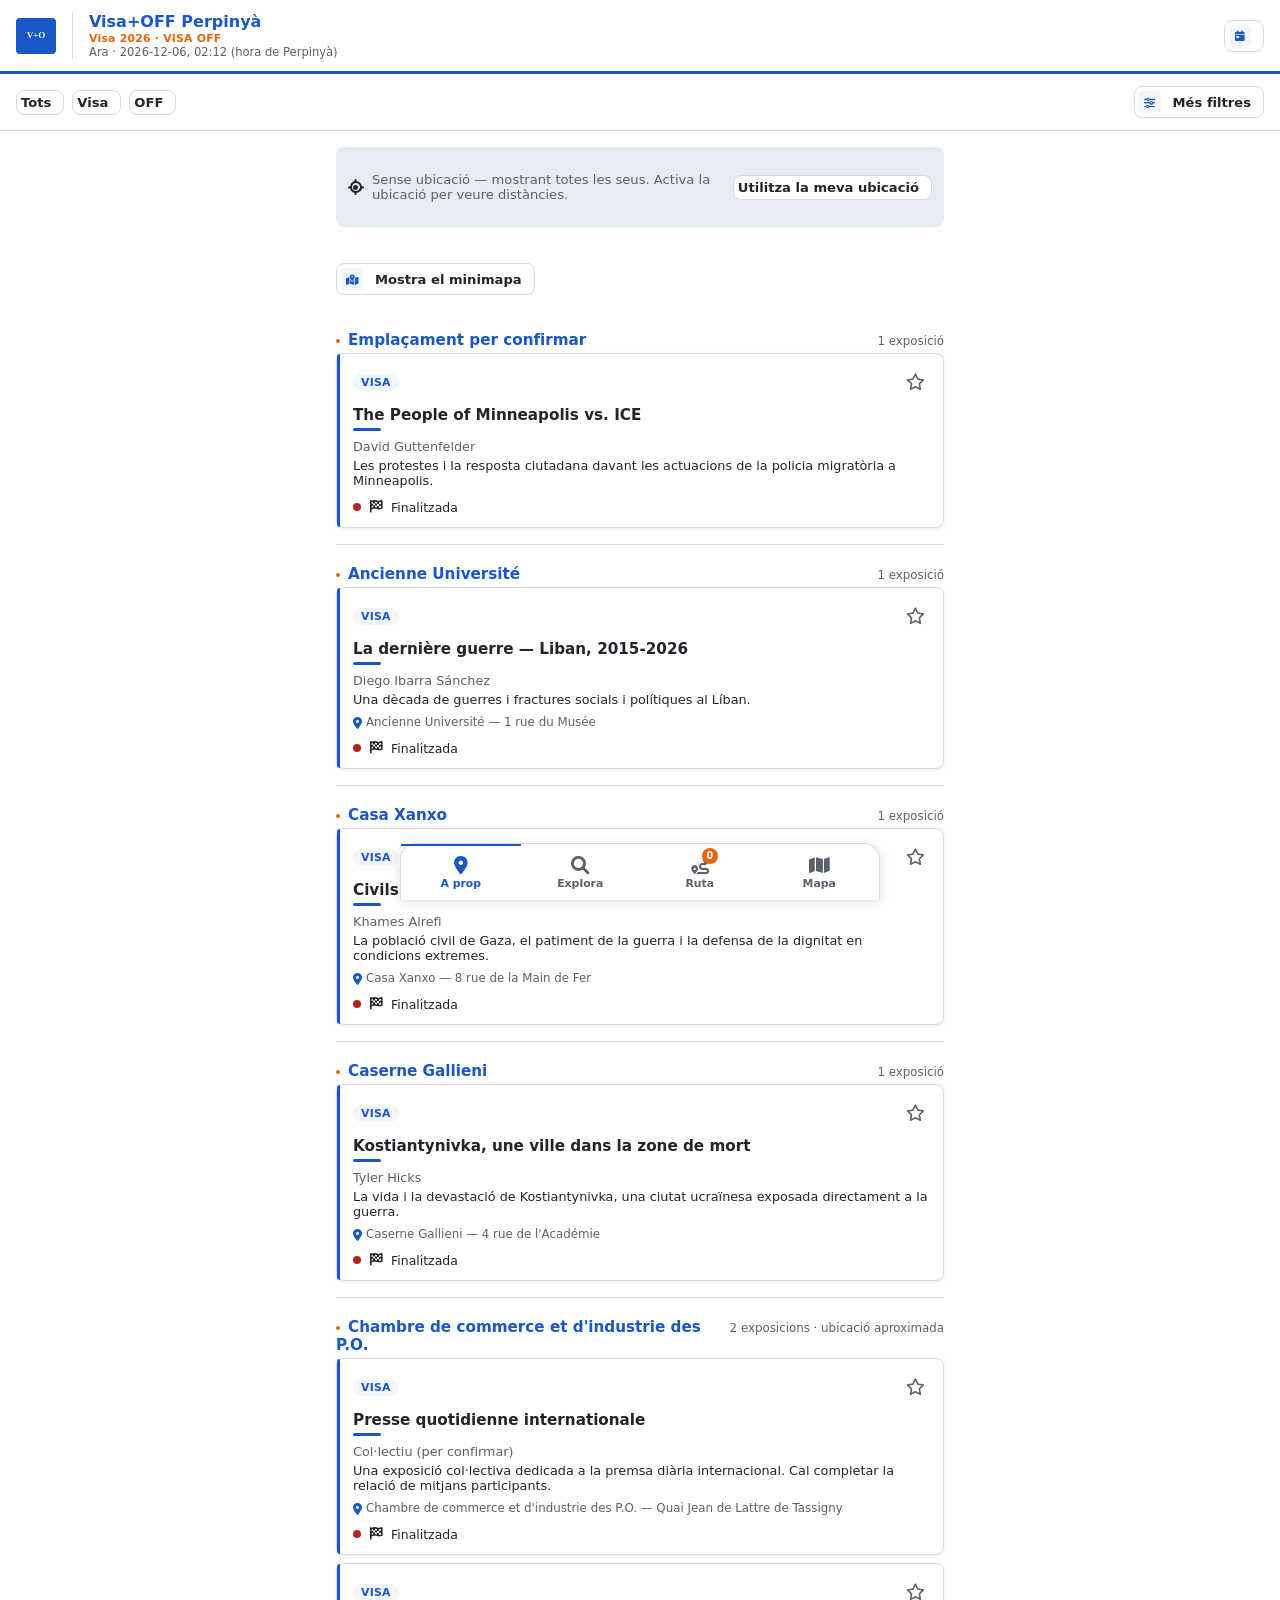
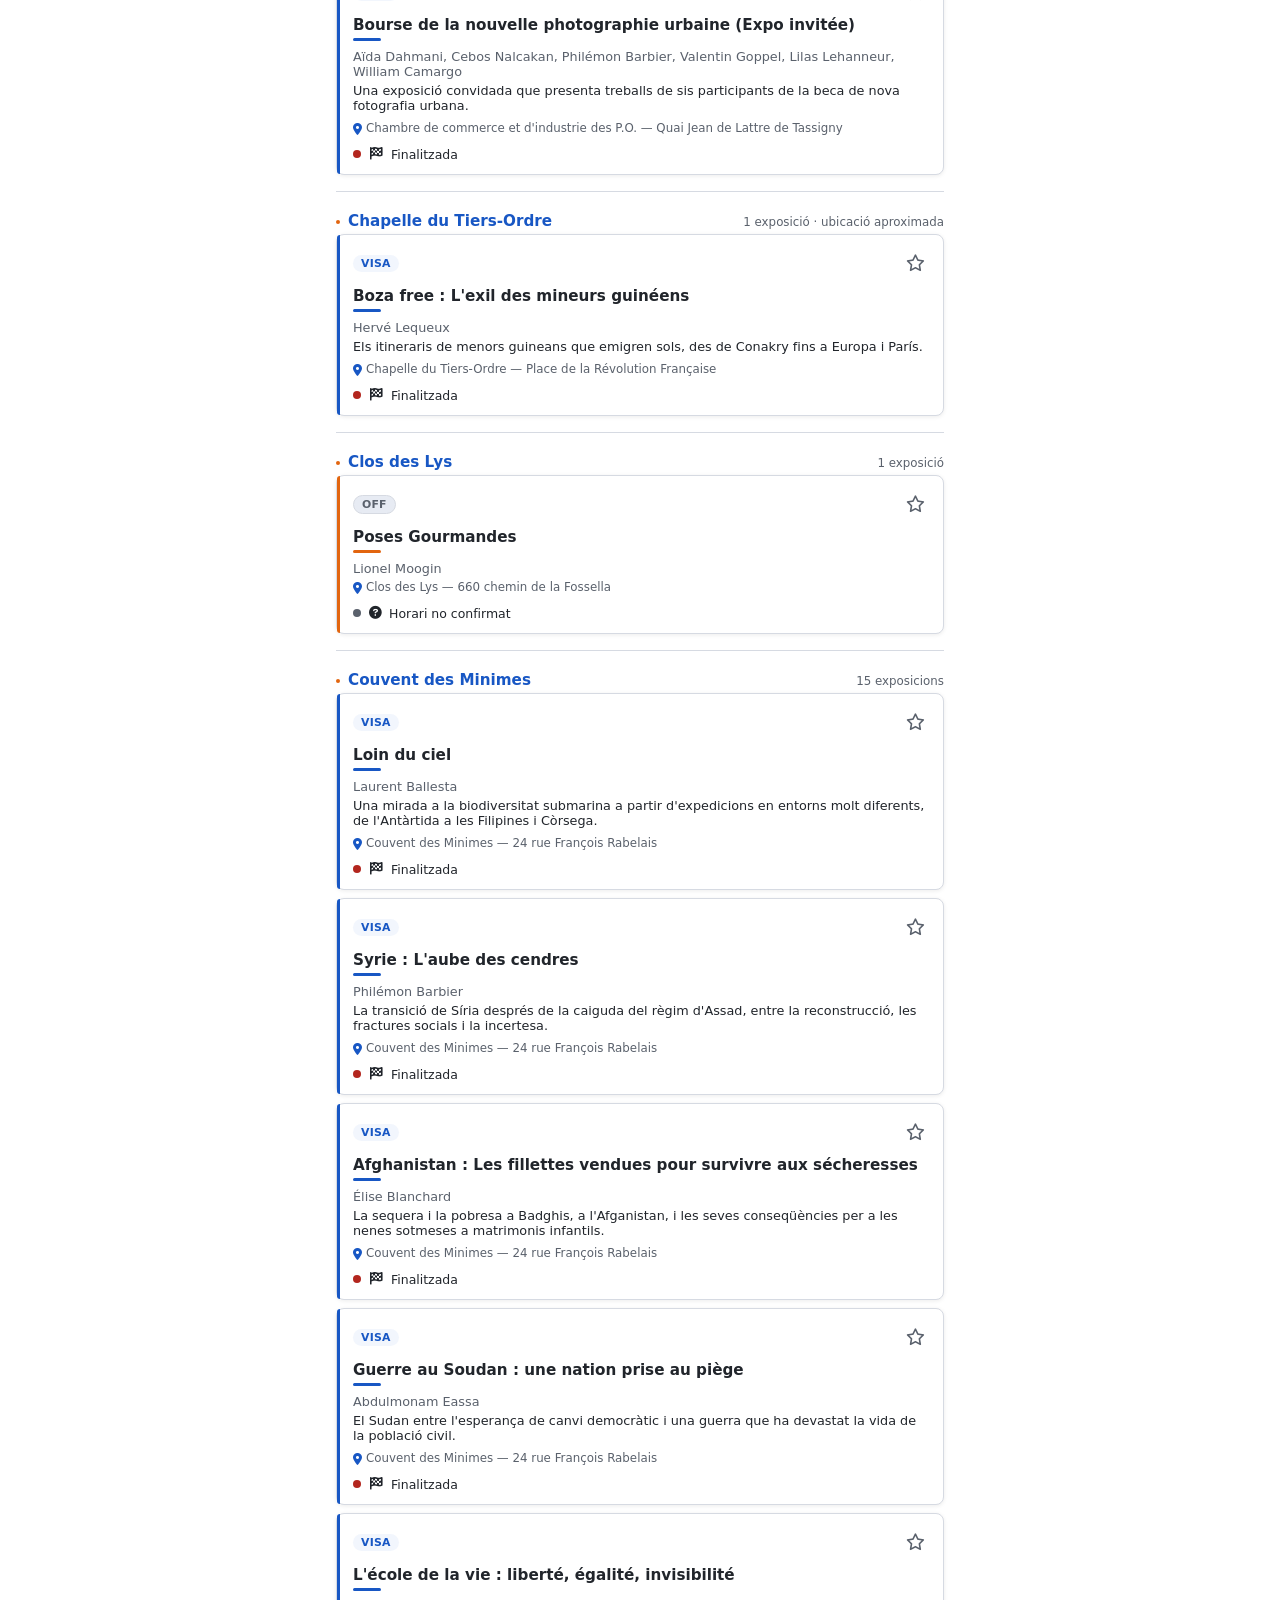
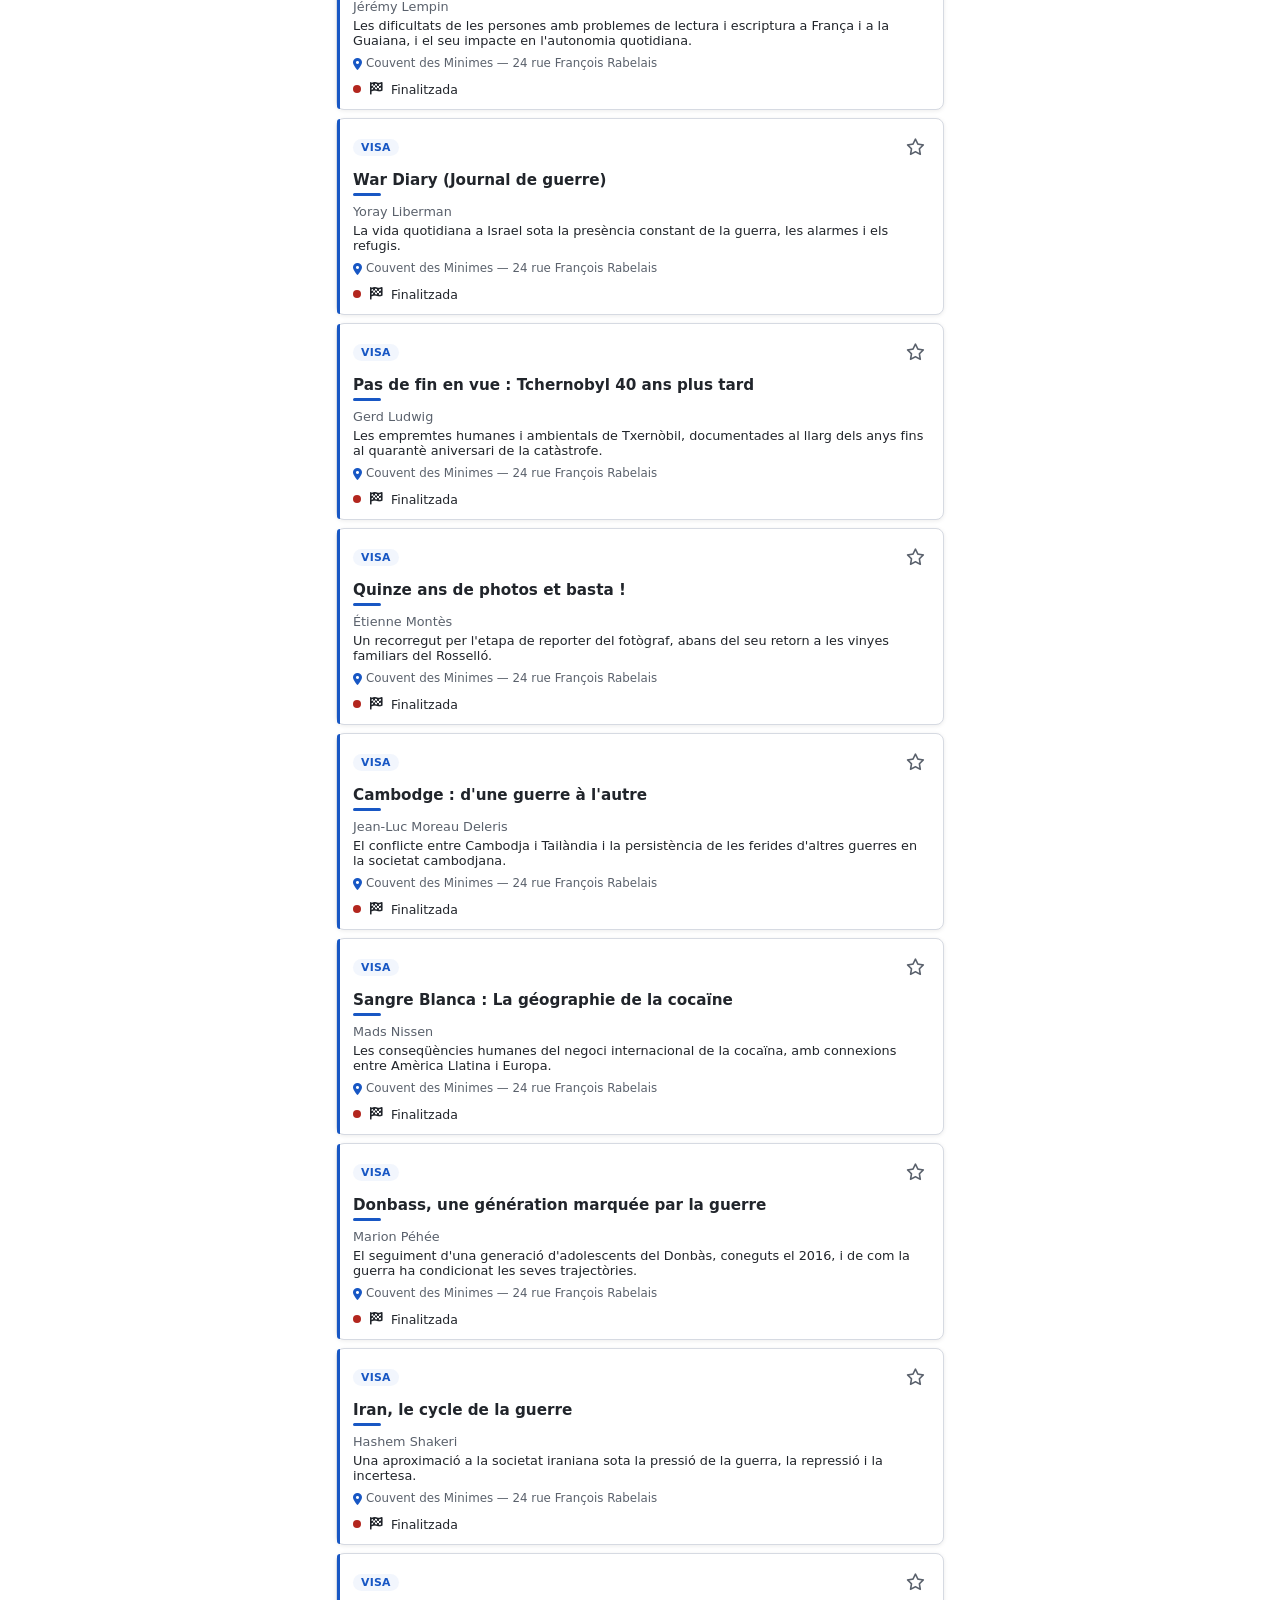
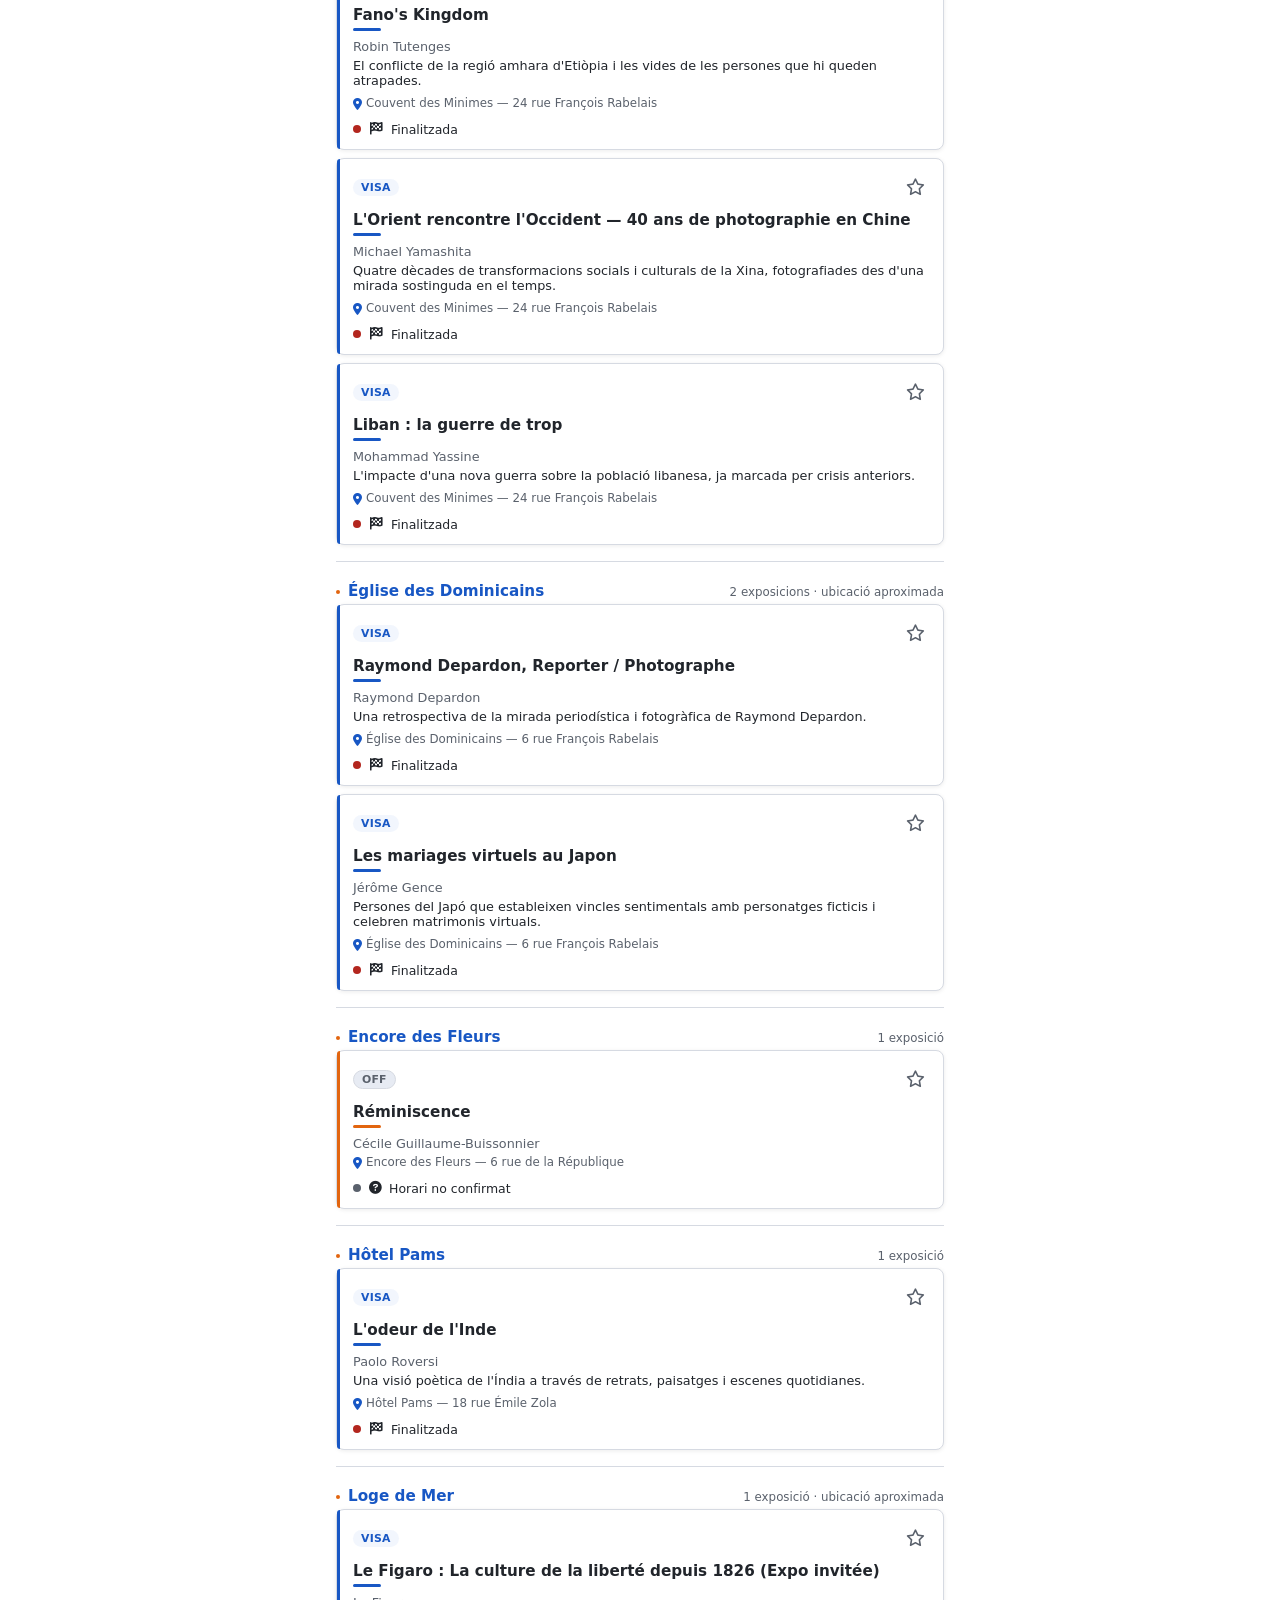
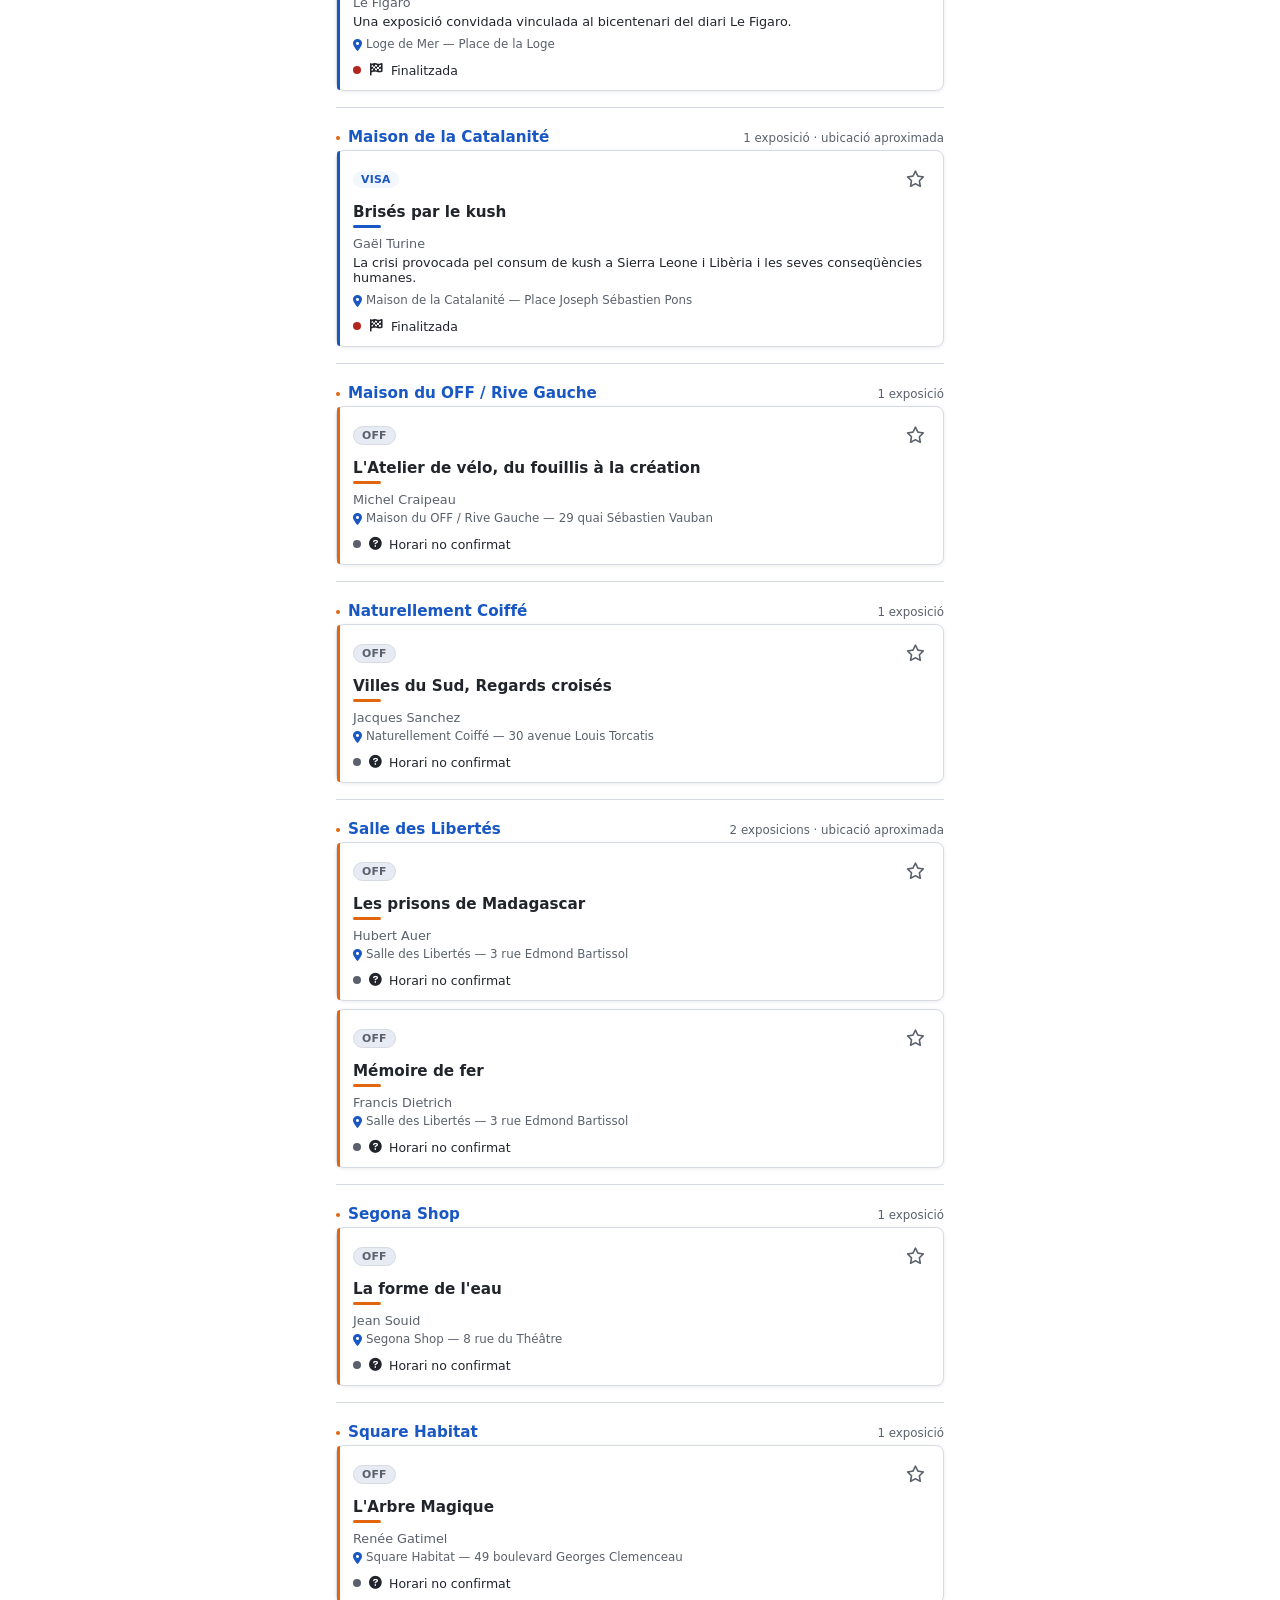
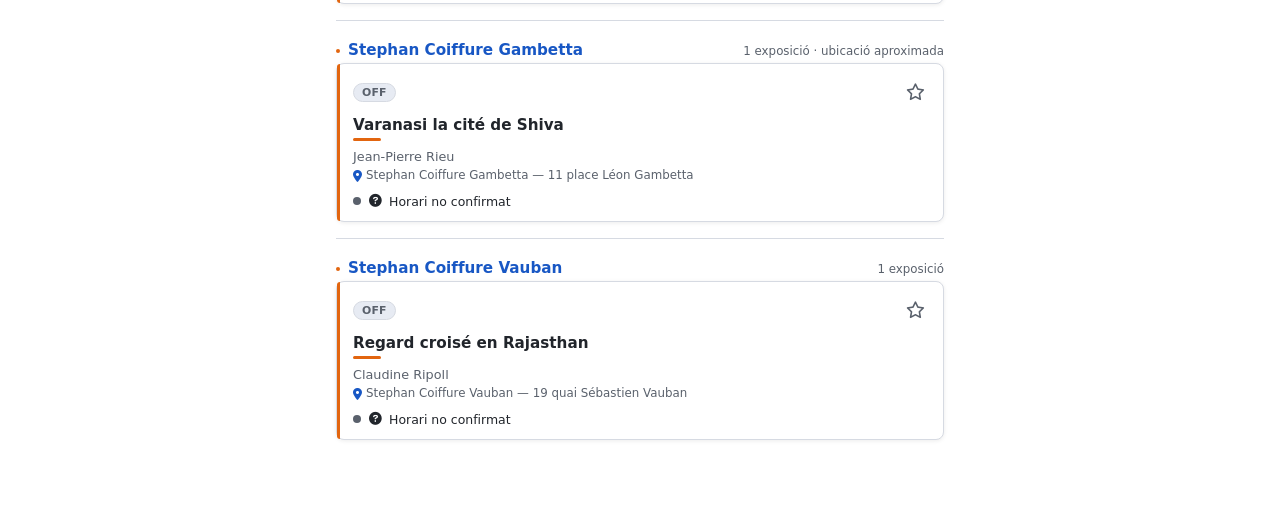
==== index.html @ 982e5dd5 "Primera versió: Visa+OFF Perpinyà (guia mòbil, productionReady: false) Guia mòbil independent (no of" ====
<!doctype html>
<html lang="ca" data-ds-skin="neutra">
<head>
  <meta charset="utf-8">
  <meta name="viewport" content="width=device-width, initial-scale=1, viewport-fit=cover">
  <title>A prop · Visa+OFF Perpinyà</title>
  <meta name="description" content="Guia independent (no oficial) de les exposicions de Visa pour l'Image i l'OFF a Perpinyà.">
  <link rel="manifest" href="manifest.json">
  <meta name="theme-color" content="#1857c4">
  <link rel="icon" href="assets/icons/icon.svg" type="image/svg+xml">
  <link rel="stylesheet" href="assets/fontawesome/css/all.min.css">
  <link rel="stylesheet" href="assets/css/tokens.css">
  <link rel="stylesheet" href="assets/css/skins/skin-neutra.css">
  <link rel="stylesheet" href="assets/css/base.css">
  <link rel="stylesheet" href="assets/css/layout.css">
  <link rel="stylesheet" href="assets/css/components/card.css">
  <link rel="stylesheet" href="assets/css/components/badge.css">
  <link rel="stylesheet" href="assets/css/components/status.css">
  <link rel="stylesheet" href="assets/css/components/button.css">
  <link rel="stylesheet" href="assets/css/components/empty.css">
  <link rel="stylesheet" href="assets/css/components/spinner.css">
  <link rel="stylesheet" href="assets/css/components/modal.css">
  <link rel="stylesheet" href="assets/css/components/tabbar.css">
  <link rel="stylesheet" href="assets/css/components/typography.css">
  <link rel="stylesheet" href="assets/css/app.css">
  <script src="assets/css/router.js"></script>
  <script src="assets/css/components/modal.js"></script>
  <script src="assets/css/components/tabbar.js"></script>
  <script src="js/config.js"></script>
</head>
<body>
  <a class="ds-skip-link" href="#main-content">Salta al contingut principal</a>

  <header class="voff-header-wrap">
    <div class="ds-site-header">
      <div class="ds-site-header__logo-wrap">
        <img class="ds-site-header__logo" src="assets/icons/icon.svg" alt="" aria-hidden="true">
      </div>
      <div class="ds-site-header__text">
        <p class="ds-site-header__title">Visa+OFF Perpinyà</p>
        <p class="ds-site-header__tagline">Visa 2026 &middot; VISA OFF</p>
        <p class="ds-site-header__subtitle" id="voff-header-date">—</p>
      </div>
      <button class="ds-button ds-button--sm ds-button--ghost voff-header__date-btn" id="btn-open-plan" type="button" aria-haspopup="dialog" aria-controls="dlg-plan">
        <i class="fa-solid fa-calendar-day" aria-hidden="true"></i>
        <span class="voff-sr-only">Mode Ara / Planificar</span>
      </button>
    </div>
    <div class="voff-filters" role="group" aria-label="Filtra per circuit">
      <button class="ds-button ds-button--sm" data-circuit-filter="tots" type="button">Tots</button>
      <button class="ds-button ds-button--sm ds-button--ghost" data-circuit-filter="VISA" type="button">Visa</button>
      <button class="ds-button ds-button--sm ds-button--ghost" data-circuit-filter="OFF" type="button">OFF</button>
      <button class="ds-button ds-button--sm ds-button--ghost voff-filters__more" id="btn-more-filters" type="button">
        <i class="fa-solid fa-sliders" aria-hidden="true"></i> Més filtres
      </button>
    </div>
  </header>

  <main id="main-content" class="ds-main" tabindex="-1">

    <div class="voff-geo-bar">
      <i class="fa-solid fa-location-crosshairs" aria-hidden="true"></i>
      <p class="voff-geo-bar__text" id="voff-geo-status">Sense ubicació — mostrant totes les seus. Activa la ubicació per veure distàncies.</p>
      <button class="ds-button ds-button--sm" id="btn-use-location" type="button">Utilitza la meva ubicació</button>
    </div>

    <details class="voff-minimap">
      <summary class="ds-button ds-button--sm ds-button--ghost" style="display:inline-flex; cursor:pointer;">
        <i class="fa-solid fa-map-location-dot" aria-hidden="true"></i> Mostra el minimapa
      </summary>
      <div class="voff-minimap__frame" id="voff-minimap-frame"></div>
    </details>

    <div id="voff-aprop-list" aria-live="polite">
      <p class="ds-text ds-text--sm ds-text--muted">Carregant el catàleg…</p>
    </div>

  </main>

  <nav class="ds-tabbar" aria-label="Navegació principal">
    <a class="ds-tabbar__item" data-tab="index" href="index.html"><i class="fa-solid fa-location-dot" aria-hidden="true"></i><span>A prop</span></a>
    <a class="ds-tabbar__item" data-tab="explora" href="explora.html"><i class="fa-solid fa-magnifying-glass" aria-hidden="true"></i><span>Explora</span></a>
    <a class="ds-tabbar__item" data-tab="ruta" href="ruta.html"><i class="fa-solid fa-route" aria-hidden="true"></i><span>Ruta<span class="ds-tabbar__badge" id="voff-route-badge" hidden>0</span></span></a>
    <a class="ds-tabbar__item" data-tab="mapa" href="mapa.html"><i class="fa-solid fa-map" aria-hidden="true"></i><span>Mapa</span></a>
  </nav>

  <dialog class="ds-modal ds-modal--sm" id="dlg-plan" aria-labelledby="dlg-plan-title">
    <div class="ds-modal__header">
      <p class="ds-modal__title" id="dlg-plan-title">Ara o planificar?</p>
      <button class="ds-icon-button" data-ds-modal-close aria-label="Tanca"><i class="fa-solid fa-xmark" aria-hidden="true"></i></button>
    </div>
    <div class="ds-modal__body">
      <div class="voff-plan-toggle" role="group" aria-label="Mode">
        <button class="ds-button ds-button--sm" id="btn-mode-ara" type="button">Ara</button>
        <button class="ds-button ds-button--sm ds-button--ghost" id="btn-mode-planificar" type="button">Planificar</button>
      </div>
      <div class="voff-plan-fields" id="voff-plan-fields" hidden>
        <div>
          <label class="ds-text ds-text--sm" for="voff-plan-date">Data</label>
          <input class="ds-input" type="date" id="voff-plan-date">
        </div>
        <div>
          <label class="ds-text ds-text--sm" for="voff-plan-time">Hora</label>
          <input class="ds-input" type="time" id="voff-plan-time">
        </div>
      </div>
      <p class="ds-text ds-text--sm ds-text--muted" style="margin-top:var(--ds-space-3);">Totes les hores són de Perpinyà (Europe/Paris), independentment del teu dispositiu.</p>
    </div>
  </dialog>

  <dialog class="ds-modal ds-modal--sm" id="dlg-more-filters" aria-labelledby="dlg-more-filters-title">
    <div class="ds-modal__header">
      <p class="ds-modal__title" id="dlg-more-filters-title">Més filtres</p>
      <button class="ds-icon-button" data-ds-modal-close aria-label="Tanca"><i class="fa-solid fa-xmark" aria-hidden="true"></i></button>
    </div>
    <div class="ds-modal__body">
      <label class="ds-text" style="display:flex; align-items:center; gap: var(--ds-space-2); margin-bottom: var(--ds-space-3);">
        <input type="checkbox" id="voff-filter-preferits"> Només preferits
      </label>
      <label class="ds-text" style="display:flex; align-items:center; gap: var(--ds-space-2);">
        <input type="checkbox" id="voff-filter-pendents"> Només pendents de visitar
      </label>
    </div>
  </dialog>

  <dialog class="ds-modal ds-modal--fit" id="dlg-fitxa" aria-labelledby="dlg-fitxa-title">
    <div class="ds-modal__header">
      <p class="ds-modal__title" id="dlg-fitxa-title">Fitxa d'exposició</p>
      <button class="ds-icon-button" data-ds-modal-close aria-label="Tanca"><i class="fa-solid fa-xmark" aria-hidden="true"></i></button>
    </div>
    <div class="ds-modal__body" id="dlg-fitxa-body"></div>
  </dialog>

  <script src="js/aprop.js"></script>
</body>
</html>
---- assets/css/tokens.css ----
/* ============================================================
   design-system / tokens.css
   Tokens estructurals compartits (espaiat, radi, ombra, tipografia
   de reserva, transició). NO conté color — el color el defineix
   cada skin (veure skins/), perquè és el que canvia d'identitat
   visual entre apps. Carregar SEMPRE abans d'una skin.
   ============================================================ */

:root {
  /* Escala d'espaiat — substitueix les mesures ad-hoc trobades a
     cada app (px/em barrejats a mapaActes, rem inconsistent a la
     resta). Un sol nom per pas, en rem. */
  --ds-space-1: 0.25rem;
  --ds-space-2: 0.5rem;
  --ds-space-3: 0.75rem;
  --ds-space-4: 1rem;
  --ds-space-5: 1.25rem;
  --ds-space-6: 1.5rem;
  --ds-space-8: 2rem;
  --ds-space-10: 2.5rem;
  --ds-space-12: 3rem;

  /* Escala de radi — basada en justificacioGeneralitat/www (la més
     completa trobada a l'inventari), amb --ds-radius-pill afegit
     per a badges en forma de píndola. */
  --ds-radius-sm: 4px;
  --ds-radius: 8px;
  --ds-radius-lg: 16px;
  --ds-radius-pill: 999px;

  /* Ombres */
  --ds-shadow-sm: 0 1px 4px rgba(0, 0, 0, 0.08);
  --ds-shadow: 0 2px 12px rgba(0, 0, 0, 0.12);
  --ds-shadow-lg: 0 8px 32px rgba(0, 0, 0, 0.16);

  /* Transicions */
  --ds-transition: 180ms ease;

  /* Duotone (Font Awesome Pro) — opacitat de la capa secundària. FA usa 0.4
     per defecte; 0.38 lliga una mica millor amb les capses d'icona. La skin
     fosca la puja (veure skins/skin-contrast.css). Única variable de runtime
     de FA que el design-system fixa; no afecta fa-solid/fa-regular. */
  --fa-secondary-opacity: 0.38;

  /* Tipografia — valor de reserva neutre; cada skin el pot
     sobreescriure (p. ex. skin-ajuntament usa 'Assistant'). */
  --ds-font: system-ui, -apple-system, BlinkMacSystemFont, 'Segoe UI', sans-serif;
  --ds-font-mono: ui-monospace, 'Cascadia Code', 'Consolas', 'SFMono-Regular', 'Menlo', monospace;

  /* Amplada màxima de contingut, per a l'esquelet de pàgina
     (layout.css) — mateix valor que fa servir s360_eix1_seu. */
  --ds-content-max-width: 860px;
}
---- assets/css/skins/skin-neutra.css ----
/* ============================================================
   design-system / skins / skin-neutra.css
   Skin per defecte per a eines personals (ControlDePresencia,
   _panell): blaus/grisos neutres, font de sistema, amb variant
   fosca (basat en el dark mode ja existent a _panell/style.css,
   l'única app amb aquesta implementació).

   Cada regla va sota :root[data-ds-skin="neutra"] perquè
   skin.js pugui alternar skins en calent sense recarregar la
   pàgina (només cal tenir totes les skins carregades i canviar
   l'atribut data-ds-skin de <html>).
   ============================================================ */

:root[data-ds-skin="neutra"] {
  --ds-font: system-ui, -apple-system, BlinkMacSystemFont, 'Segoe UI', sans-serif;

  --ds-color-bg: #eef0f4;
  --ds-color-surface: #ffffff;
  --ds-color-surface-alt: #e7ebf3;
  --ds-color-text: #21252b;
  --ds-color-muted: #5a616c;
  --ds-color-border: #d6dae2;

  --ds-color-primary: #1857c4;
  --ds-color-primary-dark: #0d2a5c;
  --ds-color-primary-light: #e3edfc;
  --ds-color-primary-xlight: #f2f6fd;
  --ds-color-ink-on-primary: #ffffff;

  --ds-color-accent: #e2650f;
  --ds-color-accent-bg: #fdeade;

  /* Verd triat perquè coincideix, de manera independent, amb
     _panell (--running) i amb justificacioGeneralitat/www
     (--c-success) — senyal fiable de "verd d'èxit" real. */
  --ds-color-success: #2e7d32;
  --ds-color-success-bg: #e8f5e9;

  --ds-color-warning: #b64f0a;
  --ds-color-warning-bg: #fdeade;

  /* ControlDePresencia feia servir el mateix to per warning i
     danger; aquí es diferencien amb un vermell real (com
     justificacioGeneralitat/www), disponible per si mai cal. */
  --ds-color-danger: #b3261e;
  --ds-color-danger-bg: #fbe9e7;

  --ds-focus-ring: 0 0 0 3px rgba(24, 87, 196, 0.35);
}

@media (prefers-color-scheme: dark) {
  :root[data-ds-skin="neutra"] {
    --ds-color-bg: #16181d;
    --ds-color-surface: #1f2228;
    --ds-color-surface-alt: #262a31;
    --ds-color-text: #eeeeee;
    --ds-color-muted: #999999;
    --ds-color-border: #333333;

    --ds-color-primary-light: #1c2c47;
    --ds-color-primary-xlight: #182335;

    --ds-color-success-bg: #16281a;
    --ds-color-warning-bg: #33220f;
    --ds-color-danger-bg: #331615;

    --ds-focus-ring: 0 0 0 3px rgba(93, 149, 231, 0.45);
  }
}
---- assets/css/base.css ----
/* ============================================================
   design-system / base.css
   Reset mínim + estils d'element natiu. Depèn de tokens.css i
   d'una skin ja carregada (usa variables --ds-color-*).
   ============================================================ */

* {
  box-sizing: border-box;
}

html {
  background: var(--ds-color-bg);
}

body {
  margin: 0;
  font-family: var(--ds-font);
  color: var(--ds-color-text);
  background: var(--ds-color-bg);
  min-height: 100vh;
  display: flex;
  flex-direction: column;
}

a {
  color: inherit;
}

/* Codi. `pre` i `code` en monoespai; un `<code>` inline «pelat» (fora
   d'un `<pre>`) ja queda com una etiqueta amb fons subtil — mateix
   aspecte que .ds-code (components/typography.css). Els blocs multilínia
   fan servir .ds-code-block (components/code.css). */
code,
kbd,
samp,
pre {
  font-family: var(--ds-font-mono);
}

:not(pre) > code {
  font-size: 0.86em;
  padding: 0.12em 0.4em;
  border-radius: var(--ds-radius-sm);
  /* Relatiu al color del text del context: chip gris sobre fons clar,
     chip translúcid clar sobre fons de color (peu, .ds-panel--solid…). */
  background: color-mix(in srgb, currentColor 8%, transparent);
  border: 1px solid color-mix(in srgb, currentColor 18%, transparent);
}

button,
select,
input,
textarea {
  font: inherit;
}

button,
select,
input {
  border-radius: var(--ds-radius-sm);
}

button:focus-visible,
select:focus-visible,
input:focus-visible,
a:focus-visible,
summary:focus-visible {
  outline: none;
  box-shadow: var(--ds-focus-ring);
}

/* Enllaç "Salta al contingut" — patró ja present a
   ControlDePresencia (main.css), generalitzat aquí. */
.ds-skip-link {
  position: absolute;
  left: -9999px;
  top: var(--ds-space-4);
  z-index: 1000;
  background: var(--ds-color-primary);
  color: var(--ds-color-ink-on-primary);
  padding: var(--ds-space-3) var(--ds-space-4);
  border-radius: var(--ds-radius-sm);
}

.ds-skip-link:focus {
  left: var(--ds-space-4);
}
---- assets/css/layout.css ----
/* ============================================================
   design-system / layout.css
   Esquelet de pàgina — modelat sobre s360_eix1_seu/index.html
   (secció 9.1 de l'anàlisi): barra utilitària, capçalera amb
   logotip, breadcrumb, títol de pàgina, contenidor principal i
   peu. No conté components solts (targetes, botons...) — això
   viu a components/.
   ============================================================ */

/* ── Barra utilitària superior ─────────────────────────────── */
.ds-topbar {
  background: var(--ds-color-primary-light);
  font-size: 0.82rem;
  padding: var(--ds-space-2) var(--ds-space-6);
  display: flex;
  justify-content: flex-end;
  gap: var(--ds-space-6);
}

.ds-topbar a {
  color: var(--ds-color-primary-dark);
  text-decoration: none;
  font-weight: 600;
}

.ds-topbar a:hover {
  text-decoration: underline;
}

/* Contingut estàndard de la topbar, farcit per `topbar.js` (selector
   de skin + avatar + botó de sortir). Marcatge: un únic
   <div class="ds-topbar" data-ds-topbar ...></div>. */
.ds-topbar__skin-switcher {
  display: inline-flex;
  gap: var(--ds-space-2);
}

.ds-topbar__skin-btn {
  background: transparent;
  border: 1px solid transparent;
  color: var(--ds-color-primary-dark);
  font: inherit;
  font-weight: 600;
  font-size: 0.82rem;
  padding: var(--ds-space-1) var(--ds-space-2);
  border-radius: var(--ds-radius-sm);
  cursor: pointer;
}

.ds-topbar__skin-btn:hover {
  text-decoration: underline;
}

.ds-topbar__skin-btn.is-active {
  background: var(--ds-color-primary);
  color: var(--ds-color-ink-on-primary);
  text-decoration: none;
}

.ds-topbar__user {
  display: inline-flex;
  align-items: center;
  gap: var(--ds-space-2);
}

/* Botó de sortir: més petit que .ds-icon-button per defecte, perquè
   faci joc amb l'avatar --sm (28px) del seu costat. */
.ds-topbar__logout {
  width: 28px;
  height: 28px;
  font-size: 0.75rem;
}

/* ── Capçalera del lloc ────────────────────────────────────── */
.ds-site-header {
  background: var(--ds-color-surface);
  border-bottom: 3px solid var(--ds-color-primary);
  padding: var(--ds-space-4) var(--ds-space-6);
  display: flex;
  align-items: center;
  gap: var(--ds-space-4);
}

.ds-site-header__logo-wrap {
  display: inline-flex;
  align-items: center;
  justify-content: center;
  background: var(--ds-color-primary);
  border-radius: var(--ds-radius-sm);
  padding: var(--ds-space-2) var(--ds-space-3);
  min-width: 50px;
  min-height: 42px;
  flex-shrink: 0;
}

.ds-site-header__logo {
  height: 26px;
  width: auto;
  display: block;
}

.ds-site-header__text {
  border-left: 1px solid var(--ds-color-border);
  padding-left: var(--ds-space-4);
}

.ds-site-header__title {
  margin: 0;
  font-size: 1rem;
  font-weight: 700;
  color: var(--ds-color-primary);
  line-height: 1.2;
}

.ds-site-header__subtitle {
  margin: 0;
  font-size: 0.8rem;
  color: var(--ds-color-muted);
  font-weight: 300;
}

/* ── Breadcrumb ────────────────────────────────────────────── */
.ds-breadcrumb {
  background: var(--ds-color-surface);
  padding: var(--ds-space-2) var(--ds-space-6);
  font-size: 0.8rem;
  color: var(--ds-color-muted);
  border-bottom: 1px solid var(--ds-color-border);
}

.ds-breadcrumb a {
  color: var(--ds-color-primary);
  text-decoration: none;
}

.ds-breadcrumb a:hover {
  text-decoration: underline;
}

.ds-breadcrumb__sep {
  margin: 0 var(--ds-space-2);
}

/* ── Contenidor principal ──────────────────────────────────── */
.ds-main {
  flex: 1;
  max-width: var(--ds-content-max-width);
  width: 100%;
  margin: var(--ds-space-8) auto;
  padding: 0 var(--ds-space-4);
  display: flex;
  flex-direction: column;
  gap: var(--ds-space-6);
}

/* Variant d'amplada completa: el contingut ocupa tot l'ample del
   viewport amb marges laterals fixos, en lloc de quedar centrat en una
   columna de --ds-content-max-width. Per a pàgines amb taules amples,
   editors costat a costat, dashboards, etc. (patró usat abans per
   estilguia amb un override cru; ara és aquest modificador). */
.ds-main--wide {
  max-width: none;
  margin-top: var(--ds-space-3);
  margin-bottom: var(--ds-space-8);
  padding-left: var(--ds-space-12);
  padding-right: var(--ds-space-12);
}

/* Si una pàgina --wide porta barra lateral (.ds-layout), la barra queda
   gairebé enganxada a la vora esquerra del viewport. */
.ds-main--wide:has(> .ds-layout) {
  padding-left: var(--ds-space-2);
}

@media (max-width: 720px) {
  .ds-main--wide {
    padding-left: var(--ds-space-4);
    padding-right: var(--ds-space-4);
  }
}

/* Shell pla «a sang» — shell PER DEFECTE de les apps d'eina / dashboard / editor (README §
   "Shell pla per a apps d'eina"): el contingut omple tot l'ample sota el chrome, sense marge ni
   padding, sense targetes; les zones (barres laterals + àrea central) s'enganxen entre elles i
   al menú de dalt, separades només per un traç vertical fi que va SEMPRE de dalt (chrome) fins a
   baix. El .ds-main centrat (o --wide) queda per a pàgines de lectura / formularis / graella de
   targetes.

   DUES MODALITATS, segons si la pàgina porta <footer class="ds-footer"> a continuació:
   · SENSE peu (app d'eina "pura", p. ex. un editor): el <body> es fixa a l'alçada del viewport
     i cada zona fa scroll INTERN — el traç no s'escurça mai perquè el shell no s'allarga.
   · AMB peu: scroll de pàgina normal, el peu queda a sota; el `flex: 1` de .ds-main--flush +
     .ds-zones estira les columnes de sota el chrome fins al peu encara que el contingut sigui
     curt (les barres laterals van «a sang» amb el chrome i el peu). El traç arriba igualment
     de dalt a baix perquè les columnes estan estirades (align-items: stretch).

   Selector `.ds-main.ds-main--flush` (doble classe, a diferència de `.ds-main--wide`) a
   propòsit: hi ha apps que sobreescriuen `.ds-main` sencer al seu `app.css` (p. ex. `estilguia`),
   i un modificador d'una sola classe hi perdria per ordre de font. */
.ds-main.ds-main--flush {
  max-width: none;
  margin: 0;
  padding: 0;
  gap: 0;
  background: var(--ds-color-surface);
  /* `flex: 1` (heretat de .ds-main): quan el contingut és curt, el <main> omple tot l'espai de
     sota el chrome fins al peu — les barres laterals van «a sang» amb el chrome i el peu. Quan
     el contingut és llarg, creix i el peu baixa. */
}

/* Graella de zones dins .ds-main--flush. Per defecte, tantes columnes iguals com zones; una app
   fixa amplades pròpies posant `--ds-zones-columns` (inline o en una classe pròpia), p. ex.
   `--ds-zones-columns: 320px minmax(0, 1fr) 320px` per a dos rails laterals fixos.
   `align-items: stretch` estira totes les columnes a la mateixa alçada → el traç separador
   arriba SEMPRE de dalt (chrome) fins a baix (peu). */
.ds-zones {
  display: grid;
  flex: 1;
  gap: 0;
  align-items: stretch;
  grid-auto-flow: column;
  grid-auto-columns: minmax(0, 1fr);
  grid-template-columns: var(--ds-zones-columns, none);
}

/* Cada columna del shell pla. El traç separador va SOBRE .ds-zone (el contenidor de la columna),
   mai sobre un bloc intern — així la línia és contínua encara que la zona apili sub-seccions
   (p. ex. una barra d'eines sobre un canvas). Cap fons ni vora de targeta. */
.ds-zone {
  min-width: 0;
  padding: var(--ds-space-6);
}

/* Zona de contingut amb ritme vertical automàtic entre els seus blocs
   directes (títol, paràgrafs, seccions, graelles…) — perquè una pàgina
   de lectura dins el shell pla no quedi enganxada sense haver
   d'embolcallar-ho tot en .stack. Opt-in perquè les zones que
   gestionen el propi layout (flex/grid amb gap, com les barres d'eines
   d'un editor) no s'hi vegin afectades. */
.ds-zone--flow > * + * {
  margin-top: var(--ds-space-5);
}

.ds-zone--flow > :is(h1, h2, h3, .ds-heading, .ds-page-title) + * {
  margin-top: var(--ds-space-3);
}

/* Zona que conté una llista de navegació «a sang» (.ds-toc / .ds-sidebar__list): sense padding,
   així les vores i el hover de cada fila arriben d'extrem a extrem de la columna. Els blocs que
   no són llista (un títol, un peu) es paddegen ells mateixos. */
.ds-zone--nav {
  padding: 0;
}

.ds-zone + .ds-zone {
  border-left: 1px solid var(--ds-color-border);
}

/* ── Zones redimensionables (opt-in: zones-resize.js) ──────────
   Amb data-ds-zones-resizable, `zones-resize.js` insereix un tirador
   .ds-zones__resize-handle sobre cada traç que separa una columna px
   d'una de flexible. El traç el dibuixa el ::before del tirador (no
   el border de .ds-zone, que s'amaga) perquè s'il·lumini en fer
   hover / arrossegar. */
.ds-zones[data-ds-zones-resizable] {
  position: relative;
}

.ds-zones[data-ds-zones-resizable] > .ds-zone + .ds-zone {
  border-left-color: transparent;
}

.ds-zones__resize-handle {
  position: absolute;
  top: 0;
  bottom: 0;
  width: 11px;
  margin-left: -5px;
  padding: 0;
  border: 0;
  background: transparent;
  cursor: col-resize;
  z-index: 5;
  touch-action: none;
}

.ds-zones__resize-handle::before {
  content: '';
  position: absolute;
  top: 0;
  bottom: 0;
  left: 5px;
  width: 1px;
  background: var(--ds-color-border);
  transition: background var(--ds-transition), width var(--ds-transition), left var(--ds-transition);
}

.ds-zones__resize-handle:hover::before,
.ds-zones__resize-handle:focus-visible::before,
.ds-zones__resize-handle.is-dragging::before {
  background: var(--ds-color-primary);
  width: 3px;
  left: 4px;
}

.ds-zones__resize-handle:focus-visible {
  outline: none;
}

/* Botó rodó per plegar / desplegar el primer rail. Se situa sobre el
   traç, a prop de dalt; quan el rail està plegat, es queda enganxat a
   la vora esquerra. */
.ds-zones__toggle {
  position: absolute;
  top: var(--ds-space-4);
  transform: translateX(-50%);
  z-index: 6;
  width: 24px;
  height: 24px;
  display: inline-flex;
  align-items: center;
  justify-content: center;
  padding: 0;
  border: 1px solid var(--ds-color-border);
  border-radius: 50%;
  background: var(--ds-color-surface);
  color: var(--ds-color-muted);
  font-size: 10px;
  cursor: pointer;
  transition: color var(--ds-transition), border-color var(--ds-transition), left var(--ds-transition);
}

.ds-zones__toggle:hover,
.ds-zones__toggle:focus-visible {
  color: var(--ds-color-primary);
  border-color: var(--ds-color-primary);
  outline: none;
}

.ds-zone.is-collapsed {
  padding: 0;
  overflow: hidden;
}

/* Amb un rail plegat, el traç torna a ser visible entre la vora i el
   contingut (ja no hi ha tirador que el dibuixi), i la zona de
   contingut es desplaça cap a dins perquè el botó rodó (enganxat a la
   vora) no li trepitgi el títol. Primer rail plegat → la zona SEGÜENT;
   rail dret plegat → la zona ANTERIOR (`:has(+ .is-collapsed)`). */
.ds-zones[data-ds-zones-resizable] > .ds-zone.is-collapsed + .ds-zone {
  border-left-color: var(--ds-color-border);
  padding-left: var(--ds-space-10);
}
.ds-zones[data-ds-zones-resizable] > .ds-zone:has(+ .ds-zone.is-collapsed) {
  padding-right: var(--ds-space-10);
}

@media (max-width: 960px) {
  .ds-zones__resize-handle,
  .ds-zones__toggle {
    display: none;
  }

  /* Sota 960px les zones s'apilen: el "plegat" no té sentit, es mostra. */
  .ds-zone.is-collapsed {
    padding: var(--ds-space-6);
    overflow: visible;
  }

  .ds-zones[data-ds-zones-resizable] > .ds-zone.is-collapsed + .ds-zone {
    padding-left: var(--ds-space-6);
  }
}

/* Shell pla SENSE <footer class="ds-footer"> (app d'eina "pura", p. ex. un editor a pantalla
   completa): el <body> es fixa a l'alçada del viewport i cada zona fa scroll INTERN, en lloc que
   una zona alta allargui la pàgina. Amb peu (cas per defecte de les plantilles) aquest bloc no
   s'aplica: la pàgina fa scroll normal i el peu queda a sota. Requereix que .ds-main--flush sigui
   fill directe del <body>. Mateix ús de :has() que .ds-main--wide:has(> .ds-layout). */
body:has(> .ds-main.ds-main--flush):not(:has(> .ds-footer)) {
  height: 100vh;
  overflow: hidden;
}

body:has(> .ds-main.ds-main--flush):not(:has(> .ds-footer)) > .ds-main.ds-main--flush,
body:has(> .ds-main.ds-main--flush):not(:has(> .ds-footer)) .ds-zones {
  min-height: 0;
}

/* Sense peu, la fila del grid de zones ha de ser EXACTAMENT l'alçada del contenidor (no `auto`,
   que creixeria amb el contingut de la columna més alta i deixaria les zones sense alçada
   acotada). Així `.ds-zone { overflow-y: auto }` — i qualsevol cadena flex interna d'una zona
   (p. ex. un `.ds-accordion` amb una secció que ha d'omplir i fer scroll) — funciona. */
body:has(> .ds-main.ds-main--flush):not(:has(> .ds-footer)) .ds-zones {
  grid-auto-rows: minmax(0, 1fr);
}

body:has(> .ds-main.ds-main--flush):not(:has(> .ds-footer)) .ds-zone {
  min-height: 0;
  overflow-y: auto;
}

@media (max-width: 960px) {
  body:has(> .ds-main.ds-main--flush):not(:has(> .ds-footer)) {
    height: auto;
    overflow: visible;
  }

  body:has(> .ds-main.ds-main--flush):not(:has(> .ds-footer)) .ds-zone {
    overflow-y: visible;
  }

  .ds-zones {
    grid-auto-flow: row;
    grid-template-columns: 1fr;
    /* Files a l'alçada del seu contingut, no estirades per omplir el shell
       (evita espai buit sota una zona curta quan s'apilen). */
    align-content: start;
  }

  .ds-zone + .ds-zone {
    border-left: none;
    border-top: 1px solid var(--ds-color-border);
  }
}

/* ── Títol de pàgina ───────────────────────────────────────── */
.ds-page-title {
  margin: 0;
  font-size: 1.35rem;
  font-weight: 700;
  color: var(--ds-color-primary);
  padding-bottom: var(--ds-space-2);
  border-bottom: 2px solid var(--ds-color-primary-light);
}

/* Variant "hero": el títol d'una capçalera centrada i destacada
   (p. ex. la primera pantalla d'una home-page), sense la vora
   inferior de separació (ja no hi ha contingut de pàgina a sota
   immediatament) i una mica més gran. Combina amb
   .ds-page-subtitle--hero. */
.ds-page-title--hero {
  font-size: 2.1rem;
  border-bottom: none;
  margin-top: var(--ds-space-3);
}

.ds-page-subtitle--hero {
  font-size: 1rem;
}

.ds-page-subtitle {
  margin: var(--ds-space-1) 0 0;
  font-size: 0.9rem;
  color: var(--ds-color-muted);
  font-weight: 300;
}

/* El subtítol forma part del bloc del títol: separació fixa de
   var(--ds-space-2) sigui quin sigui el context (dins .ds-main centrat,
   dins una .ds-zone del shell pla, dins una .ds-card…). */
.ds-page-title + .ds-page-subtitle {
  margin-top: var(--ds-space-2);
}

/* Dins de .ds-main (flex amb gap: var(--ds-space-6)) cal cancel·lar
   aquest gap perquè el resultat sigui el mateix var(--ds-space-2). */
.ds-main > .ds-page-title + .ds-page-subtitle {
  margin-top: calc(var(--ds-space-2) - var(--ds-space-6));
}

/* ── Peu institucional ─────────────────────────────────────── */
.ds-footer {
  background: var(--ds-color-primary);
  color: rgba(255, 255, 255, 0.85);
  padding: var(--ds-space-5) var(--ds-space-6);
  font-size: 0.78rem;
  font-weight: 300;
  text-align: center;
}

.ds-footer a {
  color: rgba(255, 255, 255, 0.9);
}

.ds-footer strong {
  color: #ffffff;
  font-weight: 700;
}

/* ── Transicions de navegació ────────────────────────────────
   `router.js` (opcional) canvia de pàgina sense recàrrega dins
   document.startViewTransition(); quan cau a la navegació completa
   (pla B, o sense router.js), aquesta regla fa el mateix crossfade
   entre documents (View Transitions MPA). El chrome porta
   view-transition-name propi perquè es mantingui fix (no fa fade); només
   #main-content fa la transició. Els navegadors sense View Transitions
   ignoren tot això i fan navegació normal. */
@view-transition {
  navigation: auto;
}

.ds-topbar { view-transition-name: ds-vt-topbar; }
.ds-site-header { view-transition-name: ds-vt-site-header; }
.ds-nav { view-transition-name: ds-vt-nav; }
.ds-breadcrumb { view-transition-name: ds-vt-breadcrumb; }
.ds-footer { view-transition-name: ds-vt-footer; }
#main-content { view-transition-name: ds-vt-main; }

@media (prefers-reduced-motion: reduce) {
  ::view-transition-group(*),
  ::view-transition-old(*),
  ::view-transition-new(*) {
    animation-duration: 1ms !important;
  }
}

/* ── Layout amb barra(es) lateral(s) — opcional ───────────────
   NO forma part de l'esquelet obligatori de pàgina: és un patró
   addicional que una pàgina activa només quan ho necessita (p. ex.
   un catàleg amb navegació i configuració persistents als costats
   del contingut principal). S'usa dins de .ds-main. */
.ds-layout {
  display: grid;
  grid-template-columns: minmax(200px, 260px) minmax(0, 1fr);
  gap: var(--ds-space-6);
  align-items: start;
}

.ds-layout--both-sides {
  grid-template-columns: minmax(200px, 260px) minmax(0, 1fr) minmax(180px, 220px);
}

/* Barra lateral a la dreta en lloc de l'esquerra — mateixes columnes
   que .ds-layout però invertides. No cal canviar l'ordre dels fills a
   l'HTML: `order` s'encarrega de la posició visual. */
.ds-layout--sidebar-right {
  grid-template-columns: minmax(0, 1fr) minmax(200px, 260px);
}

.ds-layout--sidebar-right > .ds-layout__aside {
  order: 2;
}

.ds-layout__aside {
  position: sticky;
  top: var(--ds-space-4);
  display: flex;
  flex-direction: column;
  gap: var(--ds-space-3);
}

@media (max-width: 860px) {
  .ds-layout,
  .ds-layout--both-sides {
    grid-template-columns: 1fr;
  }

  .ds-layout__aside {
    position: static;
  }
}

/* ── Menú de navegació principal — opcional ────────────────────
   Barra amb elements icona+text, típicament sota .ds-breadcrumb (o
   sota .ds-site-header si la pàgina no té breadcrumb). No forma part
   de l'esquelet obligatori. Funciona amb <a> o <button> indistintament
   — .ds-nav__link és una classe, no depèn de l'element. L'estat actiu
   és la classe .is-active (afegida per JS) o l'atribut nadiu
   [aria-current="page"] si l'app ja el fa servir per a un altre motiu. */
.ds-nav {
  display: flex;
  width: 100%;
  background: var(--ds-color-surface);
  border-bottom: 1px solid var(--ds-color-border);
}

.ds-nav__link {
  display: inline-flex;
  align-items: center;
  gap: var(--ds-space-2);
  padding: var(--ds-space-3) var(--ds-space-4);
  margin-bottom: -1px;
  background: none;
  border: none;
  border-bottom: 2px solid transparent;
  color: var(--ds-color-muted);
  text-decoration: none;
  font: inherit;
  font-weight: 600;
  font-size: 0.88rem;
  cursor: pointer;
  transition: color var(--ds-transition), border-color var(--ds-transition);
}

.ds-nav__link:hover {
  color: var(--ds-color-primary);
}

.ds-nav__link.is-active,
.ds-nav__link[aria-current="page"] {
  color: var(--ds-color-primary);
  border-bottom-color: var(--ds-color-primary);
}

/* ── Barra lateral de navegació — opcional ────────────────────
   Modelat originalment sobre el sidebar ad-hoc de `panell` (avui
   migrat a aquesta mateixa classe, `public/index.html`): contenidor
   amb fons ple i vora dreta (a diferència de .ds-layout__aside, que
   és transparent i pensat per a contingut lliure com un configurador).
   Pot usar-se sol o dins .ds-layout__aside quan es vol aquest aspecte
   concret (vegeu `panell` i `SeguimentDeFeines` per a exemples reals
   combinant totes dues classes al mateix element). */
.ds-sidebar {
  background: var(--ds-color-surface);
  border-right: 1px solid var(--ds-color-border);
  padding: var(--ds-space-6) var(--ds-space-4);
}

.ds-sidebar__section {
  margin-bottom: var(--ds-space-5);
}

.ds-sidebar__section-title {
  display: block;
  font-size: 0.68rem;
  text-transform: uppercase;
  letter-spacing: 0.05em;
  color: var(--ds-color-muted);
  padding: 0 var(--ds-space-3);
  margin-bottom: var(--ds-space-2);
}

/* Variant per a una secció que aparella un títol amb un paràgraf
   descriptiu a sota (en lloc d'etiquetar una llista, com fa
   .ds-sidebar__section-title) — p. ex. una barra lateral que explica
   què conté cada categoria. El títol ha de destacar clarament per
   damunt del text: mida i pes més alts, color ple (no mig-to com
   .ds-sidebar__section-title, que és una etiqueta discreta). Fet
   servir per primer cop a `panell` (barres de "Taules mestres" i
   "Diagnòstic", 2026-08-26). */
.ds-sidebar__section-heading {
  display: block;
  margin: 0 0 var(--ds-space-1);
  padding: 0 var(--ds-space-3);
  font-size: 0.85rem;
  font-weight: 700;
  /* Color primari, no --ds-color-text: mateixa convenció que
     .ds-page-title/.ds-card__title/.ds-toc__title — un títol es
     tenyeix amb el color de marca de l'skin actiu, no amb el gris
     neutre del cos del text. */
  color: var(--ds-color-primary);
}

.ds-sidebar__section-text {
  margin: 0;
  padding: 0 var(--ds-space-3);
  font-size: 0.78rem;
  color: var(--ds-color-muted);
  line-height: 1.4;
}

.ds-sidebar__list {
  display: flex;
  flex-direction: column;
  gap: 0;
}

.ds-sidebar__link {
  display: flex;
  align-items: center;
  gap: var(--ds-space-2);
  padding: var(--ds-space-2) var(--ds-space-3);
  border: none;
  border-bottom: 1px solid var(--ds-color-border);
  background: none;
  border-radius: 0;
  font: inherit;
  font-size: 0.85rem;
  color: var(--ds-color-text);
  text-decoration: none;
  text-align: left;
  cursor: pointer;
}

.ds-sidebar__list > *:last-child .ds-sidebar__link,
.ds-sidebar__link:last-child {
  border-bottom: none;
}

.ds-sidebar__link:hover {
  background: var(--ds-color-surface-alt);
}

.ds-sidebar__link.is-active {
  background: var(--ds-color-primary-light);
  color: var(--ds-color-primary);
  font-weight: 600;
}

/* ── Índex / selector de components (TOC) ─────────────────────
   Llista plana de selecció (índex de continguts, selector de
   components d'un catàleg) — a diferència de .ds-sidebar (barra de
   navegació d'app amb seccions i fons tenyit a l'actiu), aquí l'actiu
   es marca amb una ratlla esquerra de color, sense fons tenyit.
   Modificador .ds-toc--panel: variant amb caixa (vora + cantonades
   arrodonides + padding) per a usos flotants (p. ex. una barra
   lateral dins .ds-layout__aside); sense el modificador, la llista
   queda "flush" (sense caixa pròpia), pensada per anar ja dins d'un
   contenidor amb la seva pròpia vora. */
.ds-toc__title {
  display: block;
  margin: 0;
  padding: var(--ds-space-3) var(--ds-space-4);
  font-size: 1rem;
  font-weight: 700;
  color: var(--ds-color-primary);
  border-bottom: 1px solid var(--ds-color-border);
}

/* Sense padding al contenidor: així les vores (border-bottom) de cada
   .ds-toc__link arriben d'extrem a extrem de la caixa, no només fins
   al marge intern. */
.ds-toc--panel {
  background: var(--ds-color-surface);
  border: 1px solid var(--ds-color-border);
  border-radius: var(--ds-radius);
  overflow: hidden;
}

.ds-toc--panel .ds-toc__title {
  padding: var(--ds-space-2) var(--ds-space-3);
}

.ds-toc__list {
  display: flex;
  flex-direction: column;
  gap: 0;
  padding: 0;
  margin: 0;
  list-style: none;
}

.ds-toc__link {
  display: flex;
  align-items: center;
  gap: var(--ds-space-4);
  padding: var(--ds-space-2) var(--ds-space-3);
  border-left: 3px solid transparent;
  border-bottom: 1px solid var(--ds-color-border);
  color: var(--ds-color-text);
  text-decoration: none;
  font-size: 0.85rem;
}

/* Nota: .ds-toc__link:last-child NO funciona aquí (cada link és fill
   únic del seu <li>, per tant sempre és :last-child del seu propi
   pare) — cal apuntar a l'últim <li> de la llista i baixar-hi el
   link com a descendent. */
.ds-toc__list > *:last-child .ds-toc__link {
  border-bottom: none;
}

/* La icona és una .ds-icon-box (icon.css) amb --solid: fons ple del
   color primari i icona en blanc, en lloc d'una <i> solta. */
.ds-toc__link .ds-icon-box {
  flex-shrink: 0;
}

/* Bloc de text amb títol + subtítol opcional (2a línia, com un
   subtítol discret sota l'etiqueta principal). */
.ds-toc__link-text {
  display: flex;
  flex-direction: column;
  gap: 2px;
  min-width: 0;
}

.ds-toc__link-subtitle {
  font-size: 0.72rem;
  font-weight: 400;
  color: var(--ds-color-muted);
}

.ds-toc__link:hover {
  background: var(--ds-color-surface-alt);
  color: var(--ds-color-primary);
}

.ds-toc__link:focus-visible {
  outline: none;
  box-shadow: var(--ds-focus-ring);
}

.ds-toc__link.is-active,
.ds-toc__link[aria-current="page"] {
  border-left-color: var(--ds-color-primary);
  color: var(--ds-color-primary);
}

/* ── Responsive ────────────────────────────────────────────── */
@media (max-width: 520px) {
  .ds-topbar {
    justify-content: center;
  }

  .ds-site-header {
    flex-direction: column;
    align-items: flex-start;
  }

  .ds-site-header__text {
    border-left: none;
    padding-left: 0;
    border-top: 1px solid var(--ds-color-border);
    padding-top: var(--ds-space-2);
  }
}
---- assets/css/components/card.css ----
/* ============================================================
   design-system / components / card.css
   Dues famílies:
   - .ds-card: targeta genèrica de contingut (base: ControlDePresencia
     .section-card/.panel/_panell .card; variants de color:
     justificacioGeneralitat/www .info-card--primary/--accent/--success).
   - .ds-card--action: targeta amb capçalera de color + peu amb
     fletxa, model .action-card de s360_eix1_seu.
   ============================================================ */

/* ── Targeta genèrica ──────────────────────────────────────── */
.ds-card {
  background: var(--ds-color-surface);
  border: 1px solid var(--ds-color-border);
  border-radius: var(--ds-radius);
  padding: var(--ds-space-4);
  box-shadow: var(--ds-shadow-sm);
}

/* --primary/--accent/--success ja NO tenyeixen el fons de la targeta
   (2026-08-23): el fons es queda sempre blanc/surface — nomès la
   icona (.ds-icon-box, ja existent), la ratlla sota el títol
   (.ds-card__accent) i l'etiqueta de cantonada (.ds-card__badge)
   en porten el color, via la variable --ds-card-color. */
.ds-card--primary {
  --ds-card-color: var(--ds-color-primary);
}

.ds-card--accent {
  --ds-card-color: var(--ds-color-accent);
}

.ds-card--success {
  --ds-card-color: var(--ds-color-success);
}

.ds-card--warn {
  --ds-card-color: var(--ds-color-warning);
}

/* Etiqueta petita a la cantonada superior dreta (p. ex. per indicar
   la variant o un estat). Sense --ds-card-color (targeta per
   defecte) queda neutra; amb --primary/--accent/--success n'hereta
   el color automàticament. */
.ds-card__badge {
  position: absolute;
  top: var(--ds-space-4);
  right: var(--ds-space-4);
  display: inline-flex;
  align-items: center;
  gap: 0.3rem;
  padding: 0.2rem 0.6rem;
  border-radius: var(--ds-radius-pill);
  background: color-mix(in srgb, var(--ds-card-color, var(--ds-color-border)) 18%, var(--ds-color-surface));
  color: var(--ds-card-color, var(--ds-color-muted));
  font-size: 0.65rem;
  font-weight: 700;
  text-transform: uppercase;
  letter-spacing: 0.04em;
}

.ds-card__badge i {
  font-size: 0.7rem;
}

/* Ratlla curta de color sota el títol — reutilitzada també per
   .ds-card--stat com a underline de la xifra. */
.ds-card__accent {
  display: block;
  width: 28px;
  height: 3px;
  margin: var(--ds-space-1) 0 var(--ds-space-2);
  border-radius: var(--ds-radius-pill);
  background: var(--ds-card-color, var(--ds-color-primary));
}

/* Mida compacta — recuperat de .card-sm de Tabler UI
   (docs.tabler.io/ui/components/cards). */
.ds-card--sm {
  padding: var(--ds-space-3);
}

/* Barra d'estat de color a la vora — recuperat de .card-status-top/
   .card-status-start de Tabler UI. Combina amb --primary/--accent/
   --success/--warn/--danger via components/badge.css o directament
   amb var(--ds-color-*). */
.ds-card {
  position: relative;
}

.ds-card--status-top::before,
.ds-card--status-start::before {
  content: '';
  position: absolute;
  background: var(--ds-color-primary);
}

.ds-card--status-top::before {
  top: 0;
  left: 0;
  right: 0;
  height: 3px;
  border-radius: var(--ds-radius) var(--ds-radius) 0 0;
}

.ds-card--status-start::before {
  top: 0;
  left: 0;
  bottom: 0;
  width: 3px;
  border-radius: var(--ds-radius) 0 0 var(--ds-radius);
}

.ds-card__header {
  font-size: 0.8rem;
  margin: 0em 0em 0em 0.5em;
}

.ds-card__title {
  font-size: 1.2rem;
  font-weight: 700;
  color: var(--ds-color-primary);
  margin: 0 0 var(--ds-space-2);
  display: flex;
  align-items: center;
  gap: var(--ds-space-2);
}

/* Per a una capçalera de targeta amb icona en capsa de color
   (en lloc de la banda de color sencera de .ds-card--action),
   posar un <span class="ds-icon-box ..."><i class="fa-solid
   ..."></i></span> just abans del text dins .ds-card__title —
   veure components/icon.css. */

/* ── Targeta d'acció (2026-08-24: redissenyada 3a vegada) ──────
   Fons blanc al cos, capçalera I peu tenyits del color de la
   variant (--ds-card-color) — únics blocs de color de la targeta.
   Contingut centrat: capçalera amb etiqueta petita + menú kebab,
   icona circular gran centrada, títol i descripció centrats. Fa
   servir sempre --ds-card-color (com .ds-card genèrica) — combina
   amb --primary/--accent/--success/--warn. Estructura HTML:
   .ds-card__header (.ds-card__title + botó .ds-icon-button) /
   .ds-card__body (.ds-card__icon + .ds-card__title + .ds-card__accent
   + .ds-card__desc) / .ds-card__footer. */
/* Tota la targeta és clicable (2026-08-24): navega via onclick al
   mateix href que el peu .ds-card__footer (JS inline al marcatge),
   ja que el contenidor ha de ser un <div> (el botó kebab de la
   capçalera no pot anar dins d'un <a>). */
.ds-card--action {
  position: relative;
  display: flex;
  flex-direction: column;
  cursor: pointer;
  text-decoration: none;
  color: inherit;
  border-radius: var(--ds-radius);
  border: 1px solid color-mix(in srgb, var(--ds-card-color, var(--ds-color-primary)) 20%, var(--ds-color-border));
  overflow: hidden;
  background: var(--ds-color-surface);
  box-shadow: var(--ds-shadow-sm);
  text-align: left;
  transition: box-shadow var(--ds-transition), border-color var(--ds-transition), transform var(--ds-transition);
}

.ds-card--action:hover {
  box-shadow: var(--ds-shadow);
  transform: translateY(-2px);
}

/* Barra lateral esquerra, mateix patró que .ds-card--stat::before
   (més intensa que el fons de la capçalera). */
.ds-card--action::before {
  content: '';
  position: absolute;
  top: 0;
  left: 0;
  bottom: 0;
  width: 4px;
  background: color-mix(in srgb, var(--ds-card-color, var(--ds-color-primary)) 70%, var(--ds-color-surface));
}

.ds-card--action .ds-card__header {
  padding: var(--ds-space-3) var(--ds-space-3) 0;
  display: flex;
  align-items: center;
  justify-content: space-between;
  gap: var(--ds-space-2);
  text-align: left;
  background: transparent;
  color: var(--ds-card-color, var(--ds-color-primary));
}

.ds-card--action .ds-card__header .ds-card__title {
  margin: 0;
  font-size: 0.68rem;
  font-weight: 700;
  text-transform: uppercase;
  letter-spacing: 0.05em;
  color: inherit;
}

.ds-card--action .ds-card__header .ds-icon-button {
  width: 1.75rem;
  height: 1.75rem;
  border: none;
  background: transparent;
  color: inherit;
}

.ds-card--action .ds-card__icon {
  flex-shrink: 0;
  font-size: 22px;
  border-radius: 50%;
  width: 56px;
  height: 56px;
  margin: 0;
}

.ds-card__header .ds-card__title {
  margin: 0;
  color: inherit;
}

.ds-card--action .ds-card__body {
  padding: var(--ds-space-3) var(--ds-space-4) var(--ds-space-4);
  display: flex;
  flex-direction: column;
  align-items: flex-start;
  gap: var(--ds-space-1);
  flex: 1;
}

/* Sense peu (.ds-card__footer): una mica més de padding inferior
   perquè la targeta no quedi massa baixa en comparació amb la
   variant amb peu. */
.ds-card--action:not(:has(.ds-card__footer)) .ds-card__body {
  padding-bottom: calc(var(--ds-space-4) + var(--ds-space-3));
}

/* Bloc de text (títol + subtítol) al costat de la icona, dins
   .ds-card__stat-top — ocupa l'espai restant de la fila perquè el
   subtítol quedi alineat amb el títol (no amb la icona). */
.ds-card--action .ds-card__stat-top > div {
  flex: 1;
  min-width: 0;
}

.ds-card--action .ds-card__body .ds-card__title {
  font-size: 1.3rem;
  text-align: left;
  color: var(--ds-color-text);
  margin-bottom: 0;
}

.ds-card--action .ds-card__stat-top .ds-card__desc {
  text-align: left;
}

.ds-card__desc {
  font-size: 0.82rem;
  color: var(--ds-color-muted);
  font-weight: 300;
  line-height: 1.4;
  margin: 0;
}

/* Peu = l'únic <a> real de la targeta (2026-08-24): el contenidor
   .ds-card--action ha passat a ser un <div> perquè el menú kebab de
   la capçalera (.ds-icon-button) sigui un <button> vàlid — un botó
   no pot anar dins d'un <a>. */
.ds-card--action .ds-card__footer {
  padding: var(--ds-space-3) var(--ds-space-4);
  display: flex;
  align-items: center;
  justify-content: flex-start;
  font-size: 0.8rem;
  font-weight: 700;
  background: color-mix(in srgb, var(--ds-card-color, var(--ds-color-primary)) 14%, var(--ds-color-surface));
  color: var(--ds-card-color, var(--ds-color-primary));
  text-decoration: none;
}

.ds-card--action .ds-card__footer:hover {
  text-decoration: underline;
}

/* ── Targeta d'indicador (stat) ────────────────────────────────
   Icona circular en degradat, barra de color a l'esquerra, patró
   de punts decoratiu i minigràfic (sparkline) al peu. Fa servir
   --ds-card-color (mateixa variable que --primary/--accent/
   --success/--warn) i .ds-card__accent (ja existent) com a ratlla
   sota la xifra. */
.ds-card--stat {
  position: relative;
  overflow: hidden;
  padding: var(--ds-space-4) var(--ds-space-4) var(--ds-space-3);
  padding-left: calc(var(--ds-space-4) + 4px);
  min-width: 220px;
}

.ds-card--stat::before {
  content: '';
  position: absolute;
  top: 0;
  left: 0;
  bottom: 0;
  width: 4px;
  background: var(--ds-card-color, var(--ds-color-primary));
}

.ds-card__stat-dots {
  position: absolute;
  top: var(--ds-space-3);
  right: var(--ds-space-3);
  width: 48px;
  height: 48px;
  background-image: radial-gradient(var(--ds-card-color, var(--ds-color-primary)) 1.5px, transparent 1.5px);
  background-size: 8px 8px;
  opacity: 0.15;
  pointer-events: none;
}

.ds-card__stat-top {
  position: relative;
  display: flex;
  align-items: center;
  gap: var(--ds-space-3);
  z-index: 1;
}

.ds-card__stat-icon {
  flex-shrink: 0;
  display: inline-flex;
  align-items: center;
  justify-content: center;
  width: 44px;
  height: 44px;
  border-radius: 50%;
  font-size: 1.1rem;
  color: #fff;
  background: radial-gradient(circle at 30% 30%, color-mix(in srgb, var(--ds-card-color, var(--ds-color-primary)) 70%, white), var(--ds-card-color, var(--ds-color-primary)));
  box-shadow: var(--ds-shadow-sm);
}

.ds-card__stat-value {
  margin: 0;
  font-size: 1.6rem;
  font-weight: 700;
  line-height: 1.1;
  color: var(--ds-color-primary);
}

.ds-card__stat-label {
  position: relative;
  z-index: 1;
  margin: var(--ds-space-2) 0 0;
  font-size: 0.82rem;
  color: var(--ds-color-muted);
}

.ds-card__stat-spark {
  display: block;
  width: 100%;
  height: 40px;
  margin-top: var(--ds-space-2);
}

.ds-card__stat-spark-fill {
  fill: color-mix(in srgb, var(--ds-card-color, var(--ds-color-primary)) 12%, transparent);
  stroke: none;
}

.ds-card__stat-spark-line {
  fill: none;
  stroke: var(--ds-card-color, var(--ds-color-primary));
  stroke-width: 2;
}

.ds-card__stat-spark-dot {
  fill: var(--ds-card-color, var(--ds-color-primary));
}
---- assets/css/components/badge.css ----
/* ============================================================
   design-system / components / badge.css
   Forma de píndola i variants de color pàl·lides, model
   justificacioGeneralitat/www .badge--success/--warning/--primary,
   fent el mateix paper que .tag.ok/warn/bad de ControlDePresencia.
   ============================================================ */

.ds-badge {
  display: inline-flex;
  align-items: center;
  gap: var(--ds-space-1);
  padding: 0.2rem 0.65rem;
  border-radius: var(--ds-radius-pill);
  font-size: 0.78rem;
  font-weight: 600;
  letter-spacing: 0.02em;
  white-space: nowrap;
  background: var(--ds-color-surface-alt);
  color: var(--ds-color-muted);
}

.ds-badge--primary {
  background: var(--ds-color-primary-xlight);
  color: var(--ds-color-primary);
}

.ds-badge--ok {
  background: var(--ds-color-success-bg);
  color: var(--ds-color-success);
}

.ds-badge--warn {
  background: var(--ds-color-warning-bg);
  color: var(--ds-color-warning);
}

.ds-badge--danger {
  background: var(--ds-color-danger-bg);
  color: var(--ds-color-danger);
}

.ds-badge--neutral {
  background: var(--ds-color-surface-alt);
  color: var(--ds-color-muted);
  border: 1px solid var(--ds-color-border);
}

/* Mides — recuperat de .badge-sm/.badge-lg de Tabler UI
   (docs.tabler.io/ui/components/badges). */
.ds-badge--sm {
  padding: 0.1rem 0.5rem;
  font-size: 0.68rem;
}

.ds-badge--lg {
  padding: 0.3rem 0.8rem;
  font-size: 0.85rem;
}

/* Punt de notificació sense text — recuperat de "empty notification
   badges display as small dots" de Tabler UI. Combina amb --primary/
   --ok/--warn/--danger per acolorir-lo. */
.ds-badge--dot {
  width: 9px;
  height: 9px;
  min-width: 0;
  padding: 0;
  border-radius: 50%;
}

/* Superposada a la cantonada d'un element pare amb position:relative
   (p. ex. una icona o un avatar) — recuperat de .badge-notification
   de Tabler UI. */
.ds-badge--notification {
  position: absolute;
  top: -4px;
  right: -4px;
}
---- assets/css/components/status.css ----
/* ============================================================
   design-system / components / status.css
   Model .status de Tabler UI (docs.tabler.io/ui/components/statuses):
   punt d'estat amb text, opcionalment animat (p. ex. "en línia").
   ============================================================ */

.ds-status {
  display: inline-flex;
  align-items: center;
  gap: var(--ds-space-2);
  font-size: 0.85rem;
  color: var(--ds-color-text);
}

.ds-status__dot {
  width: 8px;
  height: 8px;
  border-radius: 50%;
  background: var(--ds-color-muted);
  flex-shrink: 0;
  position: relative;
}

.ds-status--ok .ds-status__dot {
  background: var(--ds-color-success);
}

.ds-status--warn .ds-status__dot {
  background: var(--ds-color-warning);
}

.ds-status--danger .ds-status__dot {
  background: var(--ds-color-danger);
}

/* Animació de polsació — recuperat de .status-dot-animated de Tabler UI. */
.ds-status--animated .ds-status__dot::after {
  content: '';
  position: absolute;
  inset: -4px;
  border-radius: 50%;
  background: inherit;
  opacity: 0.5;
  animation: ds-status-ping 1.6s ease-out infinite;
}

@keyframes ds-status-ping {
  0% {
    transform: scale(0.6);
    opacity: 0.6;
  }
  100% {
    transform: scale(1.8);
    opacity: 0;
  }
}
---- assets/css/components/button.css ----
/* ============================================================
   design-system / components / button.css
   Basat en .button/.icon-button de ControlDePresencia i en
   .hl-btn (botó invertit sobre fons de color) de s360_eix1_seu.

   La icona (<i class="fa-solid ...">, sempre primer fill directe)
   es mostra dins una capsa de color — mateix llenguatge visual que
   .ds-icon-box (icon.css) i les targetes d'indicador (.ds-card--stat,
   card.css): cap canvi de marcatge necessari, l'estil aplica
   directament sobre l'element <i> ja existent.
   ============================================================ */

.ds-button {
  display: inline-flex;
  align-items: center;
  gap: var(--ds-space-3);
  padding: var(--ds-space-2) var(--ds-space-4) var(--ds-space-2) var(--ds-space-2);
  border: 1px solid var(--ds-color-border);
  border-radius: var(--ds-radius);
  background: var(--ds-color-surface);
  color: var(--ds-color-text);
  text-decoration: none;
  cursor: pointer;
  font-weight: 600;
  transition: background var(--ds-transition), border-color var(--ds-transition), color var(--ds-transition);
}

.ds-button i {
  display: inline-flex;
  align-items: center;
  justify-content: center;
  width: 28px;
  height: 28px;
  border-radius: var(--ds-radius-sm);
  background: var(--ds-color-primary);
  color: var(--ds-color-ink-on-primary);
  font-size: 13px;
  flex-shrink: 0;
  transition: background var(--ds-transition), color var(--ds-transition), border-radius var(--ds-transition);
}

.ds-button:hover {
  border-color: var(--ds-color-primary);
}

.ds-button--primary {
  background: var(--ds-color-primary-xlight);
  border-color: var(--ds-color-primary-light);
}

.ds-button--primary i {
  background: var(--ds-color-primary-dark);
}

.ds-button--ghost {
  background: transparent;
}

.ds-button--ghost i {
  background: var(--ds-color-primary-xlight);
  color: var(--ds-color-primary);
}

/* Botó invertit sobre un fons ja acolorit (p. ex. dins
   .ds-card--action o un bloc de crida a l'acció): sense capsa —
   nomès la icona solta, com un enllaç de text. */
.ds-button--invert {
  padding-left: var(--ds-space-2);
  background: transparent;
  border-color: transparent;
  color: var(--ds-color-primary);
}

.ds-button--invert i {
  width: auto;
  height: auto;
  background: transparent;
  color: inherit;
  font-size: inherit;
  border-radius: 0;
}

.ds-button--invert:hover {
  color: var(--ds-color-primary-dark);
}

.ds-button:disabled,
.ds-button.is-disabled {
  opacity: 0.45;
  cursor: not-allowed;
  pointer-events: none;
}

.ds-button:disabled i,
.ds-button.is-disabled i {
  background: var(--ds-color-border);
  color: var(--ds-color-muted);
}

/* Mides — recuperat de .btn-sm/.btn-lg de Tabler UI
   (docs.tabler.io/ui/components/buttons). */
.ds-button--sm {
  padding: var(--ds-space-1) var(--ds-space-3) var(--ds-space-1) var(--ds-space-1);
  font-size: 0.82rem;
}

.ds-button--sm i {
  width: 22px;
  height: 22px;
  font-size: 11px;
}

.ds-button--lg {
  padding: var(--ds-space-3) var(--ds-space-6) var(--ds-space-3) var(--ds-space-3);
  font-size: 1.05rem;
  border-left: 4px solid var(--ds-color-primary);
}

.ds-button--lg i {
  width: 36px;
  height: 36px;
  font-size: 16px;
}

/* Forma píndola — recuperat de .btn-pill de Tabler UI: la capsa de la
   icona també es torna rodona, coherent amb la forma del botó. */
.ds-button--pill {
  border-radius: var(--ds-radius-pill);
}

.ds-button--pill i {
  border-radius: 50%;
}

/* Estat de càrrega — recuperat de .btn-loading de Tabler UI:
   amaga el text i mostra un .ds-spinner centrat (components/spinner.css). */
.ds-button--loading {
  color: transparent;
  pointer-events: none;
  position: relative;
}

.ds-button--loading i {
  visibility: hidden;
}

.ds-button--loading .ds-spinner {
  position: absolute;
  top: 50%;
  left: 50%;
  transform: translate(-50%, -50%);
}

/* Contenidor per agrupar botons — recuperat de .btn-list de Tabler UI. */
.ds-button-group {
  display: flex;
  flex-wrap: wrap;
  gap: var(--ds-space-2);
}

.ds-icon-button {
  width: 2.3rem;
  height: 2.3rem;
  padding: 0;
  border: 1px solid var(--ds-color-border);
  border-radius: var(--ds-radius-sm);
  background: var(--ds-color-surface);
  color: var(--ds-color-text);
  display: inline-flex;
  align-items: center;
  justify-content: center;
  cursor: pointer;
  transition: background var(--ds-transition), border-color var(--ds-transition), color var(--ds-transition);
}

.ds-icon-button:hover {
  border-color: var(--ds-color-primary);
  color: var(--ds-color-primary);
}
---- assets/css/components/empty.css ----
/* ============================================================
   design-system / components / empty.css
   Model .empty de Tabler UI (docs.tabler.io/ui/components/empty-states):
   estat buit per a llistes/taules sense resultats.
   ============================================================ */

.ds-empty {
  display: flex;
  flex-direction: column;
  align-items: center;
  text-align: center;
  gap: var(--ds-space-3);
  padding: var(--ds-space-12) var(--ds-space-4);
  color: var(--ds-color-muted);
}

.ds-empty__icon {
  font-size: 2.5rem;
  color: var(--ds-color-border);
}

.ds-empty__title {
  font-size: 1.05rem;
  font-weight: 700;
  color: var(--ds-color-text);
  margin: 0;
}

.ds-empty__desc {
  margin: 0;
  font-size: 0.88rem;
  max-width: 360px;
}

.ds-empty__action {
  margin-top: var(--ds-space-2);
}
---- assets/css/components/spinner.css ----
/* ============================================================
   design-system / components / spinner.css
   Model .spinner-border de Tabler UI (docs.tabler.io/ui/components/spinners).
   ============================================================ */

.ds-spinner {
  width: 20px;
  height: 20px;
  border-radius: 50%;
  border: 2px solid var(--ds-color-border);
  border-top-color: var(--ds-color-primary);
  display: inline-block;
  animation: ds-spin 0.7s linear infinite;
}

@keyframes ds-spin {
  to {
    transform: rotate(360deg);
  }
}

.ds-spinner--sm {
  width: 14px;
  height: 14px;
  border-width: 2px;
}

.ds-spinner--lg {
  width: 32px;
  height: 32px;
  border-width: 3px;
}
---- assets/css/components/modal.css ----
/* ============================================================
   design-system / components / modal.css
   Finestra modal sobre <dialog> natiu. L'obertura (bloquejant amb
   dialog.showModal() → focus atrapat + ::backdrop, o lliure) la
   gestiona components/modal.js (script clàssic, com tabs.js).
   Recuperat del patró .app-modal que es repetia a redactorDocuments
   (modal de progrés + modal de transcripció amb cronòmetre) —
   2026-08-31.
   ============================================================ */

.ds-modal {
  border: none;
  padding: 0;
  border-radius: var(--ds-radius);
  max-width: 520px;
  width: calc(100vw - 2 * var(--ds-space-4));
  /* Un modal alt (formulari llarg, taula, fitxa de component…) no ha de
     sobreeixir del viewport: es limita l'alçada i el cos fa scroll intern.
     `.ds-modal` és flex-column perquè capçalera i peu quedin fixos i només
     el `.ds-modal__body` s'encongeixi. */
  max-height: calc(100dvh - 2 * var(--ds-space-6));
  display: flex;
  flex-direction: column;
  color: var(--ds-color-text);
  background: var(--ds-color-surface);
  box-shadow: var(--ds-shadow-lg);
}

.ds-modal:not([open]) {
  display: none;
}

.ds-modal::backdrop {
  background: rgba(0, 0, 0, 0.45);
}

/* Aparició suau quan showModal() afegeix l'atribut [open]. */
.ds-modal[open] {
  animation: ds-modal-in var(--ds-transition);
}

@keyframes ds-modal-in {
  from {
    opacity: 0;
    transform: translateY(0.5rem);
  }
}

@media (prefers-reduced-motion: reduce) {
  .ds-modal[open] {
    animation: none;
  }
}

/* ── Mides ─────────────────────────────────────────────────── */
.ds-modal--sm {
  max-width: 360px;
}

.ds-modal--wide {
  max-width: min(920px, calc(100vw - 2 * var(--ds-space-4)));
}

/* S'eixampla en funció del contingut, amb un mínim raonable i un topall
   del 90% del viewport en tots dos eixos; passat el topall, el
   `.ds-modal__body` fa scroll intern. Per a modals de contingut variable
   (una fitxa, una previsualització, una taula ampla…). */
.ds-modal--fit {
  width: fit-content;
  min-width: min(560px, 90vw);
  max-width: 90vw;
  max-height: 90dvh;
}

/* ── Regions ──────────────────────────────────────────────── */
.ds-modal__header {
  flex-shrink: 0;
  padding: var(--ds-space-4) var(--ds-space-5);
  border-bottom: 1px solid var(--ds-color-border);
  font-weight: 700;
  color: var(--ds-color-primary);
  /* Títol a l'esquerra + un botó de tancar (.ds-icon-button amb
     [data-ds-modal-close]) a la dreta. */
  display: flex;
  align-items: center;
  justify-content: space-between;
  gap: var(--ds-space-3);
}

.ds-modal__header .ds-icon-button {
  flex-shrink: 0;
  border: none;
  background: transparent;
  color: var(--ds-color-muted);
}

.ds-modal__body {
  padding: var(--ds-space-5);
  display: grid;
  gap: var(--ds-space-3);
  /* Part que fa scroll quan el modal arriba a la seva alçada màxima
     (capçalera i peu queden fixos). min-height: 0 perquè un fill flex
     pugui encongir-se per sota del seu contingut. */
  min-height: 0;
  overflow-y: auto;
}

/* Cos centrat — modals d'estat (progrés, transcripció, confirmació breu). */
.ds-modal__body--center {
  justify-items: center;
  text-align: center;
  gap: var(--ds-space-2);
}

.ds-modal__footer {
  padding: var(--ds-space-3) var(--ds-space-5);
  border-top: 1px solid var(--ds-color-border);
  display: flex;
  gap: var(--ds-space-2);
  justify-content: flex-end;
}

/* ── Peces de contingut d'un modal d'estat ────────────────── */
/* Títol dins el cos, quan el modal no porta capçalera pròpia. */
.ds-modal__title {
  margin: 0;
  font-weight: 700;
  color: var(--ds-color-primary);
}

/* Cronòmetre mm:ss — l'actualitza modal.js si porta [data-ds-modal-timer]. */
.ds-modal__timer {
  margin: var(--ds-space-1) 0 0;
  font-family: var(--ds-font-mono, ui-monospace, "Cascadia Code", "Consolas", monospace);
  font-size: 1.75rem;
  font-weight: 700;
  font-variant-numeric: tabular-nums;
  color: var(--ds-color-text);
}

.ds-modal__note {
  margin: 0;
  font-size: 0.82rem;
  color: var(--ds-color-muted);
}
---- assets/css/components/tabbar.css ----
/* ============================================================
   design-system / components / tabbar.css
   Barra de navegació inferior fixa, per a apps mòbil-first amb
   3-5 seccions principals (patró "bottom navigation" mòbil natiu).
   Viu FORA de #main-content, com .ds-topbar / .ds-nav: és chrome
   persistent entre pàgines — router.js no la toca; tabbar.js només
   hi marca l'ítem actiu segons la ruta.

   No hi havia cap component equivalent al catàleg (.ds-nav és un
   menú horitzontal de capçalera, pensat per a escriptori, no per a
   ús amb polze a la part baixa de la pantalla). Primer consumidor:
   Visa+OFF Perpinyà (2026-09-11).
   ============================================================ */

.ds-tabbar {
  position: fixed;
  left: 0;
  right: 0;
  bottom: 0;
  z-index: 40;
  display: flex;
  background: var(--ds-color-surface);
  border-top: 1px solid var(--ds-color-border);
  box-shadow: var(--ds-shadow);
}

/* Zona segura dels mòbils (barra de gestos d'iOS/Android). */
.ds-tabbar {
  padding-bottom: env(safe-area-inset-bottom, 0px);
}

.ds-tabbar__item {
  position: relative;
  flex: 1 1 0;
  display: flex;
  flex-direction: column;
  align-items: center;
  justify-content: center;
  gap: 2px;
  min-height: 56px;
  padding: var(--ds-space-1);
  color: var(--ds-color-muted);
  text-decoration: none;
  font-size: 0.68rem;
  font-weight: 600;
  line-height: 1.2;
  border-top: 2px solid transparent;
  background: transparent;
  border-left: none;
  border-right: none;
  border-bottom: none;
  font-family: inherit;
  cursor: pointer;
}

.ds-tabbar__item i {
  font-size: 1.15rem;
}

.ds-tabbar__item.is-active {
  color: var(--ds-color-primary);
  border-top-color: var(--ds-color-primary);
}

.ds-tabbar__item:focus-visible {
  outline: 2px solid var(--ds-color-primary);
  outline-offset: -2px;
}

/* Comptador petit (p. ex. nombre de parades a la ruta). */
.ds-tabbar__badge {
  position: absolute;
  top: 2px;
  right: calc(50% - 18px);
  min-width: 16px;
  height: 16px;
  border-radius: 999px;
  background: var(--ds-color-accent);
  color: var(--ds-color-ink-on-primary);
  font-size: 0.6rem;
  font-weight: 700;
  display: flex;
  align-items: center;
  justify-content: center;
  padding: 0 3px;
}

/* Reserva l'espai perquè el contingut de #main-content no quedi
   tapat sota la barra fixa. Cal que .ds-tabbar visqui com a germana
   directa de #main-content dins <body>. */
body:has(> .ds-tabbar) #main-content,
body:has(.ds-tabbar) #main-content {
  padding-bottom: calc(56px + env(safe-area-inset-bottom, 0px));
}

/* A partir d'amplada d'escriptori es converteix en una barra
   centrada tipus "dock", no en un menú horitzontal a sang —
   la seva raó de ser continua sent la interacció amb polze. */
@media (min-width: 720px) {
  .ds-tabbar {
    max-width: 480px;
    left: 50%;
    transform: translateX(-50%);
    border-left: 1px solid var(--ds-color-border);
    border-right: 1px solid var(--ds-color-border);
    border-radius: var(--ds-radius-lg) var(--ds-radius-lg) 0 0;
  }
}
---- assets/css/components/typography.css ----
/* ============================================================
   design-system / components / typography.css
   Escala tipogràfica de contingut: títols i paràgrafs de mides
   diferents dins del cos d'una pàgina — a diferència de
   .ds-page-title/.ds-page-subtitle (layout.css), que són el títol
   ÚNIC de cada pàgina, aquestes classes s'apliquen a qualsevol
   nombre de títols/paràgrafs DINS del contingut (seccions d'una
   home-page llarga, capçaleres de bloc, text destacat...).
   Convenció: dos blocs, .ds-heading (títols) i .ds-text
   (paràgrafs/línies de text), cadascun amb modificadors de mida.
   tokens.css no defineix cap escala de mida de font — les mides
   viuen només aquí.
   ============================================================ */

.ds-heading {
  margin: 0;
  font-weight: 700;
  color: var(--ds-color-text);
  line-height: 1.2;
}

.ds-heading--xl {
  font-size: 2.2rem;
}

.ds-heading--lg {
  font-size: 1.6rem;
}

.ds-heading--md {
  font-size: 1.2rem;
}

.ds-heading--sm {
  font-size: 1rem;
}

/* Color primari — mateix ús que el títol de pàgina o de targeta,
   per a títols de bloc que han de destacar amb el color de marca. */
.ds-heading--primary {
  color: var(--ds-color-primary);
}

.ds-heading--center {
  text-align: center;
}

.ds-heading--muted {
  color: var(--ds-color-muted);
}

.ds-text {
  margin: 0;
  color: var(--ds-color-text);
  line-height: 1.5;
}

/* Paràgraf destacat (p. ex. l'entradeta d'una secció o una cita) —
   una mica més gran que el text normal. */
.ds-text--lead {
  font-size: 1.05rem;
  font-weight: 600;
}

.ds-text--sm {
  font-size: 0.82rem;
}

.ds-text--muted {
  color: var(--ds-color-muted);
}

.ds-text--center {
  text-align: center;
}

.ds-text--bold {
  font-weight: 700;
}

/* Mida mínima — per sota de --sm. */
.ds-text--xs {
  font-size: 0.72rem;
}

/* Lletra petita: peus de figura, notes al peu, "última actualització",
   avisos discrets. --xs + color mig-to, en una sola classe. */
.ds-text--caption {
  font-size: 0.72rem;
  line-height: 1.4;
  color: var(--ds-color-muted);
}

/* ── Rètol superior (overline / kicker) ──────────────────────
   Etiqueta curta en majúscules a sobre d'un títol (p. ex. la
   primera línia d'un hero, o el rètol d'una secció). Substitueix
   els rètols ad-hoc fets amb .ds-badge o estils inline. */
.ds-overline {
  display: block;
  margin: 0 0 var(--ds-space-1);
  font-size: 0.72rem;
  font-weight: 700;
  text-transform: uppercase;
  letter-spacing: 0.08em;
  color: var(--ds-color-primary);
}

.ds-overline--accent {
  color: var(--ds-color-accent);
}

.ds-overline--muted {
  color: var(--ds-color-muted);
}

/* ── Codi inline ─────────────────────────────────────────────
   Equivalent explícit a l'estil que base.css ja dona a un `<code>`
   pelat — útil sobre un `<span>`, o quan es vol ser explícit. */
.ds-code {
  font-family: var(--ds-font-mono);
  font-size: 0.86em;
  padding: 0.12em 0.4em;
  border-radius: var(--ds-radius-sm);
  background: color-mix(in srgb, currentColor 8%, transparent);
  border: 1px solid color-mix(in srgb, currentColor 18%, transparent);
}

/* ── Prosa: contenidor de text redactat lliurement ───────────
   Aplica ritme vertical i estil de lectura als descendents
   (`p`, `ul`/`ol`, `h2`–`h4`, `a`, `strong`…) sense haver de
   classar cada etiqueta — a diferència de .ds-heading / .ds-text,
   que són per a peces soltes. Independent d'on s'ubiqui: funciona
   dins una .ds-card, una .ds-zone, el cos d'un modal o una pàgina. */
.ds-prose {
  color: var(--ds-color-text);
  line-height: 1.6;
}

.ds-prose > * {
  margin: 0;
}

.ds-prose > * + * {
  margin-top: var(--ds-space-4);
}

.ds-prose h2,
.ds-prose h3,
.ds-prose h4 {
  color: var(--ds-color-primary);
  font-weight: 700;
  line-height: 1.25;
}

.ds-prose h2 { font-size: 1.2rem; }
.ds-prose h3 { font-size: 1.05rem; }
.ds-prose h4 { font-size: 0.95rem; }

/* Menys separació entre un títol i el que ve just a sota. */
.ds-prose > h2 + *,
.ds-prose > h3 + *,
.ds-prose > h4 + * {
  margin-top: var(--ds-space-2);
}

.ds-prose ul,
.ds-prose ol {
  padding-left: var(--ds-space-5);
}

.ds-prose li + li {
  margin-top: var(--ds-space-1);
}

.ds-prose a {
  color: var(--ds-color-primary);
  text-decoration: underline;
  text-underline-offset: 2px;
}

.ds-prose a:hover {
  color: var(--ds-color-primary-dark);
}

.ds-prose strong {
  font-weight: 700;
}

/* Amplada de lectura còmoda per a text llarg. Sense el modificador,
   la prosa omple el contenidor. */
.ds-prose--narrow {
  max-width: 65ch;
}

/* ── Separador tènue entre apartats ──────────────────────────
   Línia puntejada molt lleugera per dividir blocs dins d'una
   columna o una targeta, sense el pes d'un `border` continu.
   Sobre un <hr> o un <div>. */
.ds-divider {
  height: 0;
  border: 0;
  border-top: 1px dotted color-mix(in srgb, var(--ds-color-border) 65%, transparent);
  margin: var(--ds-space-4) 0;
}
---- assets/css/app.css ----
/* ============================================================
   Visa+OFF Perpinyà — afegits propis (per sobre del design-system
   compartit). Mòbil-first: dissenyat a 390px, comprovat a 320/360/430
   i escriptori. Tot fa servir els tokens --ds-color-x / --ds-space-x
   de la skin activa, amb UN sol override local (vegeu just sota).
   ============================================================ */

/* Override local, només d'aquesta app: fons blanc en lloc del gris
   blavós per defecte de skin-neutra (--ds-color-bg: #eef0f4) — no es
   toca l'skin compartida perquè no afecti la resta d'apps que la fan
   servir. */
:root[data-ds-skin="neutra"] {
  --ds-color-bg: #ffffff;
}

/* ── Capçalera (.ds-site-header del design-system, sticky, amb logo) ── */
.voff-header-wrap {
  position: sticky;
  top: 0;
  z-index: 30;
  background: var(--ds-color-surface);
}

.voff-header-wrap .ds-site-header {
  padding: var(--ds-space-3) var(--ds-space-4);
}

.voff-header-wrap .ds-site-header__logo-wrap {
  min-width: 40px;
  min-height: 36px;
  padding: var(--ds-space-1) var(--ds-space-2);
}

.voff-header-wrap .ds-site-header__logo {
  height: 20px;
}

.voff-header-wrap .ds-site-header__title {
  font-size: 1rem;
  white-space: nowrap;
  overflow: hidden;
  text-overflow: ellipsis;
}

.voff-header-wrap .ds-site-header__subtitle {
  font-size: 0.72rem;
  white-space: nowrap;
  overflow: hidden;
  text-overflow: ellipsis;
}

.voff-header-wrap .ds-site-header__tagline {
  margin: 1px 0 0;
  font-size: 0.68rem;
  font-weight: 600;
  color: var(--ds-color-accent);
  letter-spacing: 0.02em;
}

.voff-header__date-btn {
  flex-shrink: 0;
  margin-left: auto;
}

/* Filtres visibles (Tots/Visa/OFF) + desplegable de filtres addicionals. */
.voff-filters {
  display: flex;
  align-items: center;
  gap: var(--ds-space-2);
  padding: var(--ds-space-3) var(--ds-space-4);
  overflow-x: auto;
  border-bottom: 1px solid var(--ds-color-border);
}

.voff-filters__more {
  margin-left: auto;
  flex-shrink: 0;
}

/* ── Contingut ── */
#main-content.ds-main {
  max-width: 640px;
  margin: 0 auto;
  padding: var(--ds-space-4);
  padding-bottom: calc(72px + env(safe-area-inset-bottom, 0px));
  min-height: calc(100vh - 64px);
}

.voff-section-title {
  margin: var(--ds-space-5) 0 var(--ds-space-2);
  font-size: 0.78rem;
  font-weight: 700;
  text-transform: uppercase;
  letter-spacing: 0.04em;
  color: var(--ds-color-muted);
}

.voff-section-title:first-child { margin-top: 0; }

/* ── Grup per emplaçament ── */
.voff-venue-group {
  margin-bottom: var(--ds-space-5);
  padding-bottom: var(--ds-space-4);
  border-bottom: 1px solid var(--ds-color-border);
}
.voff-venue-group:last-child { border-bottom: none; }

.voff-venue-group__header {
  display: flex;
  align-items: baseline;
  justify-content: space-between;
  gap: var(--ds-space-2);
  margin-bottom: var(--ds-space-1);
}

.voff-venue-group__title {
  margin: 0;
  font-size: 0.95rem;
  font-weight: 700;
  color: var(--ds-color-primary);
}

.voff-venue-group__title::before {
  content: '';
  display: inline-block;
  width: 4px;
  height: 4px;
  border-radius: 50%;
  background: var(--ds-color-accent);
  margin-right: var(--ds-space-2);
  vertical-align: middle;
}

.voff-venue-group__meta {
  margin: 0;
  font-size: 0.74rem;
  color: var(--ds-color-muted);
  white-space: nowrap;
}

.voff-venue-group__list {
  display: flex;
  flex-direction: column;
  gap: var(--ds-space-2);
}

/* ── Targeta d'exposició ── */
.voff-card {
  padding: var(--ds-space-3) var(--ds-space-3) var(--ds-space-3) calc(var(--ds-space-3) + 4px);
}

/* card.css fa .ds-card--status-start::before sempre --ds-color-primary;
   aquí el volem tenyit segons el circuit (--ds-card-color, ja establert
   per .ds-card--primary/--accent) — override local, només .voff-card. */
.voff-card.ds-card--status-start::before {
  background: var(--ds-card-color, var(--ds-color-primary));
}

.voff-card__top {
  display: flex;
  align-items: center;
  gap: var(--ds-space-2);
  margin-bottom: var(--ds-space-2);
}

.voff-card__visited { color: var(--ds-color-success); margin-left: auto; }

/* Botó de preferit: sempre tocable (44px), independent del cos clicable. */
.voff-card__fav-btn {
  margin-left: auto;
  width: 32px;
  height: 32px;
  display: inline-flex;
  align-items: center;
  justify-content: center;
  border-radius: 50%;
  border: none;
  background: transparent;
  color: var(--ds-color-muted);
  font-size: 1.05rem;
  cursor: pointer;
}
.voff-card__visited ~ .voff-card__fav-btn { margin-left: var(--ds-space-1); }
.voff-card__fav-btn:hover { background: var(--ds-color-surface-alt); }
.voff-card__fav-btn.is-active { color: var(--ds-color-warning); }

.voff-card__body {
  display: block;
  width: 100%;
  text-align: left;
  cursor: pointer;
  font: inherit;
  background: transparent;
  border: none;
  padding: 0;
  min-height: 44px;
  text-decoration: none;
  color: inherit;
}
.voff-card__body:hover,
.voff-card__body:visited,
.voff-card__body:active { text-decoration: none; color: inherit; }

.voff-card__title {
  margin: 0;
  font-size: 0.95rem;
  font-weight: 700;
  color: var(--ds-color-text);
}

.voff-card__author {
  margin: 0 0 var(--ds-space-1);
  font-size: 0.8rem;
  color: var(--ds-color-muted);
}

.voff-card__summary {
  margin: 0 0 var(--ds-space-2);
  font-size: 0.8rem;
  color: var(--ds-color-text);
  display: -webkit-box;
  -webkit-line-clamp: 2;
  -webkit-box-orient: vertical;
  overflow: hidden;
}

.voff-card__venue {
  margin: 0 0 var(--ds-space-2);
  font-size: 0.74rem;
  color: var(--ds-color-muted);
  display: flex;
  align-items: flex-start;
  gap: 4px;
}
.voff-card__venue i { margin-top: 2px; flex-shrink: 0; color: var(--ds-color-primary); }

.voff-card__status { font-size: 0.78rem; }

/* ── Control de geolocalització ── */
.voff-geo-bar {
  display: flex;
  align-items: center;
  gap: var(--ds-space-2);
  padding: var(--ds-space-3);
  margin-bottom: var(--ds-space-3);
  background: var(--ds-color-surface-alt);
  border-radius: var(--ds-radius);
}

.voff-geo-bar__text { flex: 1; font-size: 0.82rem; color: var(--ds-color-muted); }

/* ── Minimapa plegable ── */
.voff-minimap {
  margin-bottom: var(--ds-space-3);
}

.voff-minimap__frame {
  width: 100%;
  height: 220px;
  border-radius: var(--ds-radius);
  overflow: hidden;
  border: 1px solid var(--ds-color-border);
  margin-top: var(--ds-space-2);
}

/* ── Mode Ara/Planificar ── */
.voff-plan-toggle {
  display: flex;
  gap: var(--ds-space-2);
  margin-bottom: var(--ds-space-3);
}

.voff-plan-toggle button { flex: 1; }

.voff-plan-fields {
  display: flex;
  gap: var(--ds-space-2);
  margin-bottom: var(--ds-space-3);
}

.voff-plan-fields > * { flex: 1; }

/* ── Ruta: parades ── */
.voff-stop {
  display: flex;
  align-items: center;
  gap: var(--ds-space-3);
  padding: var(--ds-space-3);
  border: 1px solid var(--ds-color-border);
  border-radius: var(--ds-radius);
  margin-bottom: var(--ds-space-2);
  background: var(--ds-color-surface);
}

.voff-stop__index {
  flex-shrink: 0;
  width: 28px;
  height: 28px;
  border-radius: 50%;
  background: var(--ds-color-primary);
  color: var(--ds-color-ink-on-primary);
  display: flex;
  align-items: center;
  justify-content: center;
  font-weight: 700;
  font-size: 0.85rem;
}

.voff-stop__body { flex: 1; min-width: 0; }
.voff-stop__title { margin: 0; font-weight: 700; font-size: 0.9rem; }
.voff-stop__venue { margin: 0; font-size: 0.78rem; color: var(--ds-color-muted); }

.voff-stop__actions {
  display: flex;
  flex-direction: column;
  gap: var(--ds-space-1);
}

.voff-stop.is-provisional { border-style: dashed; }

.voff-route-summary {
  padding: var(--ds-space-3);
  background: var(--ds-color-surface-alt);
  border-radius: var(--ds-radius);
  margin-bottom: var(--ds-space-3);
  font-size: 0.85rem;
}

/* ── Fitxa d'exposició ── */
.voff-fitxa__back {
  margin-bottom: var(--ds-space-3);
}

/* Requadre que emmarca tota la fitxa. */
.voff-fitxa-card {
  border: 1px solid var(--ds-color-border);
  border-radius: var(--ds-radius-lg);
  background: var(--ds-color-surface);
  box-shadow: var(--ds-shadow-sm);
  padding: var(--ds-space-4);
}

/* Fila de "bullets" a dalt de tot: circuit, estat, i a la dreta
   visitada/preferit com a botons rodons compactes. */
.voff-fitxa__bullets {
  display: flex;
  align-items: center;
  gap: var(--ds-space-2);
}

.voff-fitxa__bullets-spacer { flex: 1; }

.voff-fitxa__bullet-btn {
  width: 34px;
  height: 34px;
  border-radius: 50%;
  border: 1px solid var(--ds-color-border);
  background: var(--ds-color-surface);
  color: var(--ds-color-muted);
  display: inline-flex;
  align-items: center;
  justify-content: center;
  font-size: 1rem;
  cursor: pointer;
}
.voff-fitxa__bullet-btn.is-active { color: var(--ds-color-warning); border-color: var(--ds-color-warning); }
.voff-fitxa__bullet-btn:nth-of-type(1).is-active { color: var(--ds-color-success); border-color: var(--ds-color-success); }
.voff-fitxa__bullet-btn:nth-of-type(3).is-active { color: var(--ds-color-primary); border-color: var(--ds-color-primary); }

/* Separador puntejat entre seccions de la fitxa. */
.voff-fitxa__divider {
  border: none;
  border-top: 2px dotted var(--ds-color-border);
  margin: var(--ds-space-4) 0;
}

.voff-fitxa__title {
  margin: var(--ds-space-2) 0 0;
  font-size: 1.3rem;
  font-weight: 700;
  color: var(--ds-color-primary);
}

.voff-fitxa__authors {
  margin: var(--ds-space-1) 0 var(--ds-space-3);
  color: var(--ds-color-muted);
}

.voff-fitxa__actions {
  display: flex;
  gap: var(--ds-space-2);
  flex-wrap: wrap;
}

.voff-fitxa__block h2 {
  font-size: 0.78rem;
  text-transform: uppercase;
  letter-spacing: 0.04em;
  color: var(--ds-color-muted);
  margin: 0 0 var(--ds-space-2);
}

.voff-fitxa__venue-name {
  font-weight: 700;
  color: var(--ds-color-primary);
}

.voff-conflict-box {
  border: 1px solid var(--ds-color-warning);
  background: color-mix(in srgb, var(--ds-color-warning) 10%, var(--ds-color-surface));
  border-radius: var(--ds-radius);
  padding: var(--ds-space-3);
}

/* ── Barra d'eines d'Explora (seu + comptador) ── */
.voff-explora-toolbar {
  display: flex;
  align-items: center;
  gap: var(--ds-space-2);
  margin-bottom: var(--ds-space-3);
}
.voff-explora-toolbar__venue { flex: 1; min-width: 0; }
.voff-results-pill { flex-shrink: 0; white-space: nowrap; }

/* ── Utilitats ── */
.voff-sr-only {
  position: absolute;
  width: 1px; height: 1px;
  padding: 0; margin: -1px;
  overflow: hidden;
  clip: rect(0,0,0,0);
  white-space: nowrap;
  border: 0;
}

/* Moviment reduït. */
@media (prefers-reduced-motion: reduce) {
  * { animation-duration: 0.01ms !important; transition-duration: 0.01ms !important; }
}
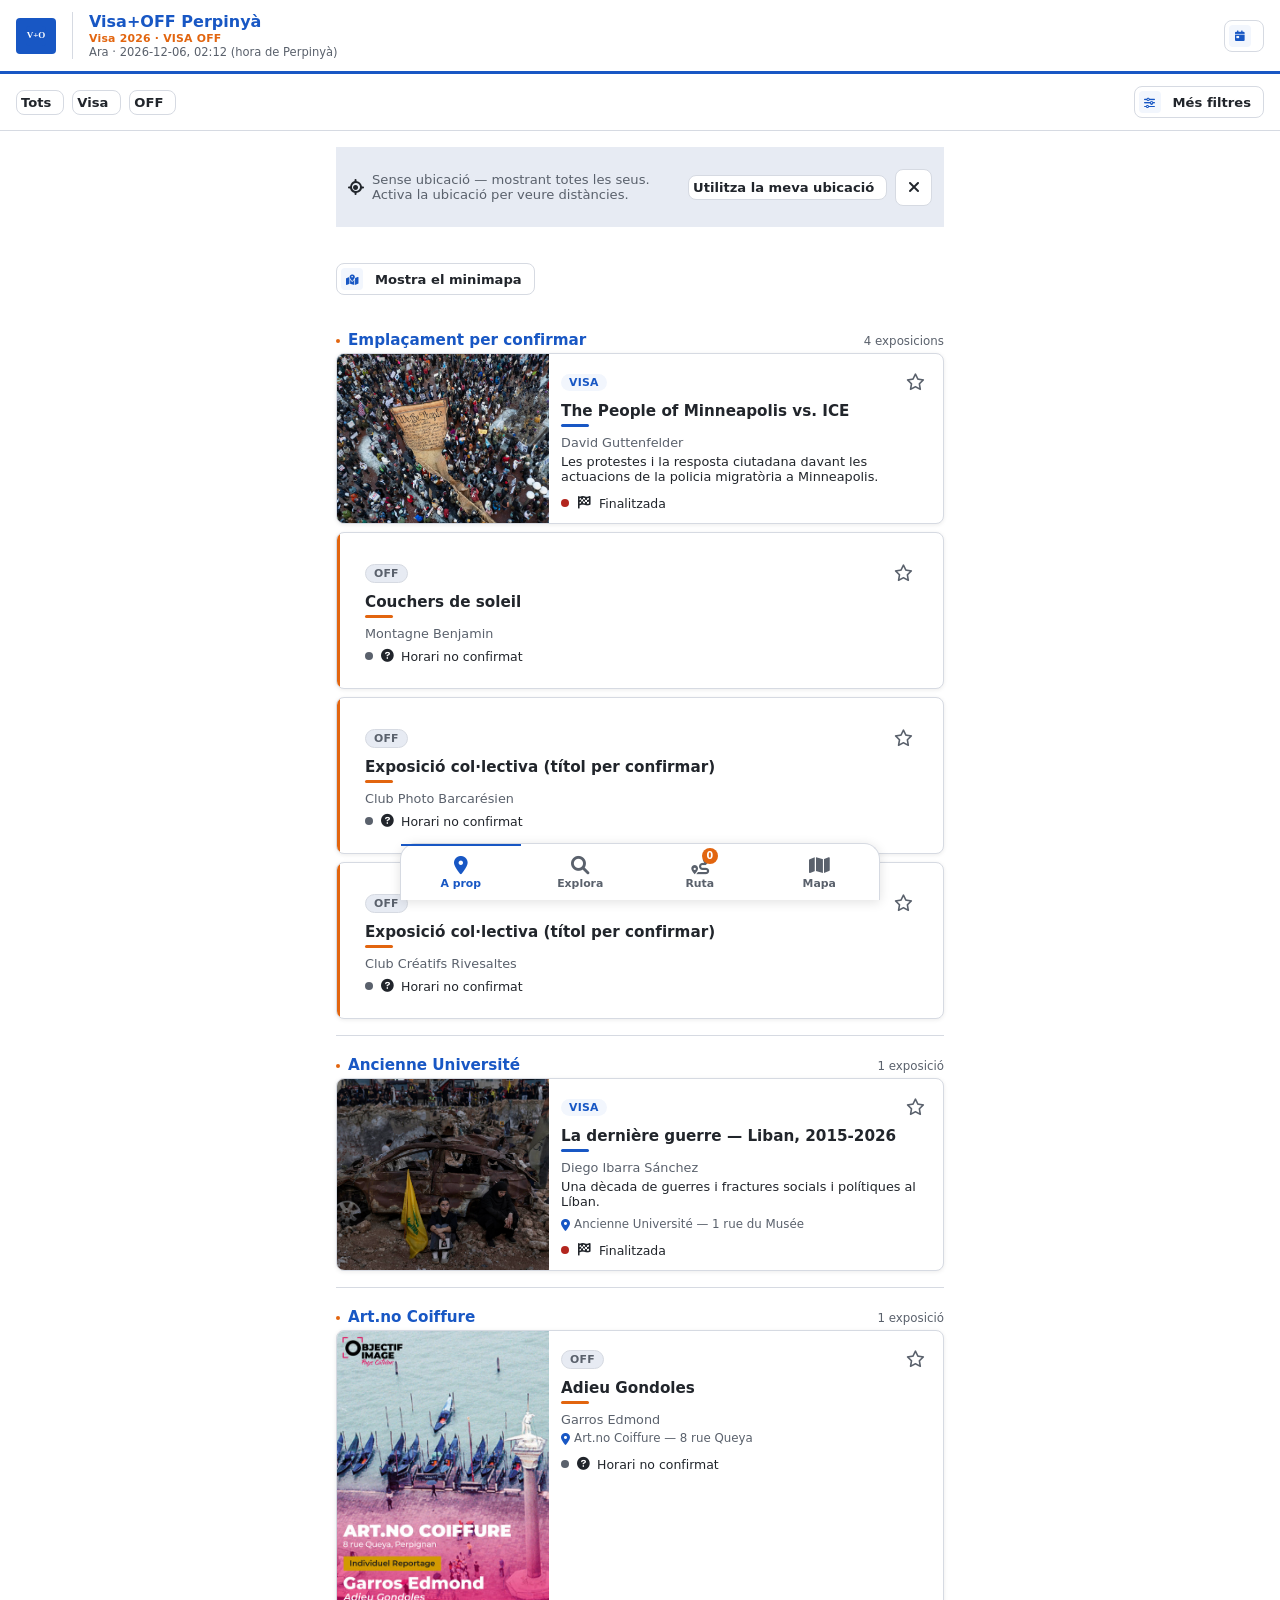
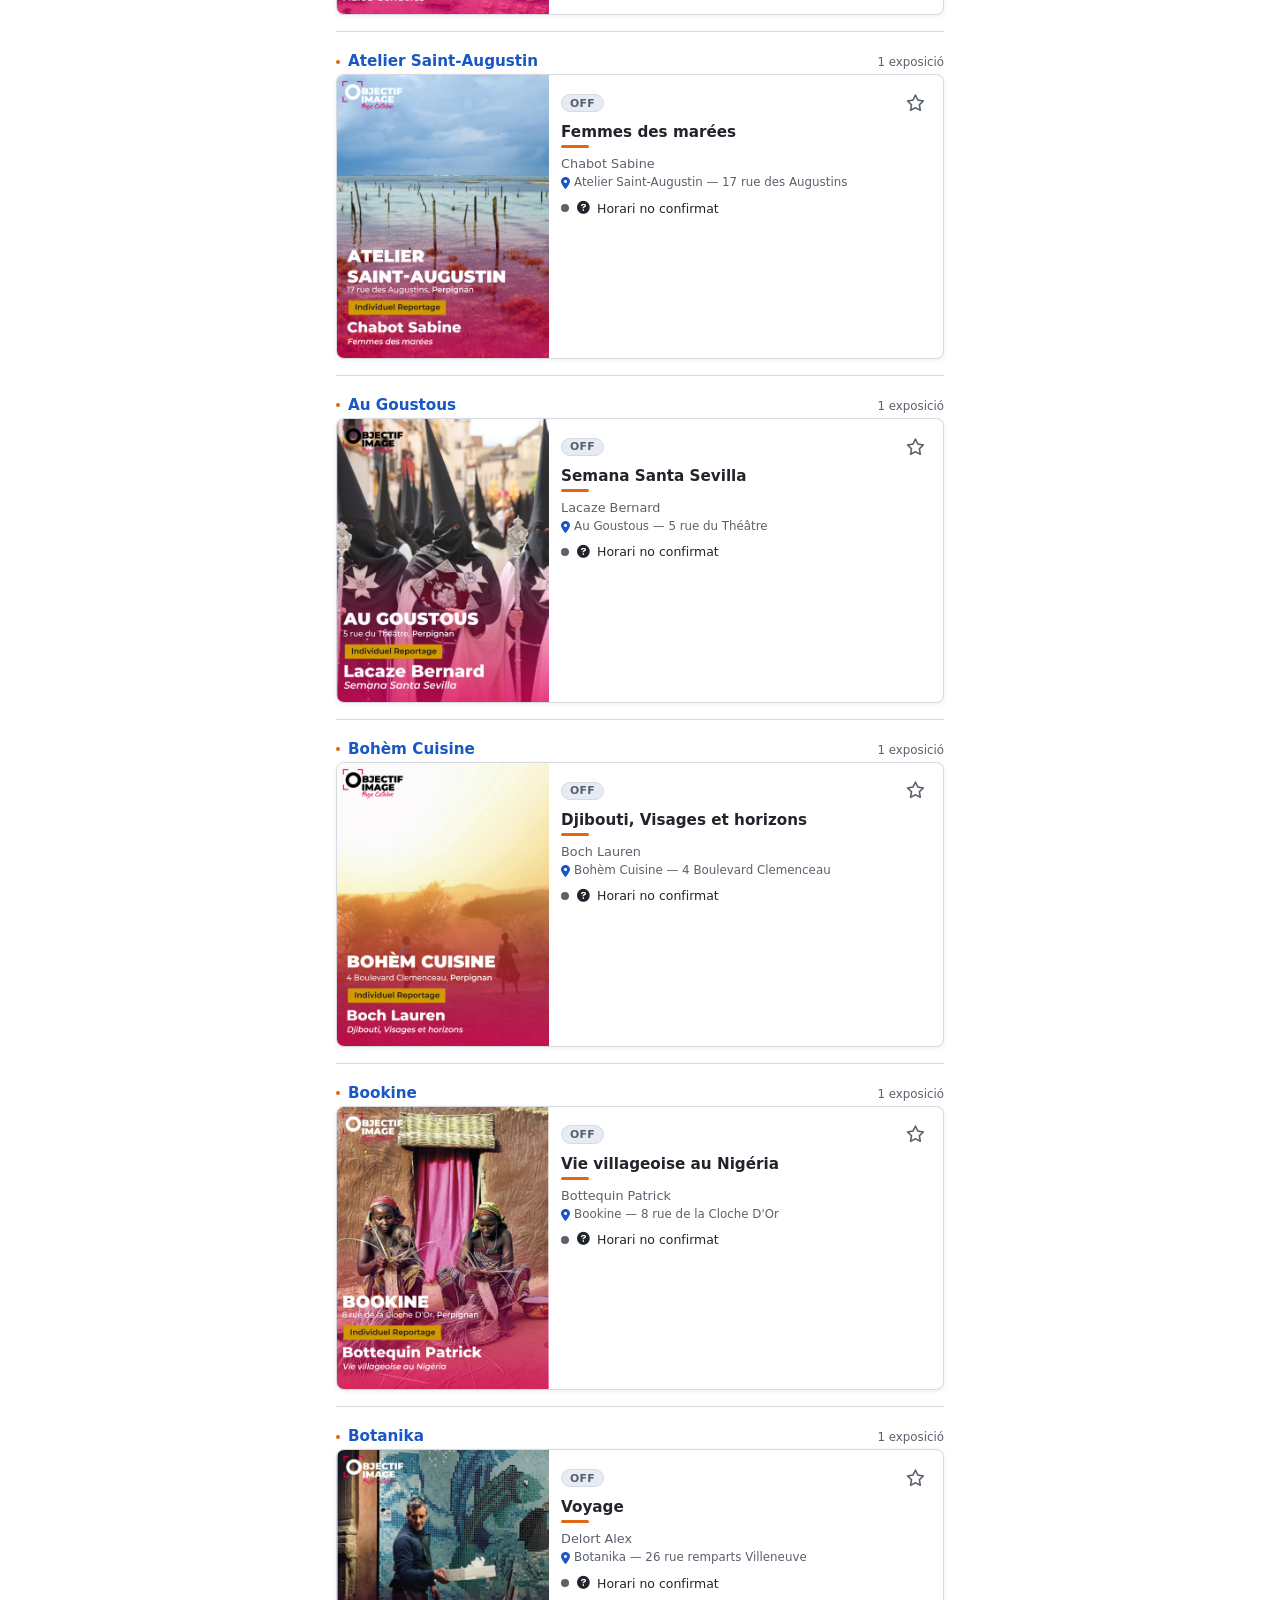
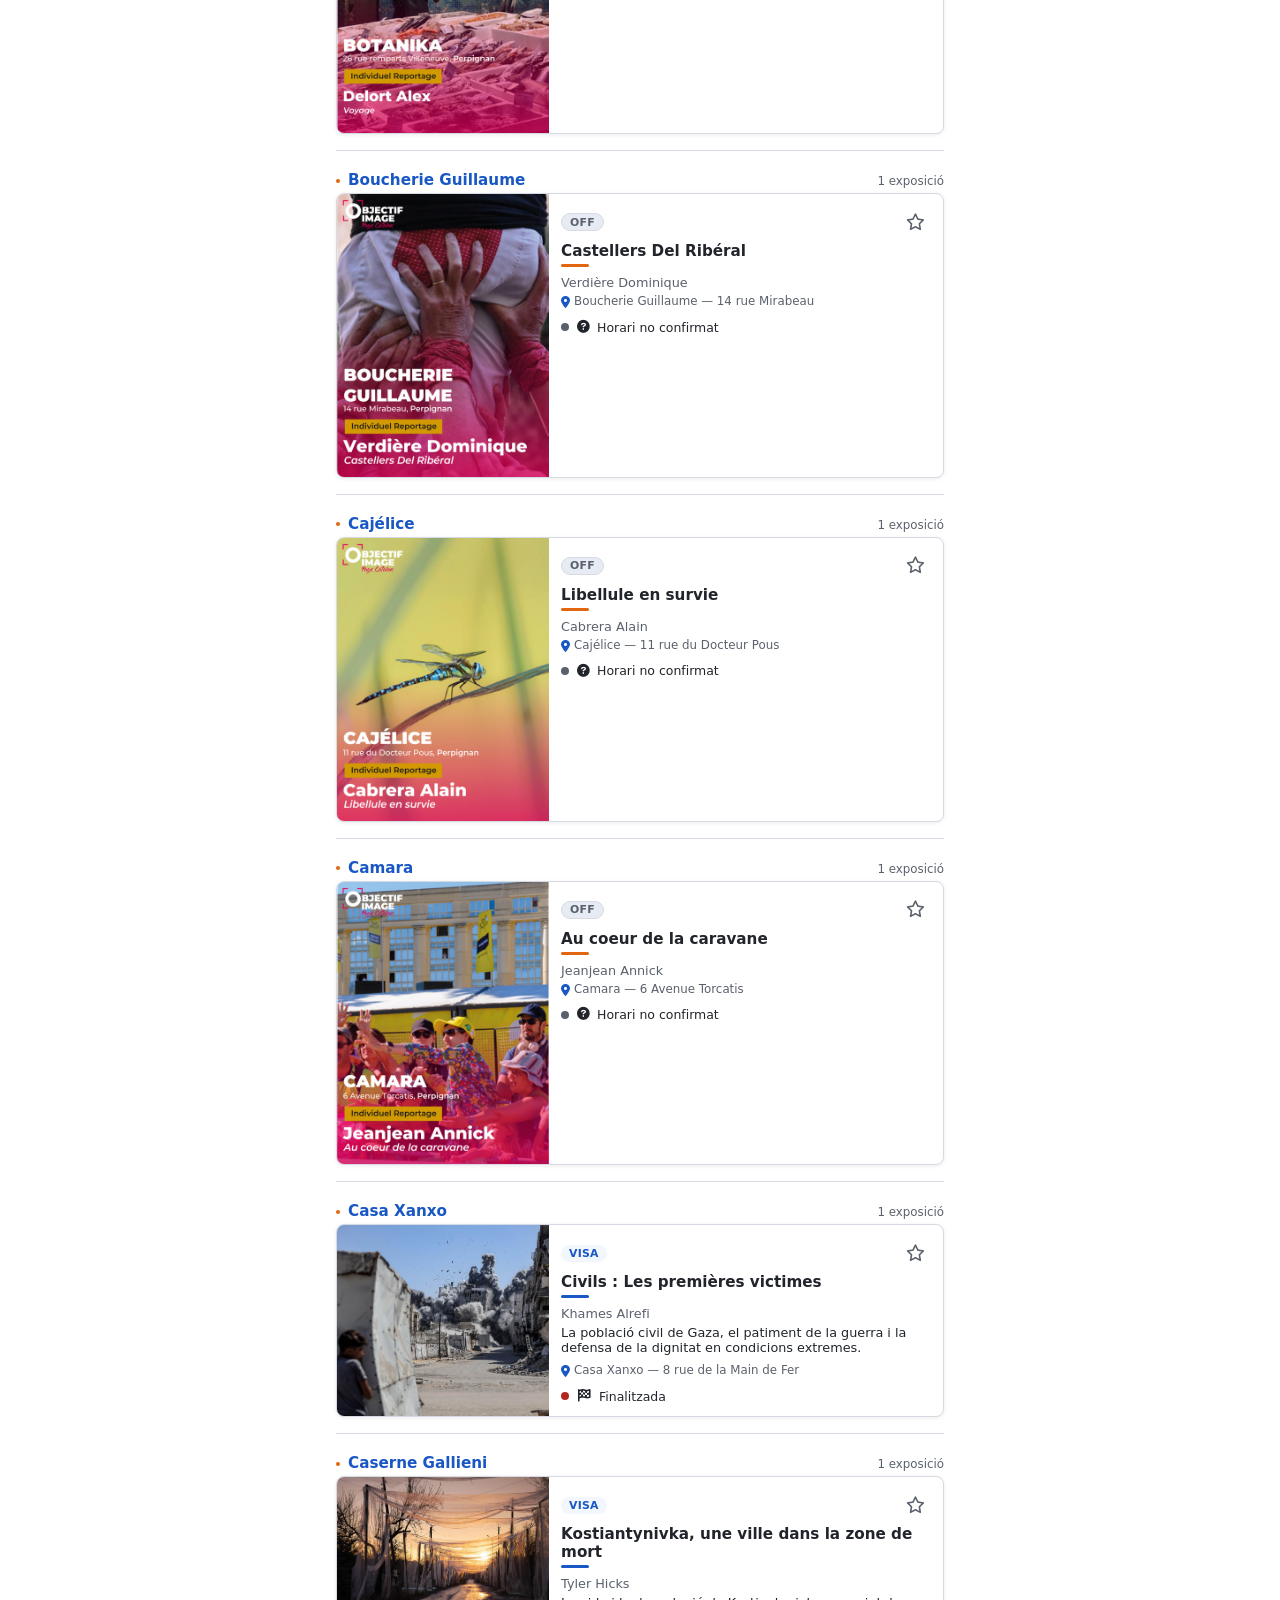
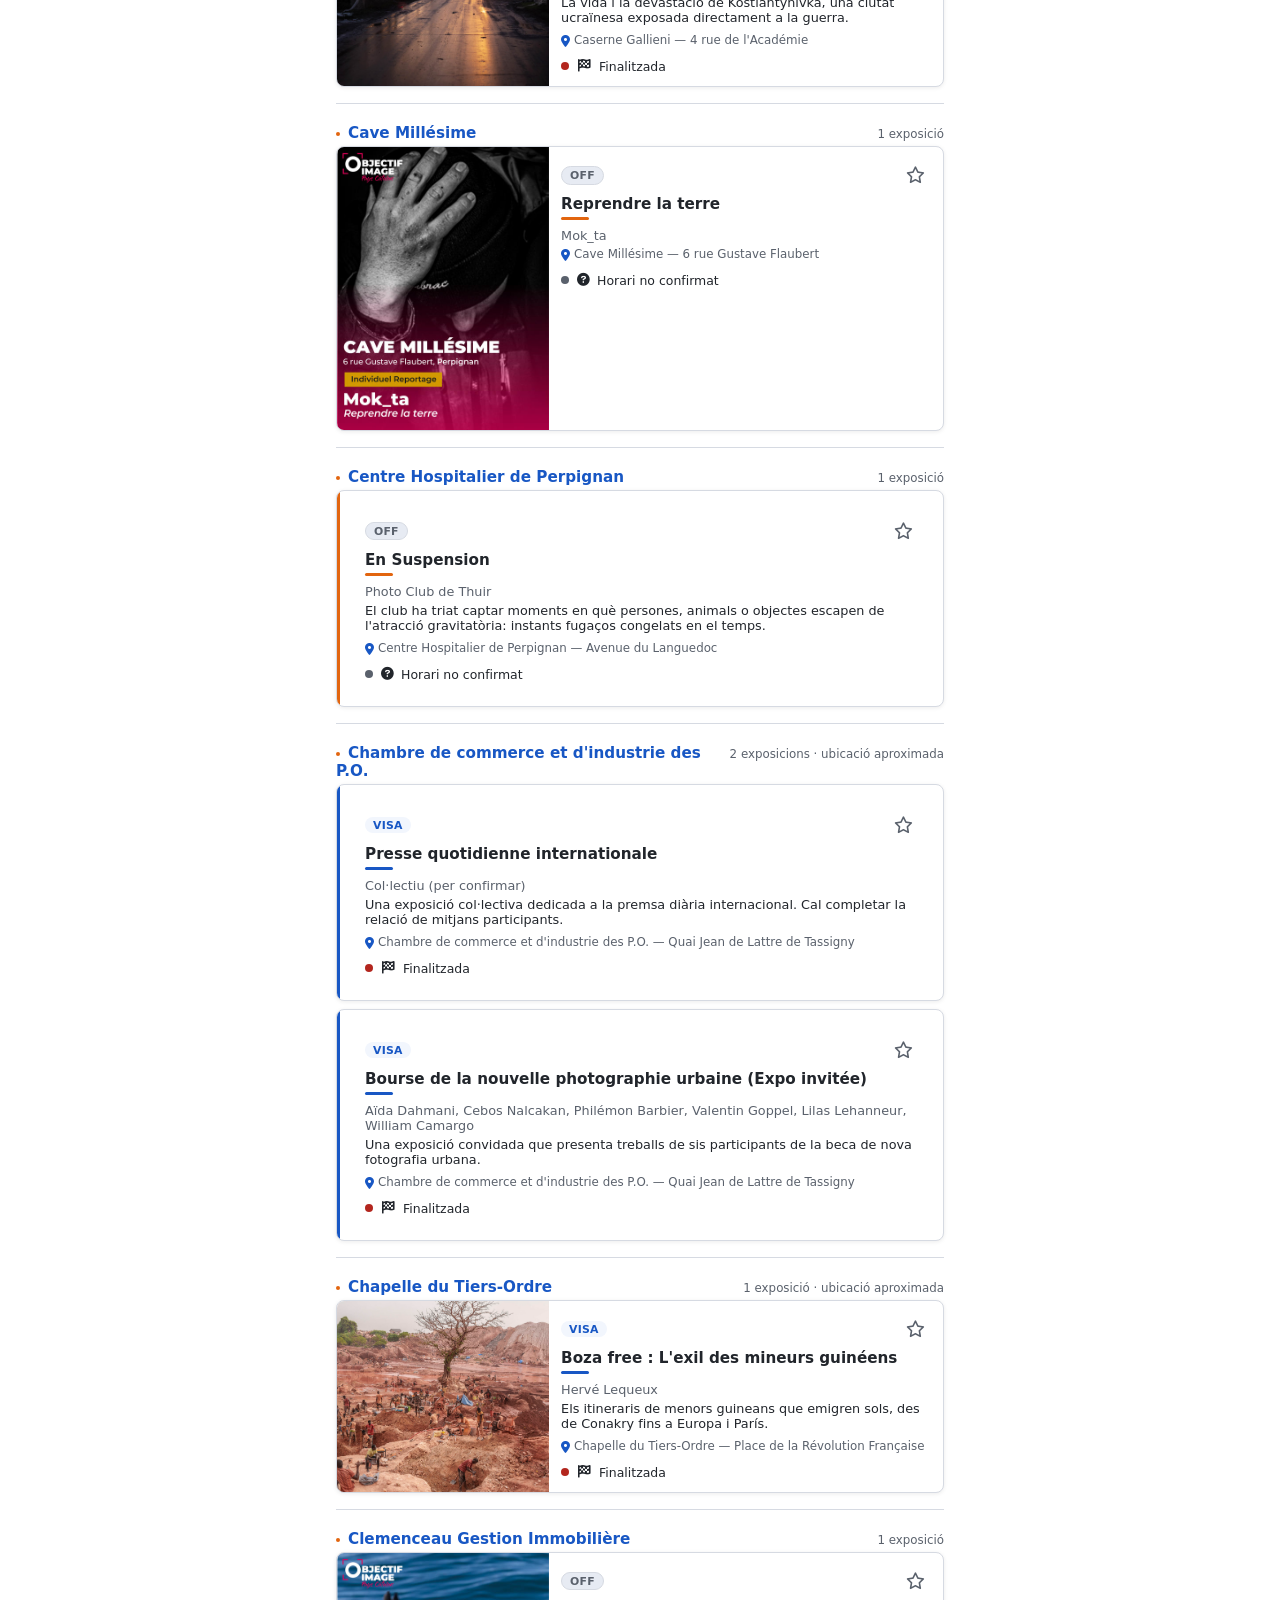
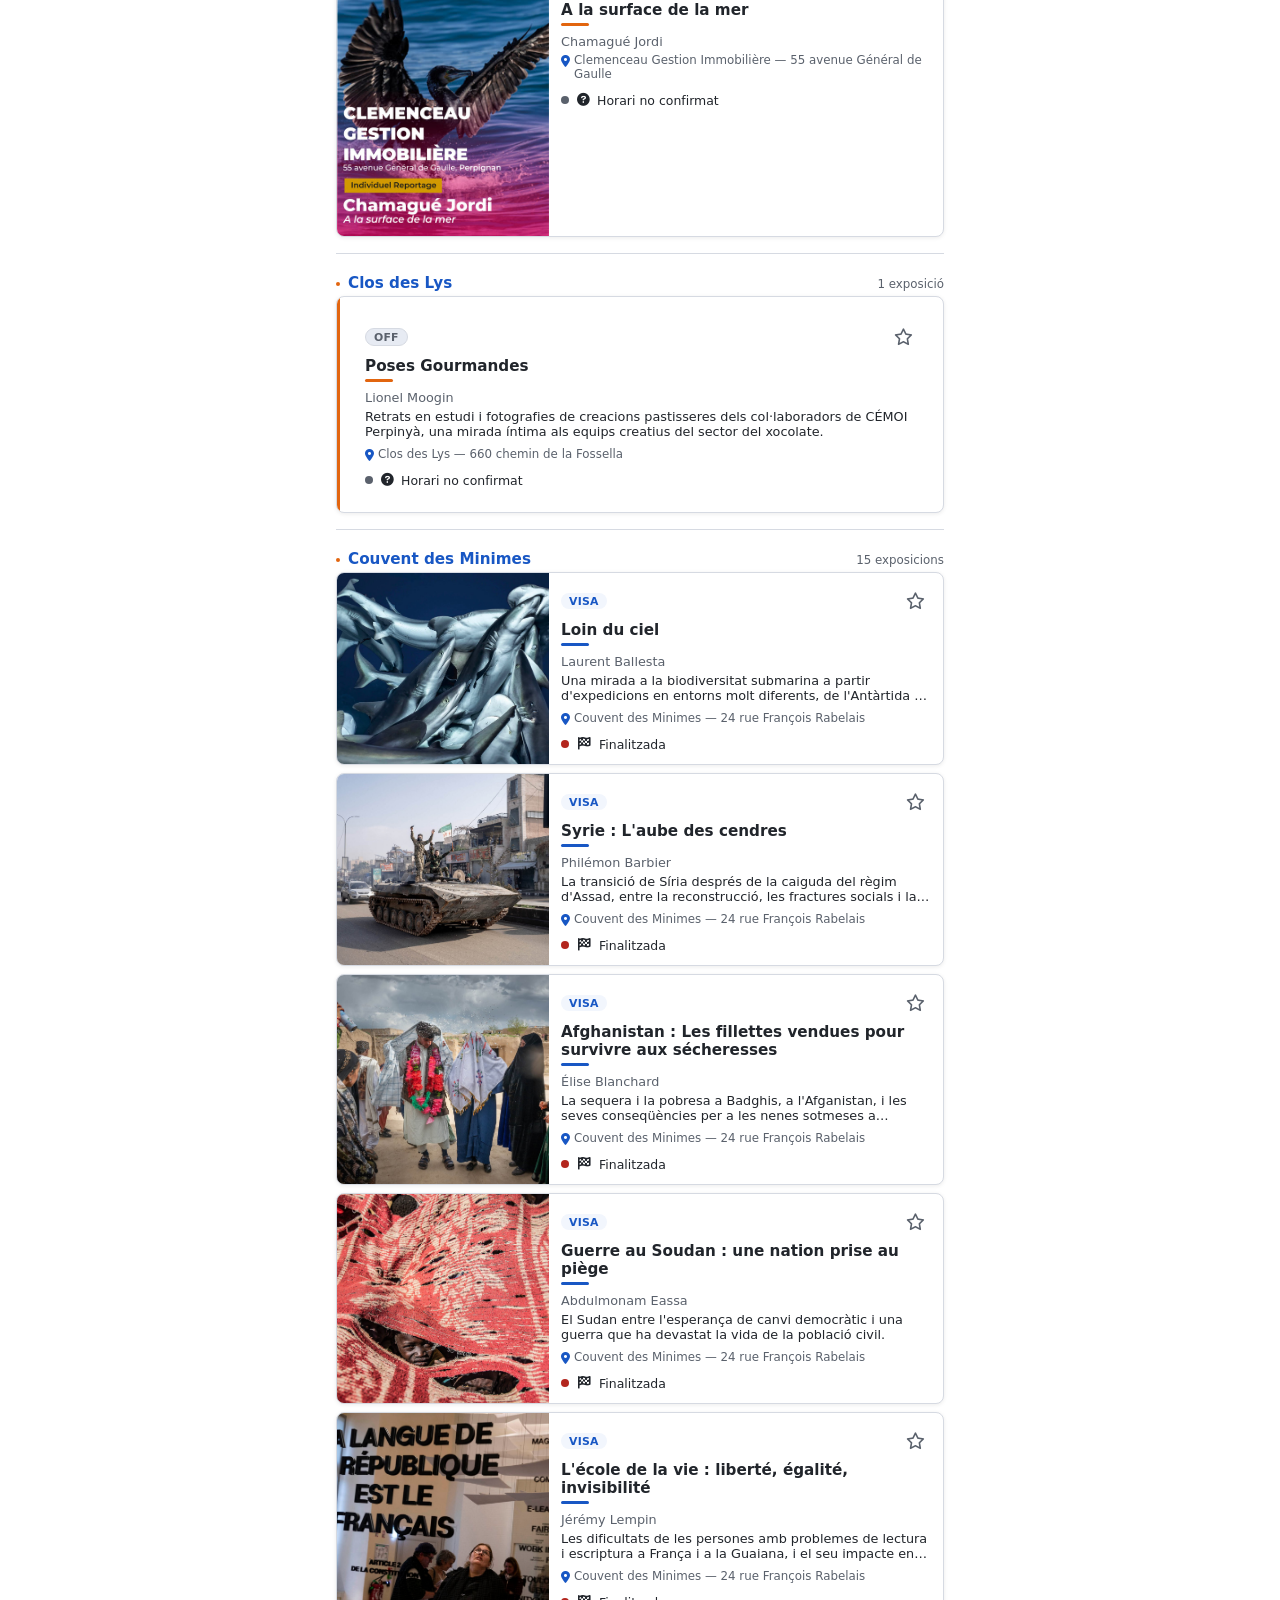
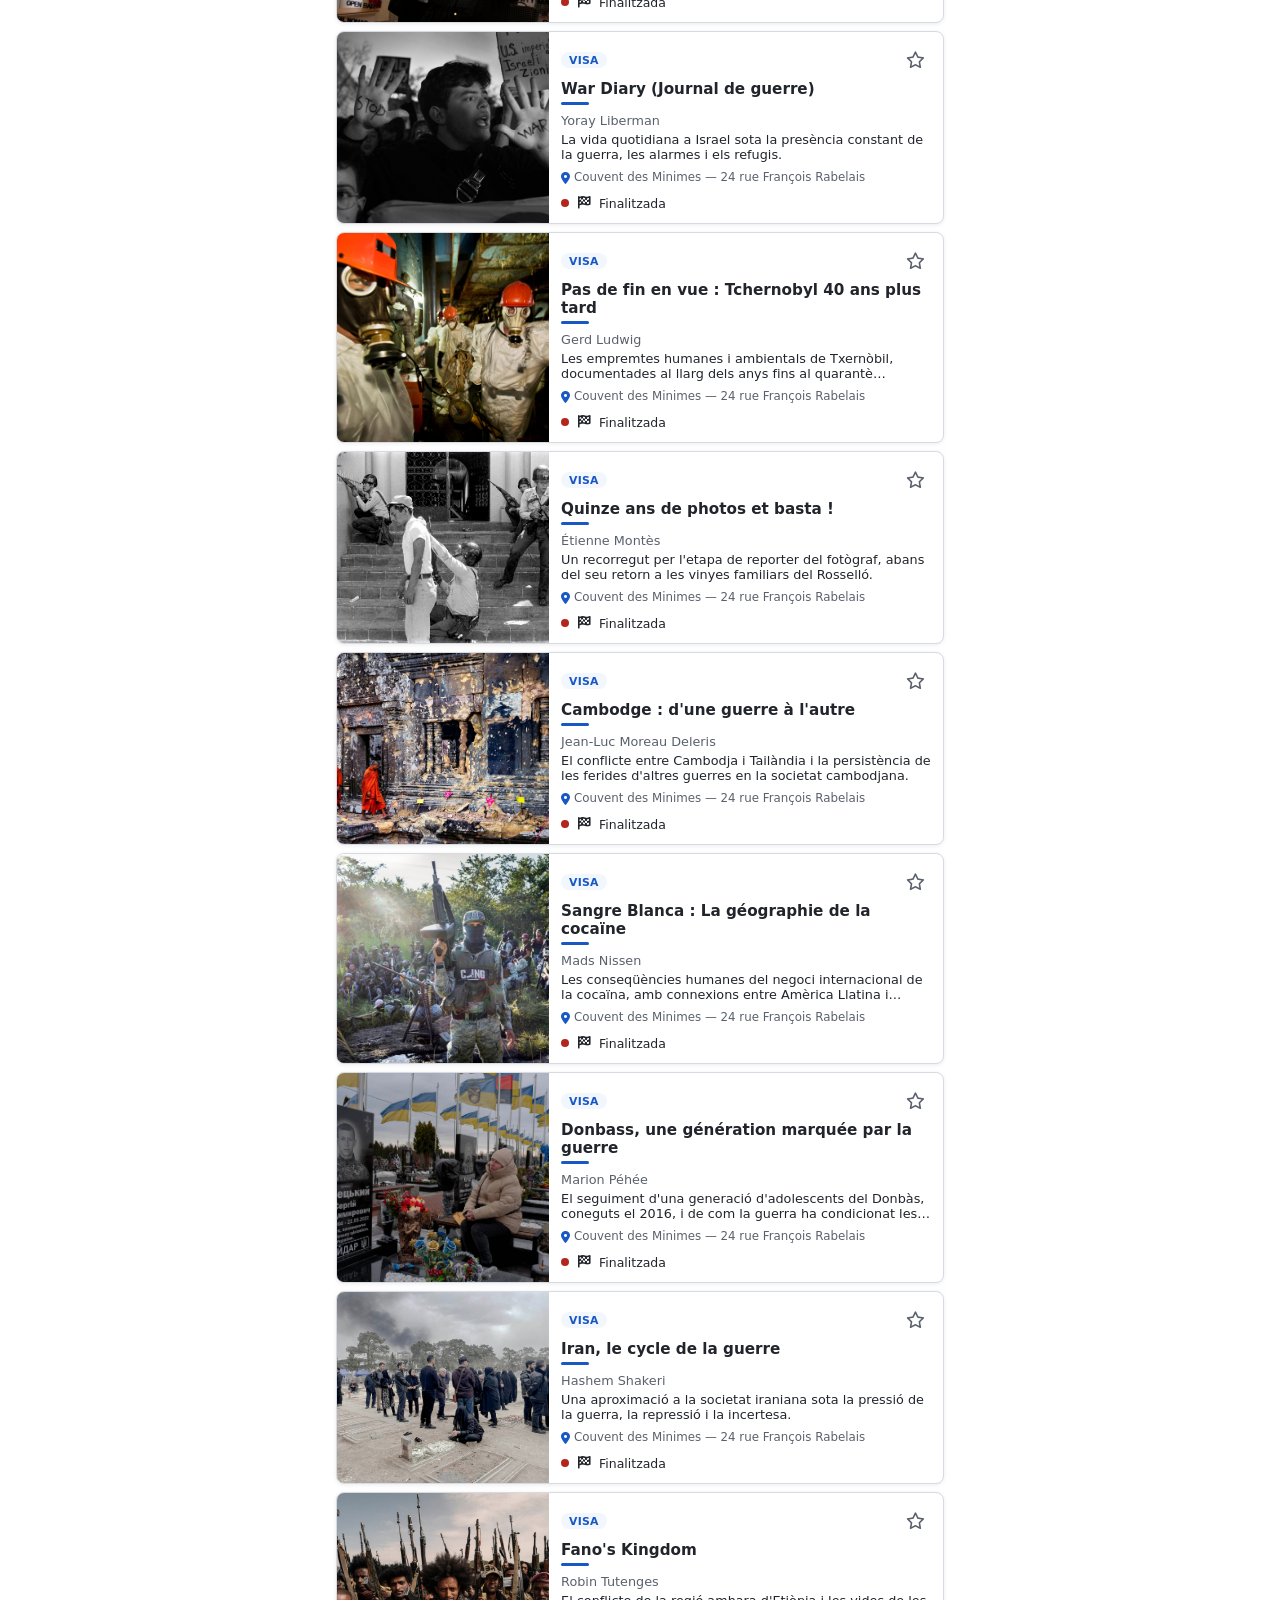
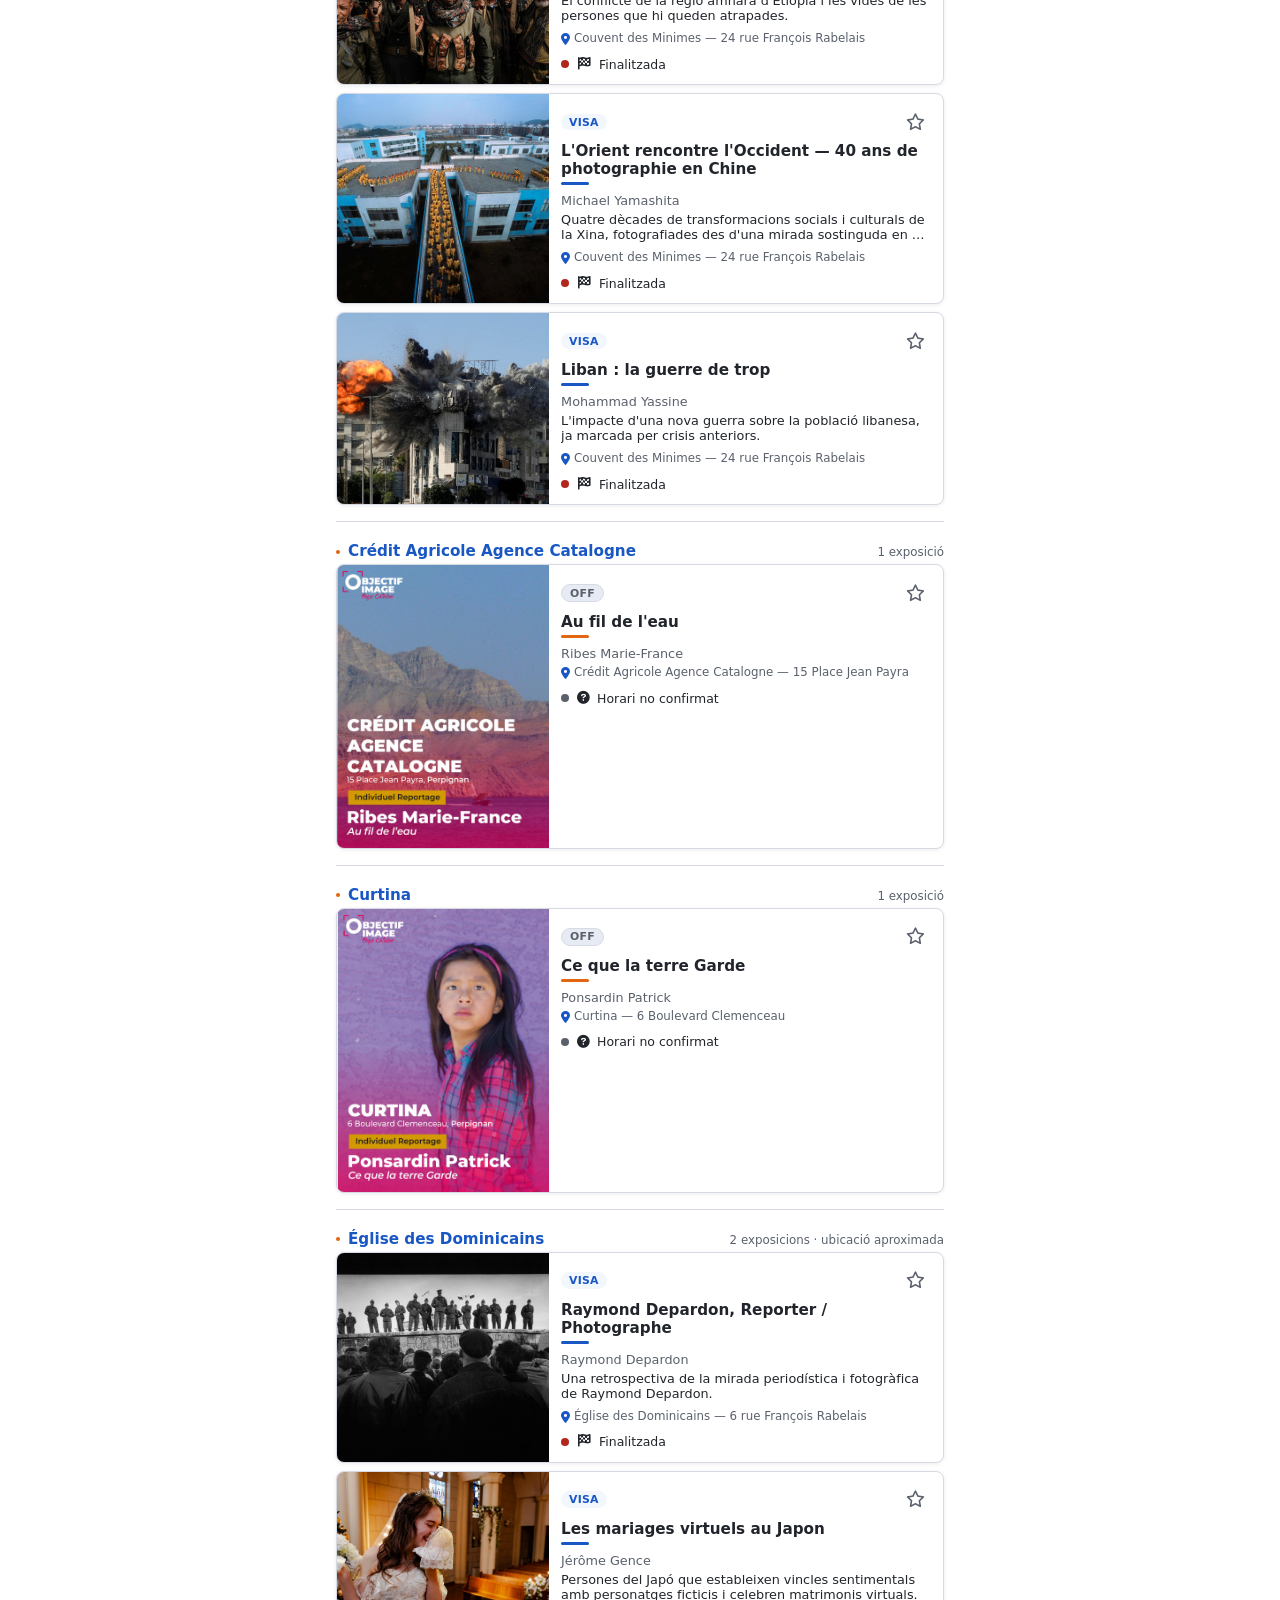
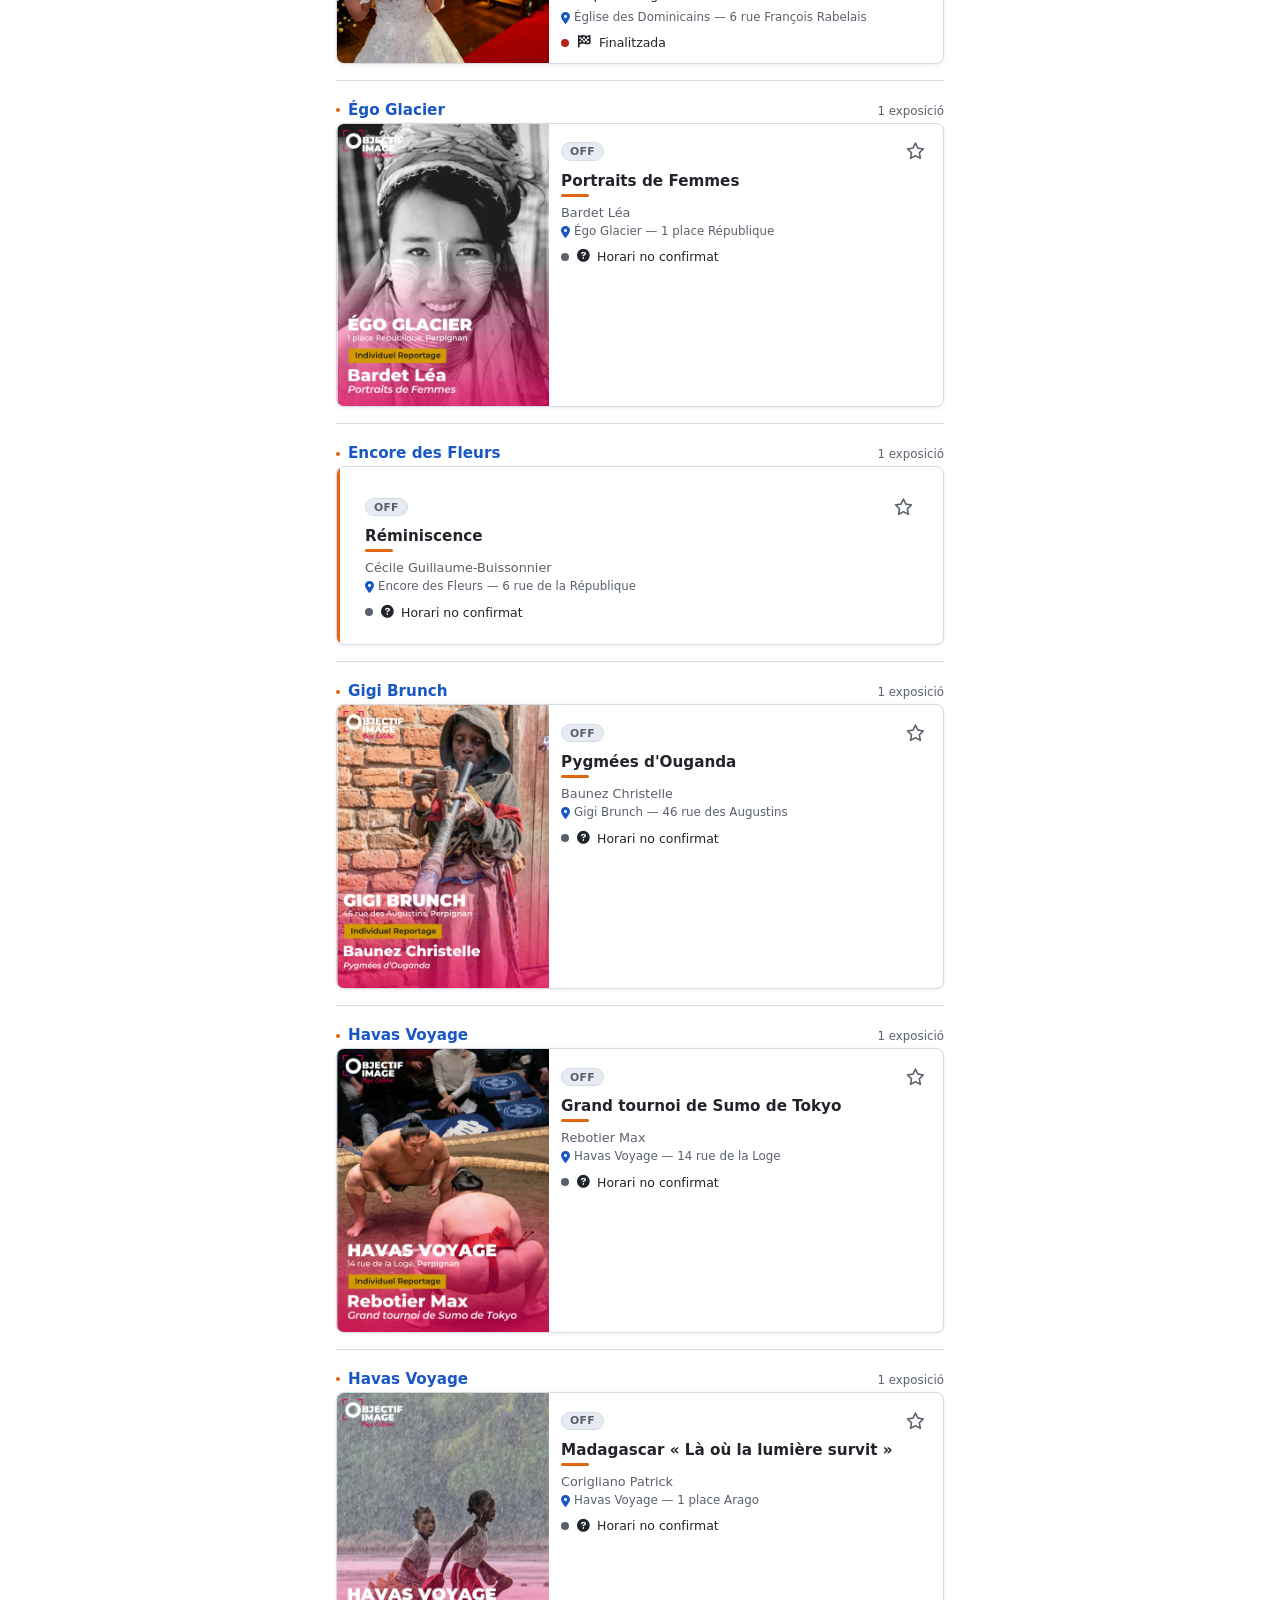
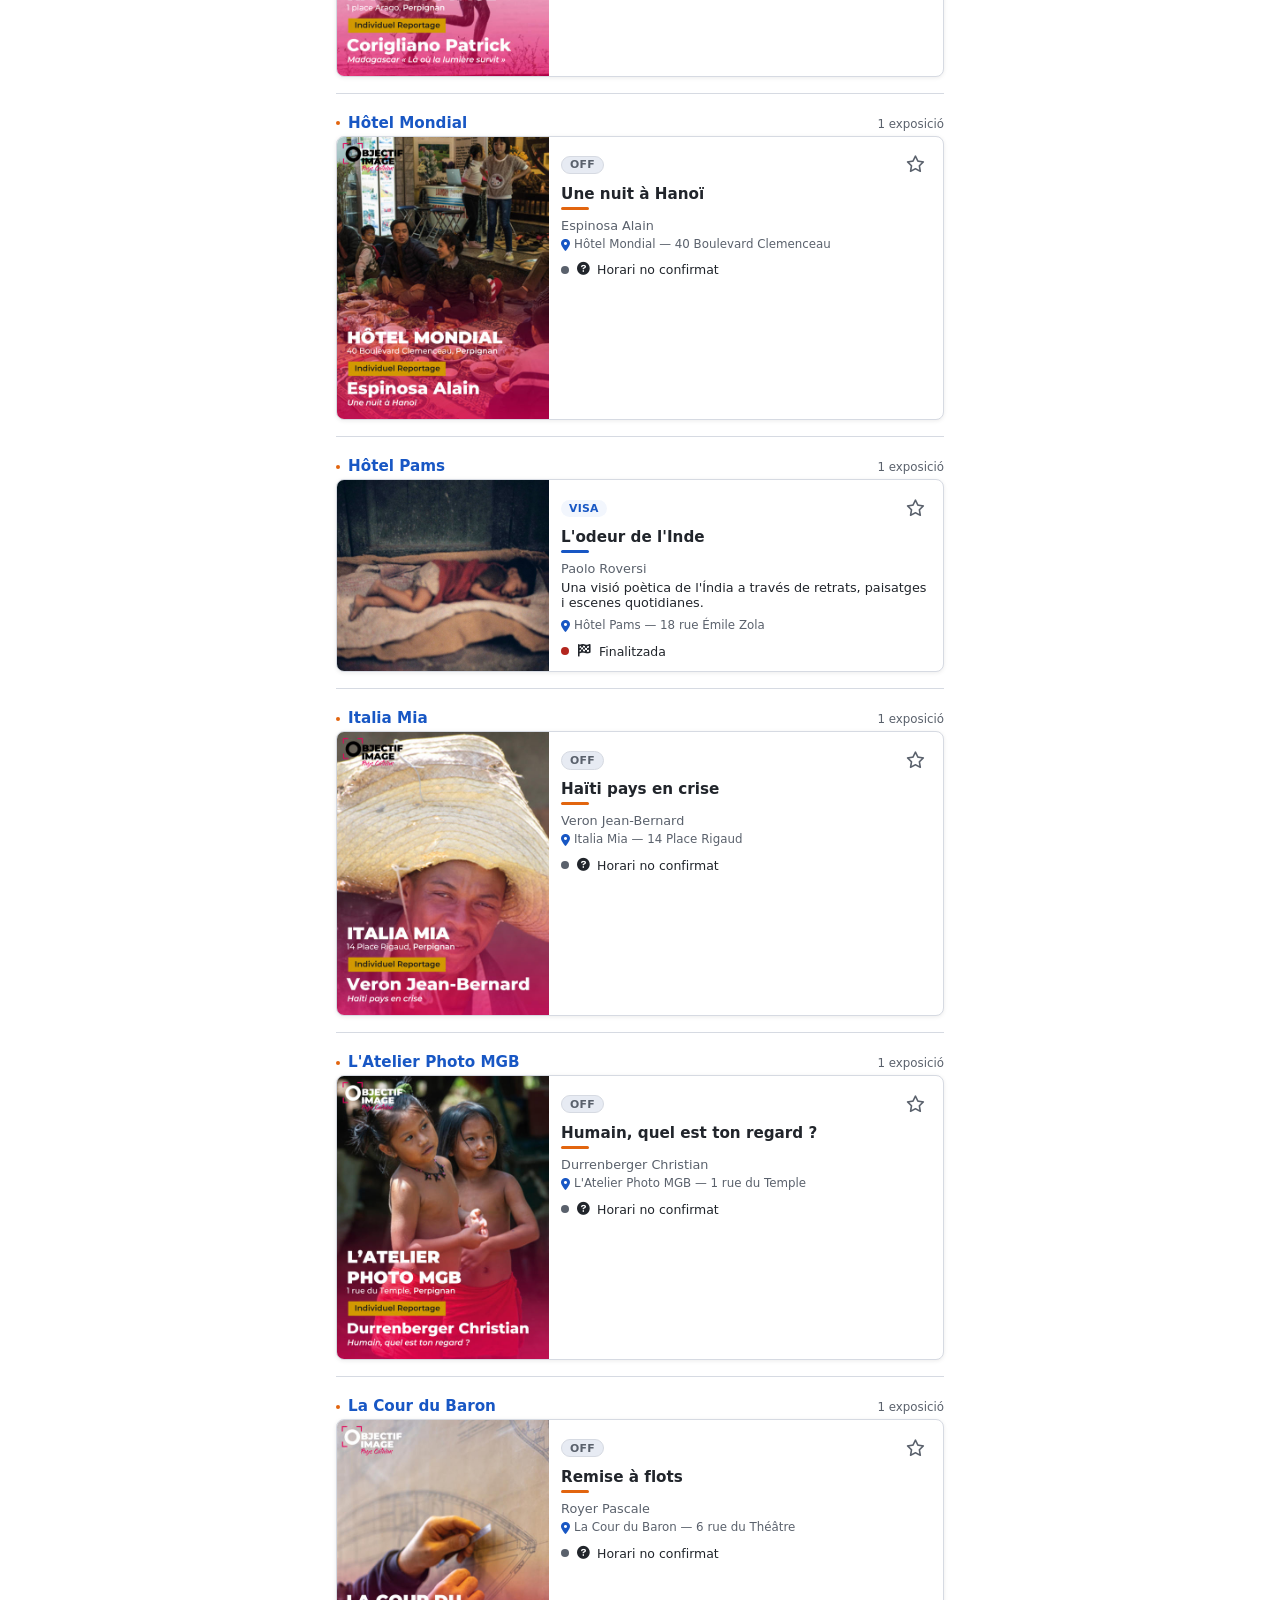
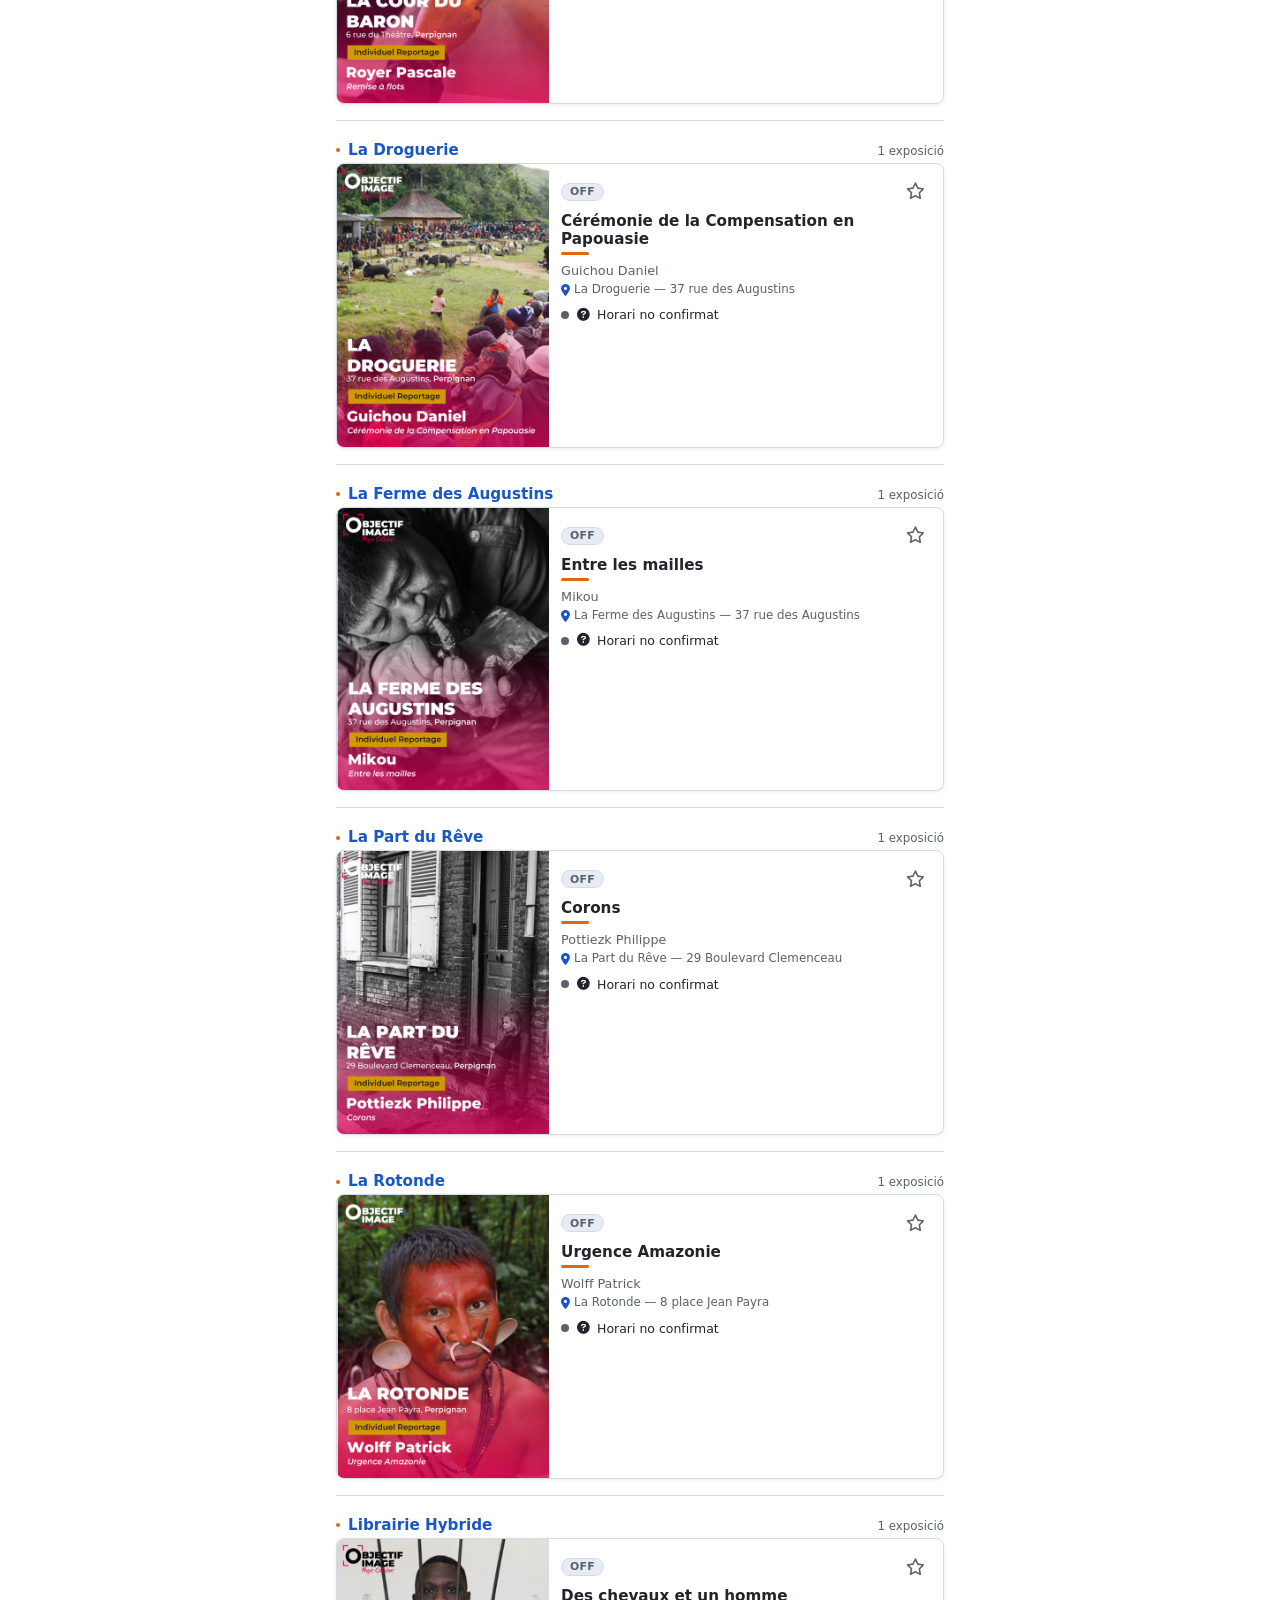
==== commit 1b856b39: "Avís d'ubicació tancable + icones als filtres de circuit d'Explora - Botó de tancar a la barra "Sens" ====
--- a/index.html
+++ b/index.html
@@ -58,10 +58,13 @@
 
   <main id="main-content" class="ds-main" tabindex="-1">
 
-    <div class="voff-geo-bar">
+    <div class="voff-geo-bar" id="voff-geo-bar">
       <i class="fa-solid fa-location-crosshairs" aria-hidden="true"></i>
       <p class="voff-geo-bar__text" id="voff-geo-status">Sense ubicació — mostrant totes les seus. Activa la ubicació per veure distàncies.</p>
       <button class="ds-button ds-button--sm" id="btn-use-location" type="button">Utilitza la meva ubicació</button>
+      <button class="ds-icon-button voff-geo-bar__close" id="btn-close-geo-bar" type="button" aria-label="Tanca l'avís d'ubicació">
+        <i class="fa-solid fa-xmark" aria-hidden="true"></i>
+      </button>
     </div>
 
     <details class="voff-minimap">
--- a/assets/css/app.css
+++ b/assets/css/app.css
@@ -147,6 +147,7 @@
 /* ── Targeta d'exposició ── */
 .voff-card {
   padding: var(--ds-space-3) var(--ds-space-3) var(--ds-space-3) calc(var(--ds-space-3) + 4px);
+  overflow: hidden;
 }
 
 /* card.css fa .ds-card--status-start::before sempre --ds-color-primary;
@@ -156,11 +157,39 @@
   background: var(--ds-card-color, var(--ds-color-primary));
 }
 
+/* Amb imatge: la foto ocupa tota l'alçada del cantó esquerre (100%),
+   a sang amb la targeta — desactivem la barra de color (redundant amb
+   la foto) i posem tot el padding a la columna dreta. */
+.voff-card--with-image {
+  display: flex;
+  align-items: stretch;
+  padding: 0;
+}
+.voff-card--with-image.ds-card--status-start::before {
+  display: none;
+}
+.voff-card__imgcol {
+  flex: 0 0 35%;
+  align-self: stretch;
+}
+.voff-card__imgcol img {
+  width: 100%;
+  height: 100%;
+  object-fit: cover;
+  display: block;
+}
+.voff-card__rightcol {
+  flex: 1;
+  min-width: 0;
+  padding: var(--ds-space-3);
+}
+
 .voff-card__top {
   display: flex;
   align-items: center;
   gap: var(--ds-space-2);
-  margin-bottom: var(--ds-space-2);
+  margin-bottom: var(--ds-space-1);
+  min-height: 0;
 }
 
 .voff-card__visited { color: var(--ds-color-success); margin-left: auto; }
@@ -197,6 +226,10 @@
   text-decoration: none;
   color: inherit;
 }
+
+.voff-card__text {
+  min-width: 0;
+}
 .voff-card__body:hover,
 .voff-card__body:visited,
 .voff-card__body:active { text-decoration: none; color: inherit; }
@@ -244,6 +277,9 @@
   padding: var(--ds-space-3);
   margin-bottom: var(--ds-space-3);
   background: var(--ds-color-surface-alt);
+}
+.voff-geo-bar__close {
+  flex-shrink: 0;
   border-radius: var(--ds-radius);
 }
 
@@ -374,6 +410,18 @@
   margin: var(--ds-space-4) 0;
 }
 
+/* Una sola columna (mòbil): foto al final del bloc de text, sense
+   res més a sota — sense retallar mai. */
+.voff-fitxa__image {
+  margin: var(--ds-space-3) 0 0;
+}
+.voff-fitxa__image img {
+  width: 100%;
+  height: auto;
+  display: block;
+  border-radius: var(--ds-radius);
+}
+
 .voff-fitxa__title {
   margin: var(--ds-space-2) 0 0;
   font-size: 1.3rem;
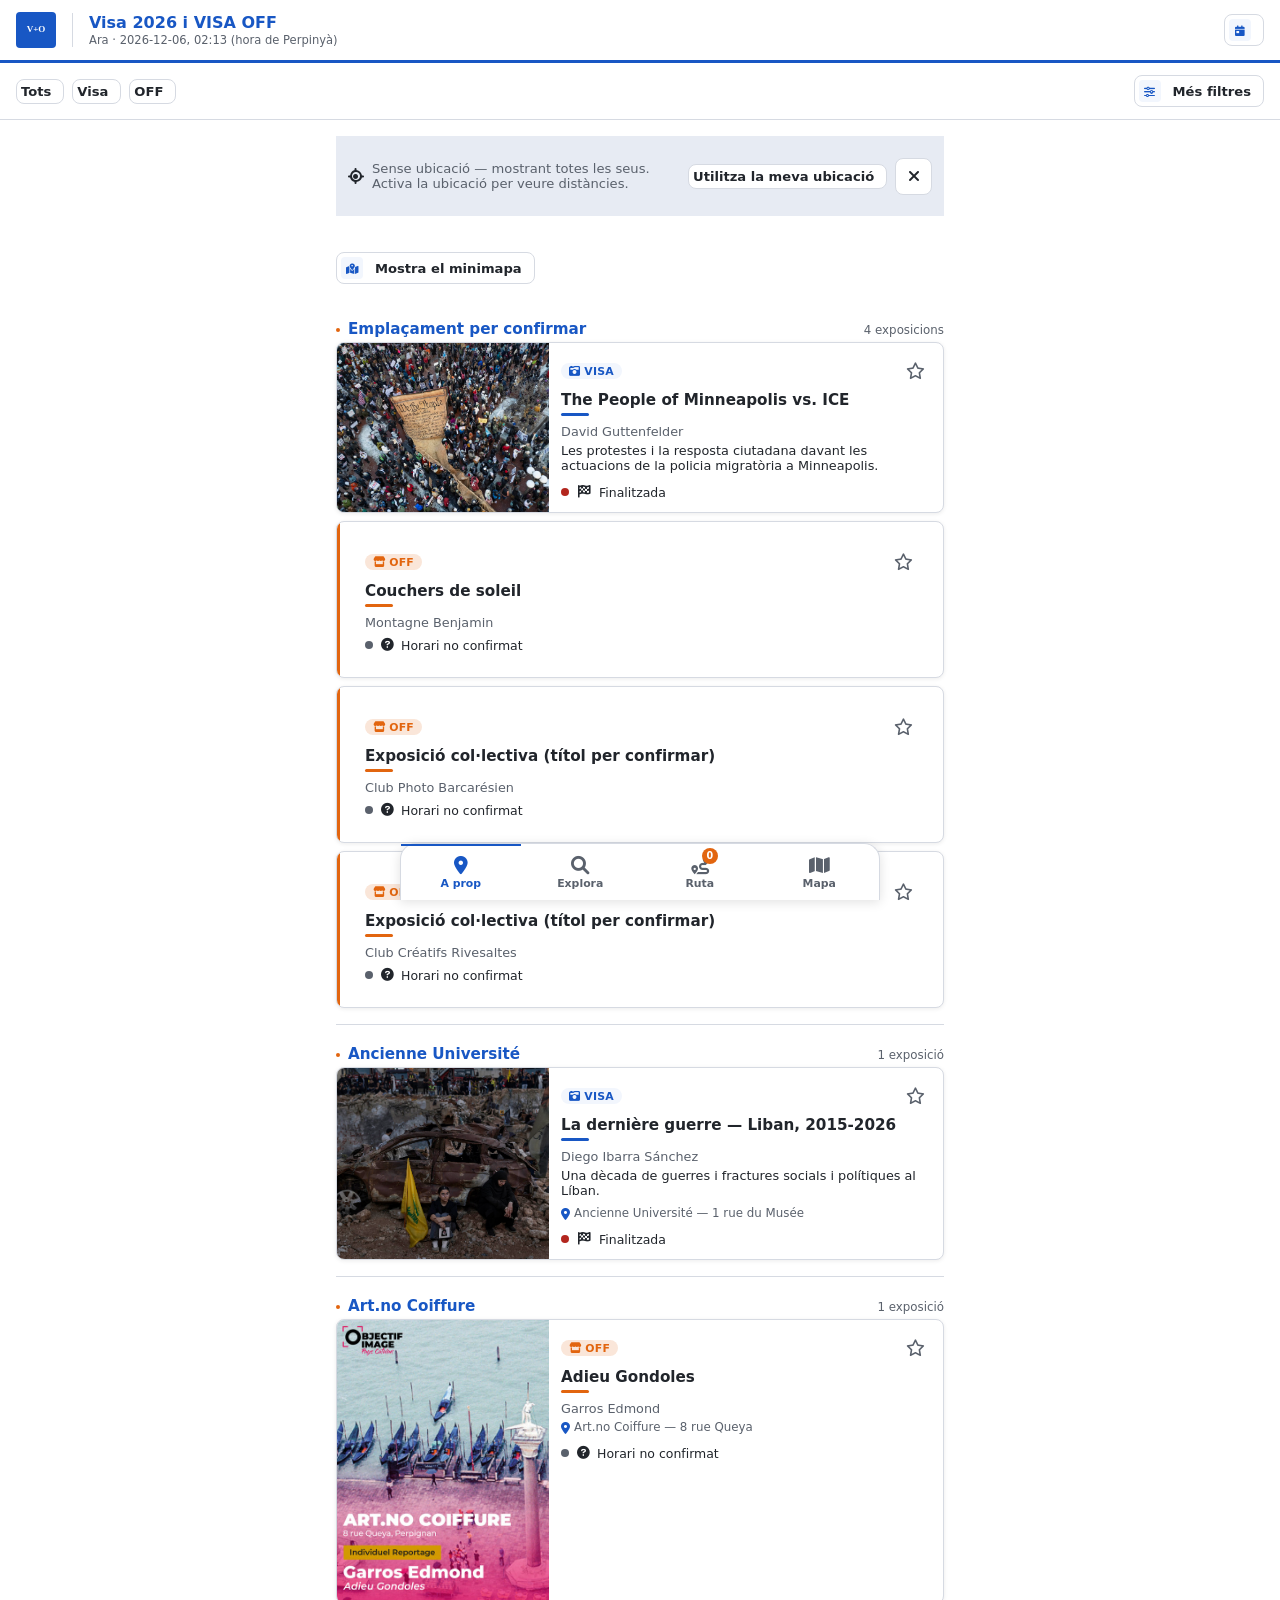
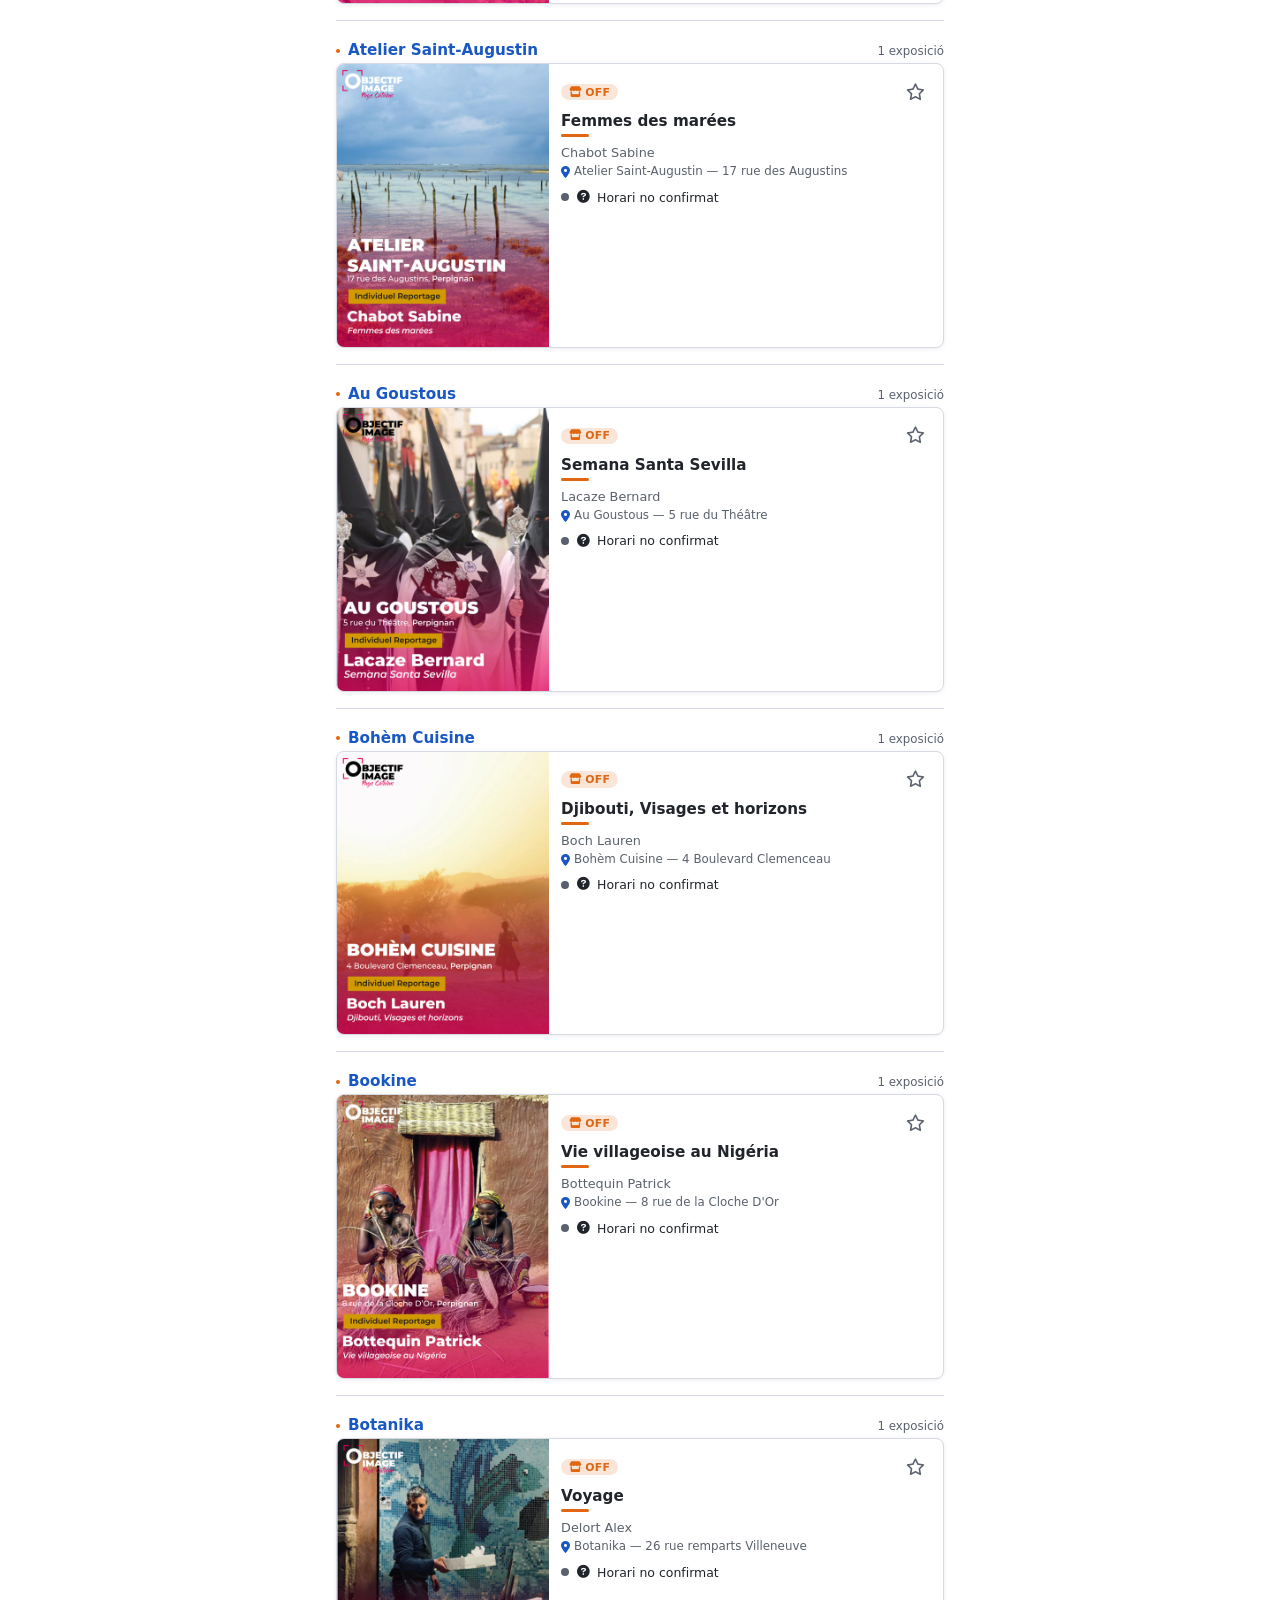
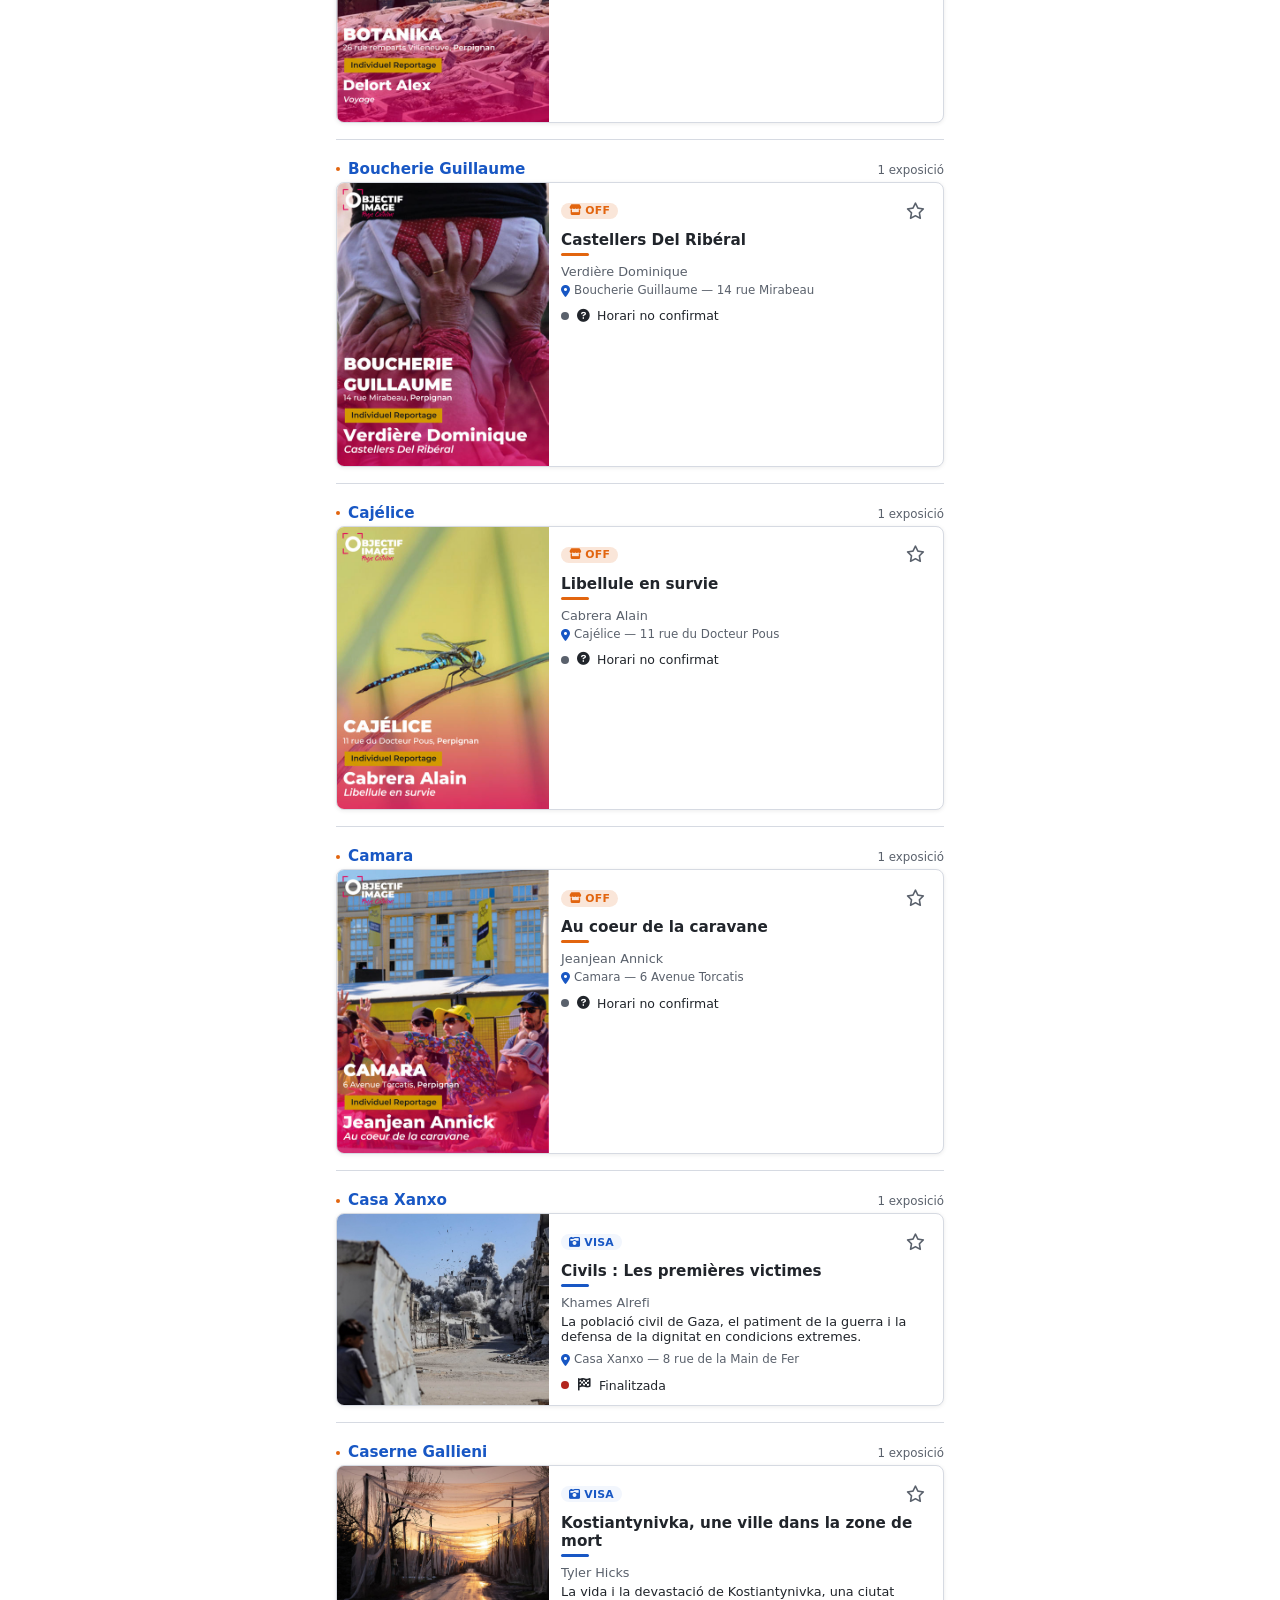
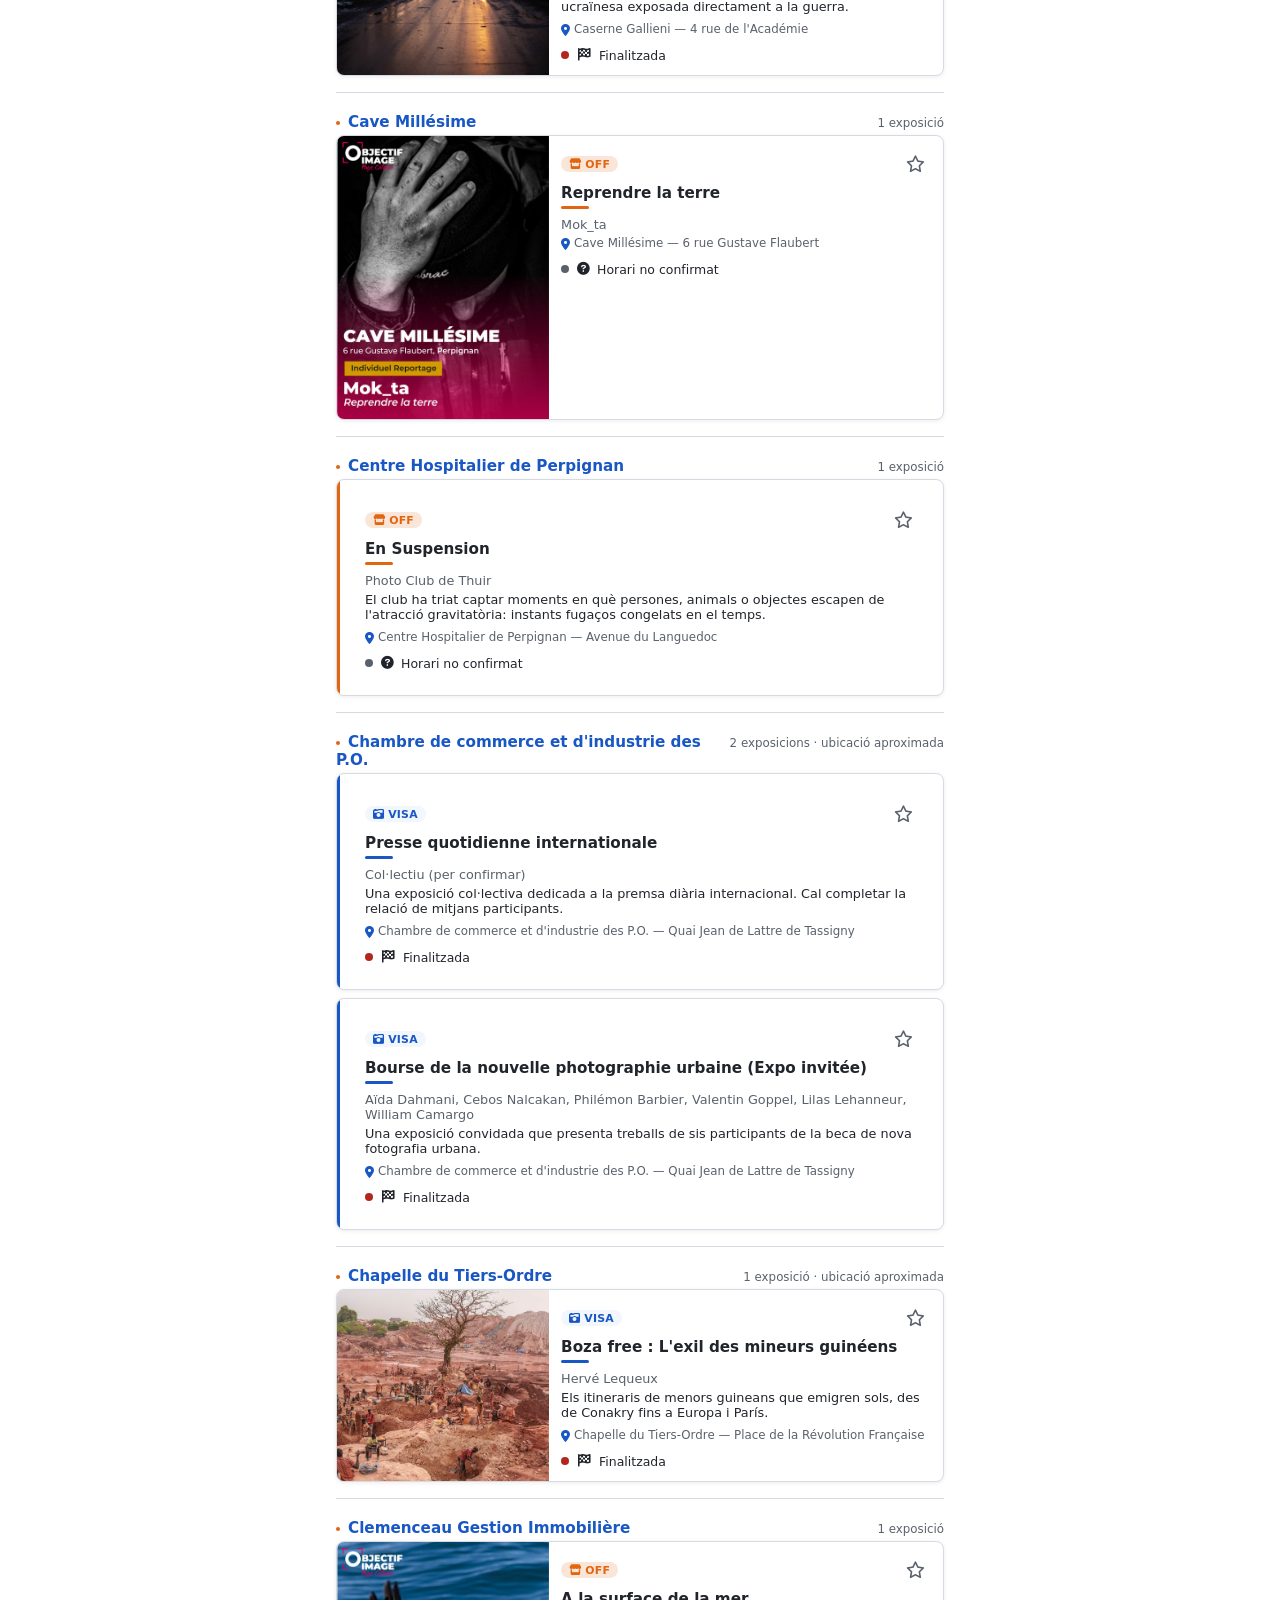
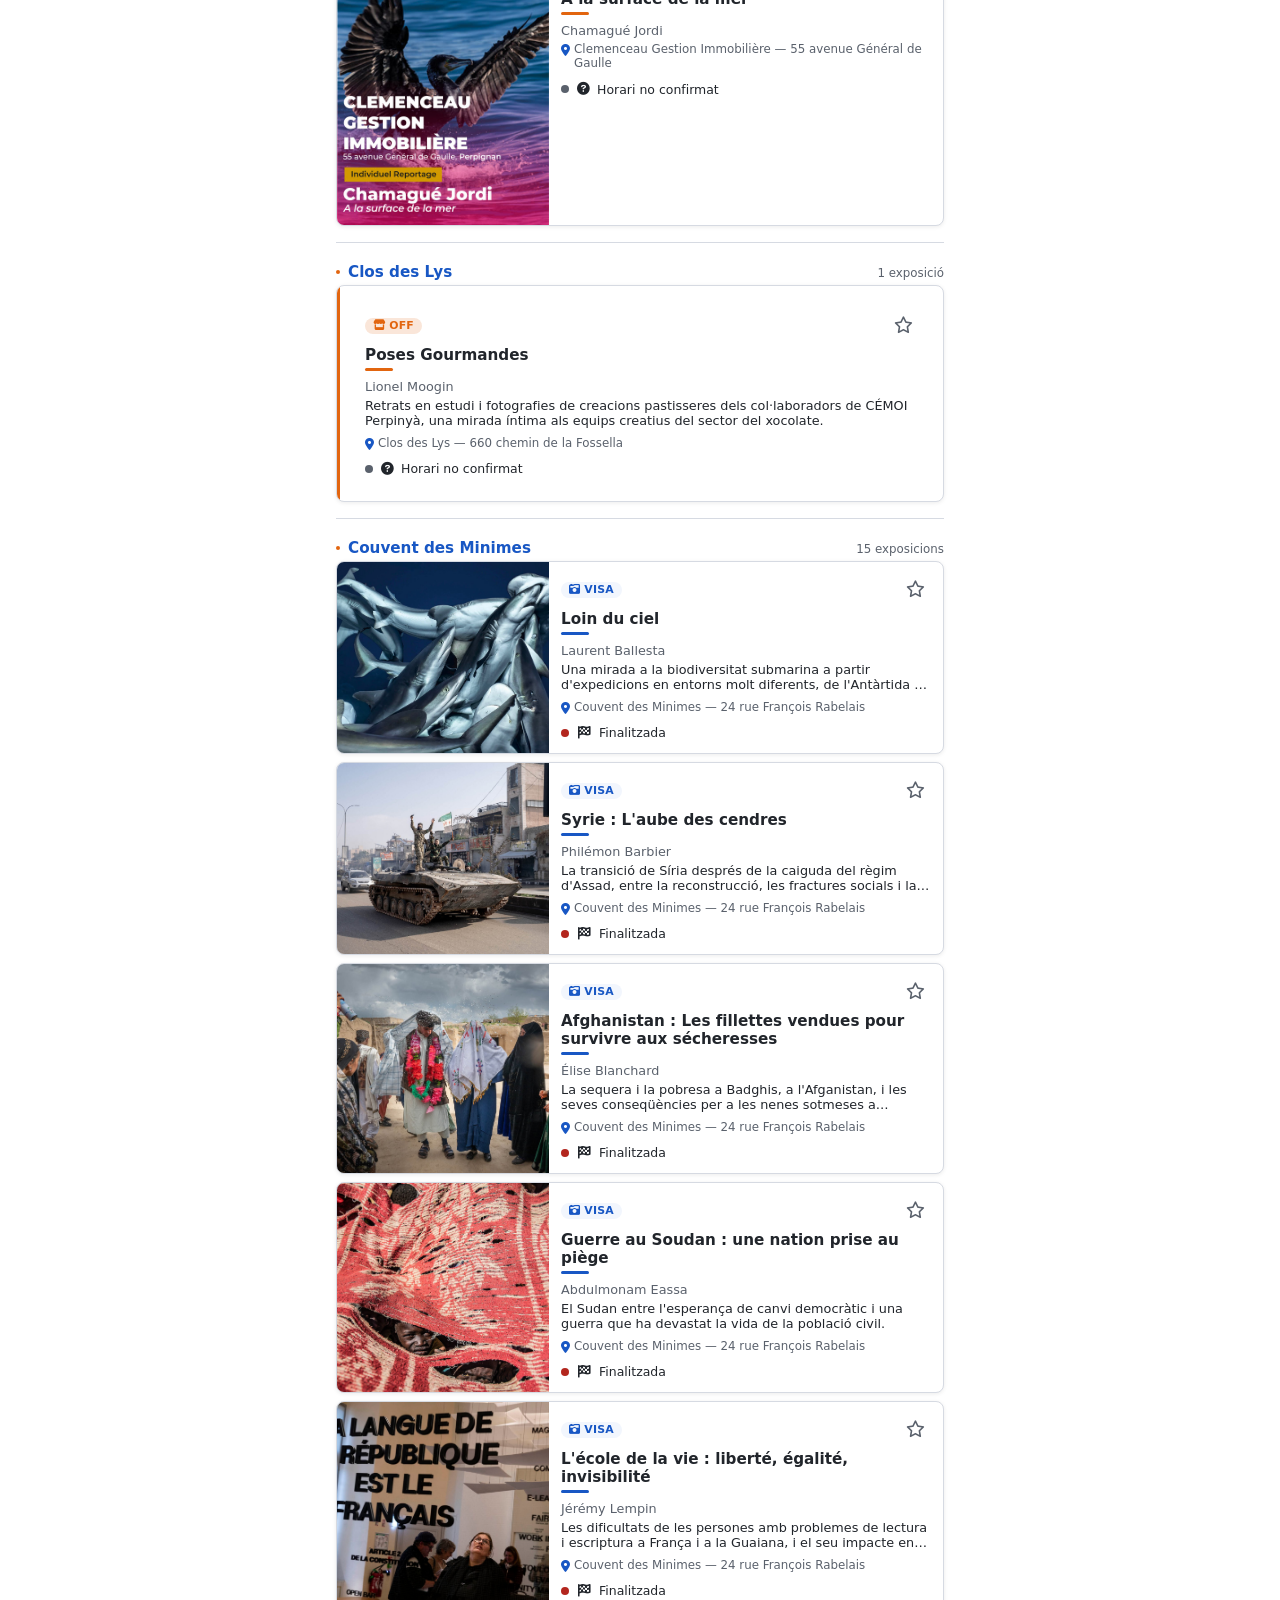
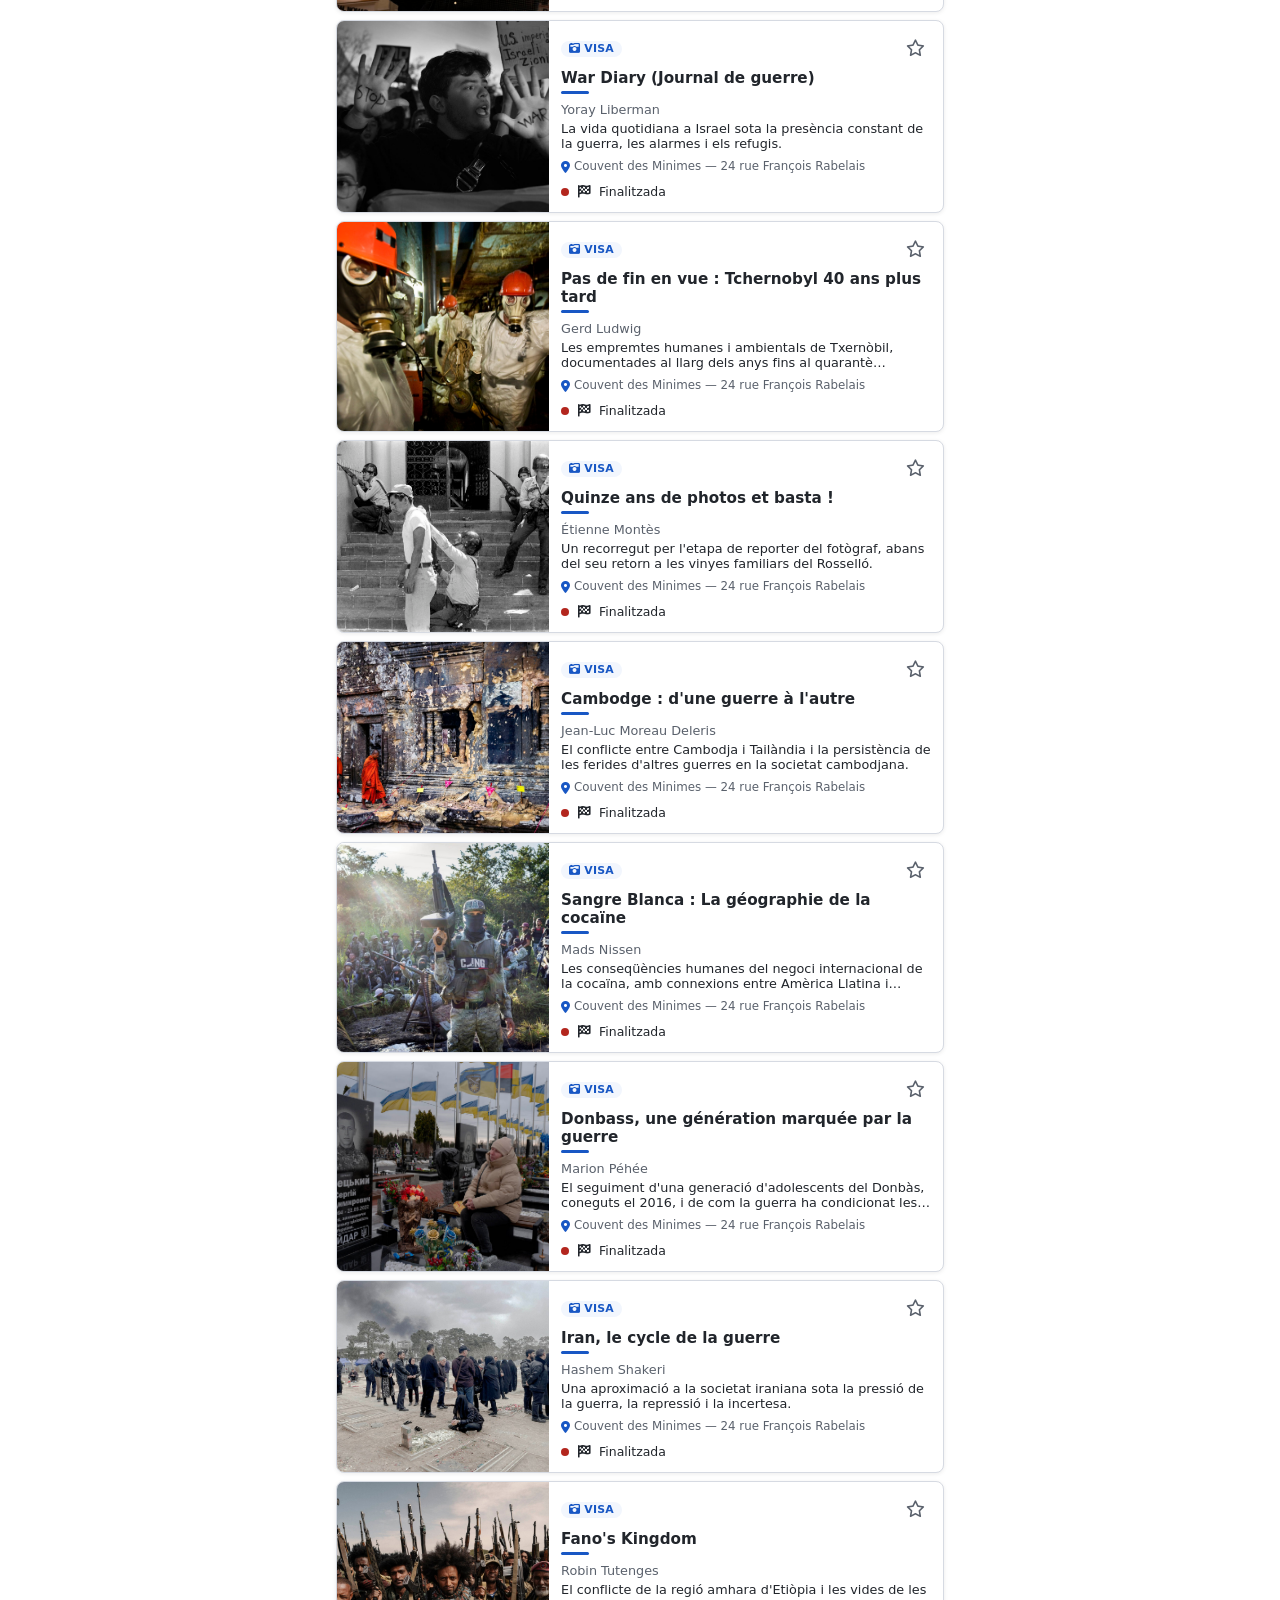
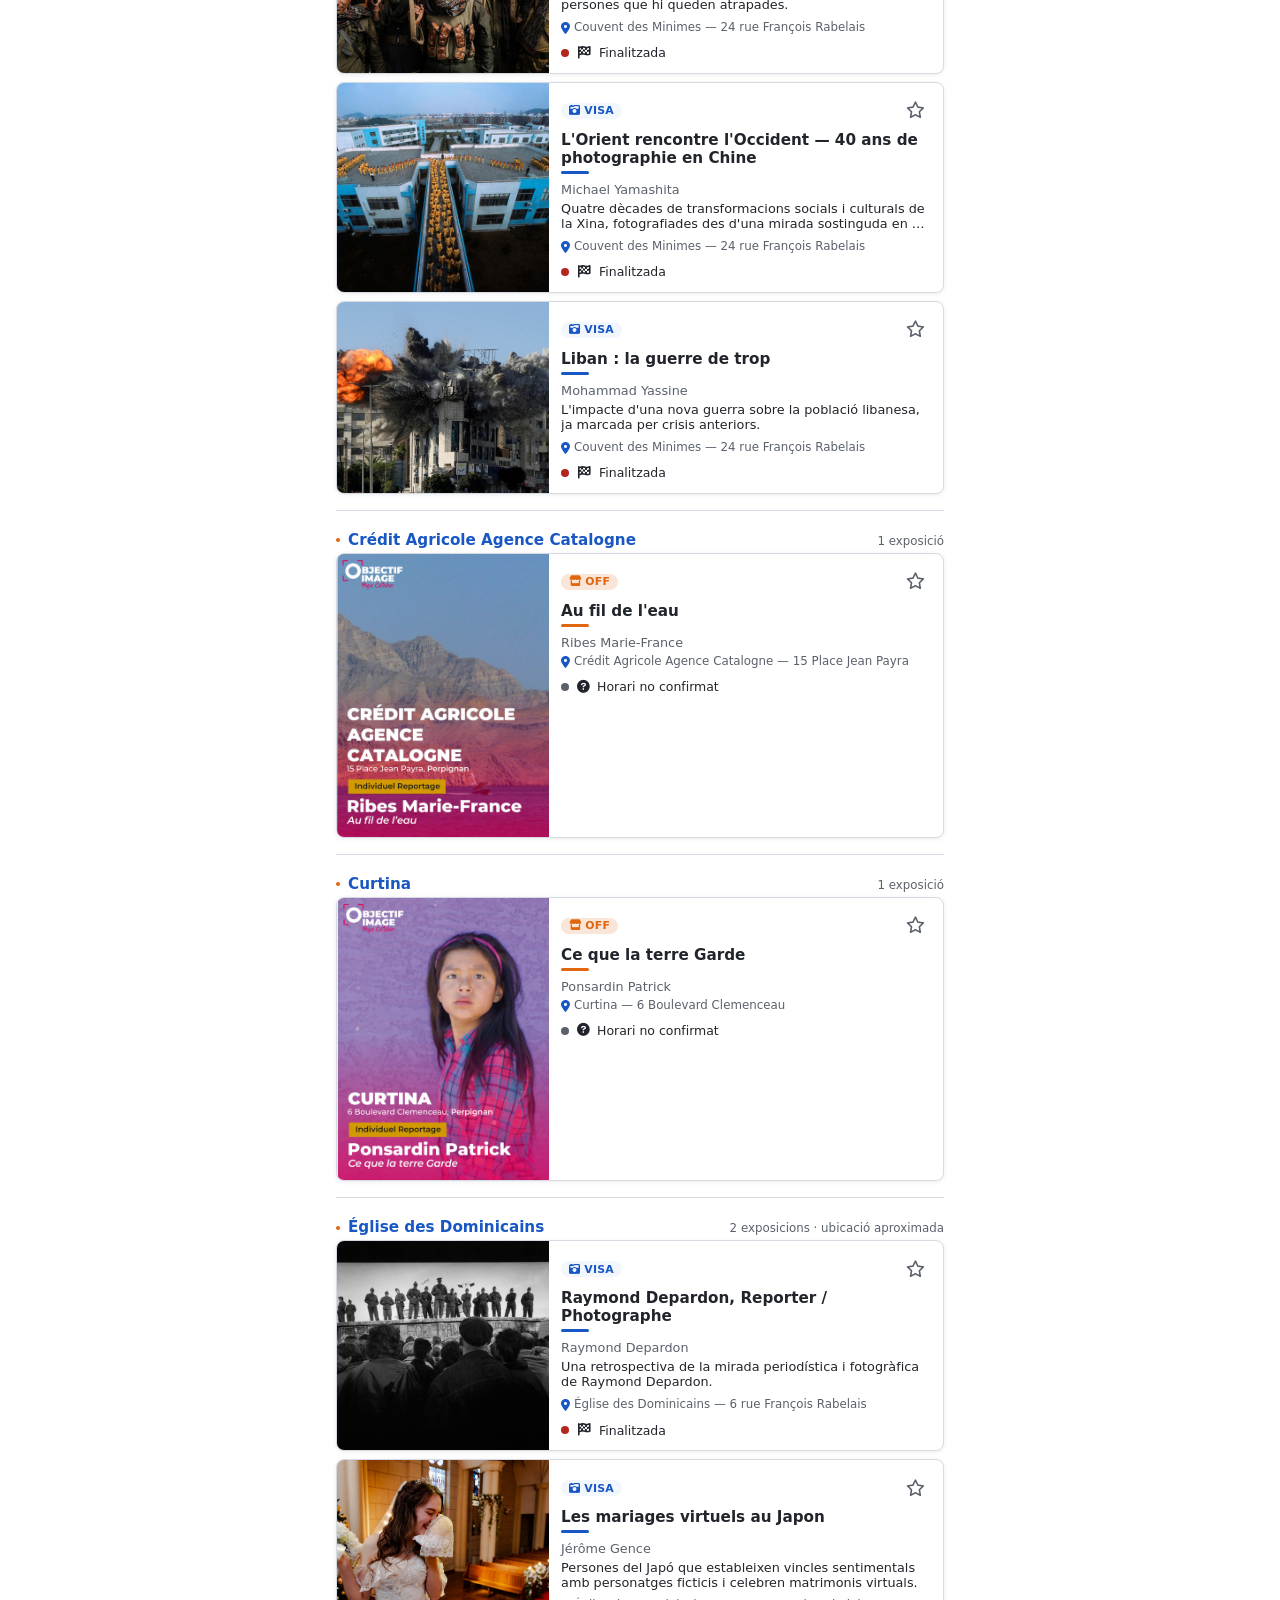
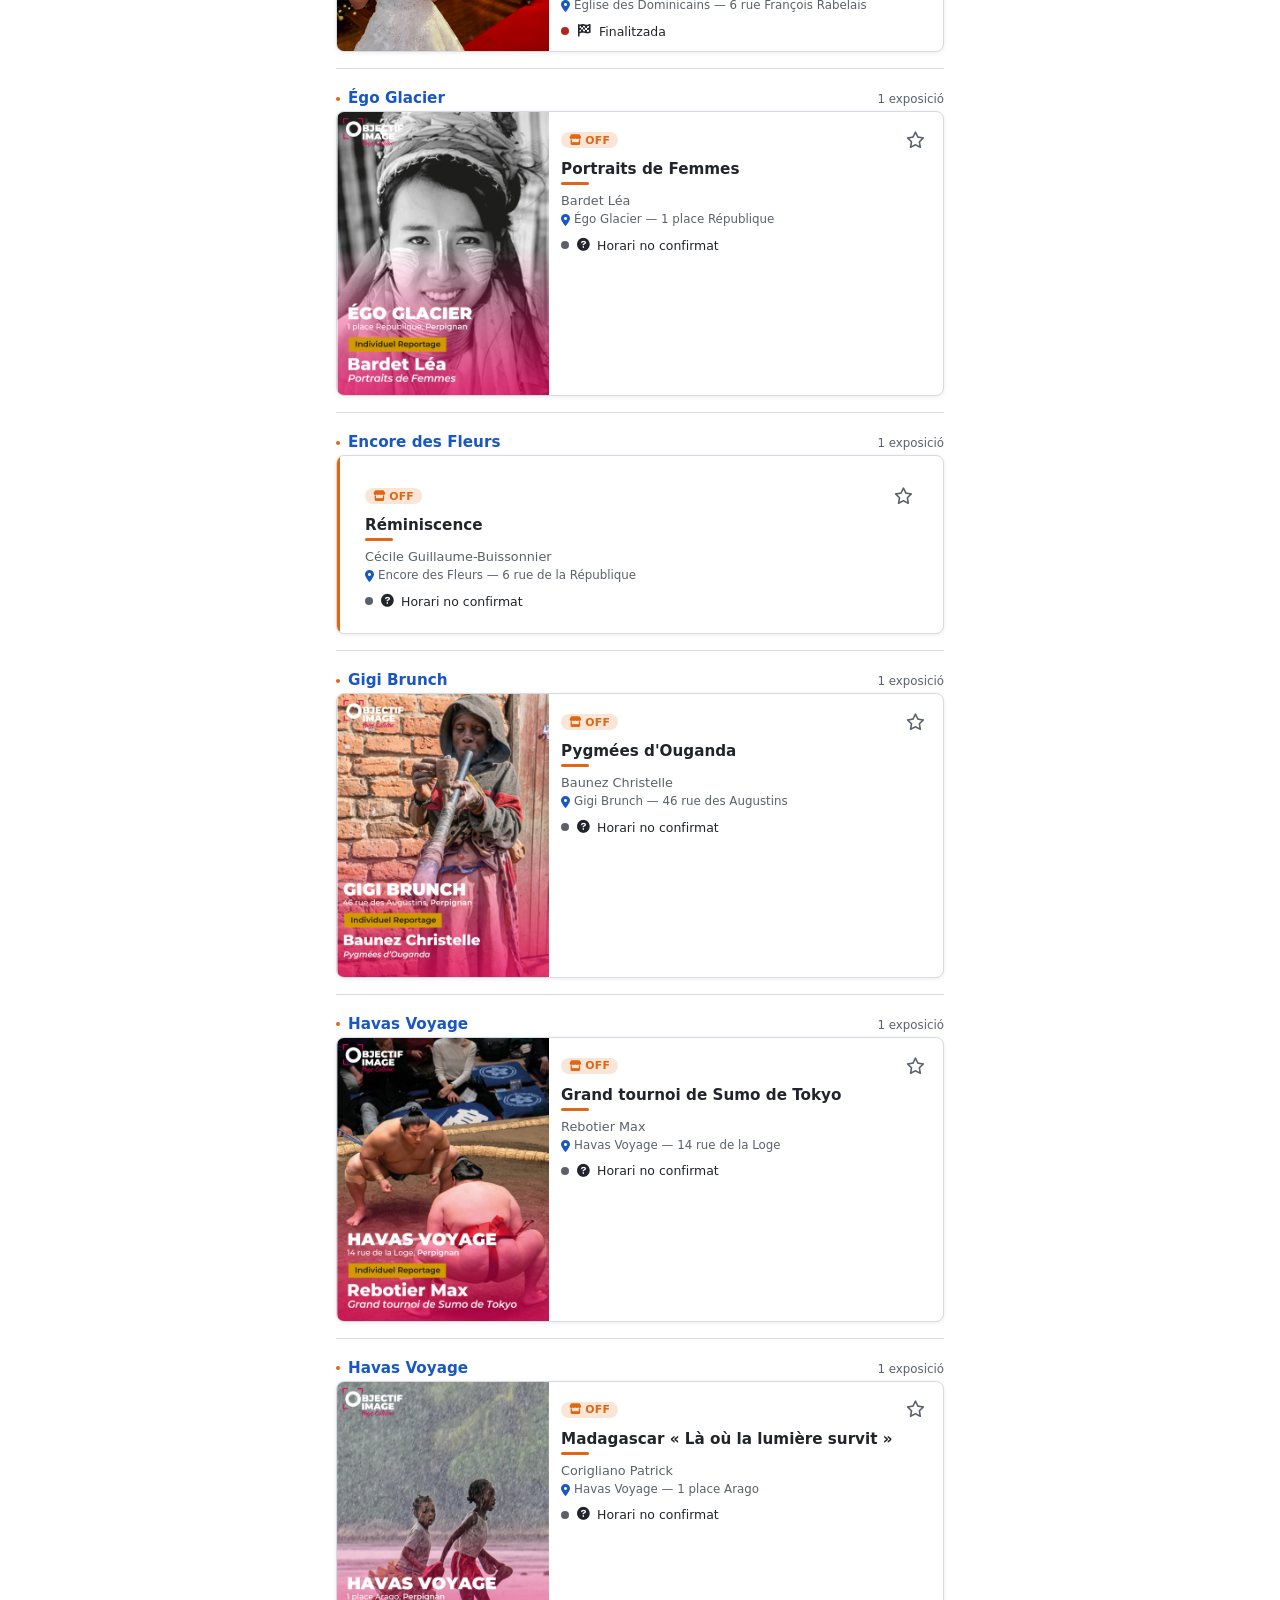
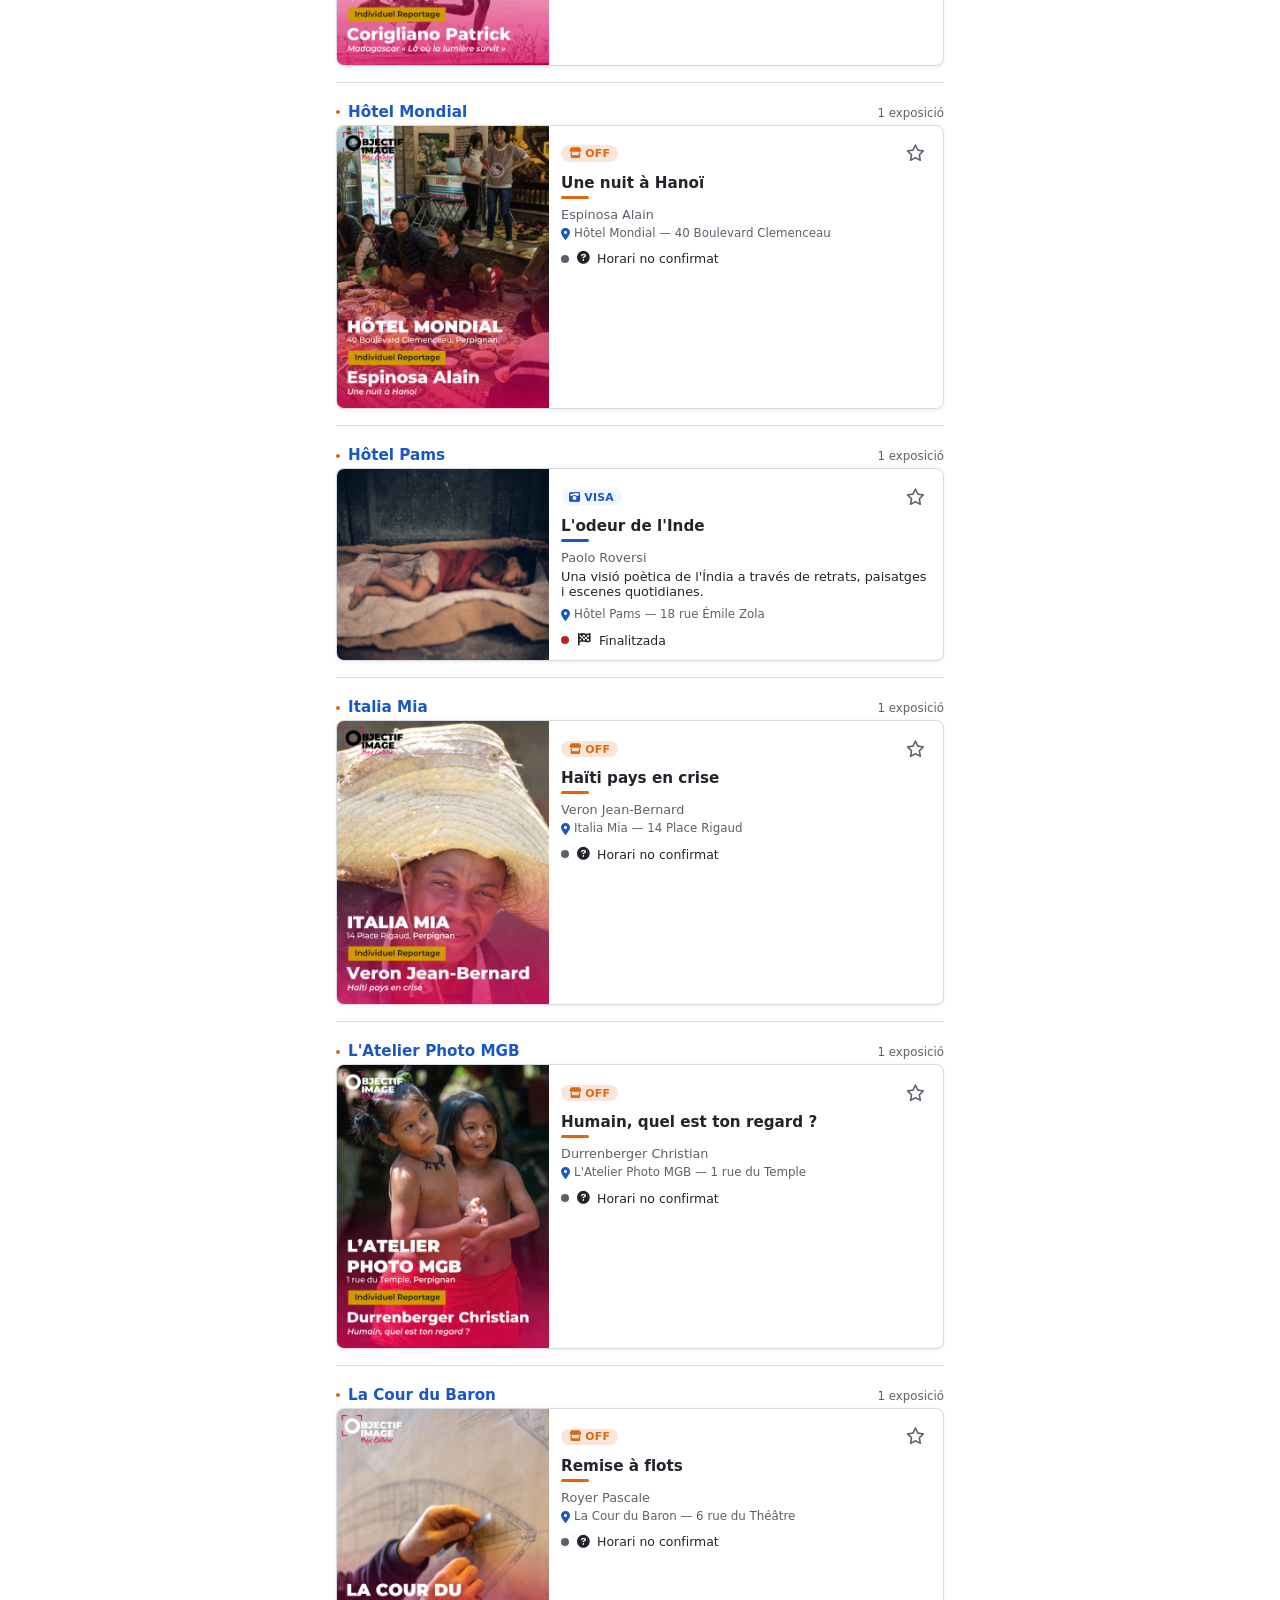
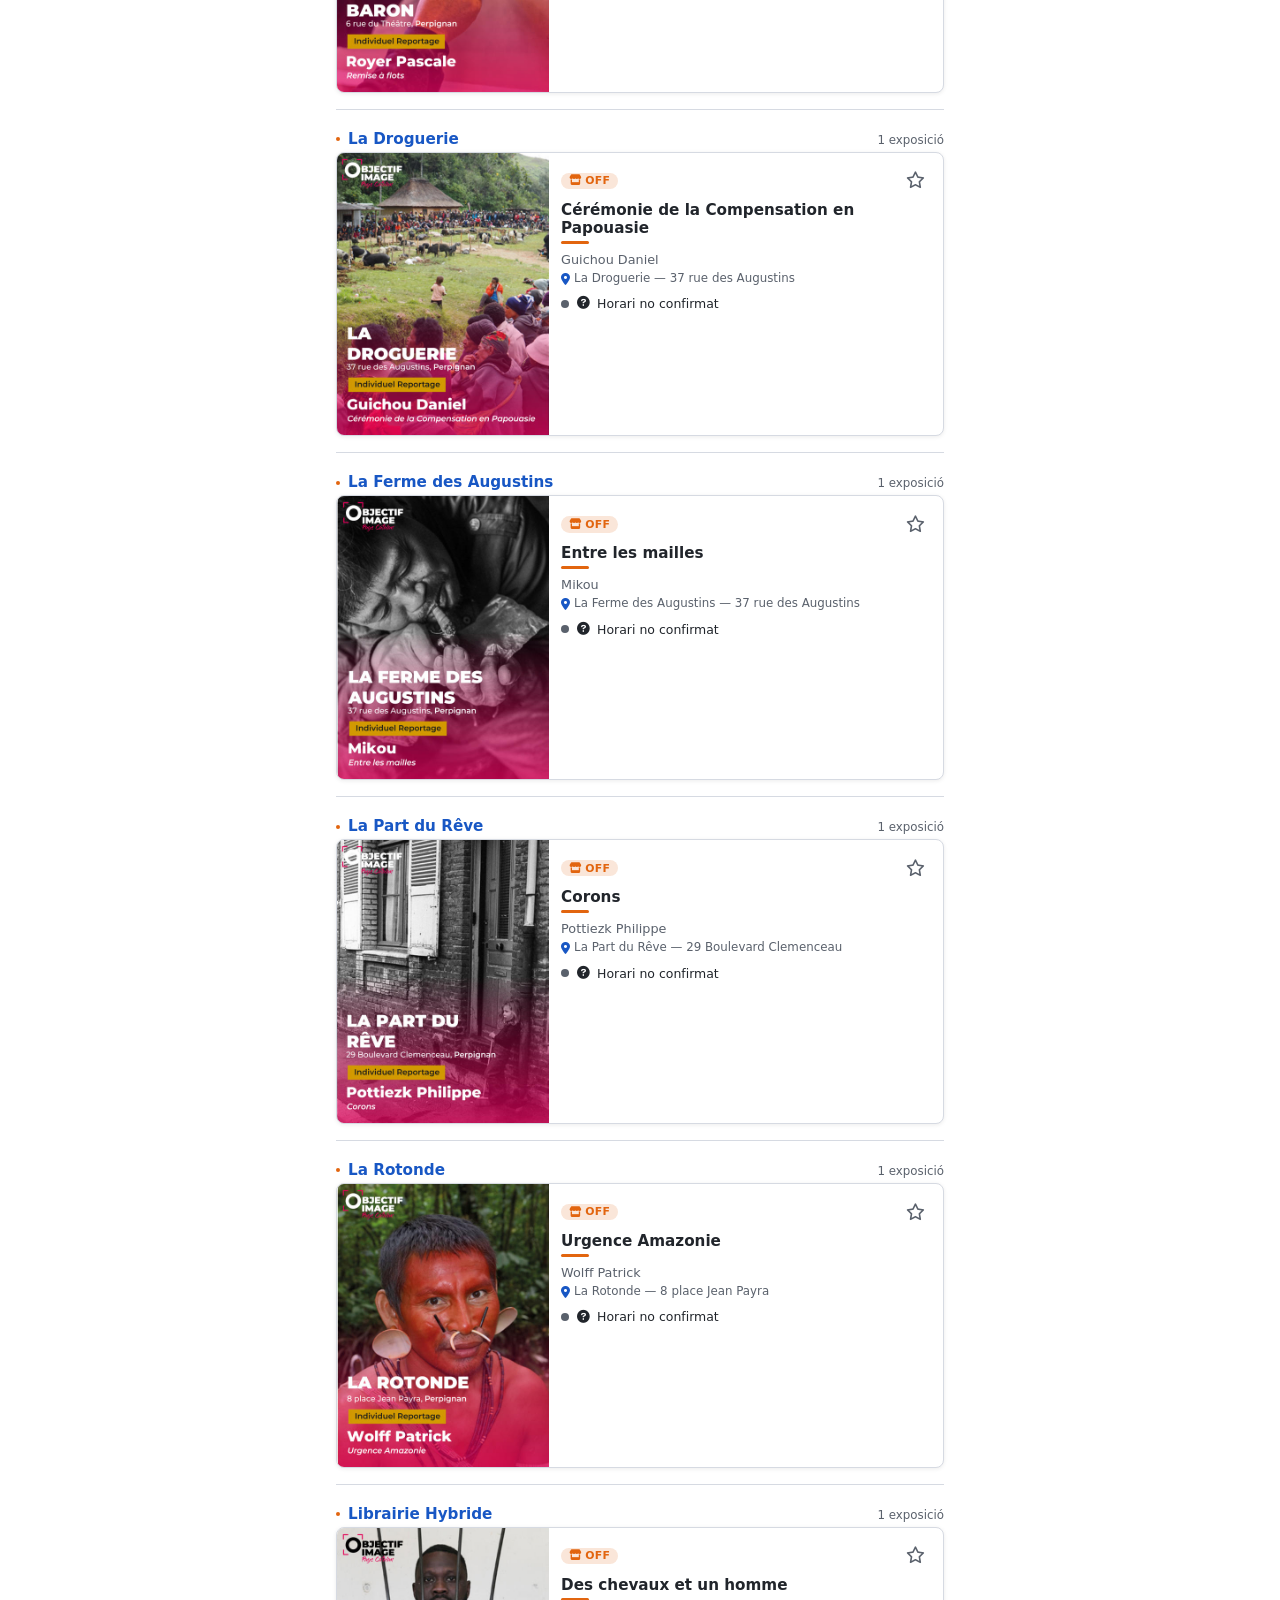
==== commit 41785844: "Unifica el títol de capçalera i mostra estat pendent a biografies d'autor - Totes les pàgines (A pro" ====
--- a/index.html
+++ b/index.html
@@ -37,8 +37,7 @@
         <img class="ds-site-header__logo" src="assets/icons/icon.svg" alt="" aria-hidden="true">
       </div>
       <div class="ds-site-header__text">
-        <p class="ds-site-header__title">Visa+OFF Perpinyà</p>
-        <p class="ds-site-header__tagline">Visa 2026 &middot; VISA OFF</p>
+        <p class="ds-site-header__title">Visa 2026 i VISA OFF</p>
         <p class="ds-site-header__subtitle" id="voff-header-date">—</p>
       </div>
       <button class="ds-button ds-button--sm ds-button--ghost voff-header__date-btn" id="btn-open-plan" type="button" aria-haspopup="dialog" aria-controls="dlg-plan">
--- a/assets/css/app.css
+++ b/assets/css/app.css
@@ -171,6 +171,8 @@
 .voff-card__imgcol {
   flex: 0 0 35%;
   align-self: stretch;
+  display: block;
+  cursor: pointer;
 }
 .voff-card__imgcol img {
   width: 100%;
@@ -470,6 +472,14 @@
 .voff-explora-toolbar__venue { flex: 1; min-width: 0; }
 .voff-results-pill { flex-shrink: 0; white-space: nowrap; }
 
+/* Distintiu de circuit OFF: badge.css no porta variant --accent —
+   override local només per a aquesta app (Visa=primary/blau ja
+   existent, OFF=accent/taronja, coherent amb la resta de l'app). */
+.voff-badge--off {
+  background: color-mix(in srgb, var(--ds-color-accent) 16%, var(--ds-color-surface));
+  color: var(--ds-color-accent);
+}
+
 /* ── Utilitats ── */
 .voff-sr-only {
   position: absolute;
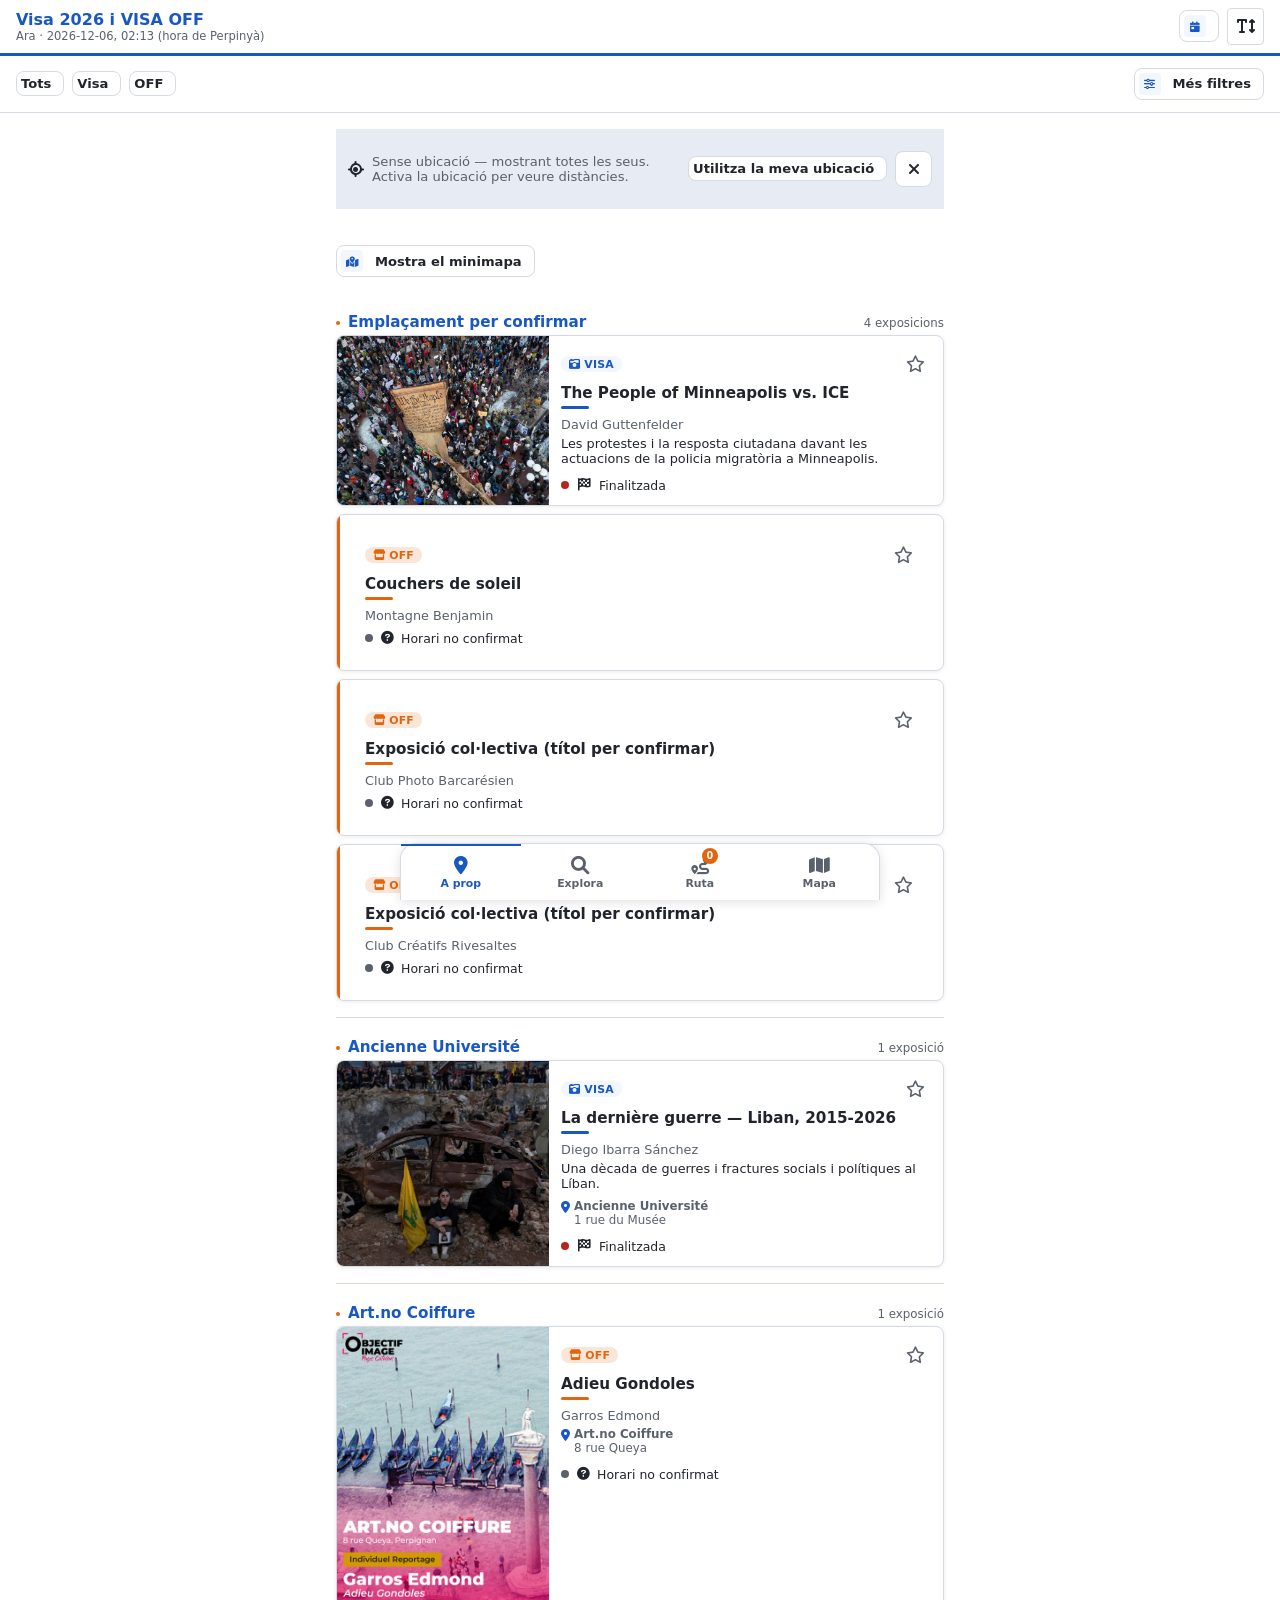
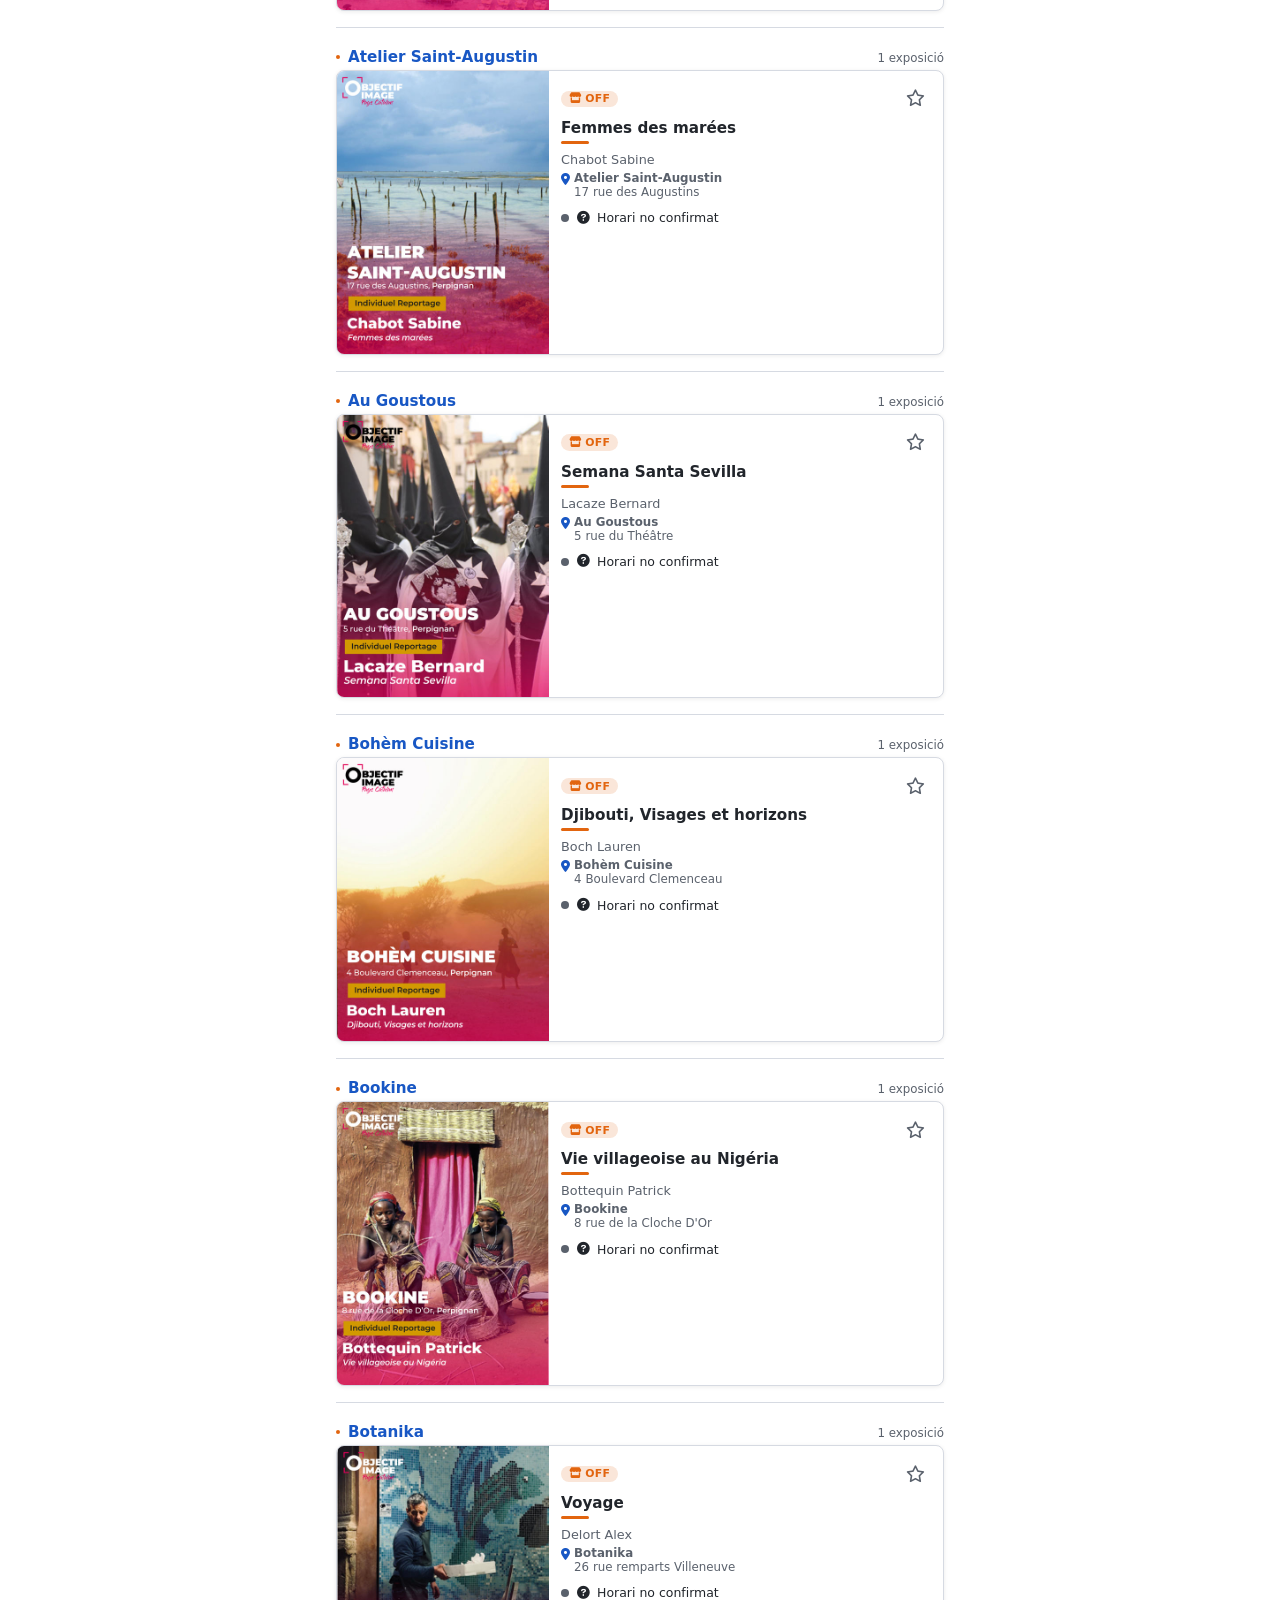
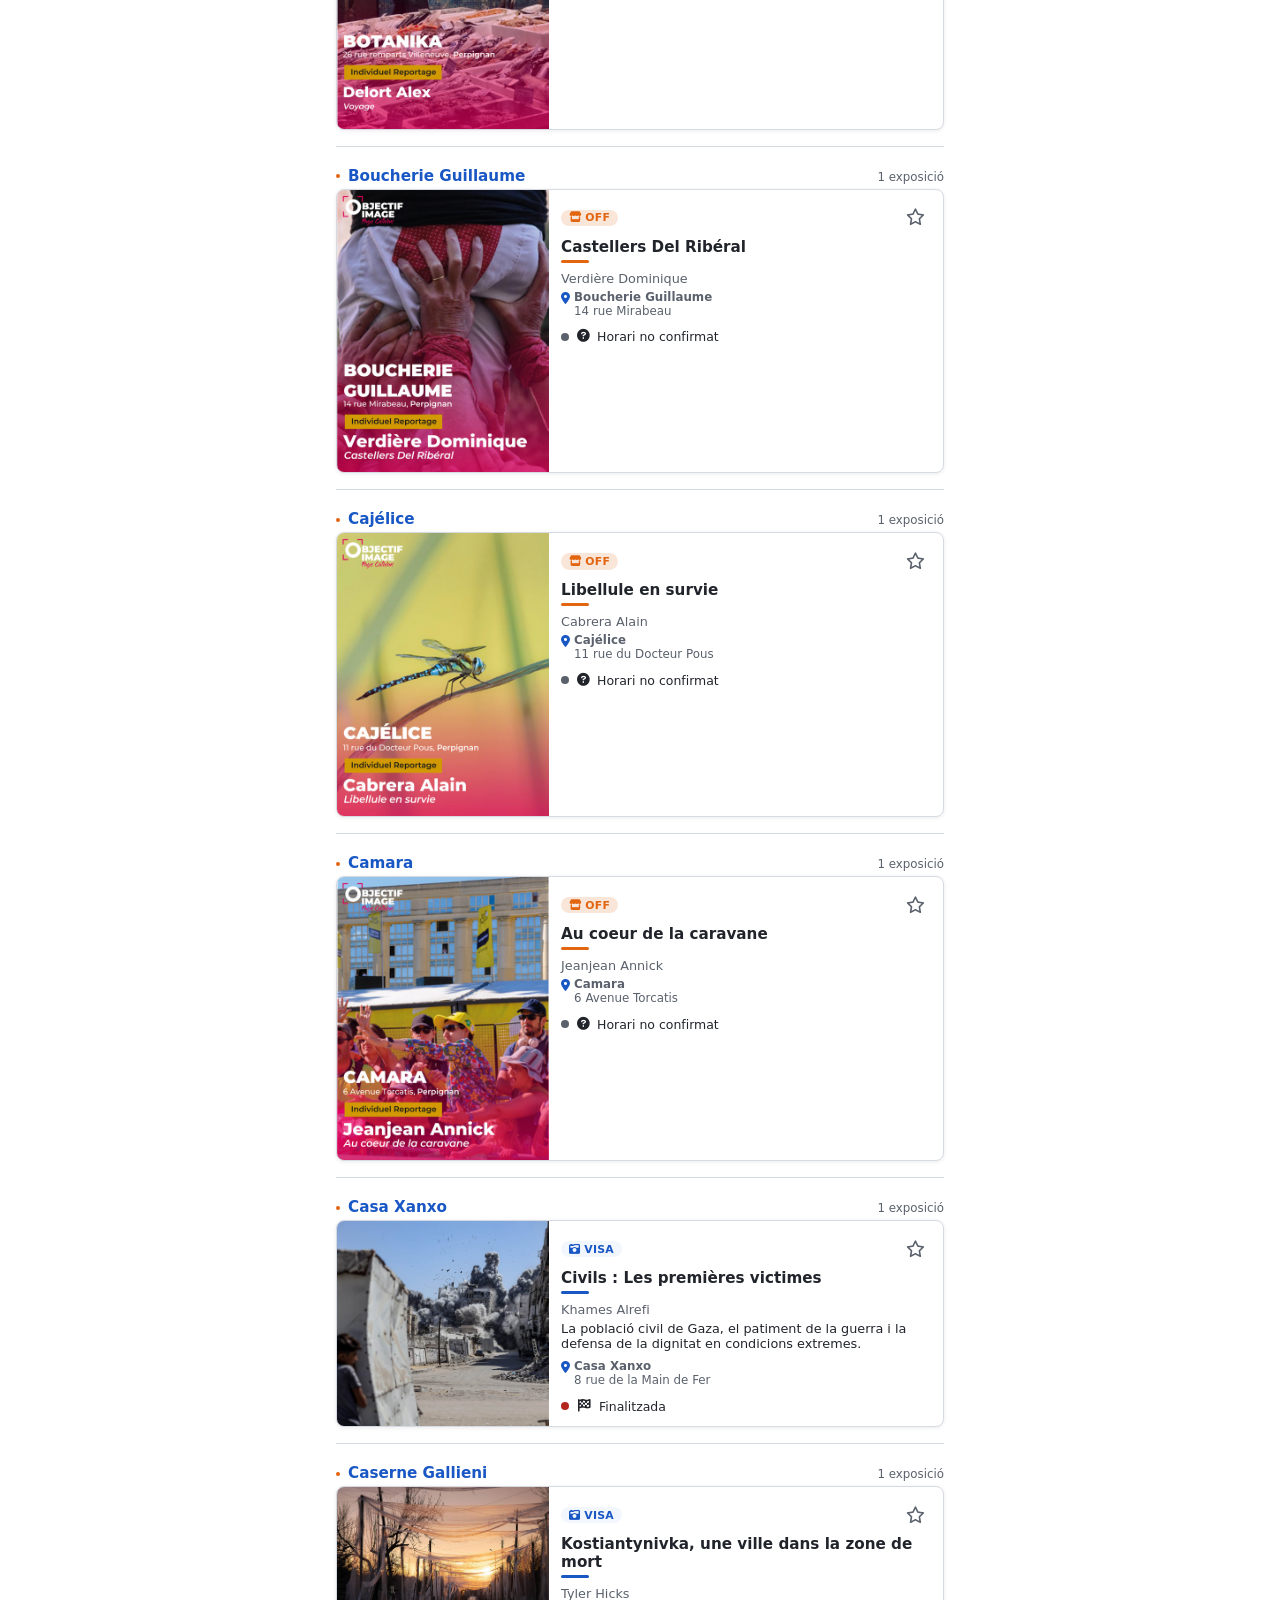
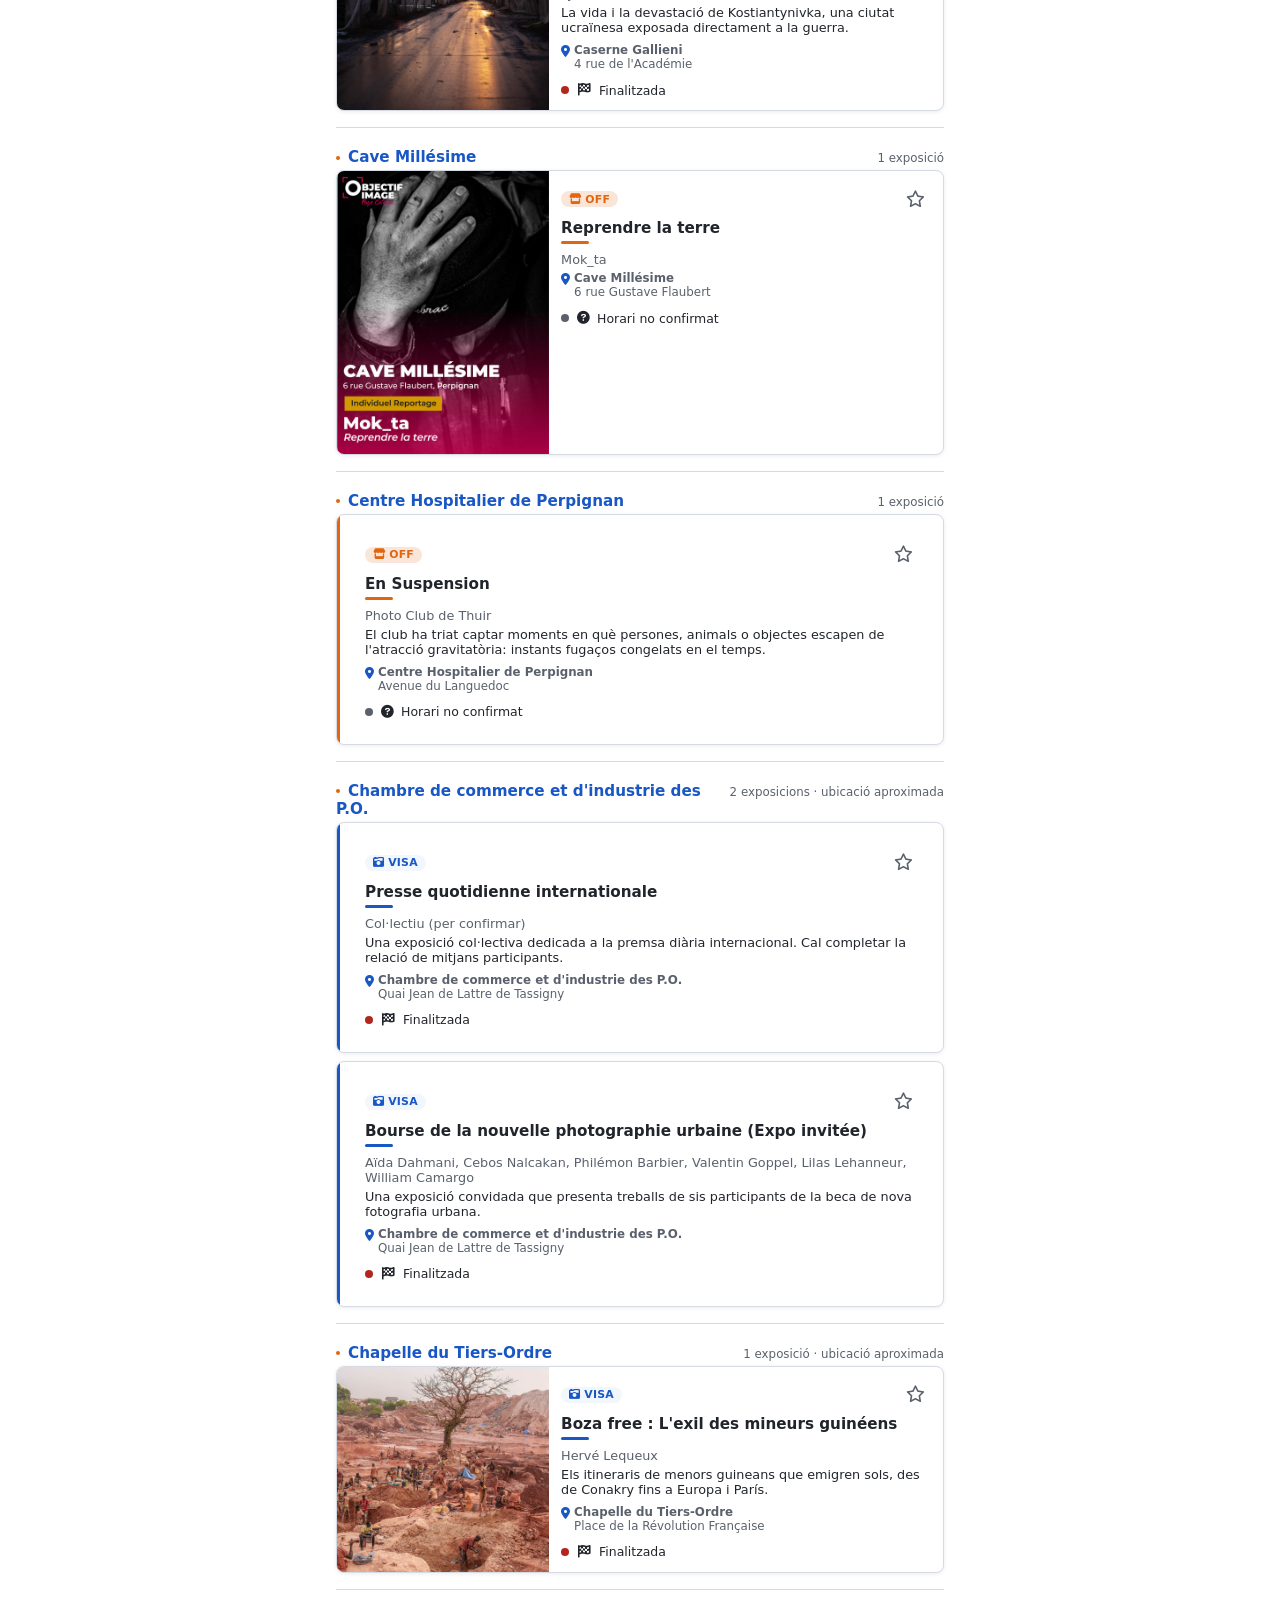
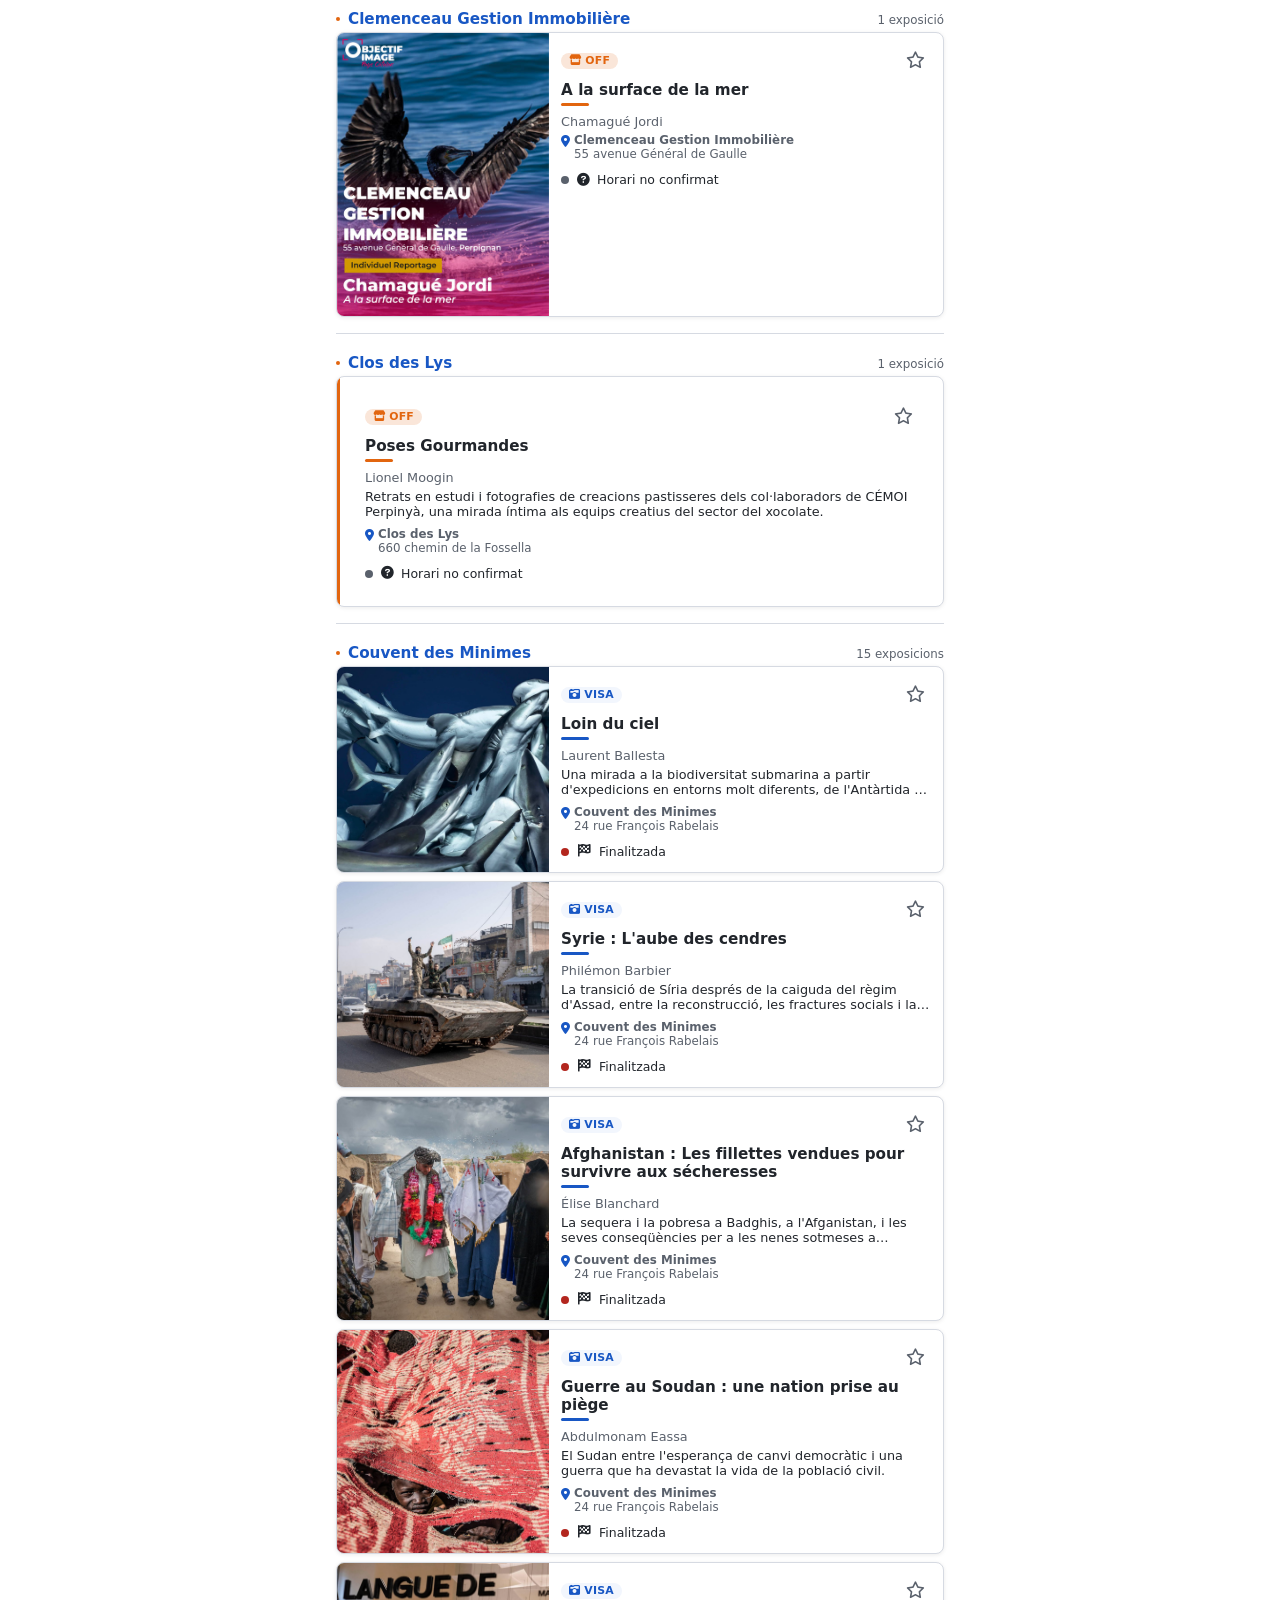
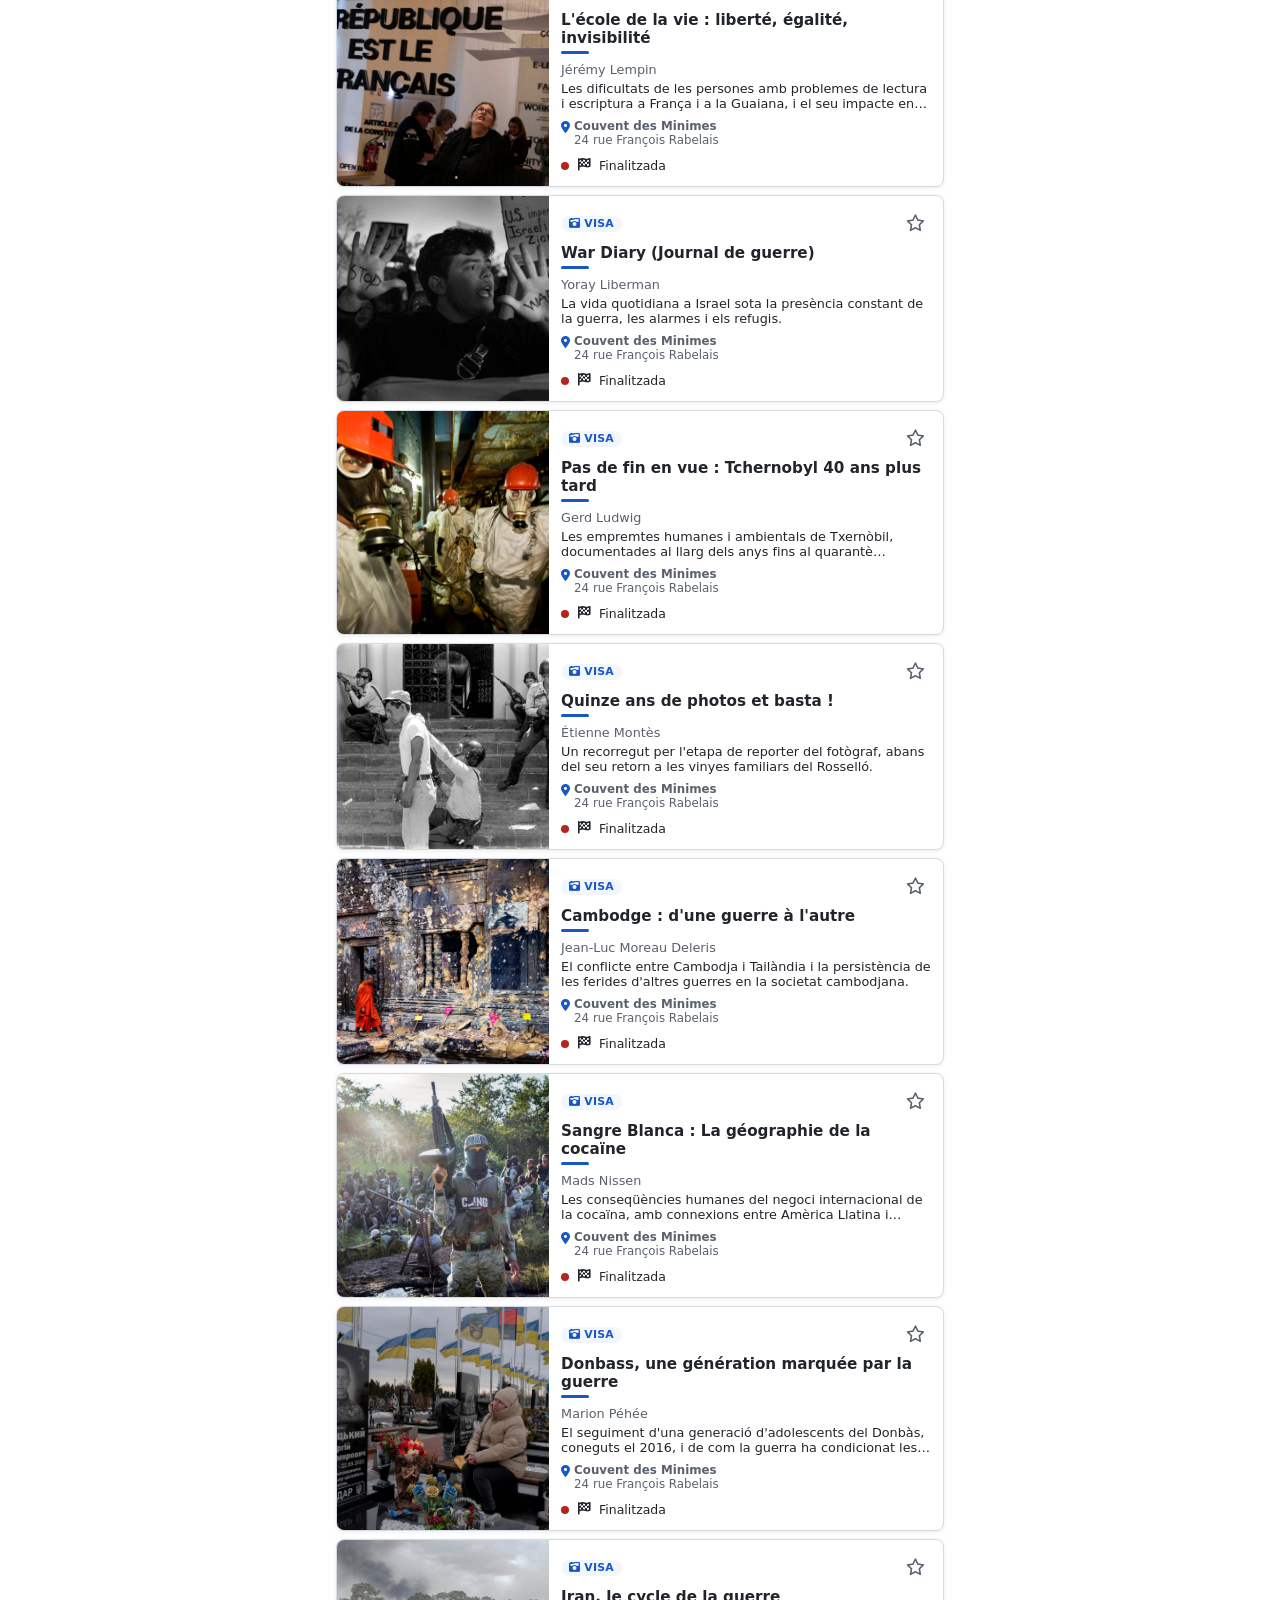
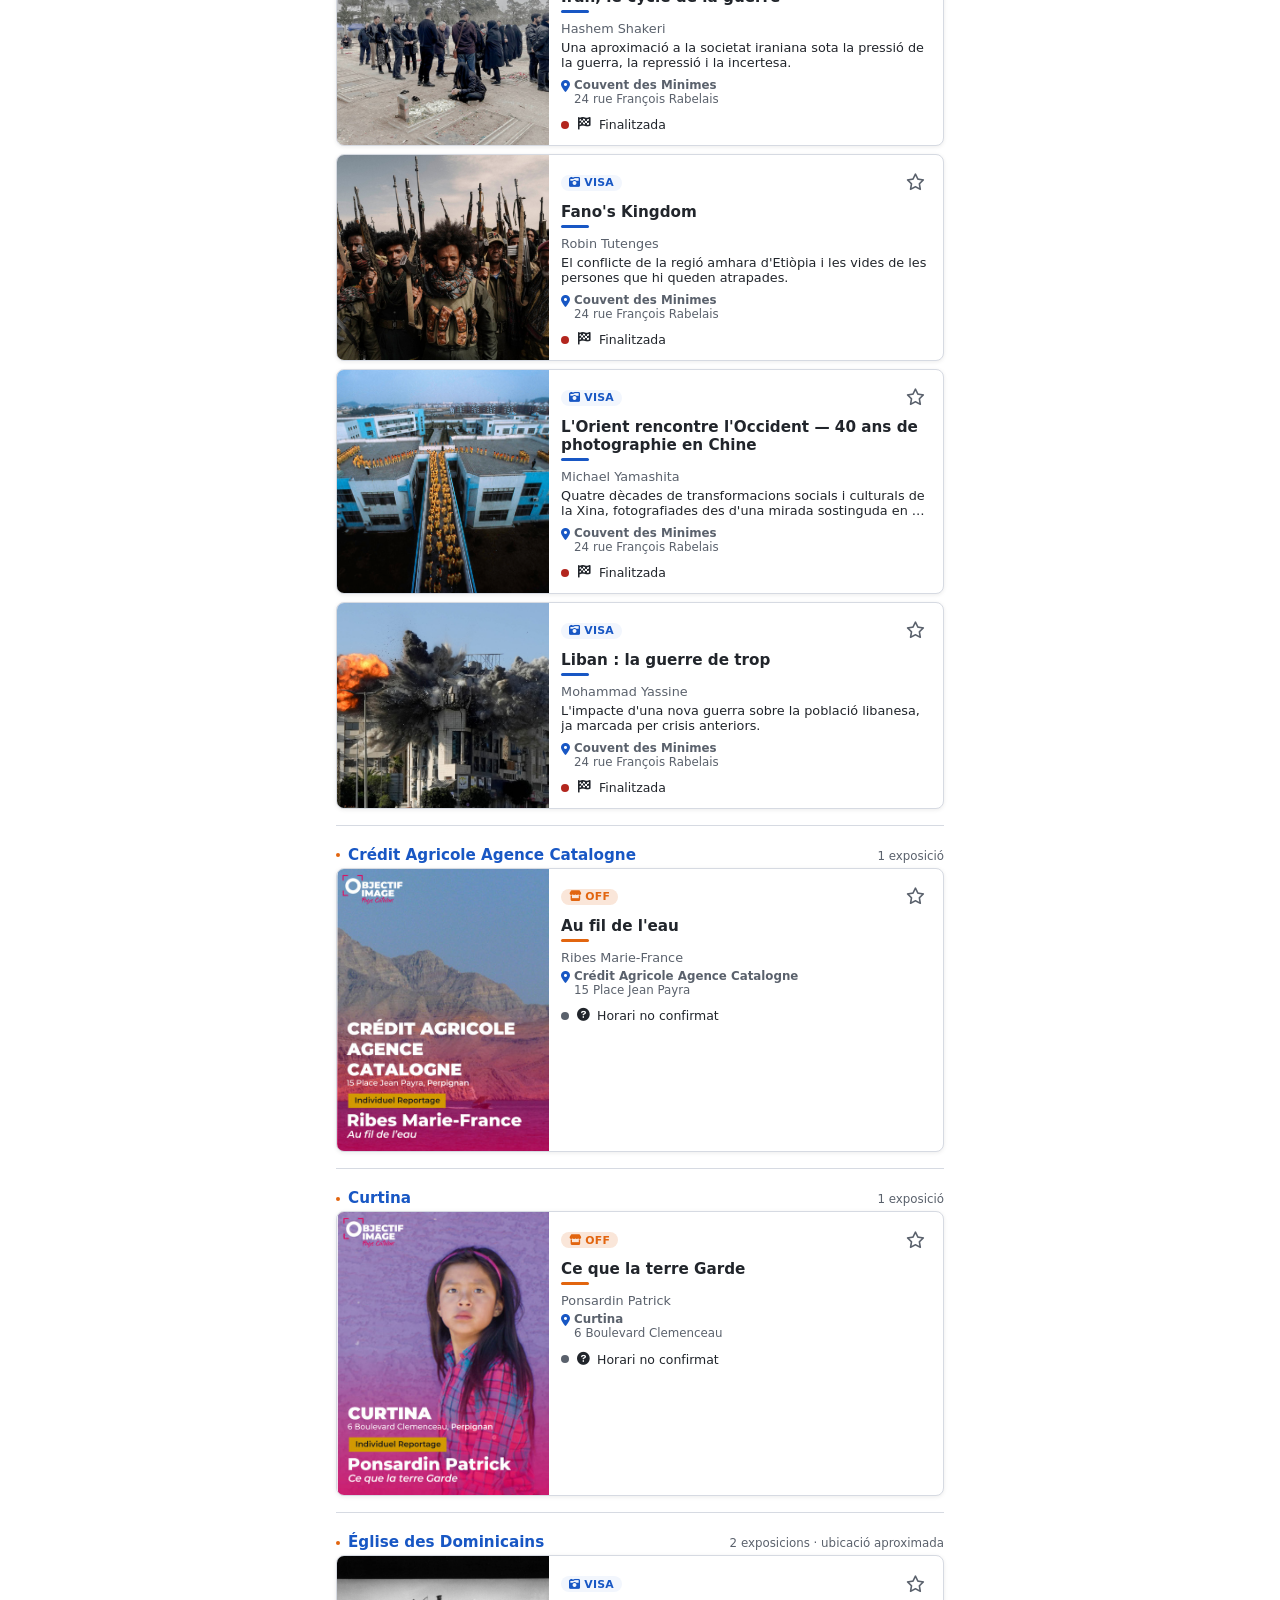
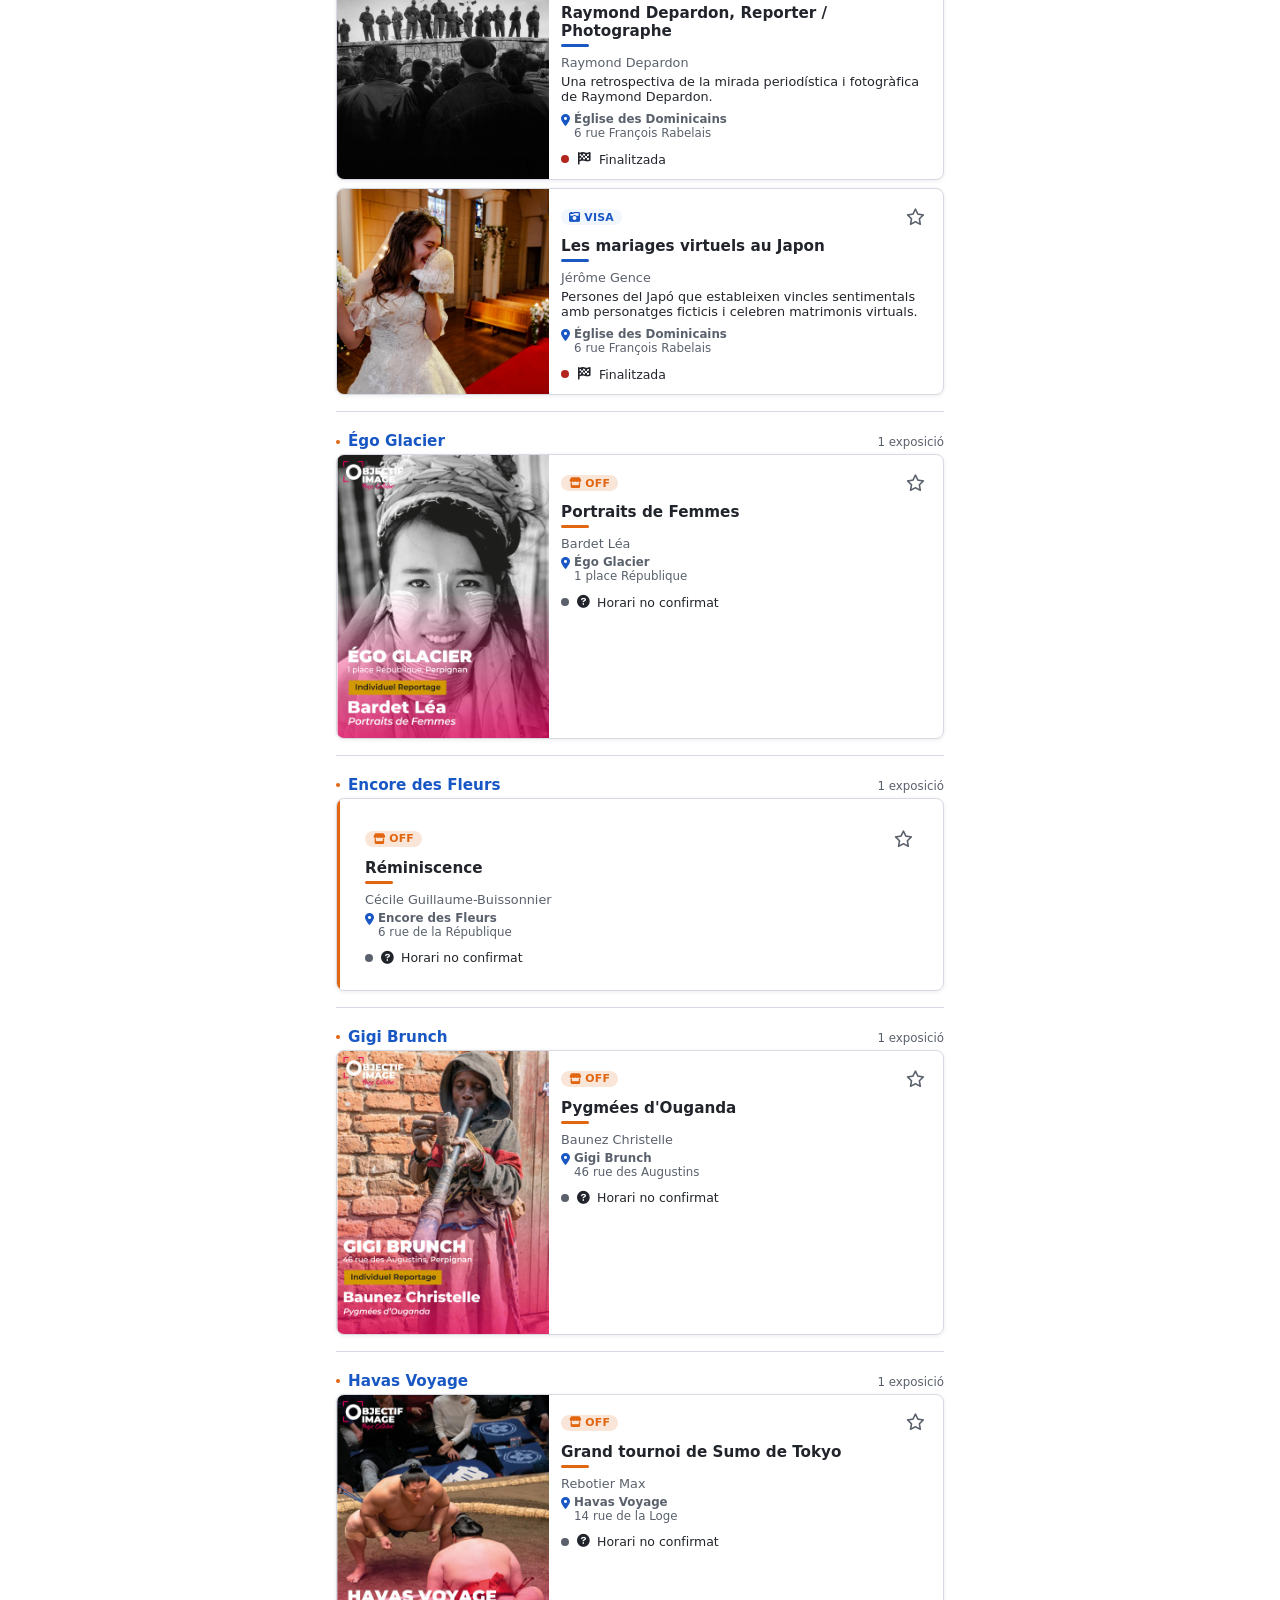
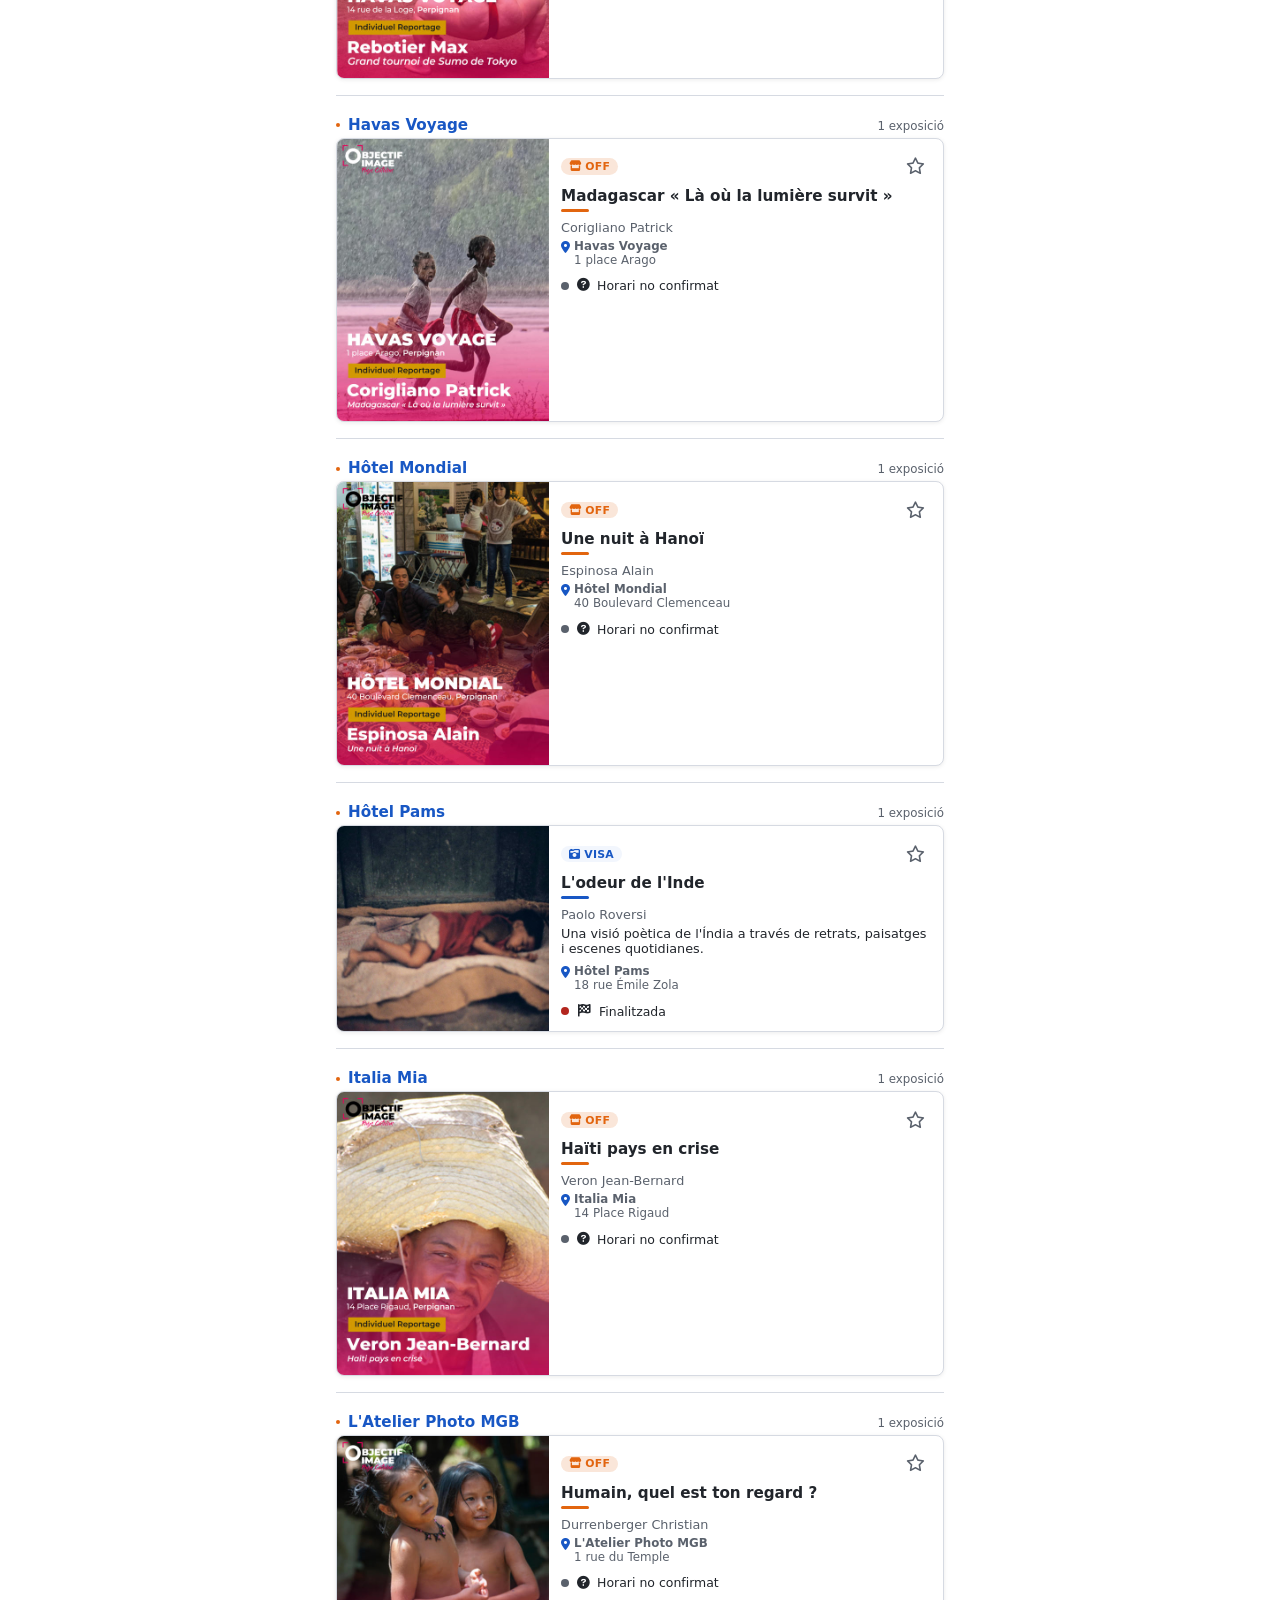
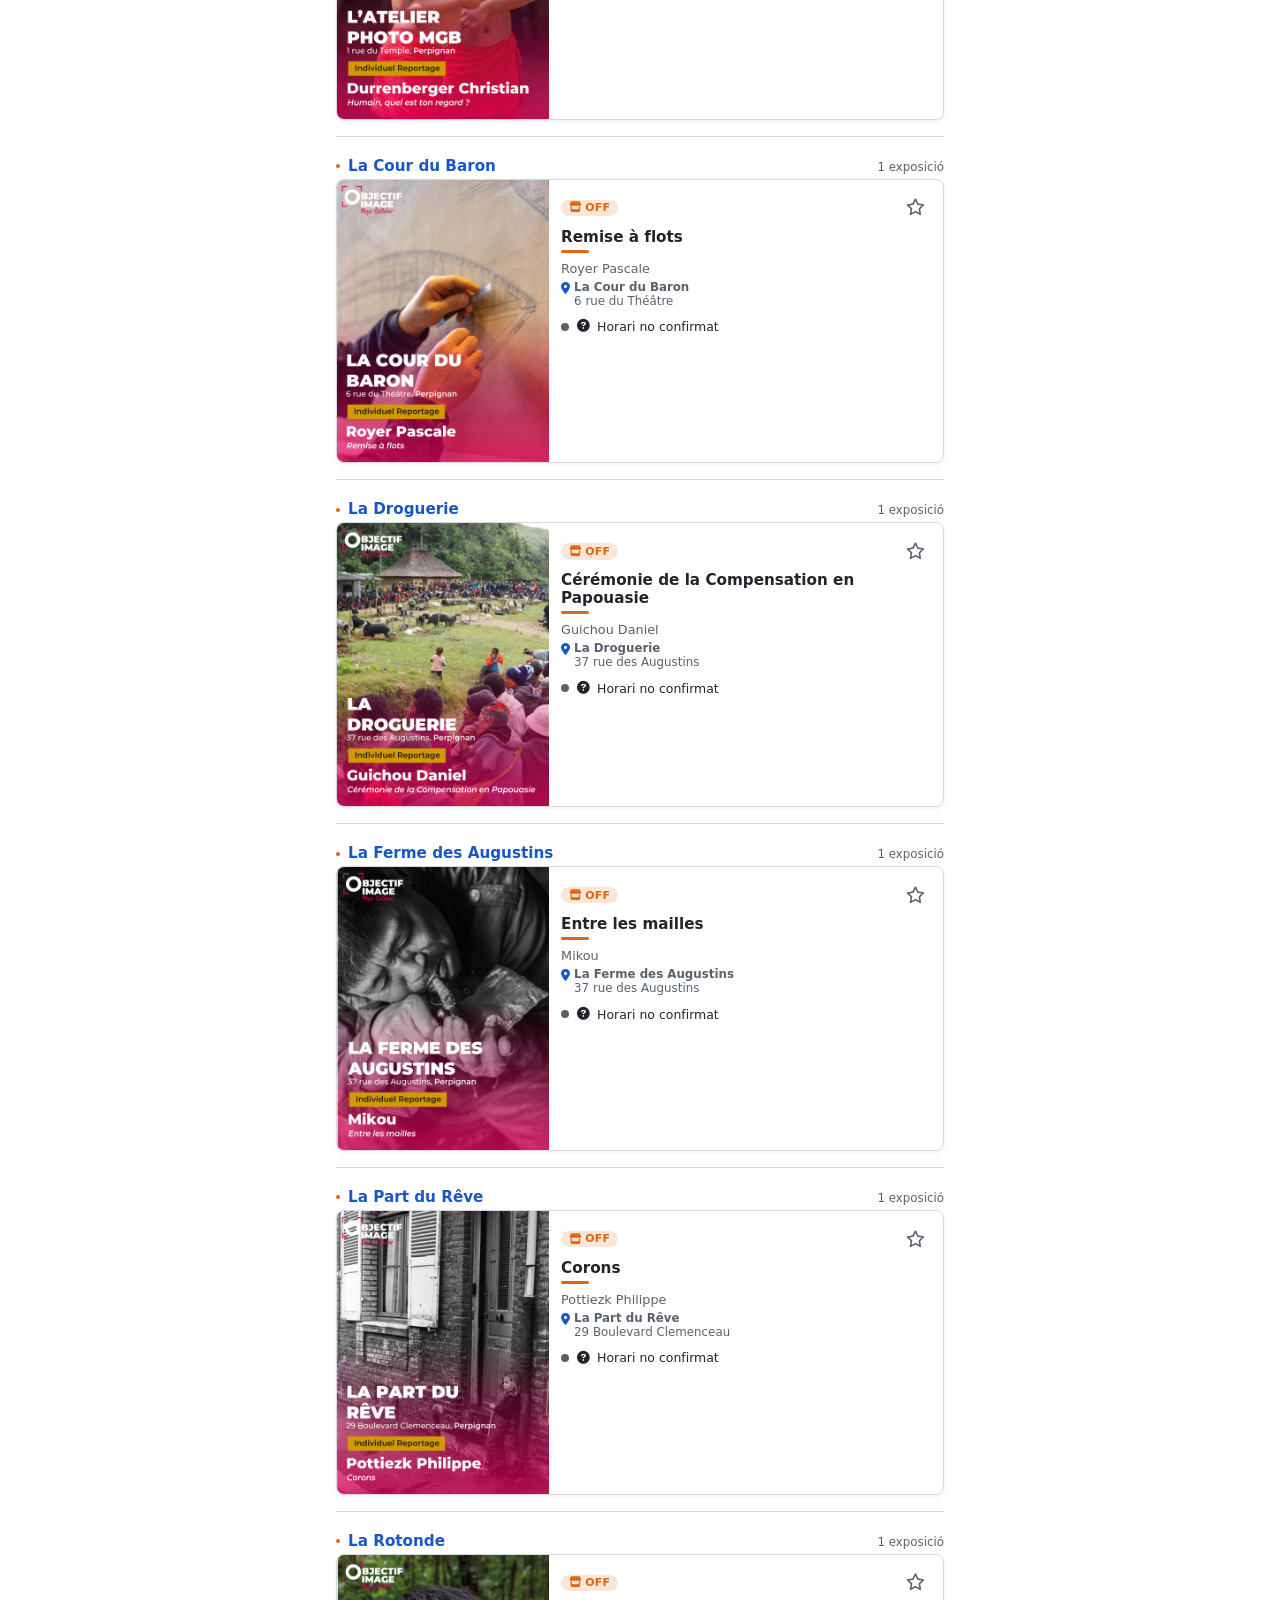
==== commit d191422b: "Botó de mida de lletra, adreces amb salt de línia, sense scroll lateral i capçalera sense icona - No" ====
--- a/index.html
+++ b/index.html
@@ -33,17 +33,19 @@
 
   <header class="voff-header-wrap">
     <div class="ds-site-header">
-      <div class="ds-site-header__logo-wrap">
-        <img class="ds-site-header__logo" src="assets/icons/icon.svg" alt="" aria-hidden="true">
-      </div>
       <div class="ds-site-header__text">
         <p class="ds-site-header__title">Visa 2026 i VISA OFF</p>
         <p class="ds-site-header__subtitle" id="voff-header-date">—</p>
       </div>
-      <button class="ds-button ds-button--sm ds-button--ghost voff-header__date-btn" id="btn-open-plan" type="button" aria-haspopup="dialog" aria-controls="dlg-plan">
-        <i class="fa-solid fa-calendar-day" aria-hidden="true"></i>
-        <span class="voff-sr-only">Mode Ara / Planificar</span>
-      </button>
+      <div class="voff-header__actions">
+        <button class="ds-button ds-button--sm ds-button--ghost voff-header__date-btn" id="btn-open-plan" type="button" aria-haspopup="dialog" aria-controls="dlg-plan">
+          <i class="fa-solid fa-calendar-day" aria-hidden="true"></i>
+          <span class="voff-sr-only">Mode Ara / Planificar</span>
+        </button>
+        <button class="ds-icon-button voff-header__fontsize-btn" id="btn-fontsize" type="button" aria-label="Augmenta la mida de la lletra">
+          <i class="fa-solid fa-text-height" aria-hidden="true"></i>
+        </button>
+      </div>
     </div>
     <div class="voff-filters" role="group" aria-label="Filtra per circuit">
       <button class="ds-button ds-button--sm" data-circuit-filter="tots" type="button">Tots</button>
@@ -133,6 +135,7 @@
     <div class="ds-modal__body" id="dlg-fitxa-body"></div>
   </dialog>
 
+  <script src="js/fontsize.js"></script>
   <script src="js/aprop.js"></script>
 </body>
 </html>
--- a/assets/css/app.css
+++ b/assets/css/app.css
@@ -2,7 +2,7 @@
    Visa+OFF Perpinyà — afegits propis (per sobre del design-system
    compartit). Mòbil-first: dissenyat a 390px, comprovat a 320/360/430
    i escriptori. Tot fa servir els tokens --ds-color-x / --ds-space-x
-   de la skin activa, amb UN sol override local (vegeu just sota).
+   de la skin activa, amb els overrides locals següents.
    ============================================================ */
 
 /* Override local, només d'aquesta app: fons blanc en lloc del gris
@@ -13,7 +13,30 @@
   --ds-color-bg: #ffffff;
 }
 
-/* ── Capçalera (.ds-site-header del design-system, sticky, amb logo) ── */
+/* Evita el desplaçament lateral accidental en gestos tàctils (un
+   fregament vertical una mica en diagonal no ha d'arrossegar la
+   pàgina cap als costats) — només desplaçament vertical a nivell de
+   pàgina. Els contenidors amb scroll horitzontal intencionat
+   (.voff-filters, .voff-map-filters) no en depenen: mantenen el seu
+   propi comportament tàctil per defecte. */
+html, body {
+  overflow-x: hidden;
+  touch-action: pan-y pinch-zoom;
+}
+
+/* Mida de lletra (accessibilitat, botó a la capçalera — js/fontsize.js).
+   Escala el font-size arrel: com que tot el design-system està
+   dimensionat en rem, un sol canvi aquí escala text, espaiats i icones
+   de tota l'app de manera coherent. */
+html.voff-text-lg { font-size: 112.5%; }
+html.voff-text-xl { font-size: 125%; }
+
+/* ── Capçalera (.ds-site-header del design-system, sticky, sense logo) ──
+   S'ha tret el logo-wrap (icona) per estalviar alçada: el bloc de text
+   queda com a primer element, per això es neutralitza el separador
+   (border-left en escriptori / border-top en mòbil quan la capçalera
+   passa a columna) que el design-system afegia per marcar-lo respecte
+   al logo — ja no té sentit sense cap element abans. */
 .voff-header-wrap {
   position: sticky;
   top: 0;
@@ -22,17 +45,13 @@
 }
 
 .voff-header-wrap .ds-site-header {
-  padding: var(--ds-space-3) var(--ds-space-4);
-}
-
-.voff-header-wrap .ds-site-header__logo-wrap {
-  min-width: 40px;
-  min-height: 36px;
-  padding: var(--ds-space-1) var(--ds-space-2);
-}
-
-.voff-header-wrap .ds-site-header__logo {
-  height: 20px;
+  padding: var(--ds-space-2) var(--ds-space-4);
+  gap: var(--ds-space-2);
+}
+
+.voff-header-wrap .ds-site-header__text {
+  border: none;
+  padding: 0;
 }
 
 .voff-header-wrap .ds-site-header__title {
@@ -49,17 +68,21 @@
   text-overflow: ellipsis;
 }
 
-.voff-header-wrap .ds-site-header__tagline {
-  margin: 1px 0 0;
-  font-size: 0.68rem;
-  font-weight: 600;
-  color: var(--ds-color-accent);
-  letter-spacing: 0.02em;
-}
-
-.voff-header__date-btn {
+/* Contenidor dels botons d'acció de la capçalera (data/planificació,
+   mida de lletra…) — un sol element de flex perquè, quan la capçalera
+   passa a columna en mòbil (media query més avall), els botons quedin
+   junts en una mateixa fila en lloc d'un per línia. */
+.voff-header__actions {
+  display: flex;
+  align-items: center;
+  gap: var(--ds-space-2);
   flex-shrink: 0;
   margin-left: auto;
+}
+
+.voff-header__date-btn,
+.voff-header__fontsize-btn {
+  flex-shrink: 0;
 }
 
 /* Filtres visibles (Tots/Visa/OFF) + desplegable de filtres addicionals. */
@@ -269,6 +292,17 @@
 }
 .voff-card__venue i { margin-top: 2px; flex-shrink: 0; color: var(--ds-color-primary); }
 
+/* Nom de la seu + adreça, en línies separades dins la mateixa columna
+   (min-width:0 perquè pugui encongir dins del flex i faci salt de
+   línia en lloc de sortir de la targeta/pantalla). */
+.voff-card__venue-text {
+  display: flex;
+  flex-direction: column;
+  min-width: 0;
+}
+.voff-card__venue-name { font-weight: 600; }
+.voff-card__venue-address { white-space: normal; overflow-wrap: anywhere; }
+
 .voff-card__status { font-size: 0.78rem; }
 
 /* ── Control de geolocalització ── */
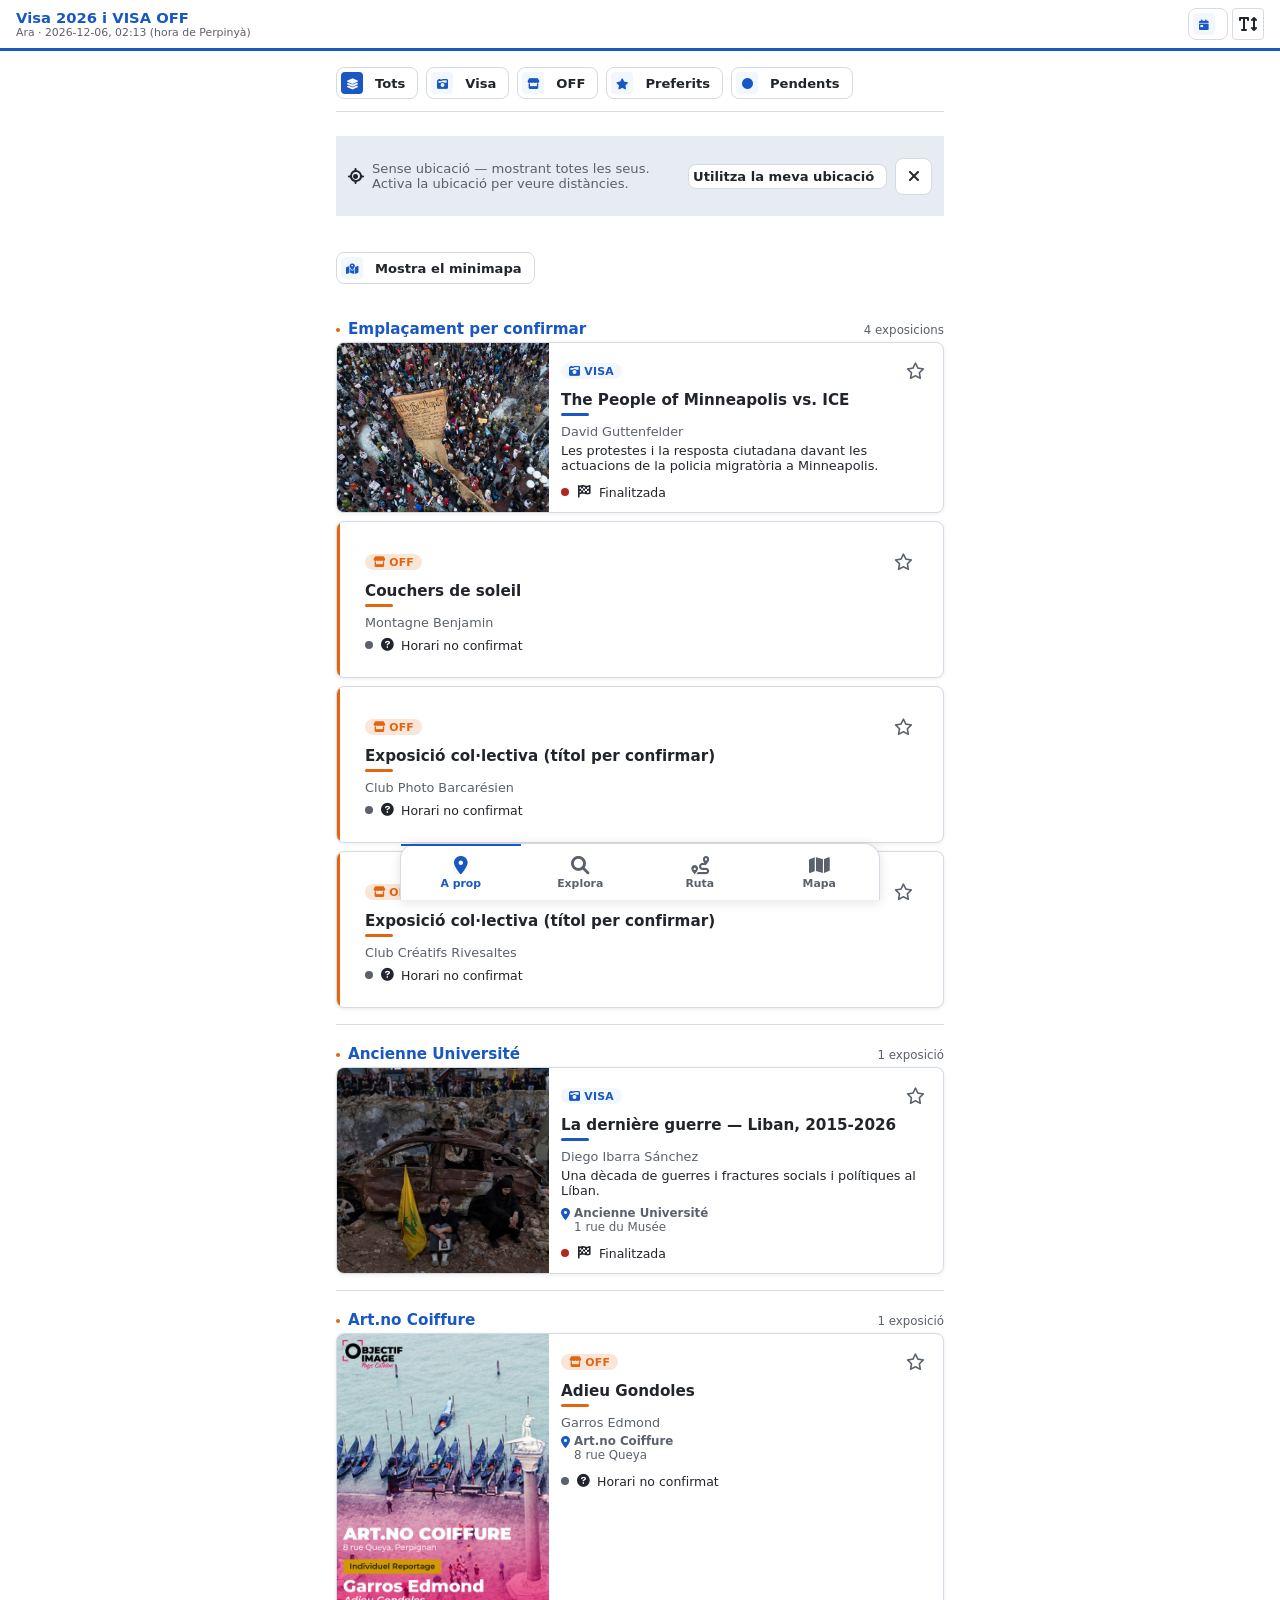
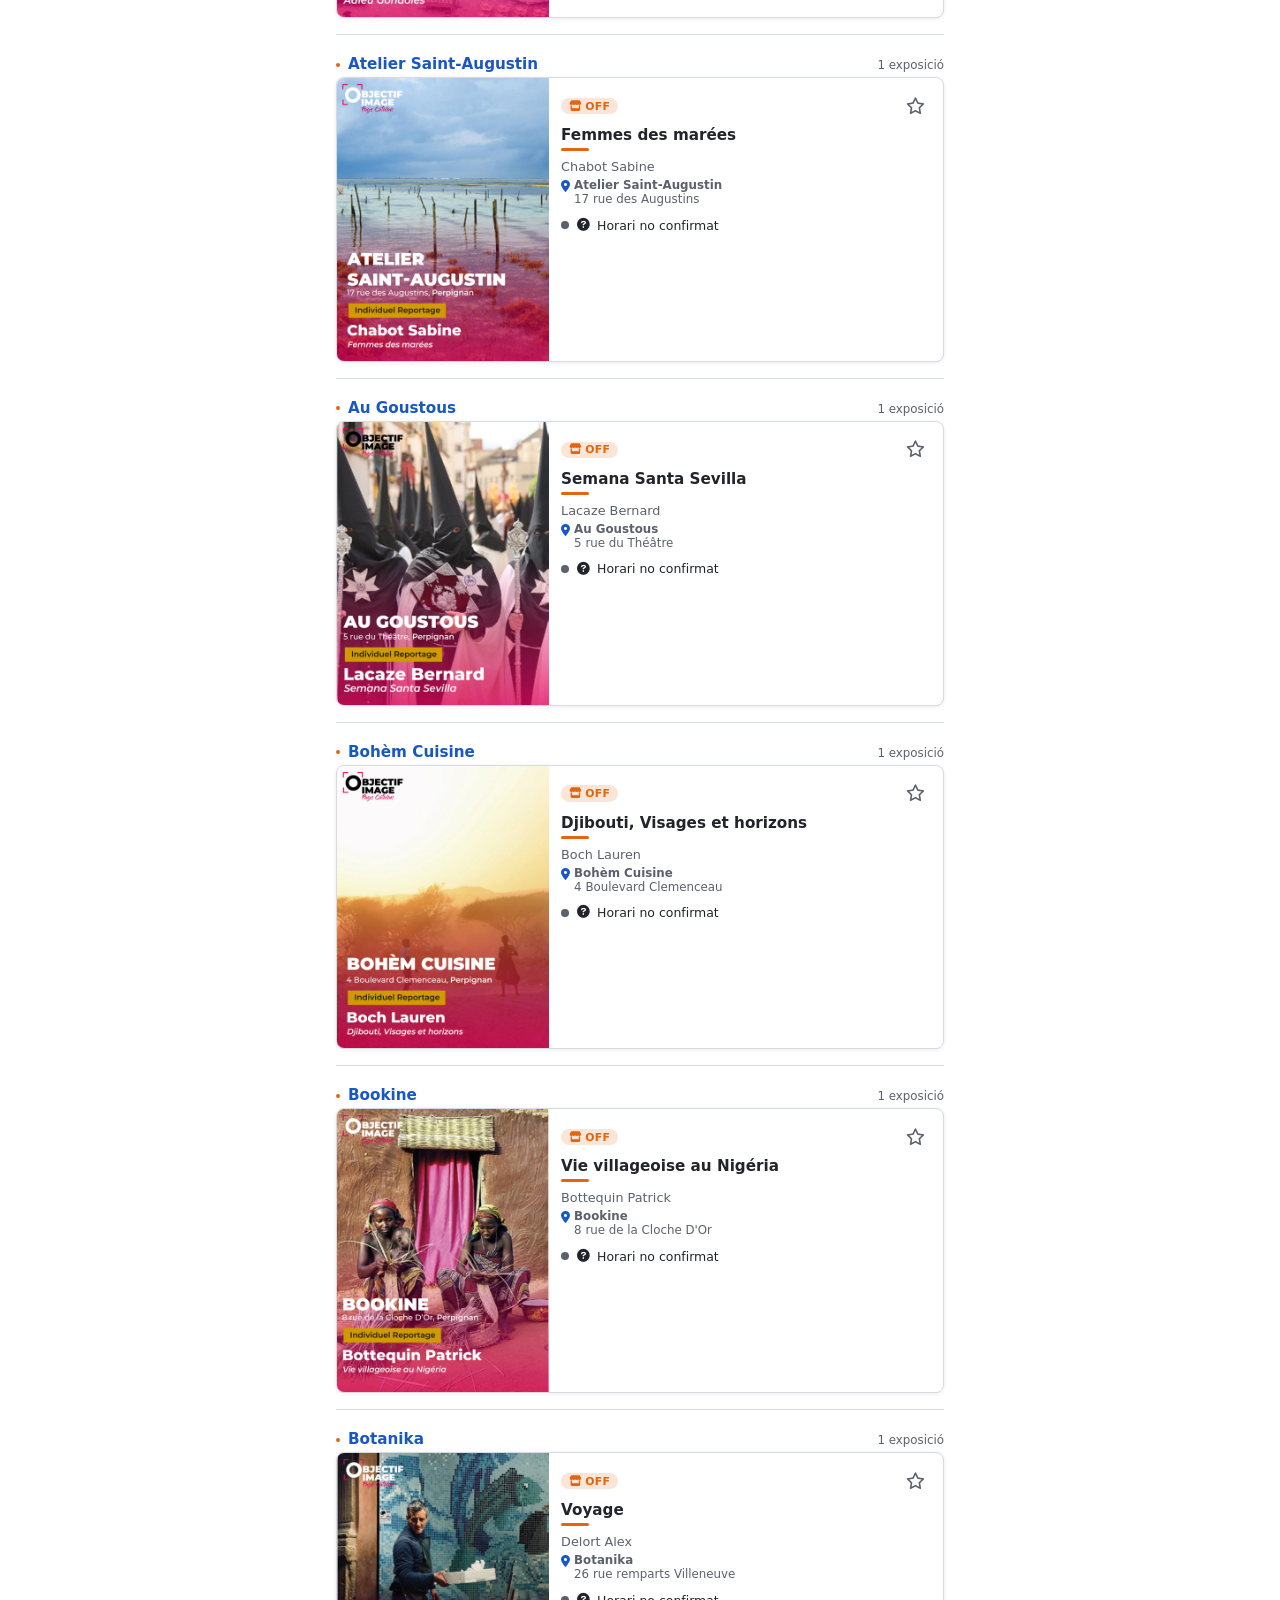
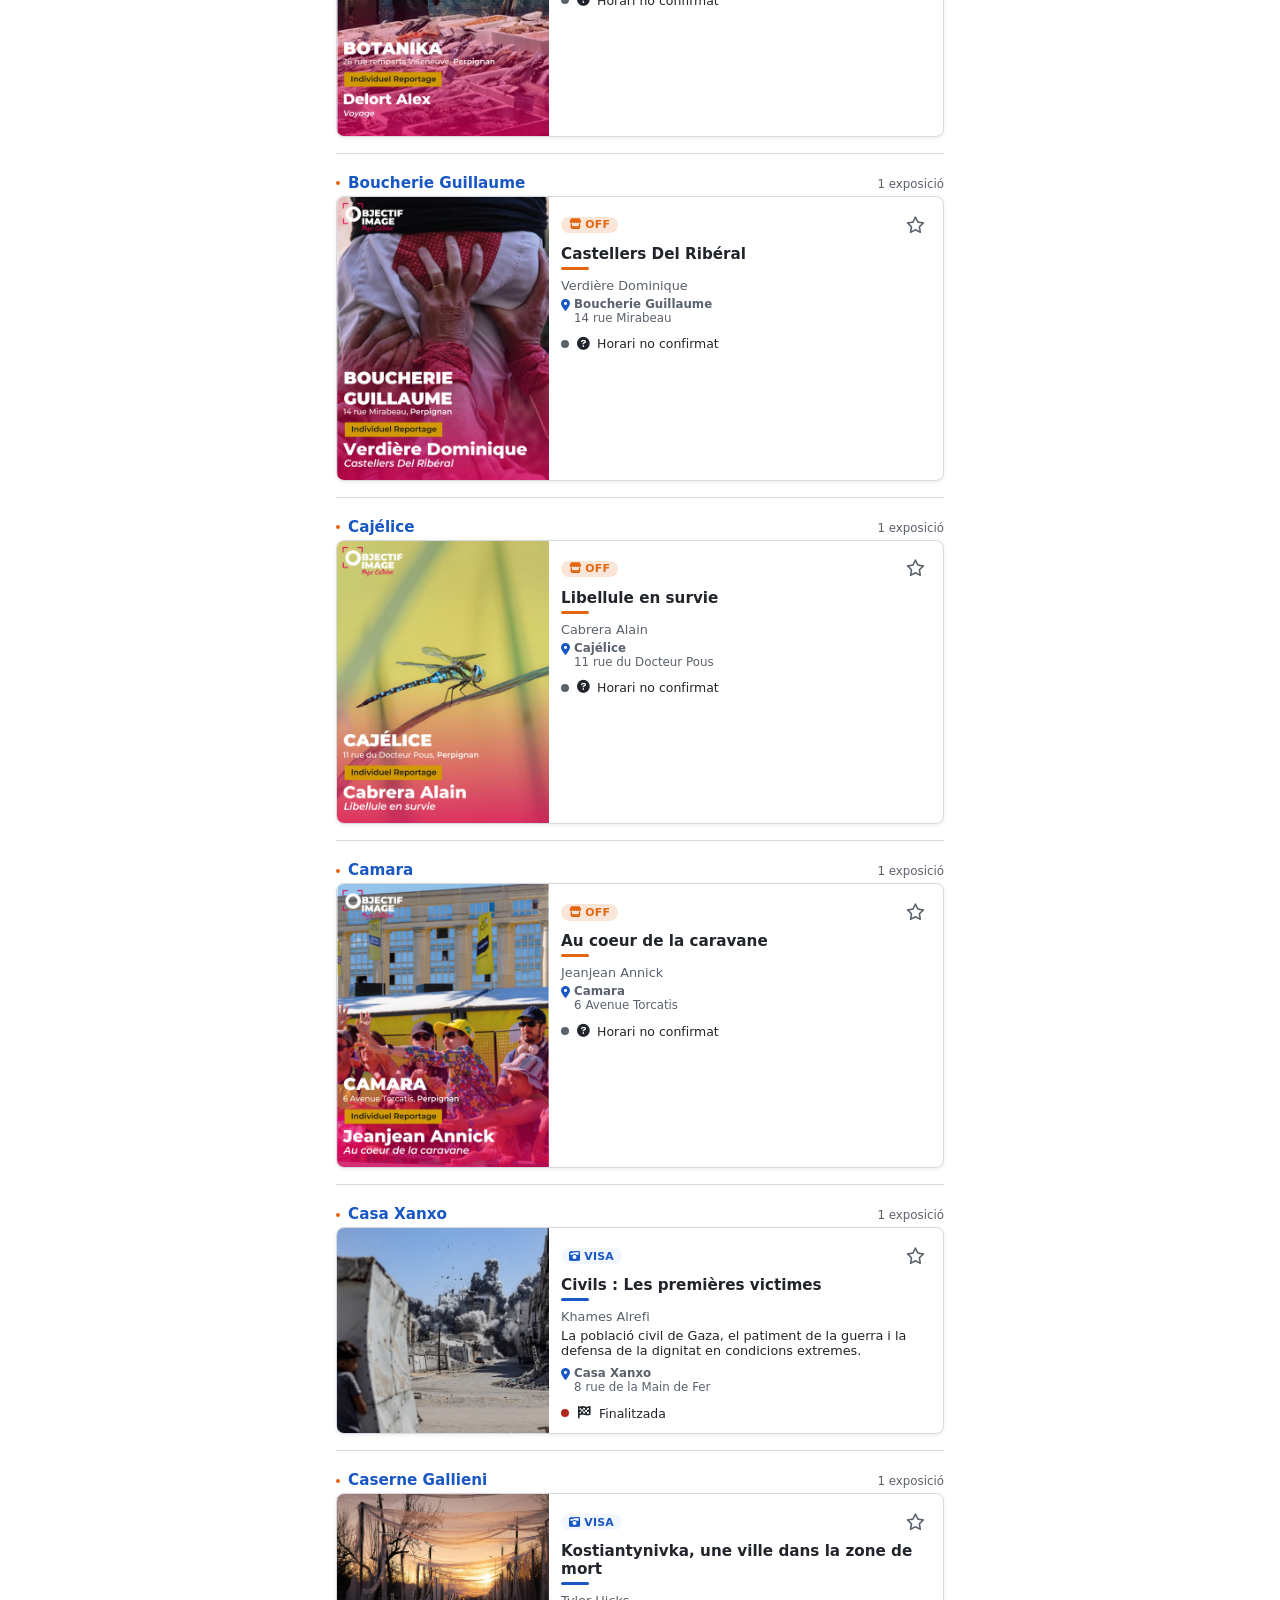
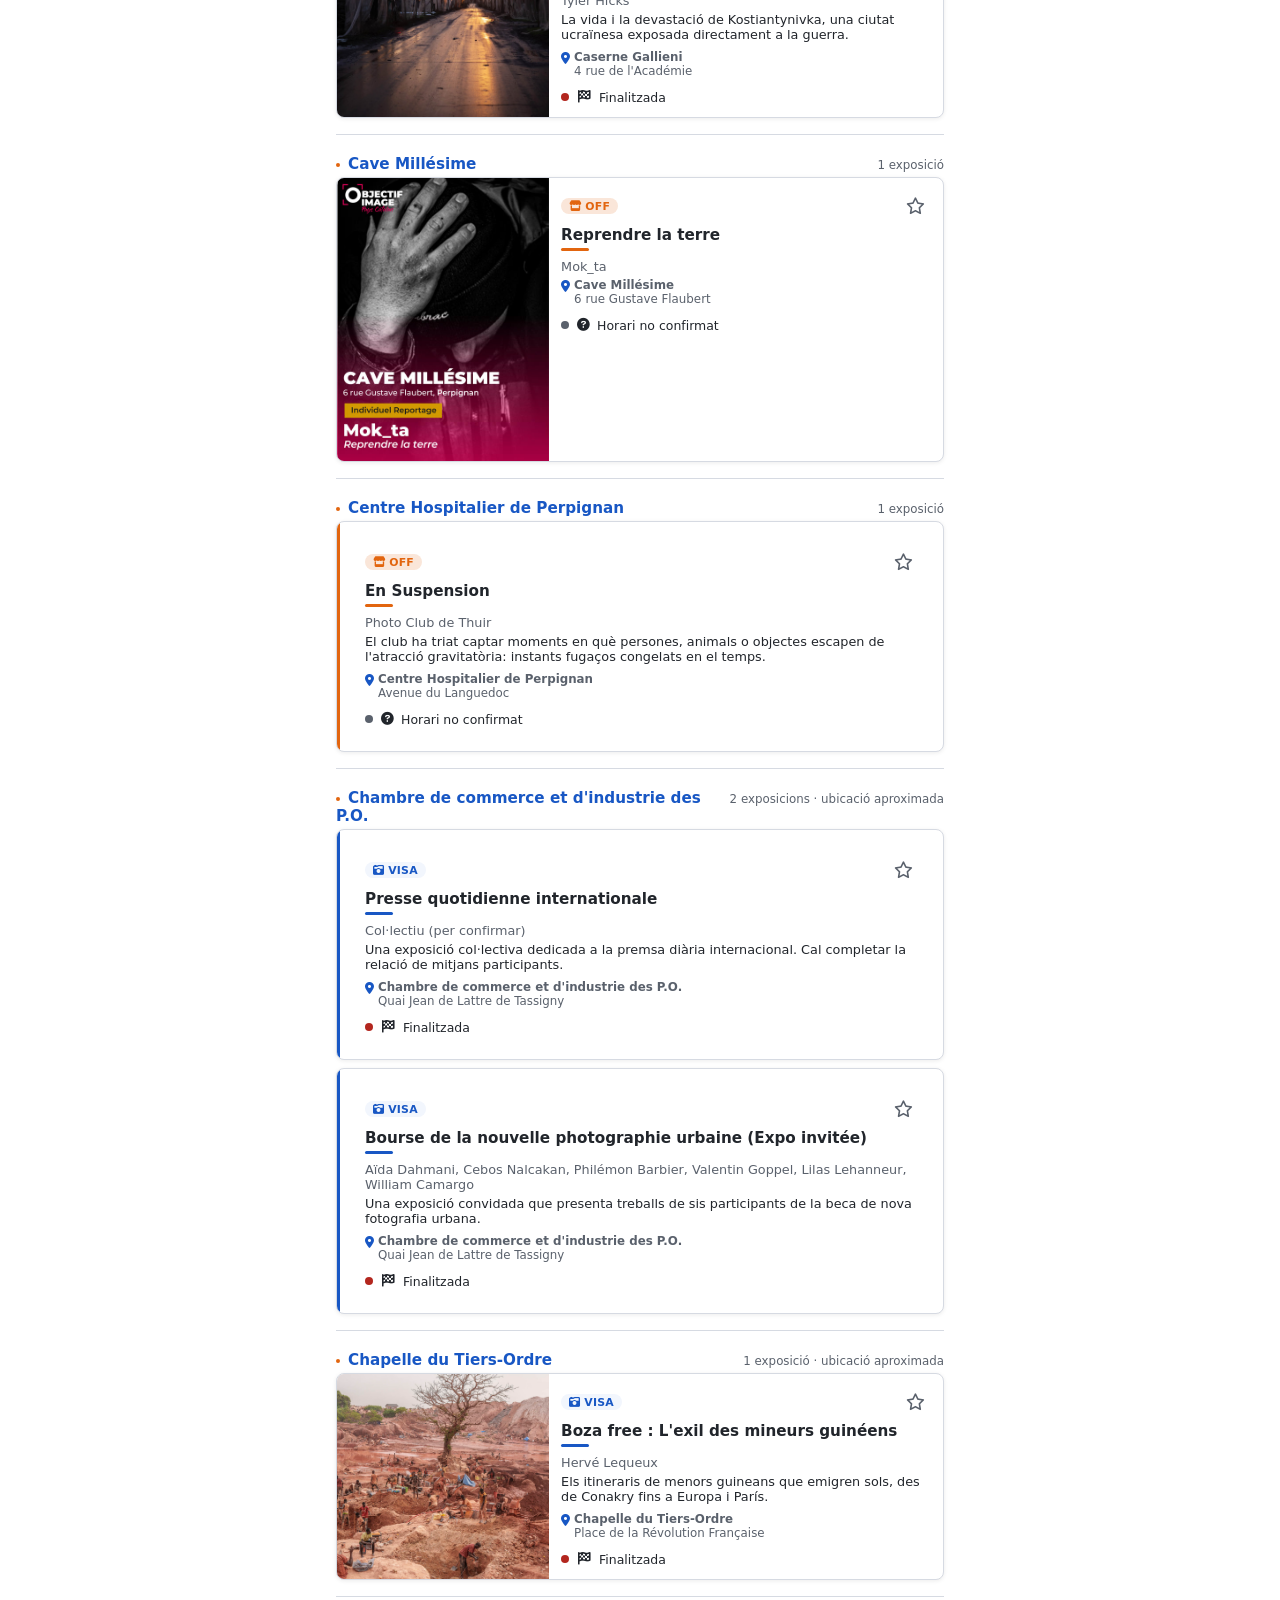
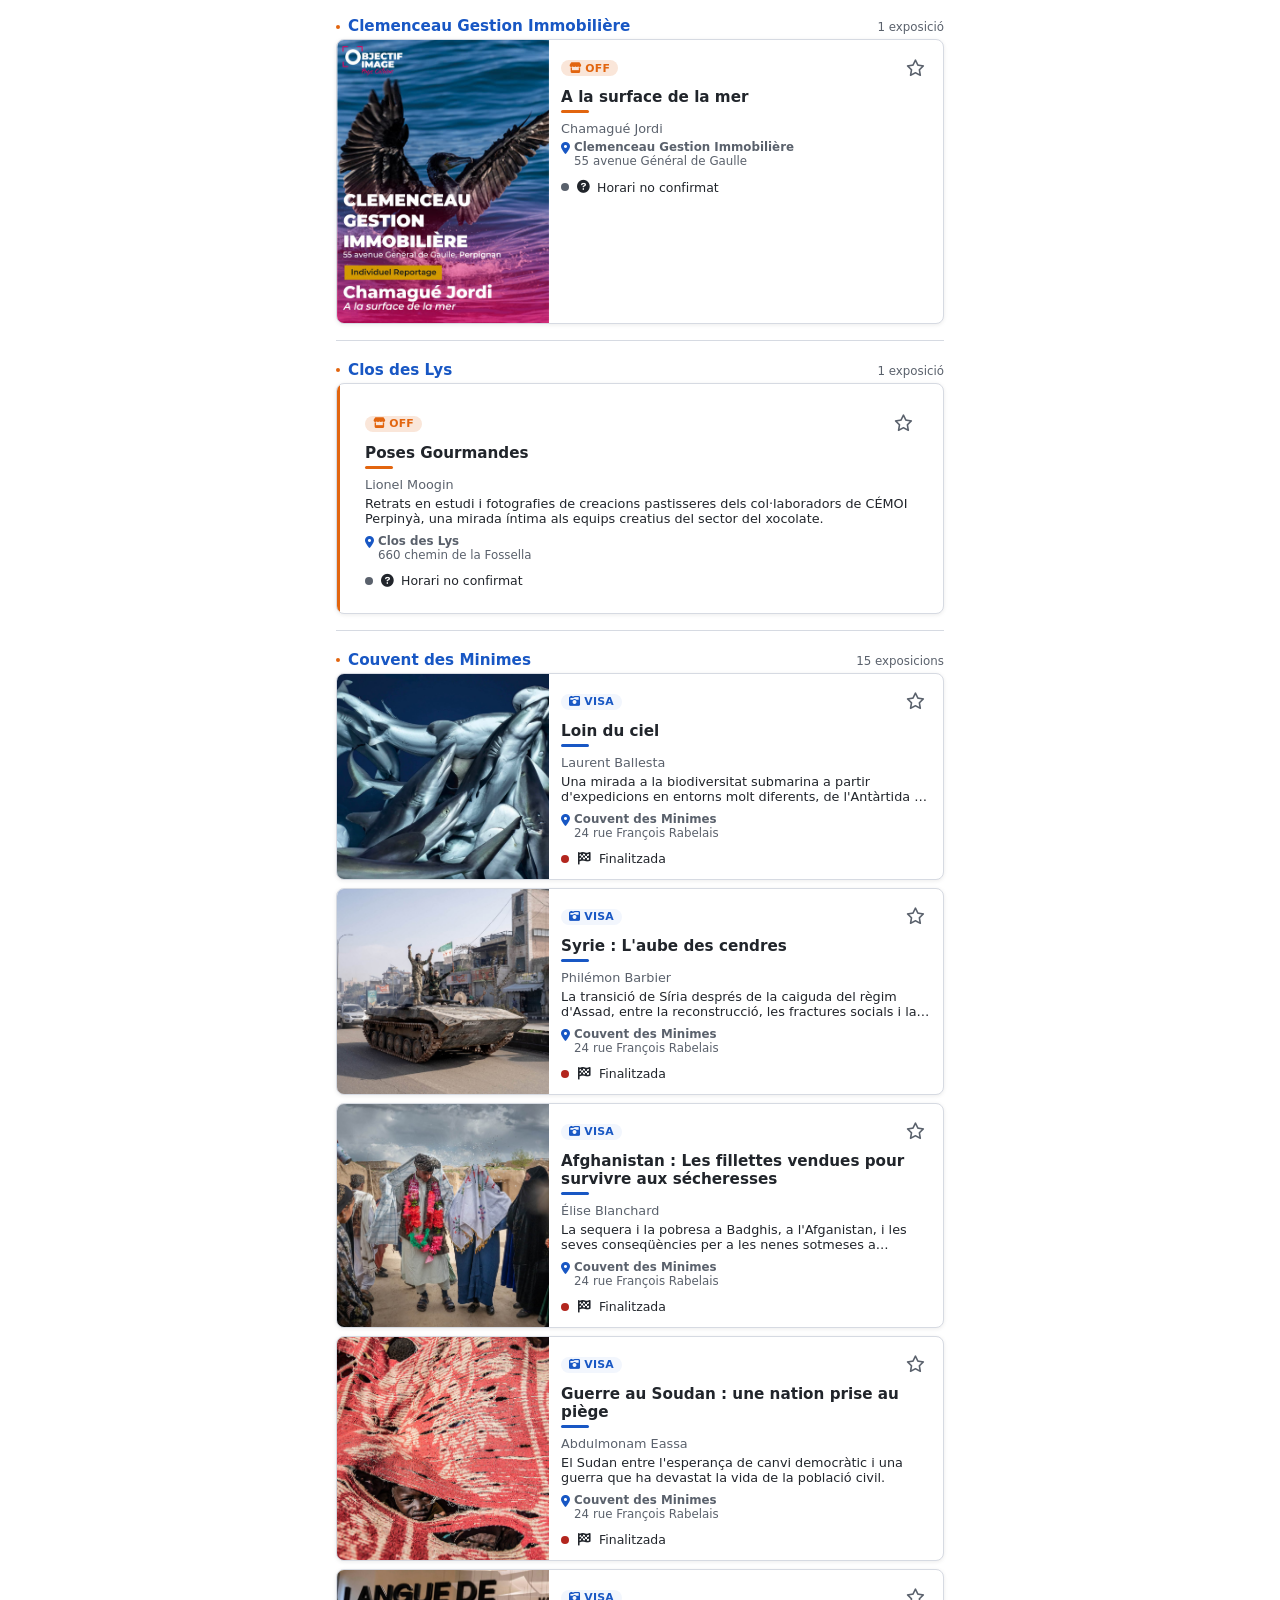
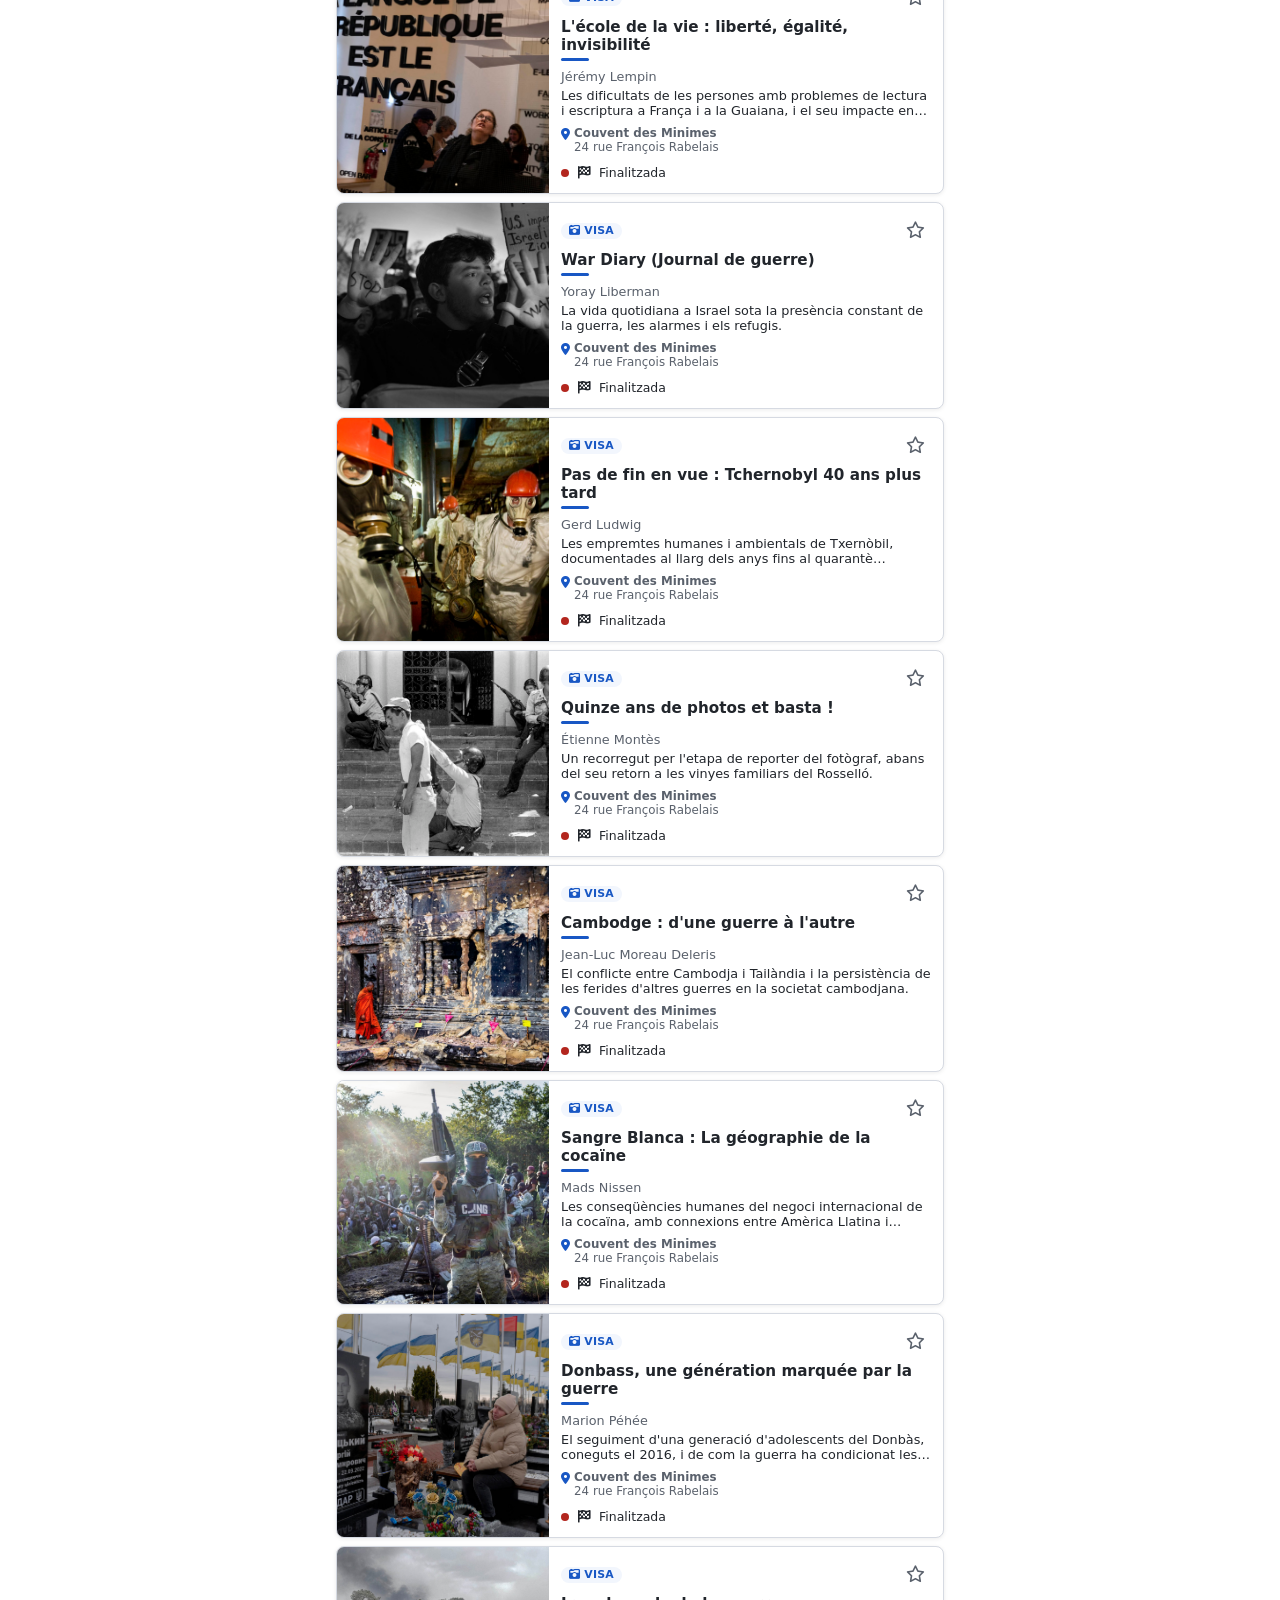
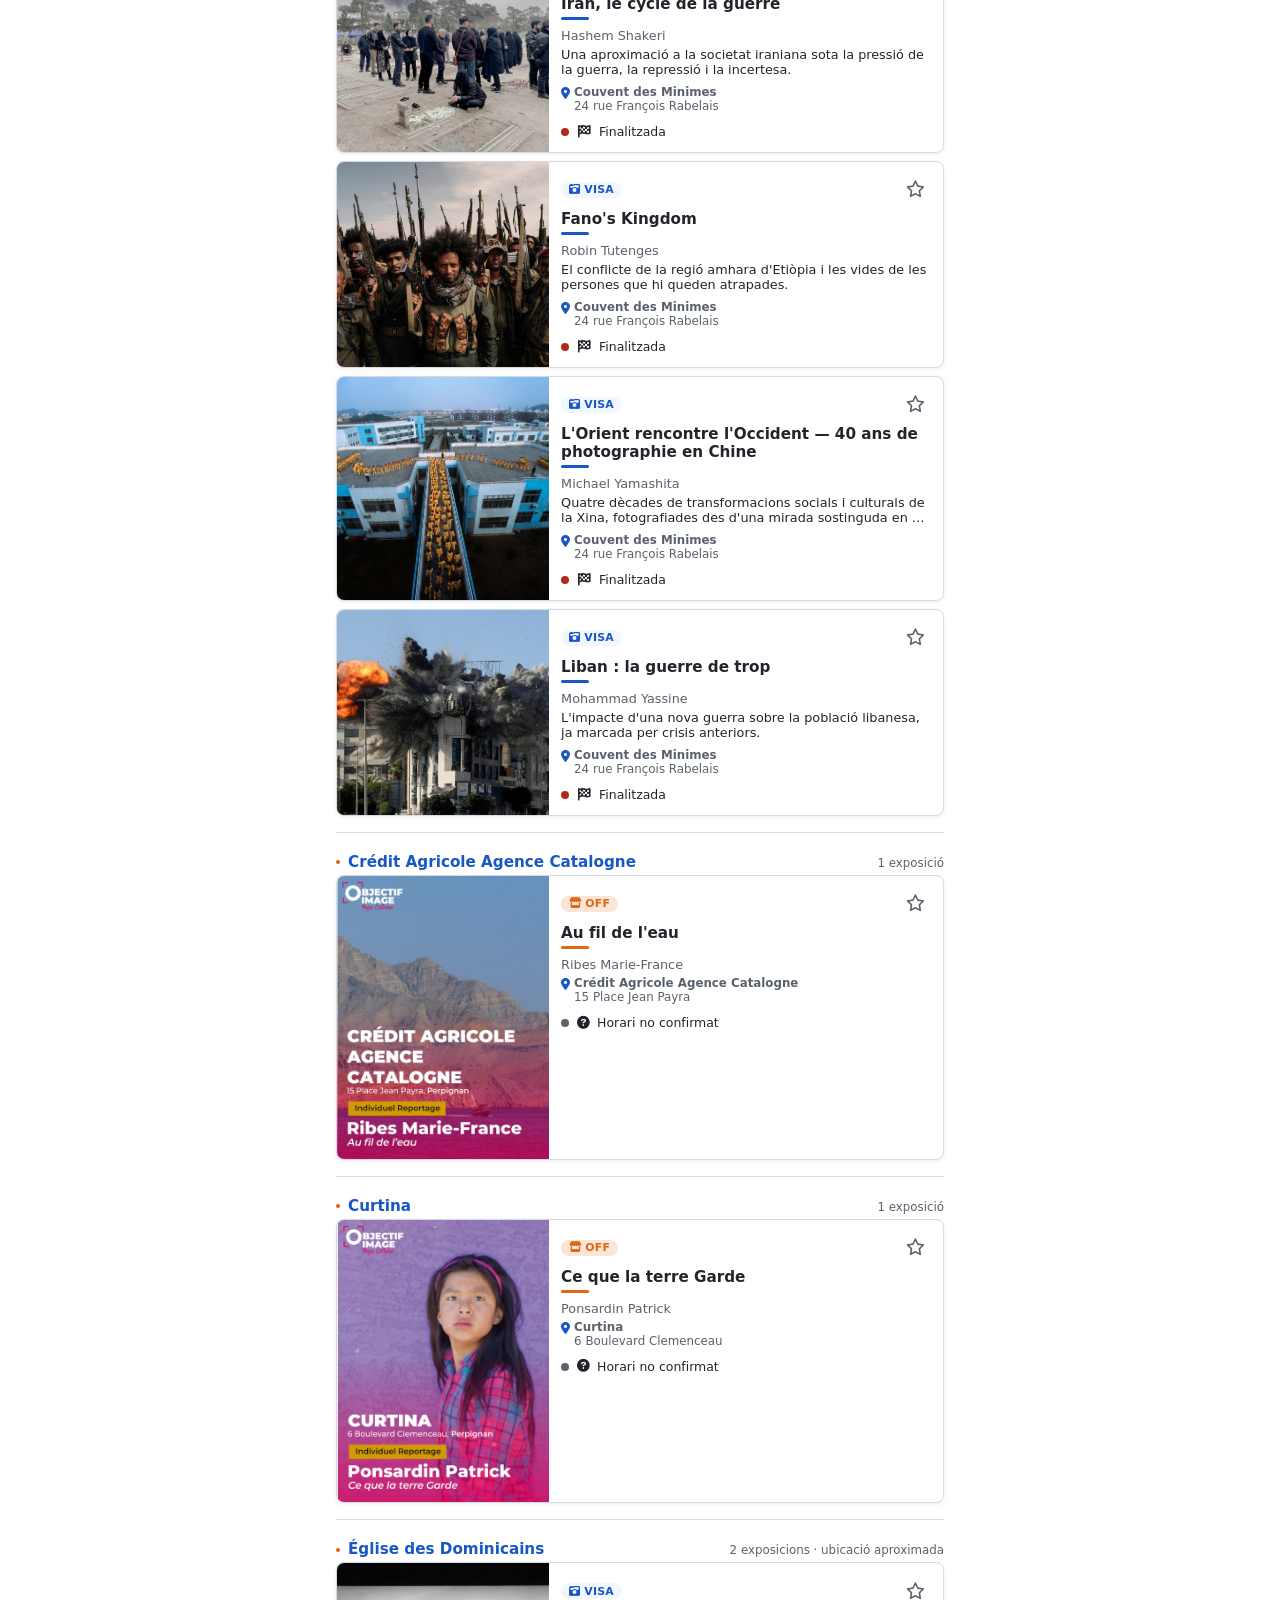
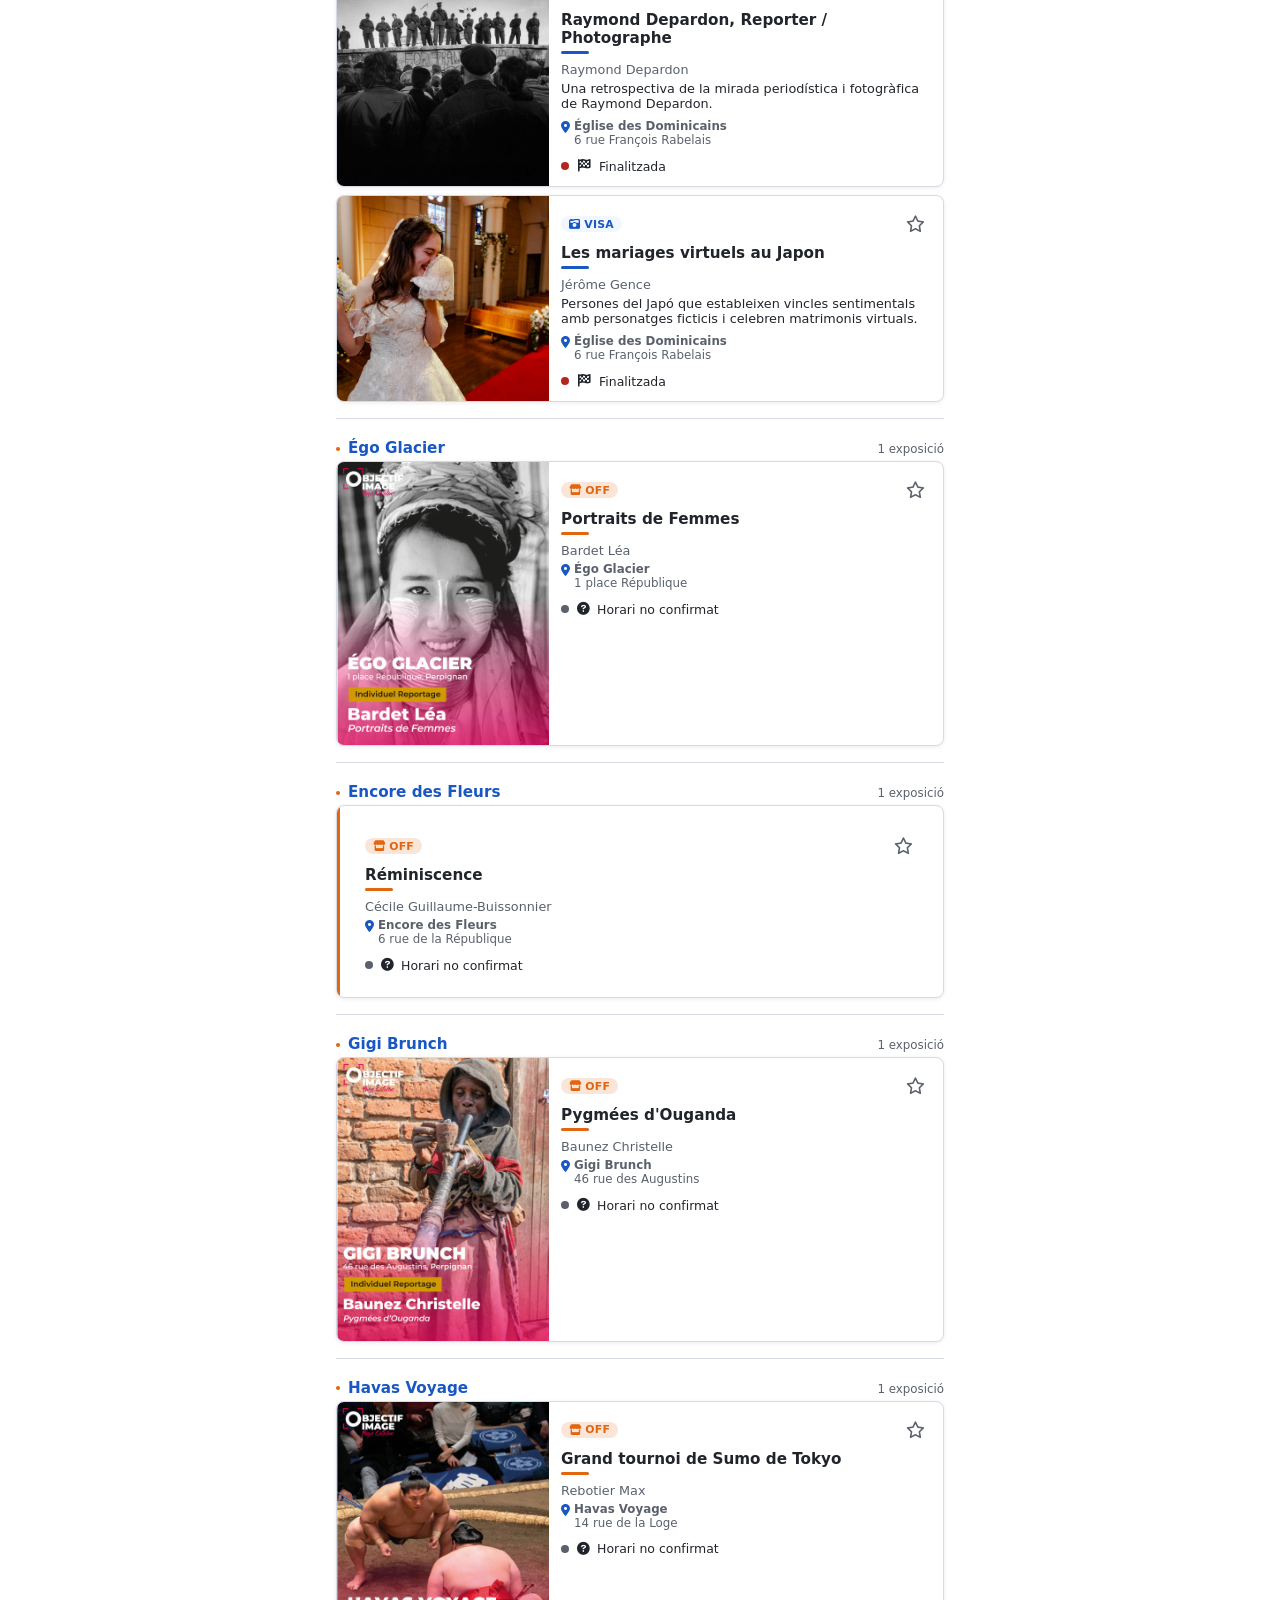
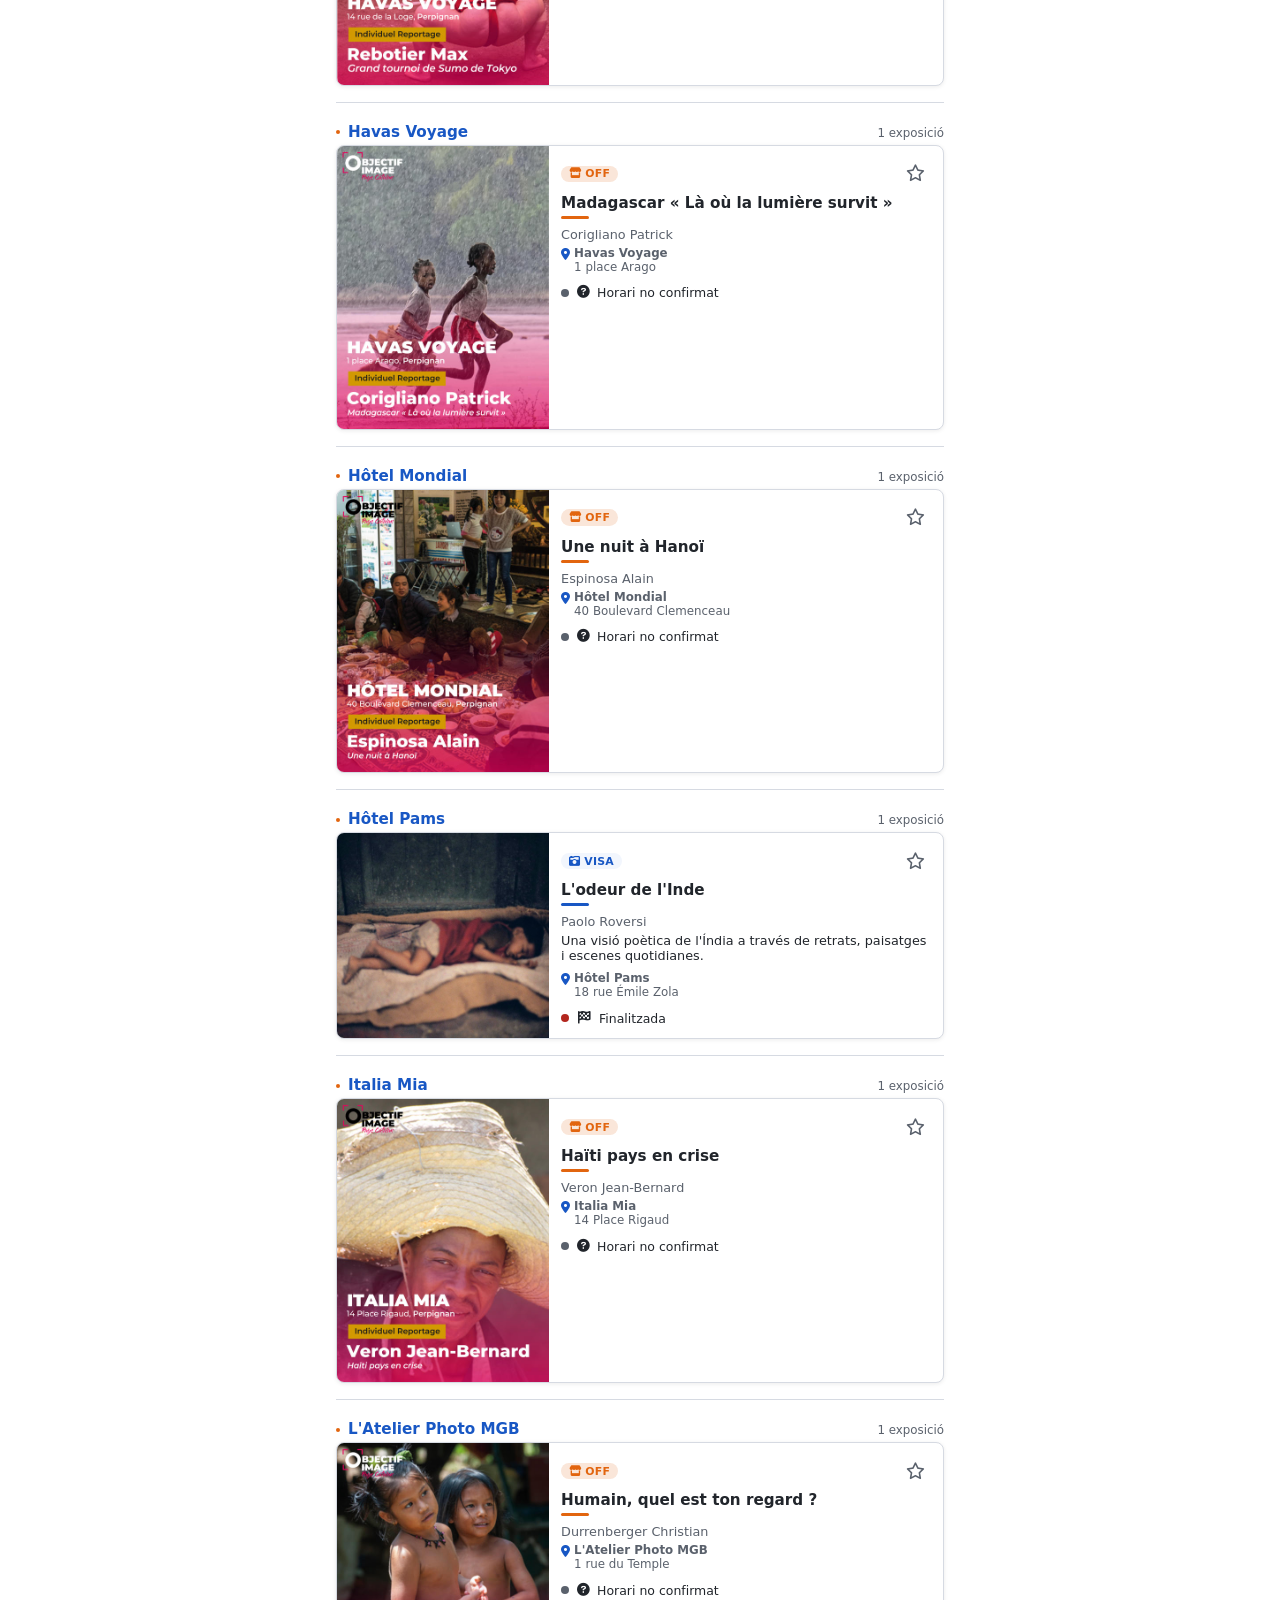
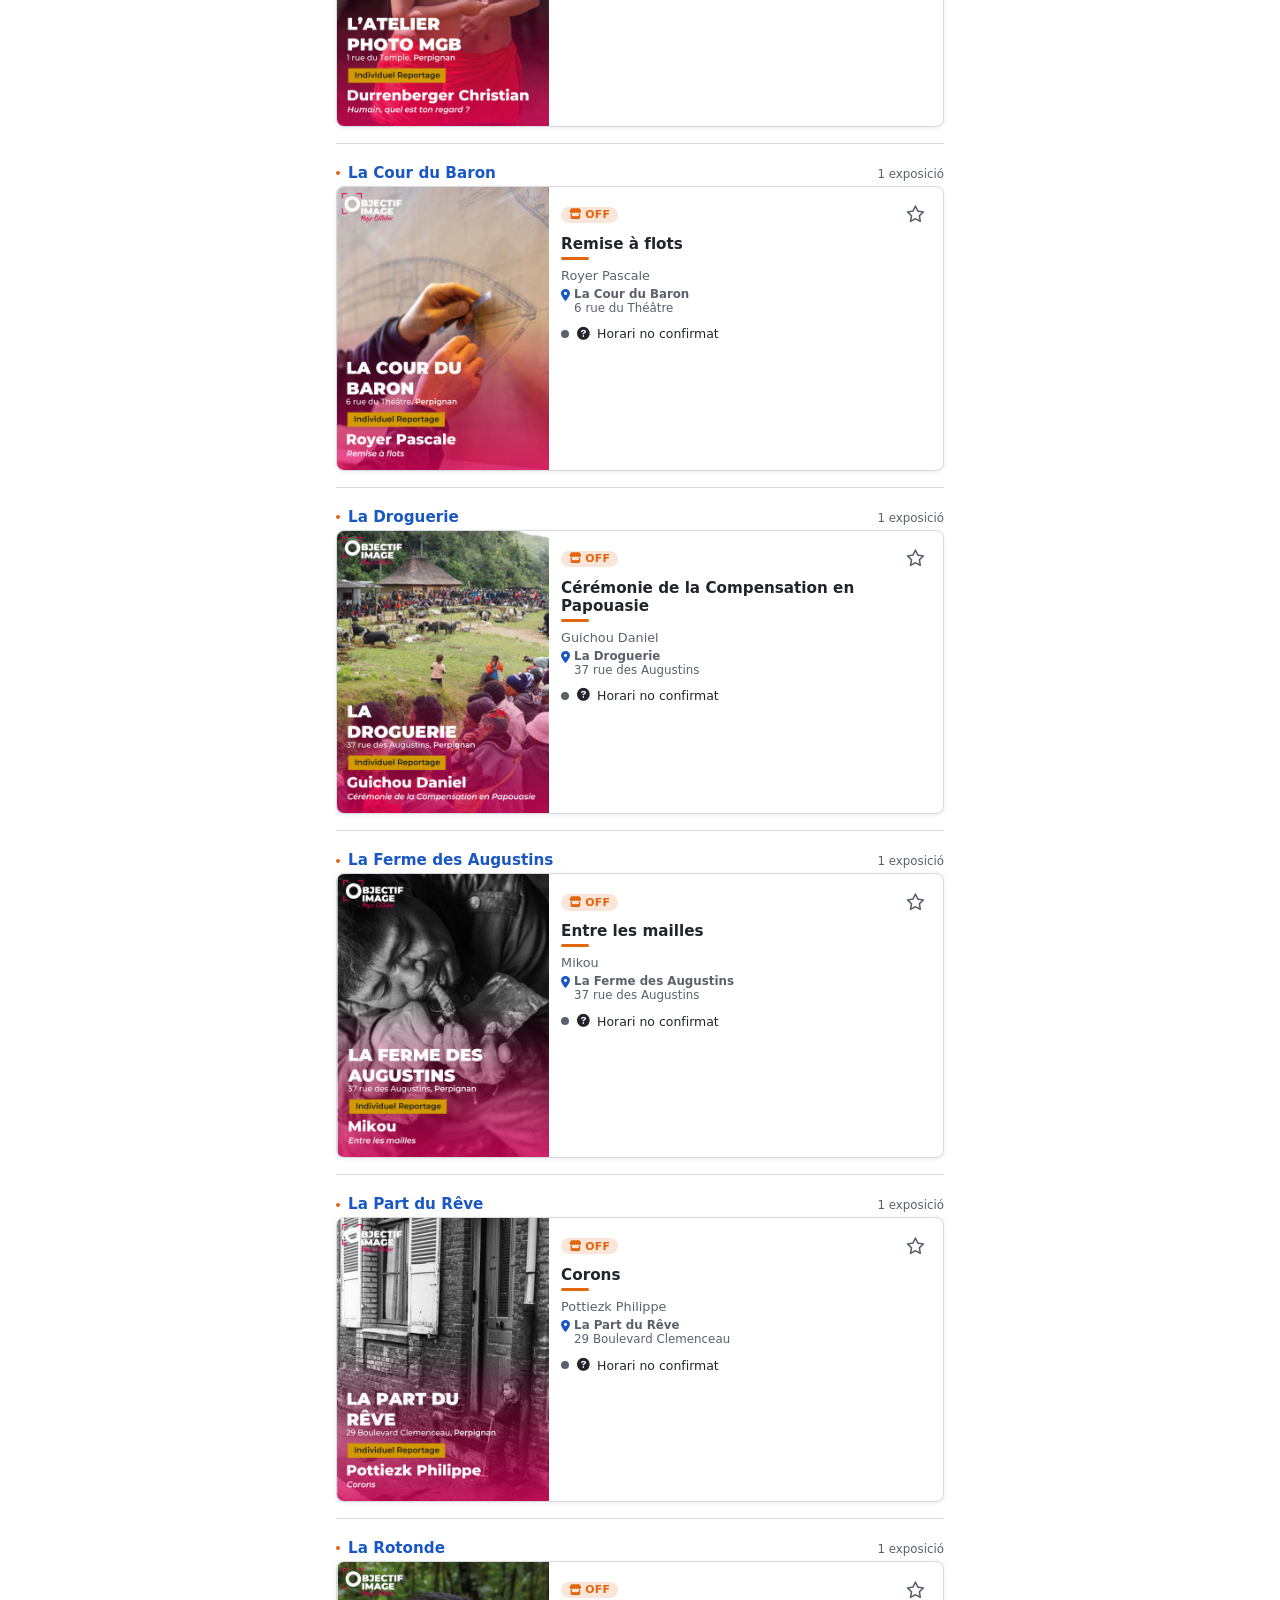
==== commit c674bef9: "Corregeix bug arrel de router.js (scripts duplicats), unifica els filtres i arregla el mapa Bug arre" ====
--- a/index.html
+++ b/index.html
@@ -47,17 +47,21 @@
         </button>
       </div>
     </div>
-    <div class="voff-filters" role="group" aria-label="Filtra per circuit">
-      <button class="ds-button ds-button--sm" data-circuit-filter="tots" type="button">Tots</button>
-      <button class="ds-button ds-button--sm ds-button--ghost" data-circuit-filter="VISA" type="button">Visa</button>
-      <button class="ds-button ds-button--sm ds-button--ghost" data-circuit-filter="OFF" type="button">OFF</button>
-      <button class="ds-button ds-button--sm ds-button--ghost voff-filters__more" id="btn-more-filters" type="button">
-        <i class="fa-solid fa-sliders" aria-hidden="true"></i> Més filtres
-      </button>
-    </div>
   </header>
 
   <main id="main-content" class="ds-main" tabindex="-1">
+
+    <div class="voff-filters" role="group" aria-label="Filtres" style="padding:0 0 var(--ds-space-3);">
+      <button class="ds-button ds-button--sm" data-circuit-filter="tots" type="button"><i class="fa-solid fa-layer-group" aria-hidden="true"></i> Tots</button>
+      <button class="ds-button ds-button--sm ds-button--ghost" data-circuit-filter="VISA" type="button"><i class="fa-solid fa-camera-retro" aria-hidden="true"></i> Visa</button>
+      <button class="ds-button ds-button--sm ds-button--ghost" data-circuit-filter="OFF" type="button"><i class="fa-solid fa-store" aria-hidden="true"></i> OFF</button>
+      <button class="ds-button ds-button--sm ds-button--ghost" id="btn-filter-preferits" type="button">
+        <i class="fa-solid fa-star" aria-hidden="true"></i> Preferits
+      </button>
+      <button class="ds-button ds-button--sm ds-button--ghost" id="btn-filter-pendents" type="button">
+        <i class="fa-solid fa-circle" aria-hidden="true"></i> Pendents
+      </button>
+    </div>
 
     <div class="voff-geo-bar" id="voff-geo-bar">
       <i class="fa-solid fa-location-crosshairs" aria-hidden="true"></i>
@@ -112,21 +116,6 @@
     </div>
   </dialog>
 
-  <dialog class="ds-modal ds-modal--sm" id="dlg-more-filters" aria-labelledby="dlg-more-filters-title">
-    <div class="ds-modal__header">
-      <p class="ds-modal__title" id="dlg-more-filters-title">Més filtres</p>
-      <button class="ds-icon-button" data-ds-modal-close aria-label="Tanca"><i class="fa-solid fa-xmark" aria-hidden="true"></i></button>
-    </div>
-    <div class="ds-modal__body">
-      <label class="ds-text" style="display:flex; align-items:center; gap: var(--ds-space-2); margin-bottom: var(--ds-space-3);">
-        <input type="checkbox" id="voff-filter-preferits"> Només preferits
-      </label>
-      <label class="ds-text" style="display:flex; align-items:center; gap: var(--ds-space-2);">
-        <input type="checkbox" id="voff-filter-pendents"> Només pendents de visitar
-      </label>
-    </div>
-  </dialog>
-
   <dialog class="ds-modal ds-modal--fit" id="dlg-fitxa" aria-labelledby="dlg-fitxa-title">
     <div class="ds-modal__header">
       <p class="ds-modal__title" id="dlg-fitxa-title">Fitxa d'exposició</p>
--- a/assets/css/app.css
+++ b/assets/css/app.css
@@ -4,6 +4,16 @@
    i escriptori. Tot fa servir els tokens --ds-color-x / --ds-space-x
    de la skin activa, amb els overrides locals següents.
    ============================================================ */
+
+/* [hidden] ha de guanyar sempre. Diversos components d'aquesta app
+   defineixen el seu propi `display` (p. ex. .voff-geo-bar/.voff-plan-fields
+   amb display:flex): com que l'origen "autor" batega el de l'agent
+   d'usuari encara que l'especificitat empati, la regla nativa
+   [hidden]{display:none} quedava tapada i `el.hidden = true` no amagava
+   res (bug real: el botó de tancar l'avís d'ubicació no funcionava). */
+[hidden] {
+  display: none !important;
+}
 
 /* Override local, només d'aquesta app: fons blanc en lloc del gris
    blavós per defecte de skin-neutra (--ds-color-bg: #eef0f4) — no es
@@ -24,6 +34,14 @@
   touch-action: pan-y pinch-zoom;
 }
 
+/* Mateixa restricció dins d'un <dialog> modal (.ds-modal__body és el
+   contenidor amb scroll intern) — el html/body de dalt no hi arriba
+   perquè el <dialog> es renderitza al top layer, fora del flux normal. */
+.ds-modal__body {
+  overflow-x: hidden;
+  touch-action: pan-y pinch-zoom;
+}
+
 /* Mida de lletra (accessibilitat, botó a la capçalera — js/fontsize.js).
    Escala el font-size arrel: com que tot el design-system està
    dimensionat en rem, un sol canvi aquí escala text, espaiats i icones
@@ -36,7 +54,12 @@
    queda com a primer element, per això es neutralitza el separador
    (border-left en escriptori / border-top en mòbil quan la capçalera
    passa a columna) que el design-system afegia per marcar-lo respecte
-   al logo — ja no té sentit sense cap element abans. */
+   al logo — ja no té sentit sense cap element abans.
+   Es força una sola fila (flex-direction: row) fins i tot per sota dels
+   520px on el design-system passa normalment a columna: els botons
+   d'acció (mida de lletra…) han de quedar alineats amb el títol, mai
+   baixats a una fila pròpia — el títol/subtítol ja trunquen amb el·lipsi
+   (min-width:0) i es pot reduir més la mida de lletra si cal. */
 .voff-header-wrap {
   position: sticky;
   top: 0;
@@ -47,37 +70,38 @@
 .voff-header-wrap .ds-site-header {
   padding: var(--ds-space-2) var(--ds-space-4);
   gap: var(--ds-space-2);
+  flex-direction: row;
+  align-items: center;
 }
 
 .voff-header-wrap .ds-site-header__text {
   border: none;
   padding: 0;
+  flex: 1;
+  min-width: 0;
 }
 
 .voff-header-wrap .ds-site-header__title {
-  font-size: 1rem;
+  font-size: 0.92rem;
   white-space: nowrap;
   overflow: hidden;
   text-overflow: ellipsis;
 }
 
 .voff-header-wrap .ds-site-header__subtitle {
-  font-size: 0.72rem;
+  font-size: 0.68rem;
   white-space: nowrap;
   overflow: hidden;
   text-overflow: ellipsis;
 }
 
 /* Contenidor dels botons d'acció de la capçalera (data/planificació,
-   mida de lletra…) — un sol element de flex perquè, quan la capçalera
-   passa a columna en mòbil (media query més avall), els botons quedin
-   junts en una mateixa fila en lloc d'un per línia. */
+   mida de lletra…) — sempre a la mateixa fila que el títol. */
 .voff-header__actions {
   display: flex;
   align-items: center;
-  gap: var(--ds-space-2);
+  gap: var(--ds-space-1);
   flex-shrink: 0;
-  margin-left: auto;
 }
 
 .voff-header__date-btn,
@@ -85,6 +109,11 @@
   flex-shrink: 0;
 }
 
+.voff-header-wrap .ds-icon-button {
+  width: 2rem;
+  height: 2rem;
+}
+
 /* Filtres visibles (Tots/Visa/OFF) + desplegable de filtres addicionals. */
 .voff-filters {
   display: flex;
@@ -93,11 +122,6 @@
   padding: var(--ds-space-3) var(--ds-space-4);
   overflow-x: auto;
   border-bottom: 1px solid var(--ds-color-border);
-}
-
-.voff-filters__more {
-  margin-left: auto;
-  flex-shrink: 0;
 }
 
 /* ── Contingut ── */
@@ -413,18 +437,34 @@
 }
 
 /* Fila de "bullets" a dalt de tot: circuit, estat, i a la dreta
-   visitada/preferit com a botons rodons compactes. */
+   visitada/preferit com a botons rodons compactes. Al modal (amplada
+   retallada per .ds-modal--fit) el badge de circuit + la píndola
+   d'estat + els 3 botons rodons no sempre caben en una sola línia —
+   es fan més compactes (mida de lletra reduïda) i, si encara no hi
+   caben, la fila embolcalla en lloc de solapar-se. */
 .voff-fitxa__bullets {
   display: flex;
   align-items: center;
-  gap: var(--ds-space-2);
-}
-
-.voff-fitxa__bullets-spacer { flex: 1; }
+  flex-wrap: wrap;
+  row-gap: var(--ds-space-1);
+  column-gap: var(--ds-space-2);
+}
+
+.voff-fitxa__bullets .ds-badge {
+  font-size: 0.66rem;
+  padding: 0.1rem 0.5rem;
+}
+
+.voff-fitxa__bullets .ds-status {
+  font-size: 0.72rem;
+  gap: var(--ds-space-1);
+}
+
+.voff-fitxa__bullets-spacer { flex: 1; min-width: var(--ds-space-2); }
 
 .voff-fitxa__bullet-btn {
-  width: 34px;
-  height: 34px;
+  width: 30px;
+  height: 30px;
   border-radius: 50%;
   border: 1px solid var(--ds-color-border);
   background: var(--ds-color-surface);
@@ -432,8 +472,9 @@
   display: inline-flex;
   align-items: center;
   justify-content: center;
-  font-size: 1rem;
+  font-size: 0.9rem;
   cursor: pointer;
+  flex-shrink: 0;
 }
 .voff-fitxa__bullet-btn.is-active { color: var(--ds-color-warning); border-color: var(--ds-color-warning); }
 .voff-fitxa__bullet-btn:nth-of-type(1).is-active { color: var(--ds-color-success); border-color: var(--ds-color-success); }
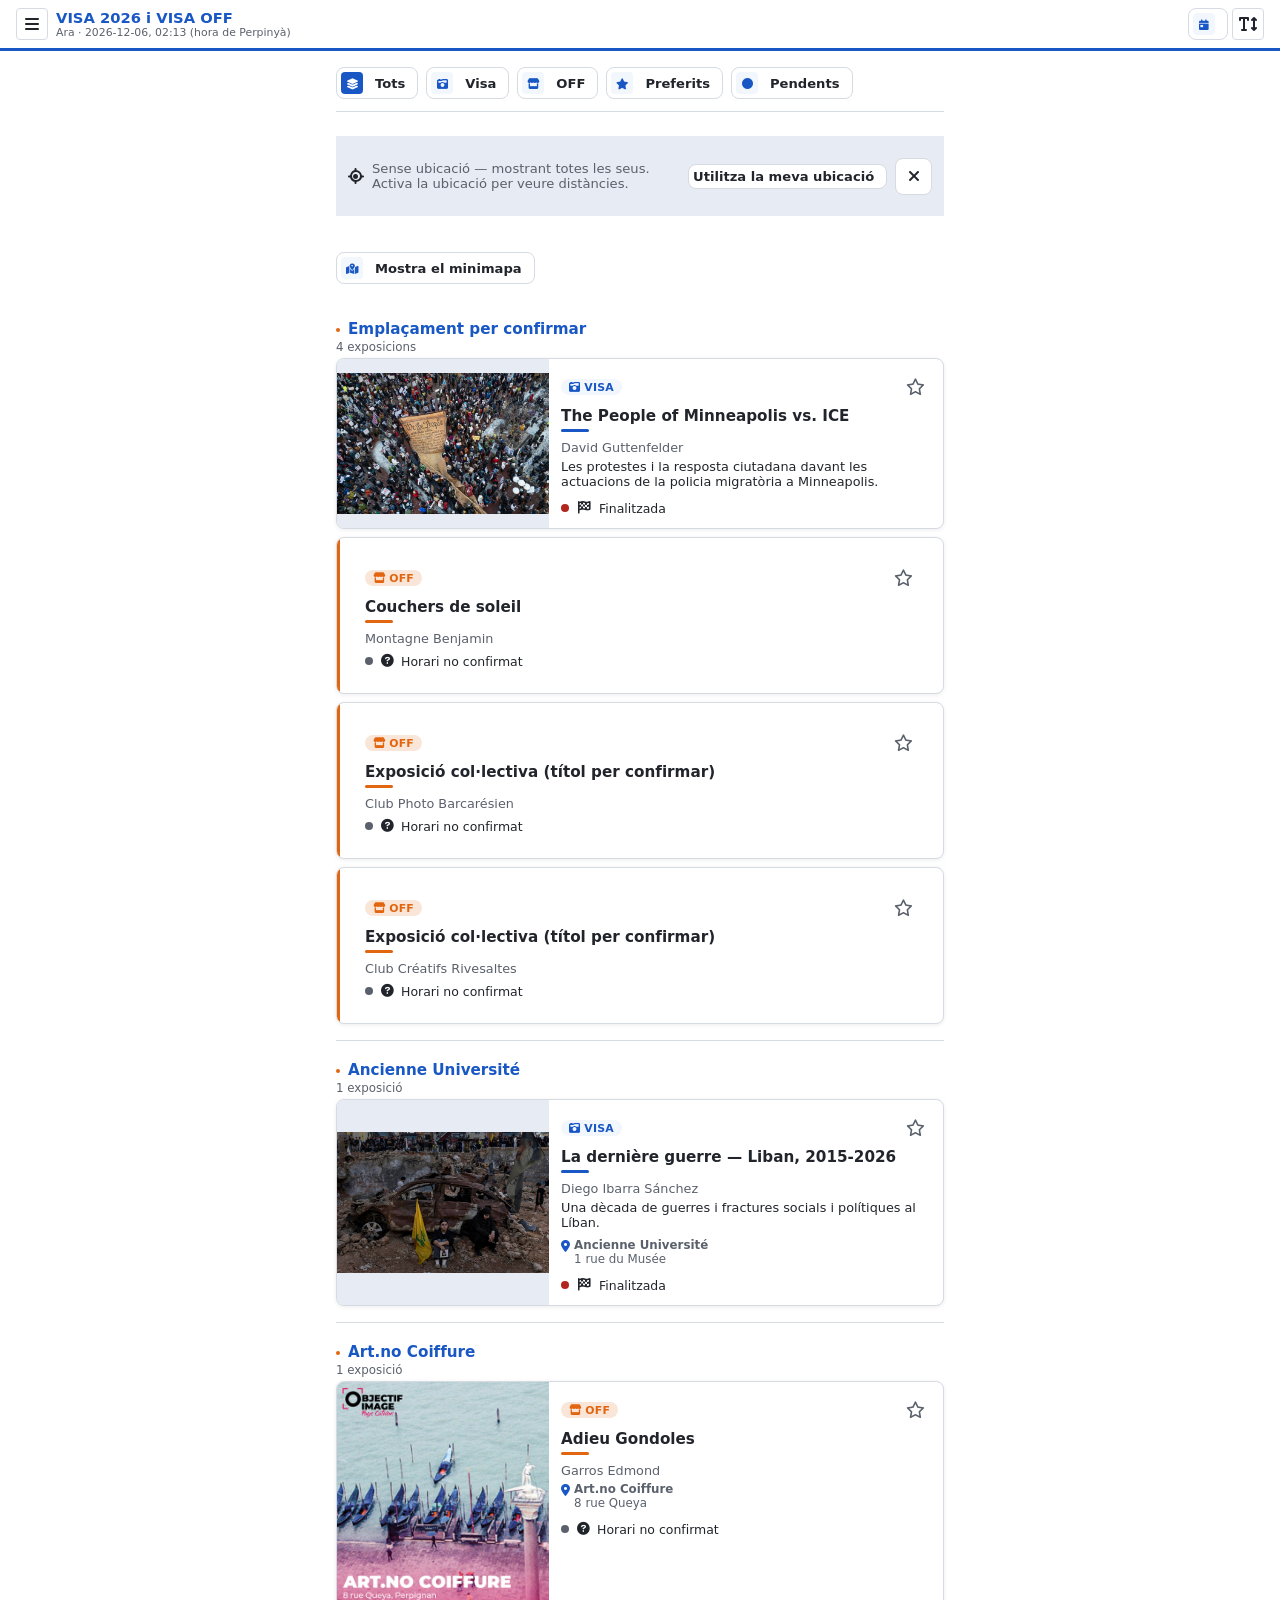
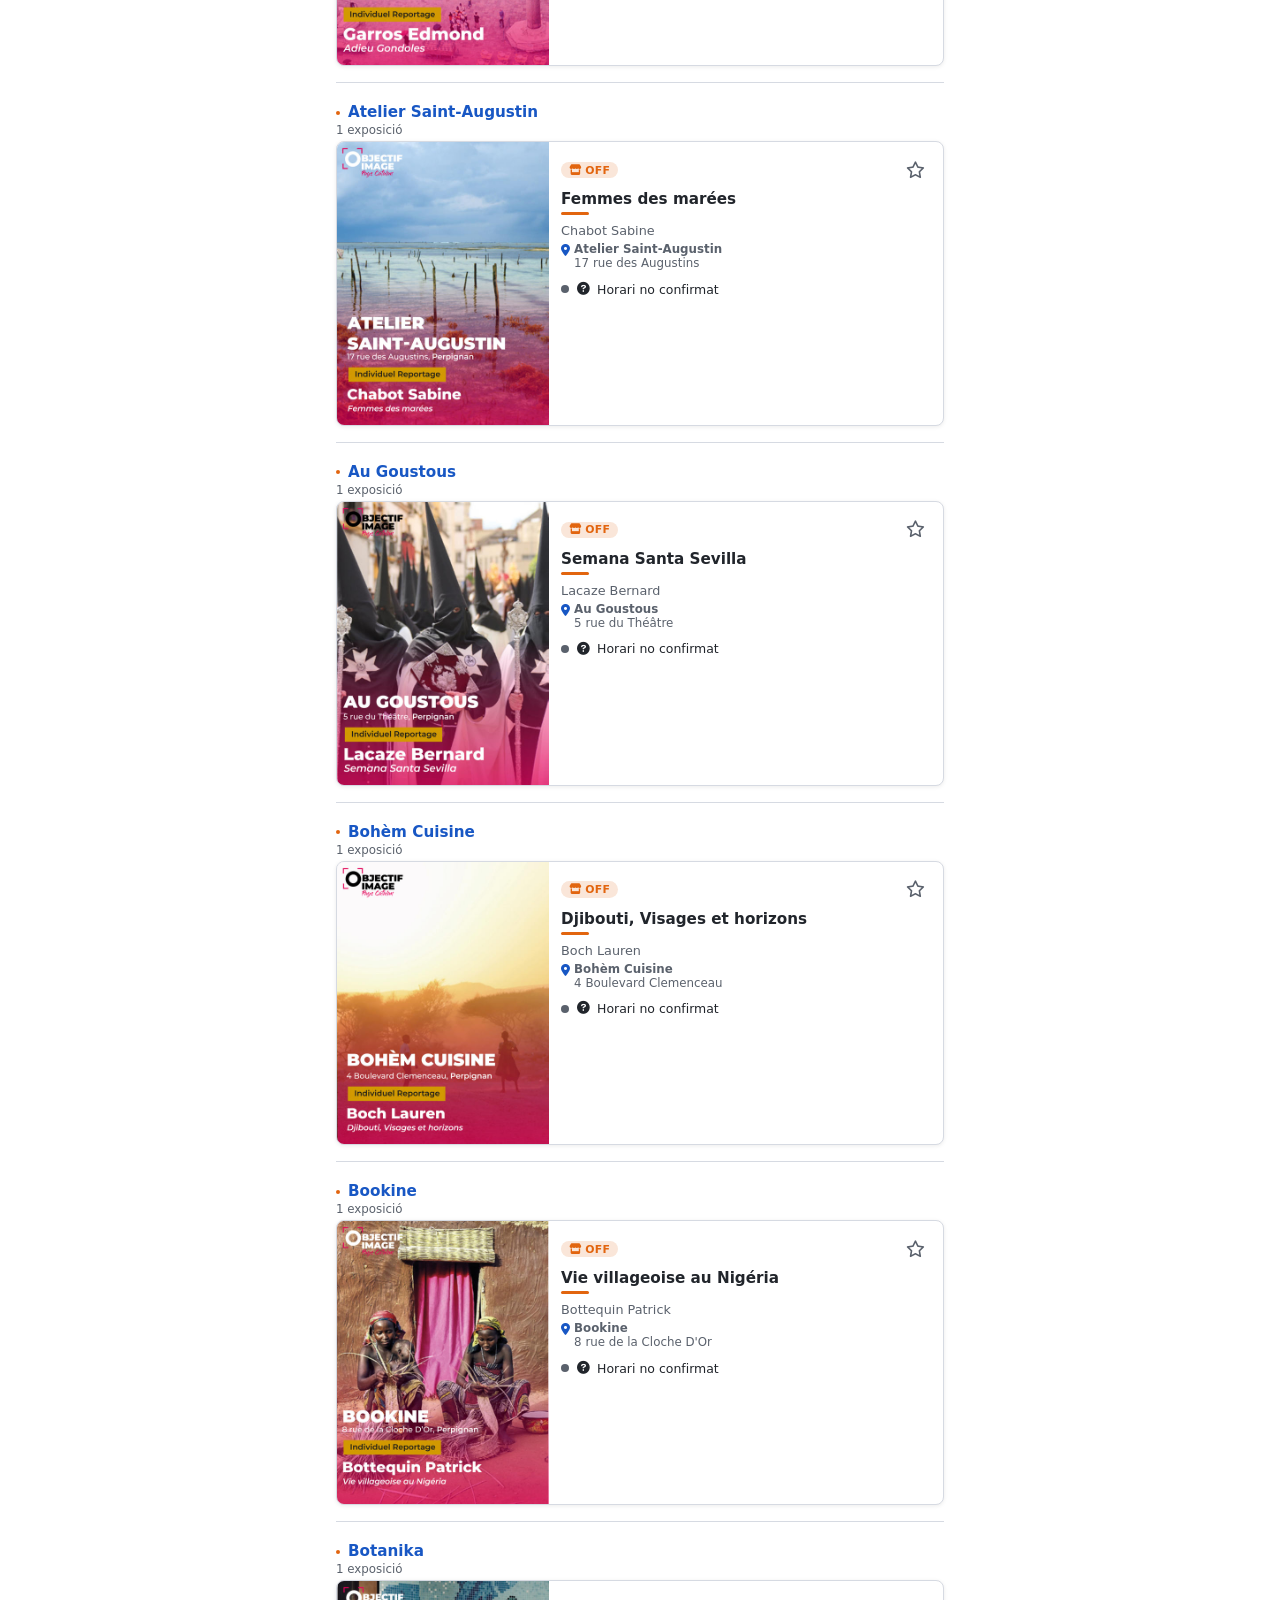
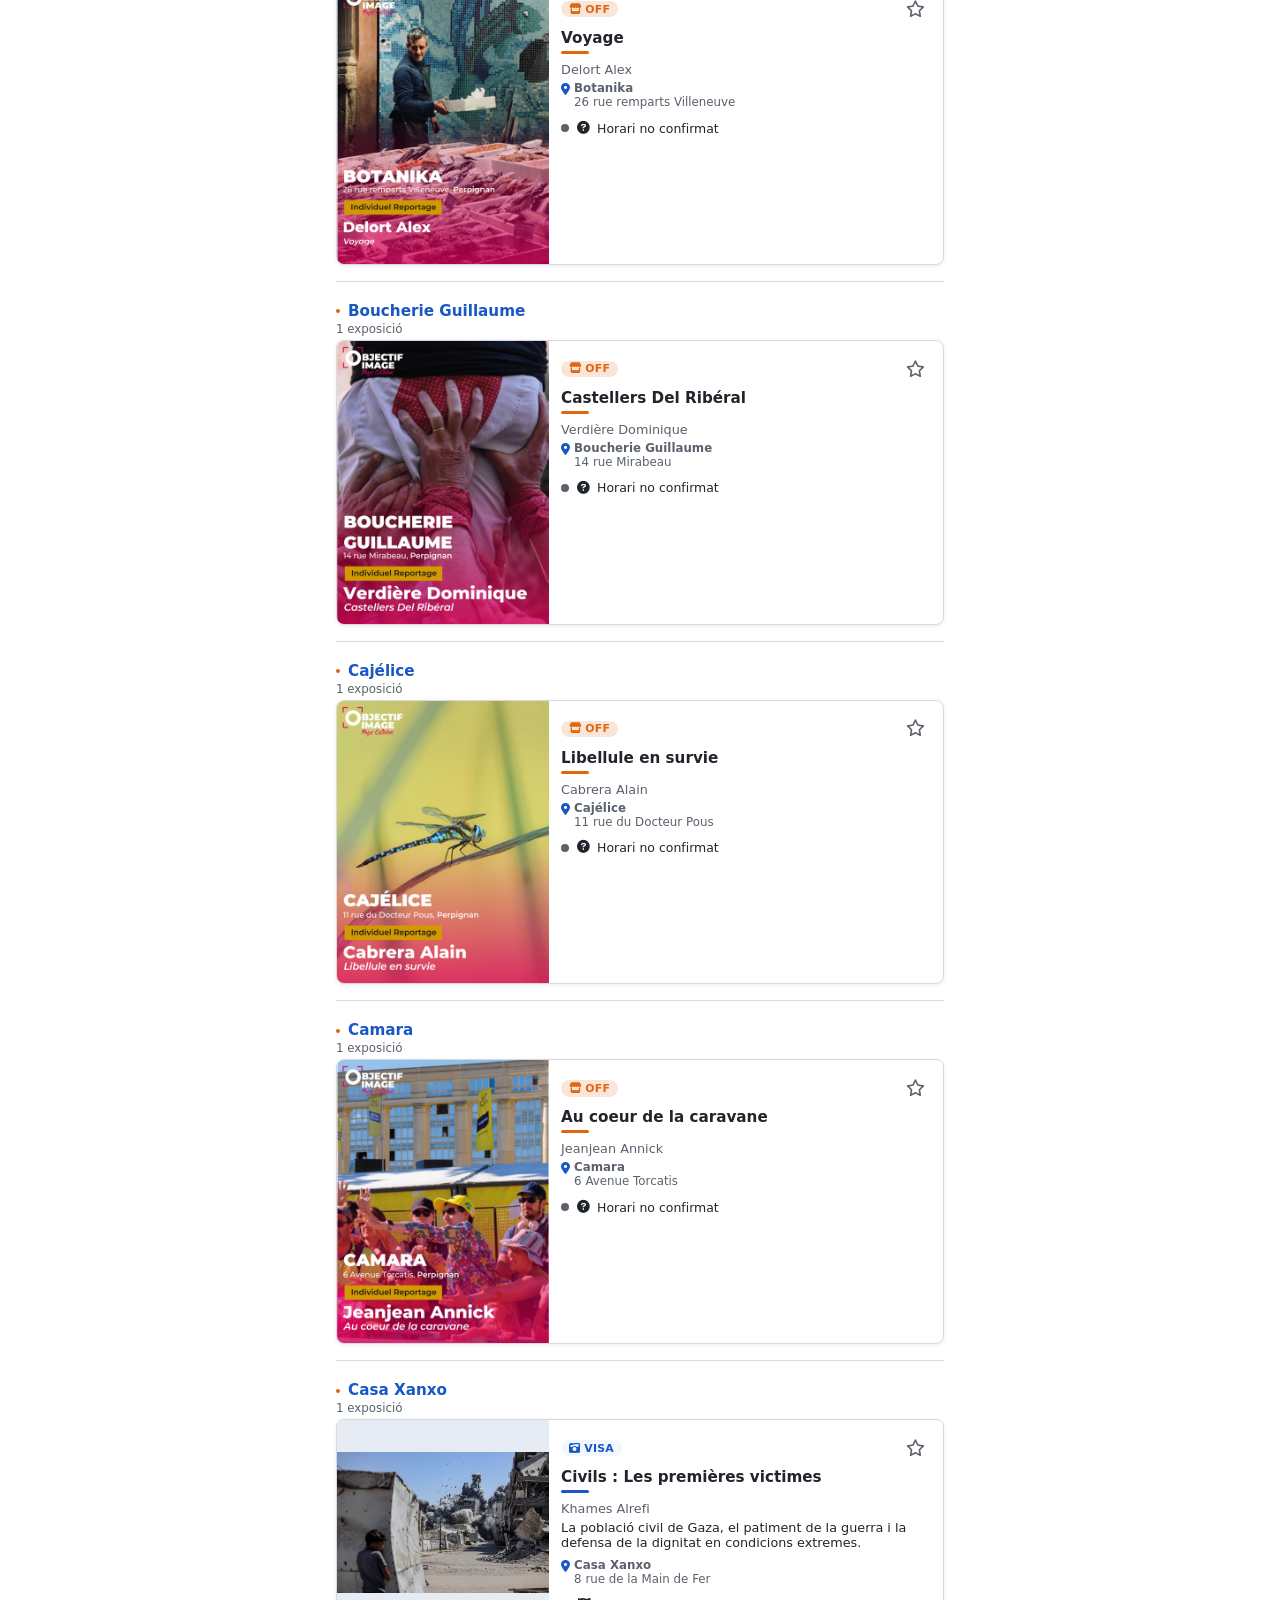
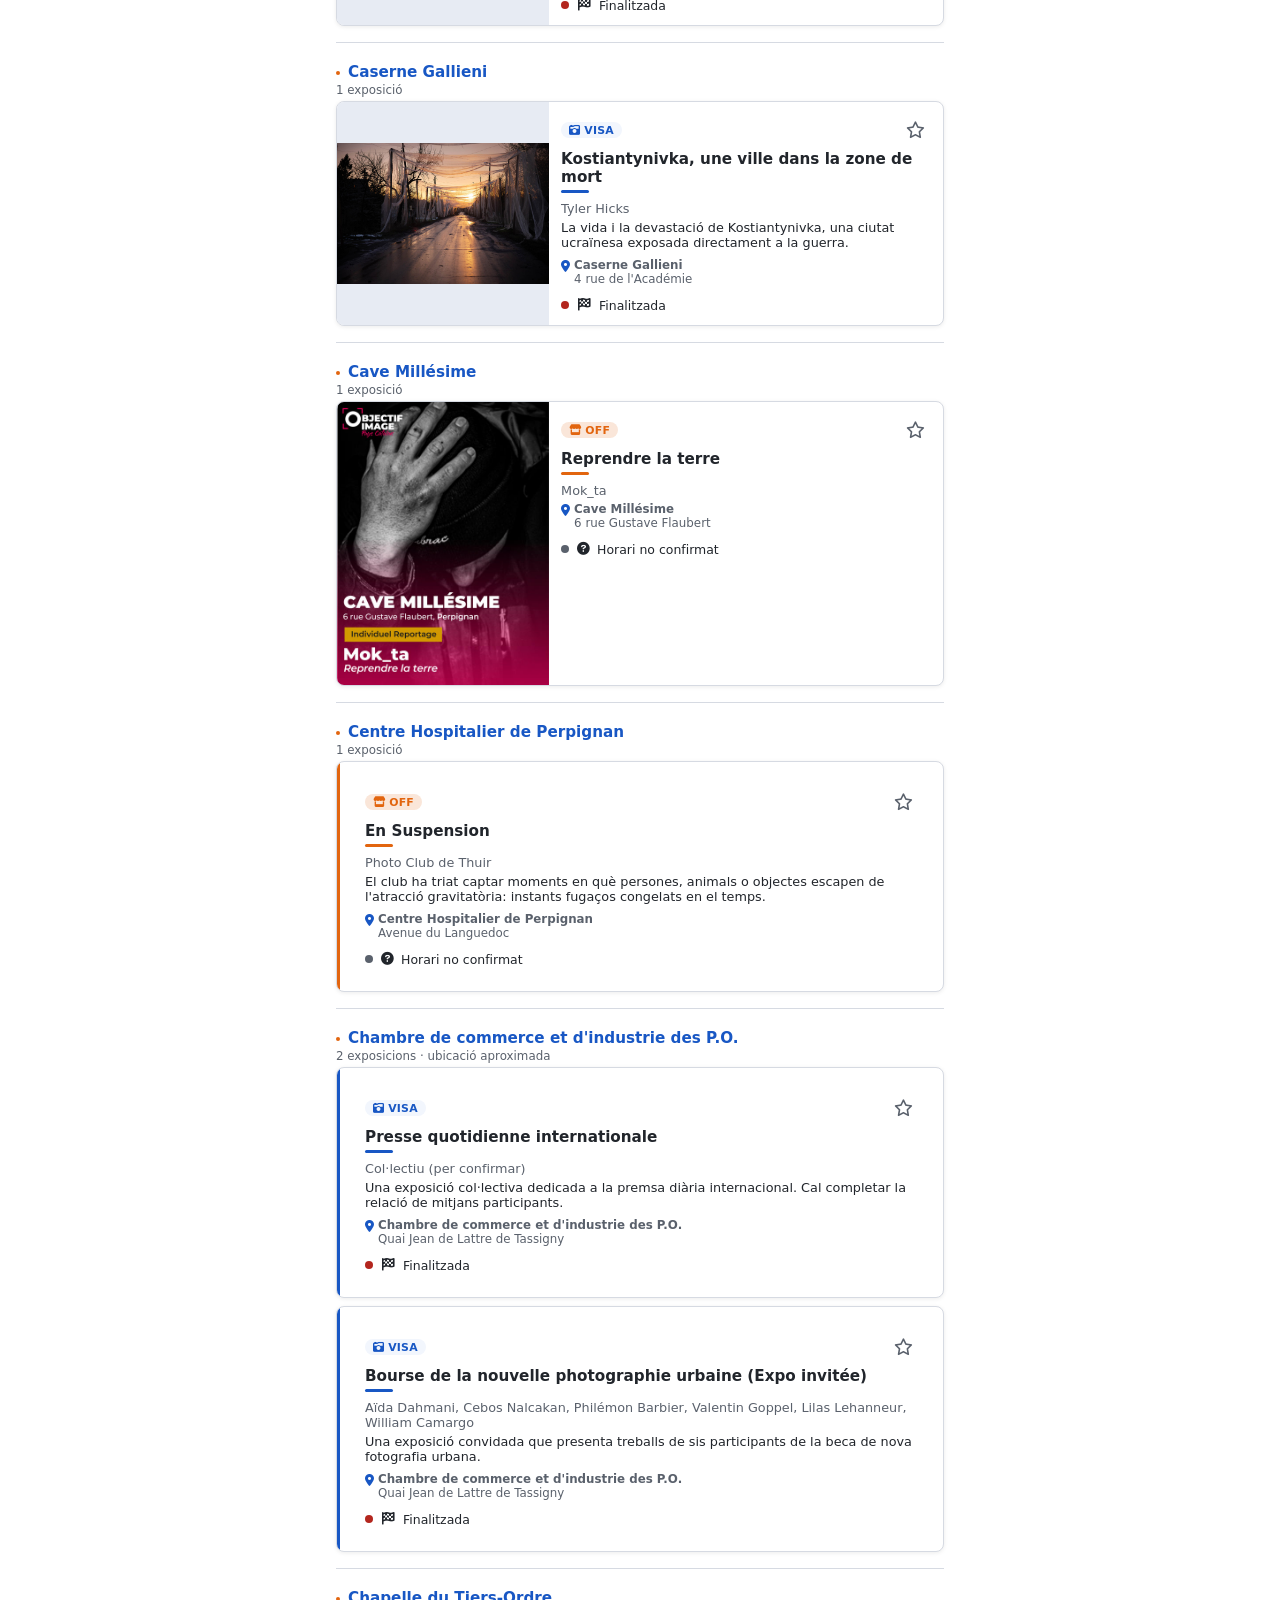
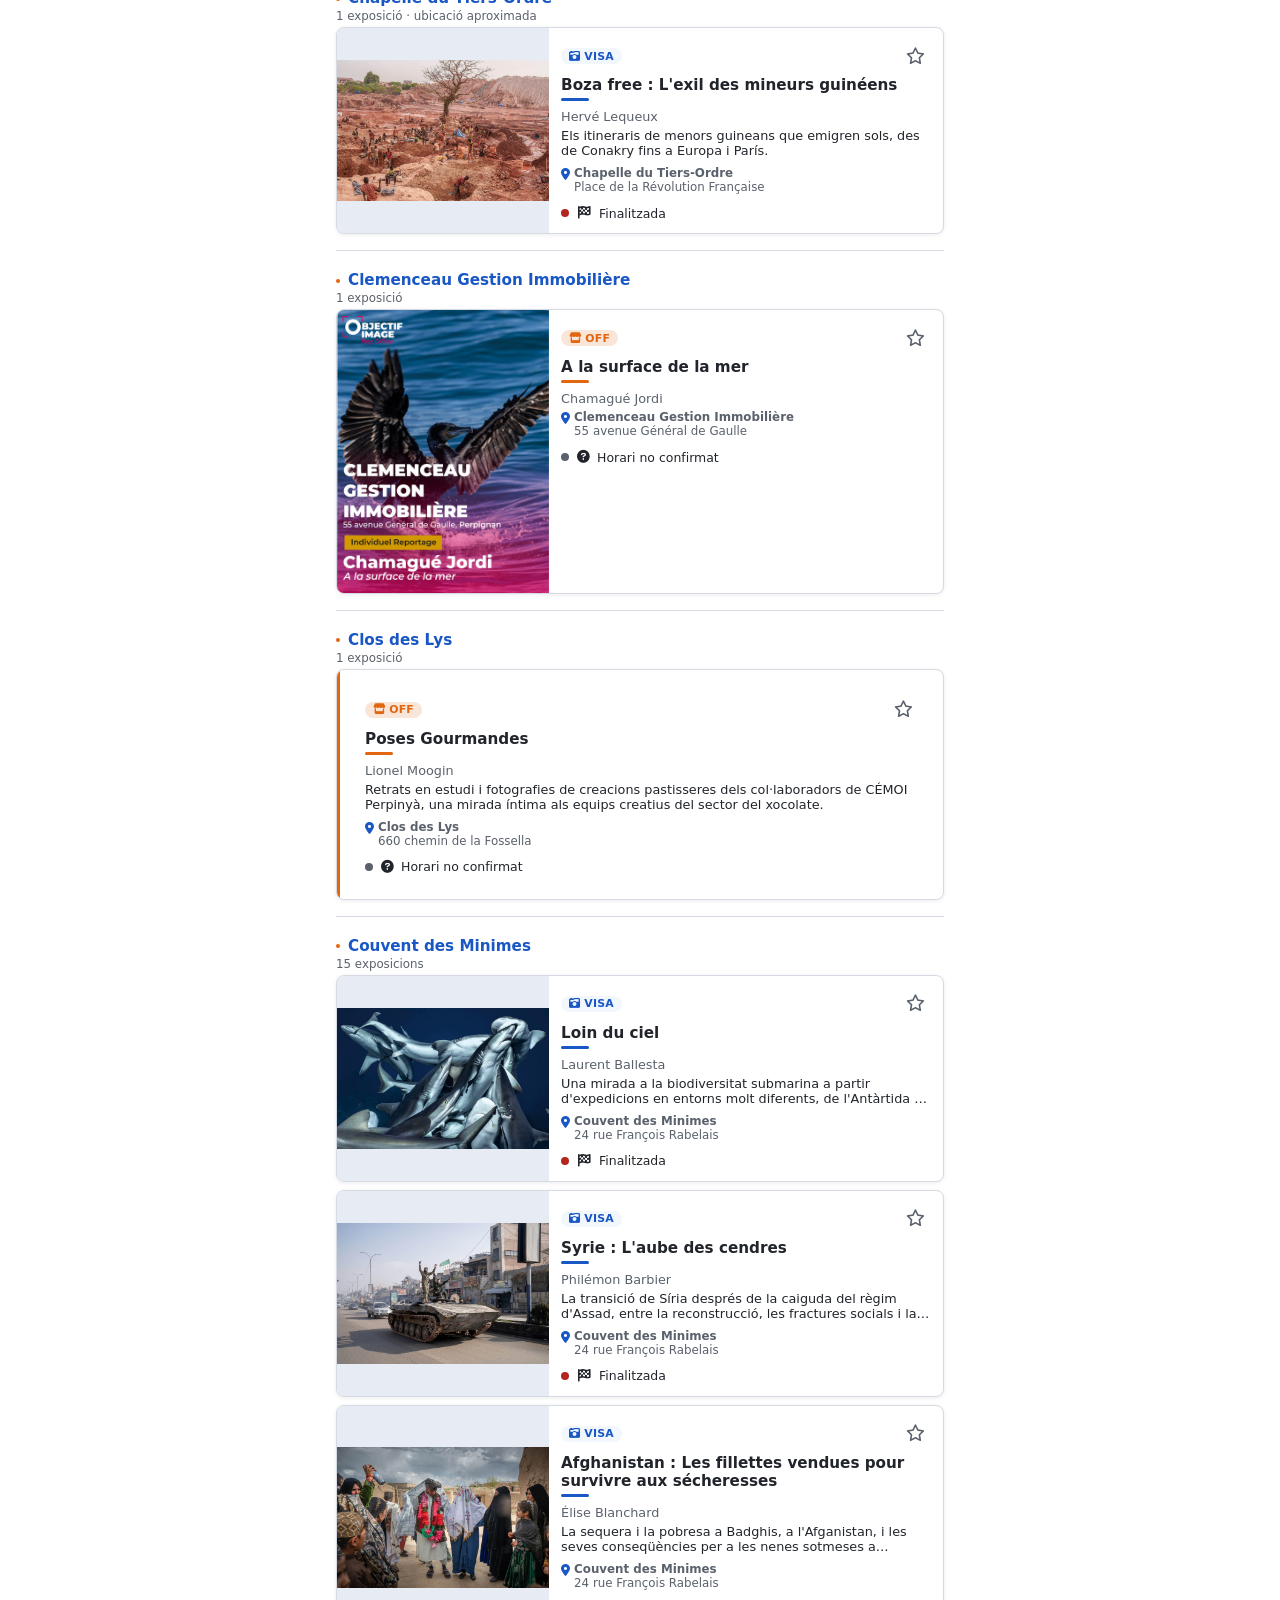
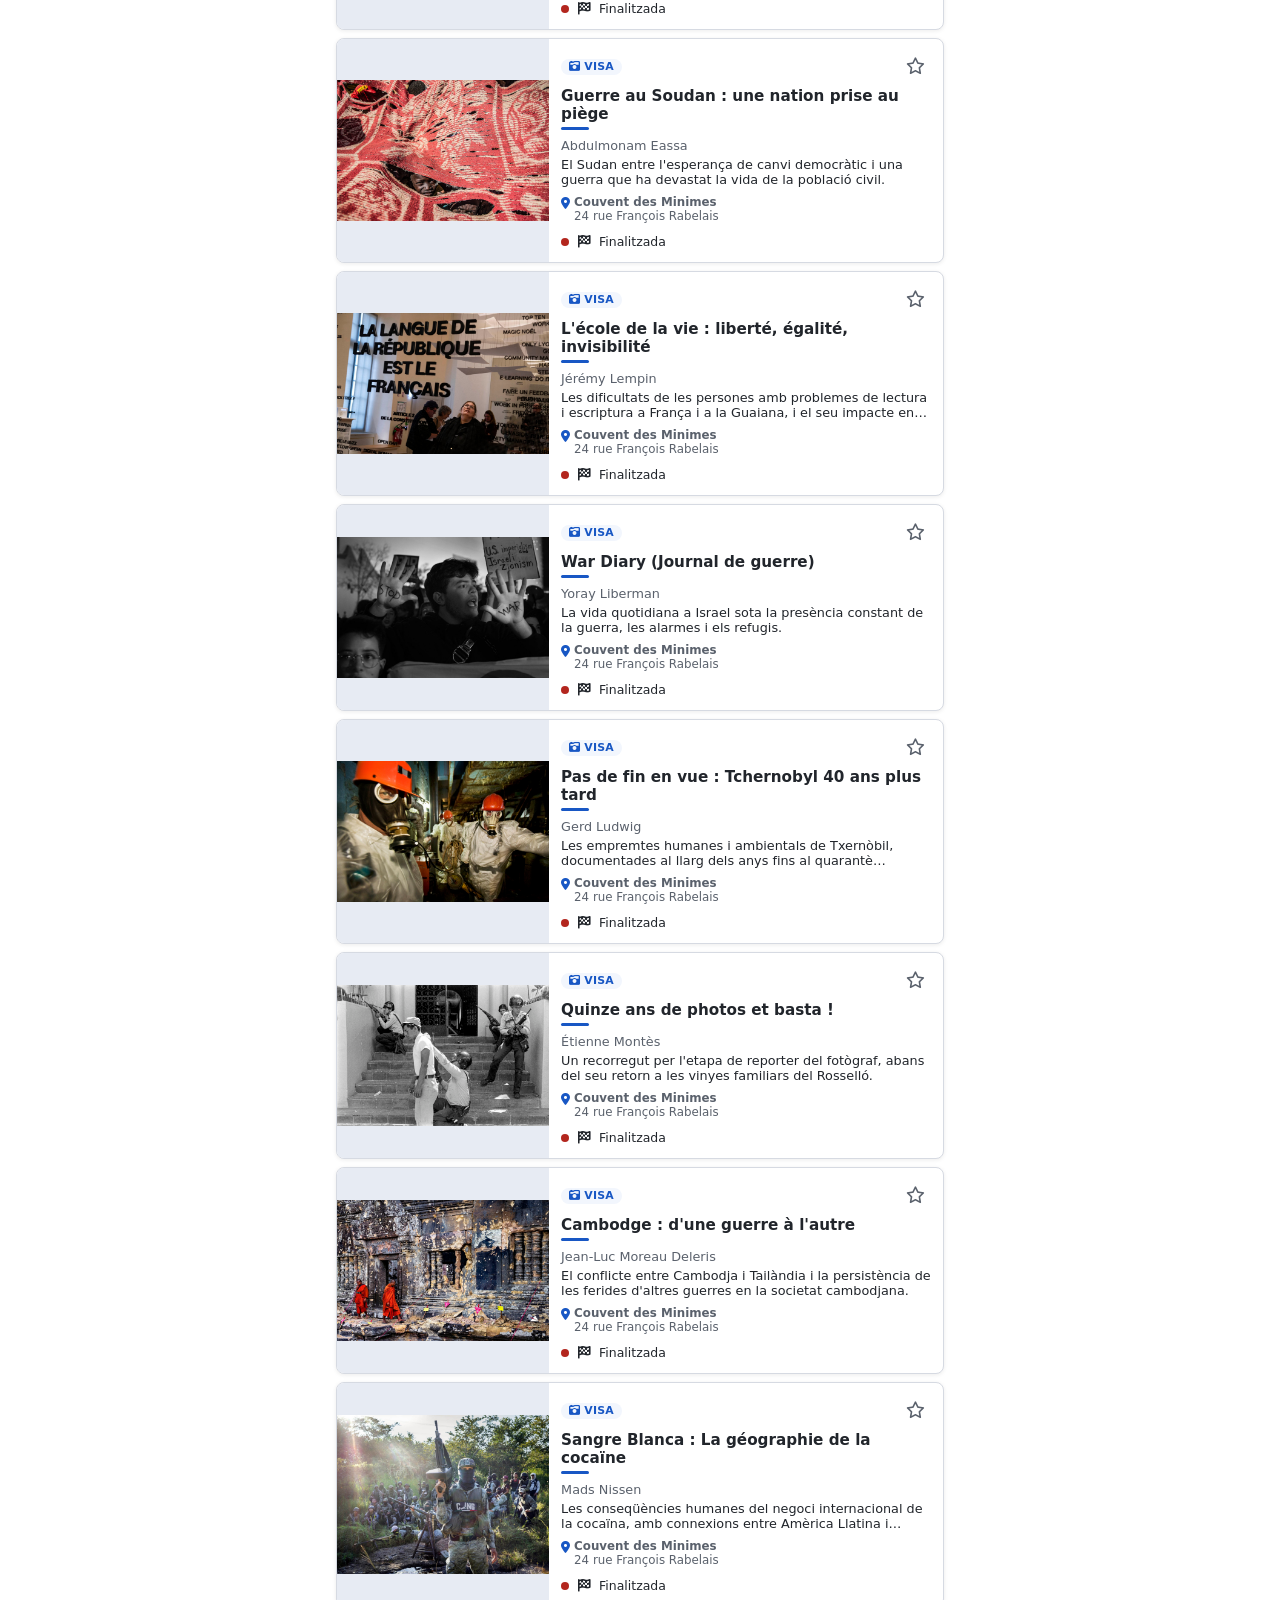
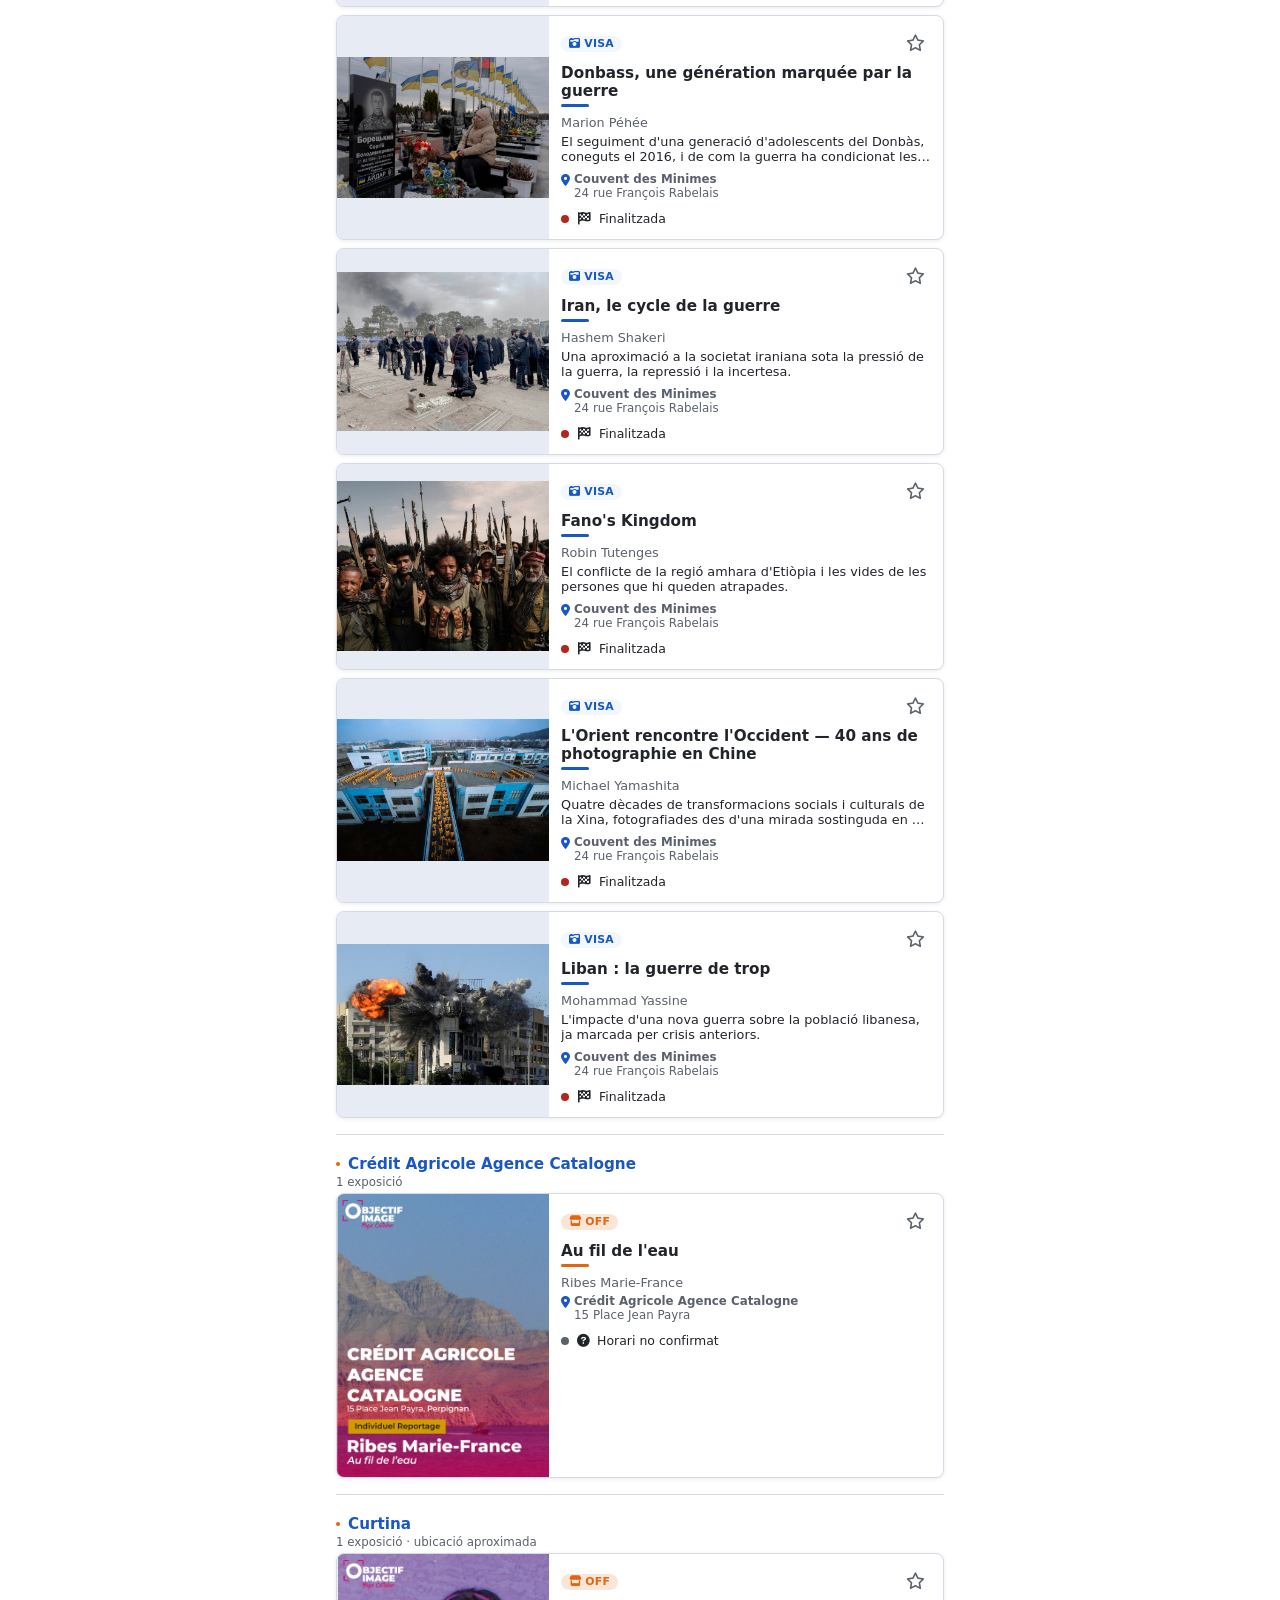
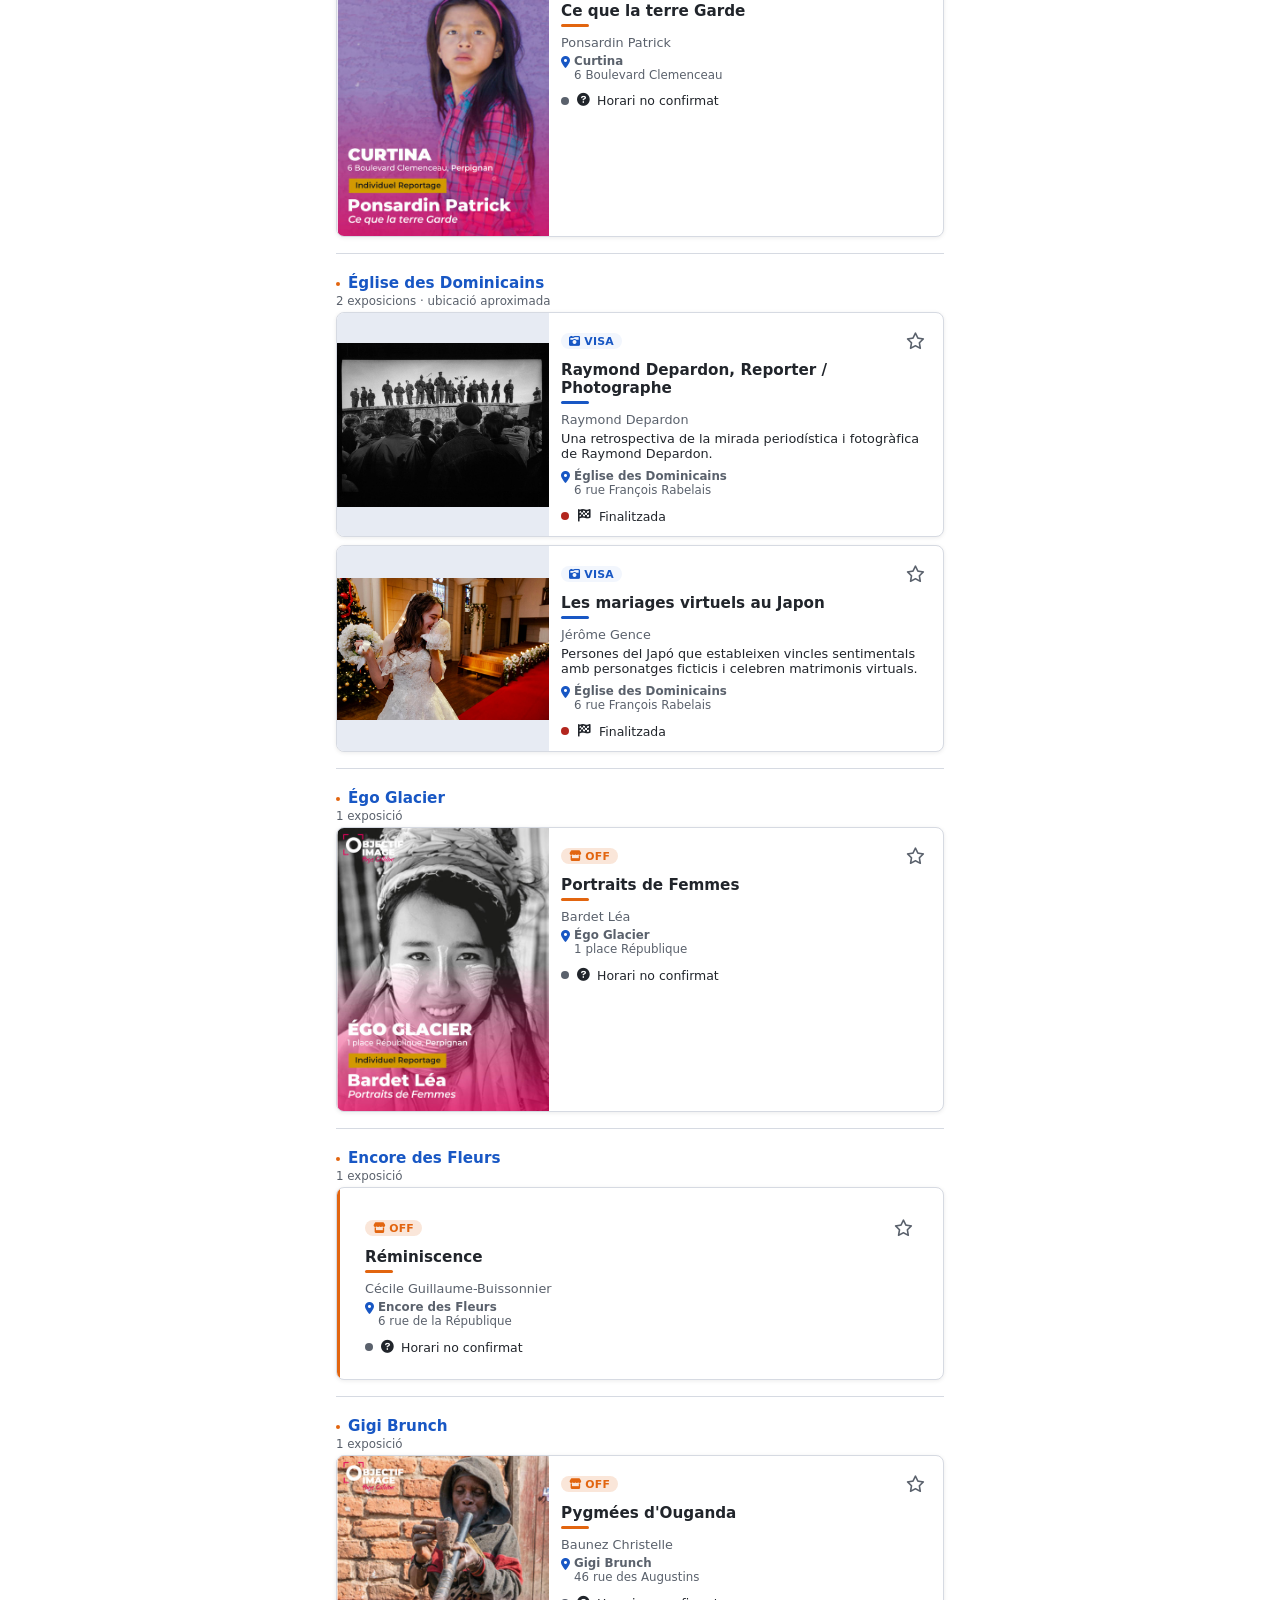
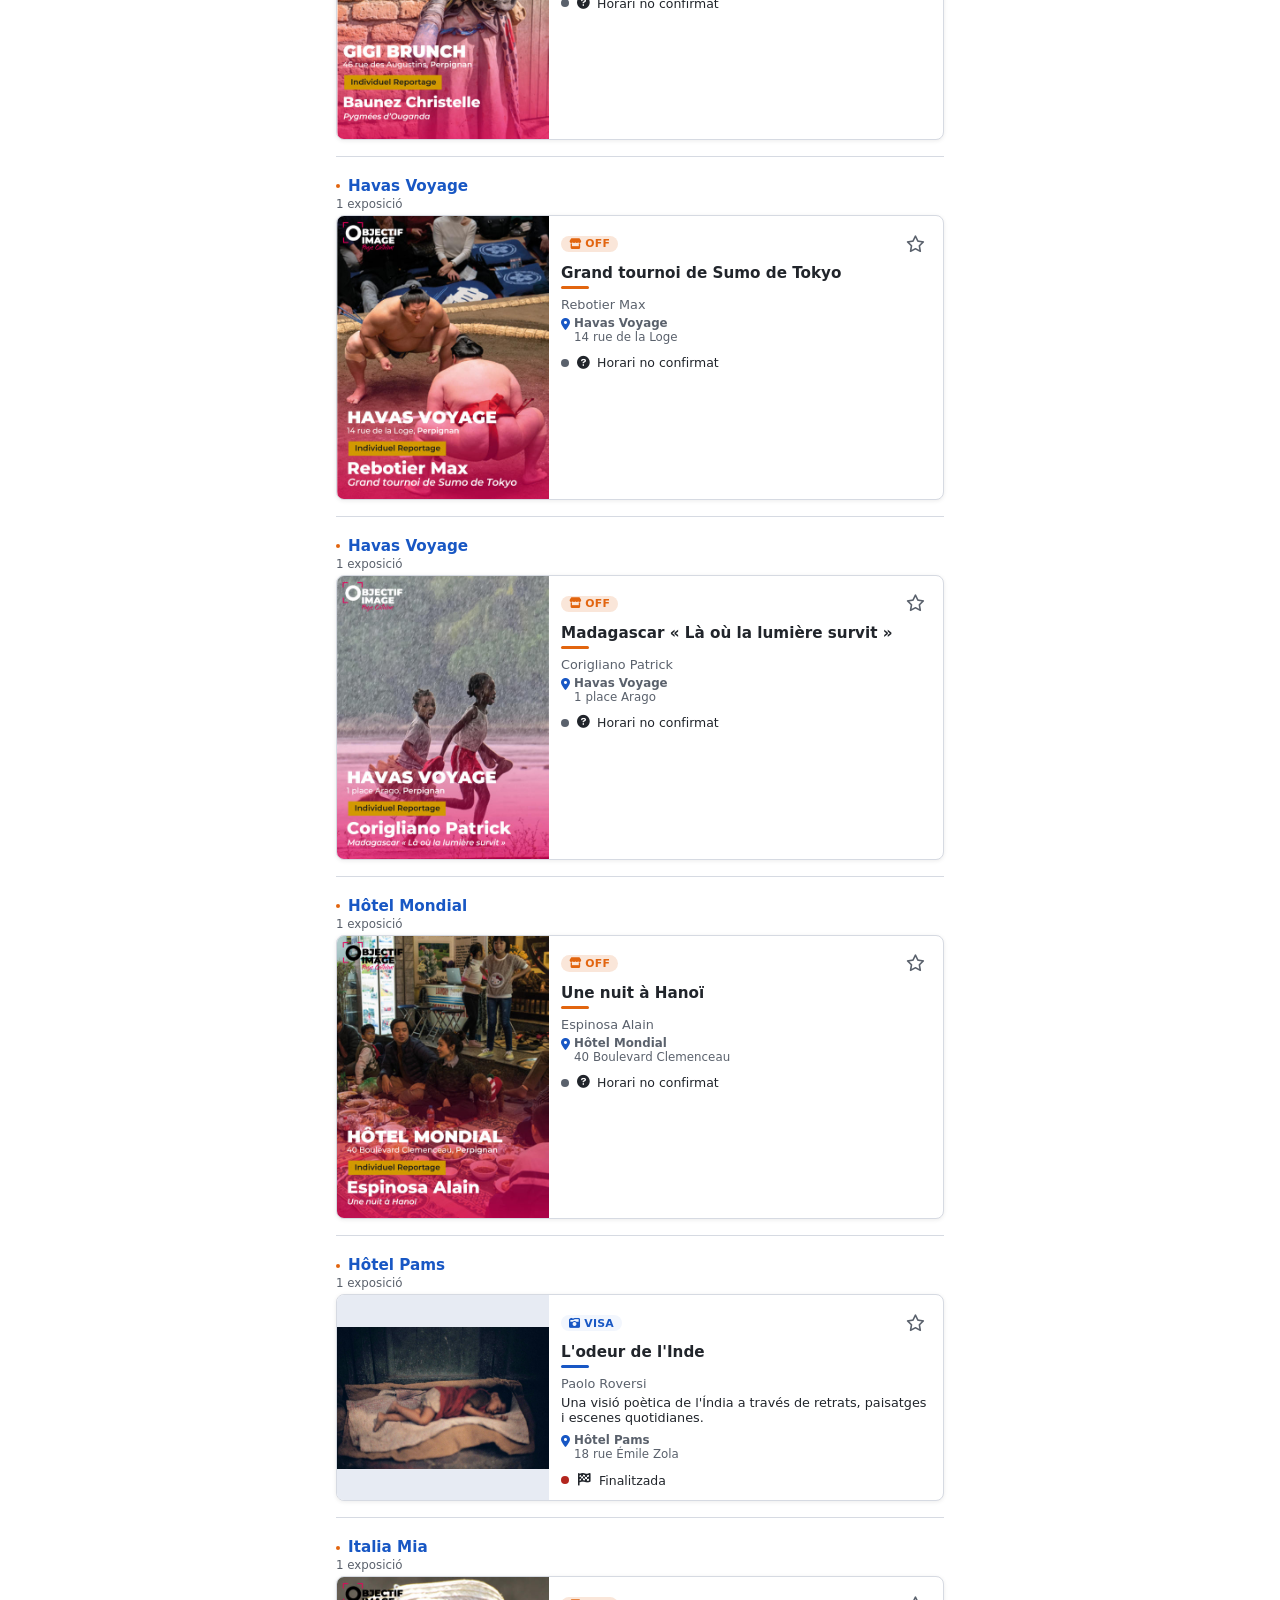
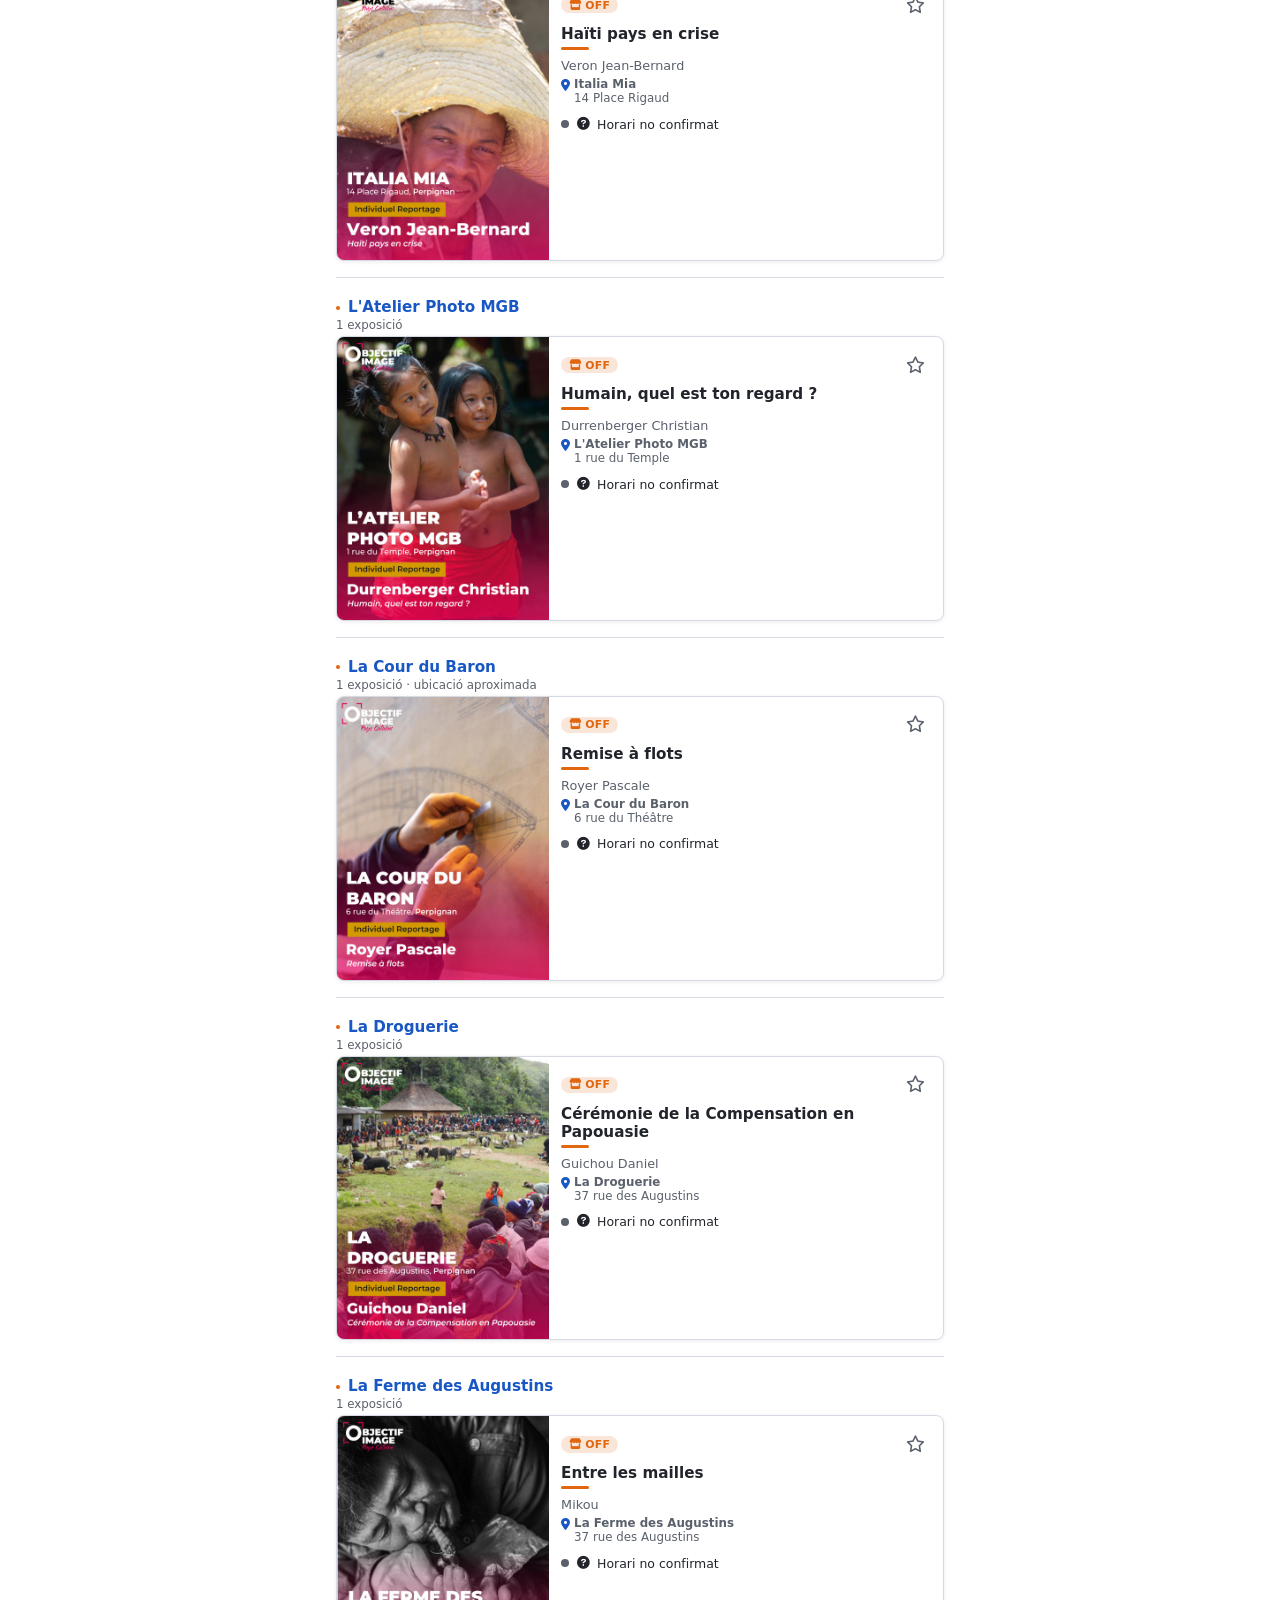
==== commit fac66b27: "Afegeix menú hamburguesa amb explicacions i amaga la tabbar (temporal) Nou botó de menú (☰) a la cap" ====
--- a/index.html
+++ b/index.html
@@ -33,8 +33,11 @@
 
   <header class="voff-header-wrap">
     <div class="ds-site-header">
+      <button class="ds-icon-button voff-header__menu-btn" id="btn-open-nav" type="button" aria-haspopup="dialog" aria-controls="dlg-nav" aria-label="Obre el menú de navegació">
+        <i class="fa-solid fa-bars" aria-hidden="true"></i>
+      </button>
       <div class="ds-site-header__text">
-        <p class="ds-site-header__title">Visa 2026 i VISA OFF</p>
+        <p class="ds-site-header__title">VISA 2026 i VISA OFF</p>
         <p class="ds-site-header__subtitle" id="voff-header-date">—</p>
       </div>
       <div class="voff-header__actions">
@@ -85,12 +88,54 @@
 
   </main>
 
+  <!-- Tabbar amagada temporalment (app.css .ds-tabbar) — substituïda pel
+       menú hamburguesa (#dlg-nav, més avall). Es deixa el codi tal com
+       és per poder-la reactivar sense refer-la. -->
   <nav class="ds-tabbar" aria-label="Navegació principal">
     <a class="ds-tabbar__item" data-tab="index" href="index.html"><i class="fa-solid fa-location-dot" aria-hidden="true"></i><span>A prop</span></a>
     <a class="ds-tabbar__item" data-tab="explora" href="explora.html"><i class="fa-solid fa-magnifying-glass" aria-hidden="true"></i><span>Explora</span></a>
     <a class="ds-tabbar__item" data-tab="ruta" href="ruta.html"><i class="fa-solid fa-route" aria-hidden="true"></i><span>Ruta<span class="ds-tabbar__badge" id="voff-route-badge" hidden>0</span></span></a>
     <a class="ds-tabbar__item" data-tab="mapa" href="mapa.html"><i class="fa-solid fa-map" aria-hidden="true"></i><span>Mapa</span></a>
   </nav>
+
+  <dialog class="ds-modal ds-modal--sm" id="dlg-nav" aria-labelledby="dlg-nav-title">
+    <div class="ds-modal__header">
+      <p class="ds-modal__title" id="dlg-nav-title">Menú</p>
+      <button class="ds-icon-button" data-ds-modal-close aria-label="Tanca"><i class="fa-solid fa-xmark" aria-hidden="true"></i></button>
+    </div>
+    <div class="ds-modal__body">
+      <nav class="voff-nav-menu" aria-label="Navegació principal">
+        <a class="voff-nav-menu__item" data-nav-page="index" href="index.html">
+          <span class="voff-nav-menu__icon"><i class="fa-solid fa-location-dot" aria-hidden="true"></i></span>
+          <span class="voff-nav-menu__text">
+            <span class="voff-nav-menu__title">A prop</span>
+            <span class="voff-nav-menu__desc">Exposicions properes, ara mateix o planificant una visita.</span>
+          </span>
+        </a>
+        <a class="voff-nav-menu__item" data-nav-page="explora" href="explora.html">
+          <span class="voff-nav-menu__icon"><i class="fa-solid fa-magnifying-glass" aria-hidden="true"></i></span>
+          <span class="voff-nav-menu__text">
+            <span class="voff-nav-menu__title">Explora</span>
+            <span class="voff-nav-menu__desc">Cerca i filtra tot el catàleg de Visa i l'OFF.</span>
+          </span>
+        </a>
+        <a class="voff-nav-menu__item" data-nav-page="ruta" href="ruta.html">
+          <span class="voff-nav-menu__icon"><i class="fa-solid fa-route" aria-hidden="true"></i></span>
+          <span class="voff-nav-menu__text">
+            <span class="voff-nav-menu__title">Ruta</span>
+            <span class="voff-nav-menu__desc">La teva selecció d'exposicions, agrupada per seu i amb un ordre suggerit.</span>
+          </span>
+        </a>
+        <a class="voff-nav-menu__item" data-nav-page="mapa" href="mapa.html">
+          <span class="voff-nav-menu__icon"><i class="fa-solid fa-map" aria-hidden="true"></i></span>
+          <span class="voff-nav-menu__text">
+            <span class="voff-nav-menu__title">Mapa</span>
+            <span class="voff-nav-menu__desc">Tots els emplaçaments amb coordenades verificades.</span>
+          </span>
+        </a>
+      </nav>
+    </div>
+  </dialog>
 
   <dialog class="ds-modal ds-modal--sm" id="dlg-plan" aria-labelledby="dlg-plan-title">
     <div class="ds-modal__header">
@@ -125,6 +170,7 @@
   </dialog>
 
   <script src="js/fontsize.js"></script>
+  <script src="js/navmenu.js"></script>
   <script src="js/aprop.js"></script>
 </body>
 </html>
--- a/assets/css/app.css
+++ b/assets/css/app.css
@@ -13,6 +13,16 @@
    res (bug real: el botó de tancar l'avís d'ubicació no funcionava). */
 [hidden] {
   display: none !important;
+}
+
+/* Amagat TEMPORALMENT (2026-09-12): substituït pel menú hamburguesa
+   (.voff-nav-menu, obert des de #btn-open-nav a la capçalera) mentre es
+   decideix el disseny de navegació definitiu. El codi de tabbar.js i
+   #voff-route-badge es deixen tal com són (l'element existeix, només no
+   es pinta) — reactivar-lo és treure aquesta regla i tornar el
+   padding-bottom de sota al valor amb "+ 72px". */
+.ds-tabbar {
+  display: none;
 }
 
 /* Override local, només d'aquesta app: fons blanc en lloc del gris
@@ -105,8 +115,63 @@
 }
 
 .voff-header__date-btn,
-.voff-header__fontsize-btn {
+.voff-header__fontsize-btn,
+.voff-header__menu-btn {
   flex-shrink: 0;
+}
+
+/* ── Menú hamburguesa (substitueix temporalment la tabbar) ──
+   Llista de destinacions dins d'un .ds-modal, cadascuna amb icona +
+   títol + una frase explicant què hi ha — el mateix contingut que
+   abans mostrava la tabbar, però amb context per a qui no coneix
+   l'app. */
+.voff-nav-menu {
+  display: flex;
+  flex-direction: column;
+  gap: var(--ds-space-1);
+}
+
+.voff-nav-menu__item {
+  display: flex;
+  align-items: center;
+  gap: var(--ds-space-3);
+  padding: var(--ds-space-3);
+  border-radius: var(--ds-radius);
+  color: inherit;
+  text-decoration: none;
+}
+.voff-nav-menu__item:hover,
+.voff-nav-menu__item:focus-visible {
+  background: var(--ds-color-surface-alt);
+}
+.voff-nav-menu__item.is-active {
+  background: var(--ds-color-primary-xlight);
+}
+
+.voff-nav-menu__icon {
+  flex-shrink: 0;
+  width: 2.25rem;
+  height: 2.25rem;
+  border-radius: 50%;
+  display: inline-flex;
+  align-items: center;
+  justify-content: center;
+  background: var(--ds-color-primary-xlight);
+  color: var(--ds-color-primary);
+  font-size: 1.05rem;
+}
+
+.voff-nav-menu__text { min-width: 0; }
+.voff-nav-menu__title {
+  display: block;
+  font-weight: 700;
+  color: var(--ds-color-text);
+}
+.voff-nav-menu__desc {
+  display: block;
+  margin-top: 2px;
+  font-size: 0.82rem;
+  color: var(--ds-color-muted);
 }
 
 .voff-header-wrap .ds-icon-button {
@@ -129,7 +194,9 @@
   max-width: 640px;
   margin: 0 auto;
   padding: var(--ds-space-4);
-  padding-bottom: calc(72px + env(safe-area-inset-bottom, 0px));
+  /* Sense els 72px de la tabbar mentre estigui amagada (vegeu .ds-tabbar
+     més amunt) — només l'espai de seguretat d'iOS/Android. */
+  padding-bottom: calc(var(--ds-space-4) + env(safe-area-inset-bottom, 0px));
   min-height: calc(100vh - 64px);
 }
 
@@ -152,11 +219,16 @@
 }
 .voff-venue-group:last-child { border-bottom: none; }
 
+/* Nom de la seu (títol) i distància/recompte (meta) en línies
+   separades — abans anaven en una mateixa fila (space-between) i la
+   meta (sense poder embolcallar) es quedava amb tot l'espai que li
+   calia, retallant molt el nom de la seu quan hi havia distància
+   activa (p. ex. "245 m · 3 exposicions · ubicació aproximada"). */
 .voff-venue-group__header {
   display: flex;
-  align-items: baseline;
-  justify-content: space-between;
-  gap: var(--ds-space-2);
+  flex-direction: column;
+  align-items: flex-start;
+  gap: 2px;
   margin-bottom: var(--ds-space-1);
 }
 
@@ -182,7 +254,6 @@
   margin: 0;
   font-size: 0.74rem;
   color: var(--ds-color-muted);
-  white-space: nowrap;
 }
 
 .voff-venue-group__list {
@@ -220,11 +291,18 @@
   align-self: stretch;
   display: block;
   cursor: pointer;
+  /* Fons subtil per quan object-fit:contain deixa marges (imatges
+     verticals de l'OFF, 3:4, dins d'una columna que sovint és més
+     ampla que alta segons el text de la targeta). */
+  background: var(--ds-color-surface-alt);
 }
 .voff-card__imgcol img {
   width: 100%;
   height: 100%;
-  object-fit: cover;
+  /* contain, no cover: amb cover, les fotos verticals de l'OFF (totes
+     3:4) es retallaven molt quan la fila era curta (targetes amb poc
+     text) — es veu sencera sempre, com ja es fa a la fitxa. */
+  object-fit: contain;
   display: block;
 }
 .voff-card__rightcol {
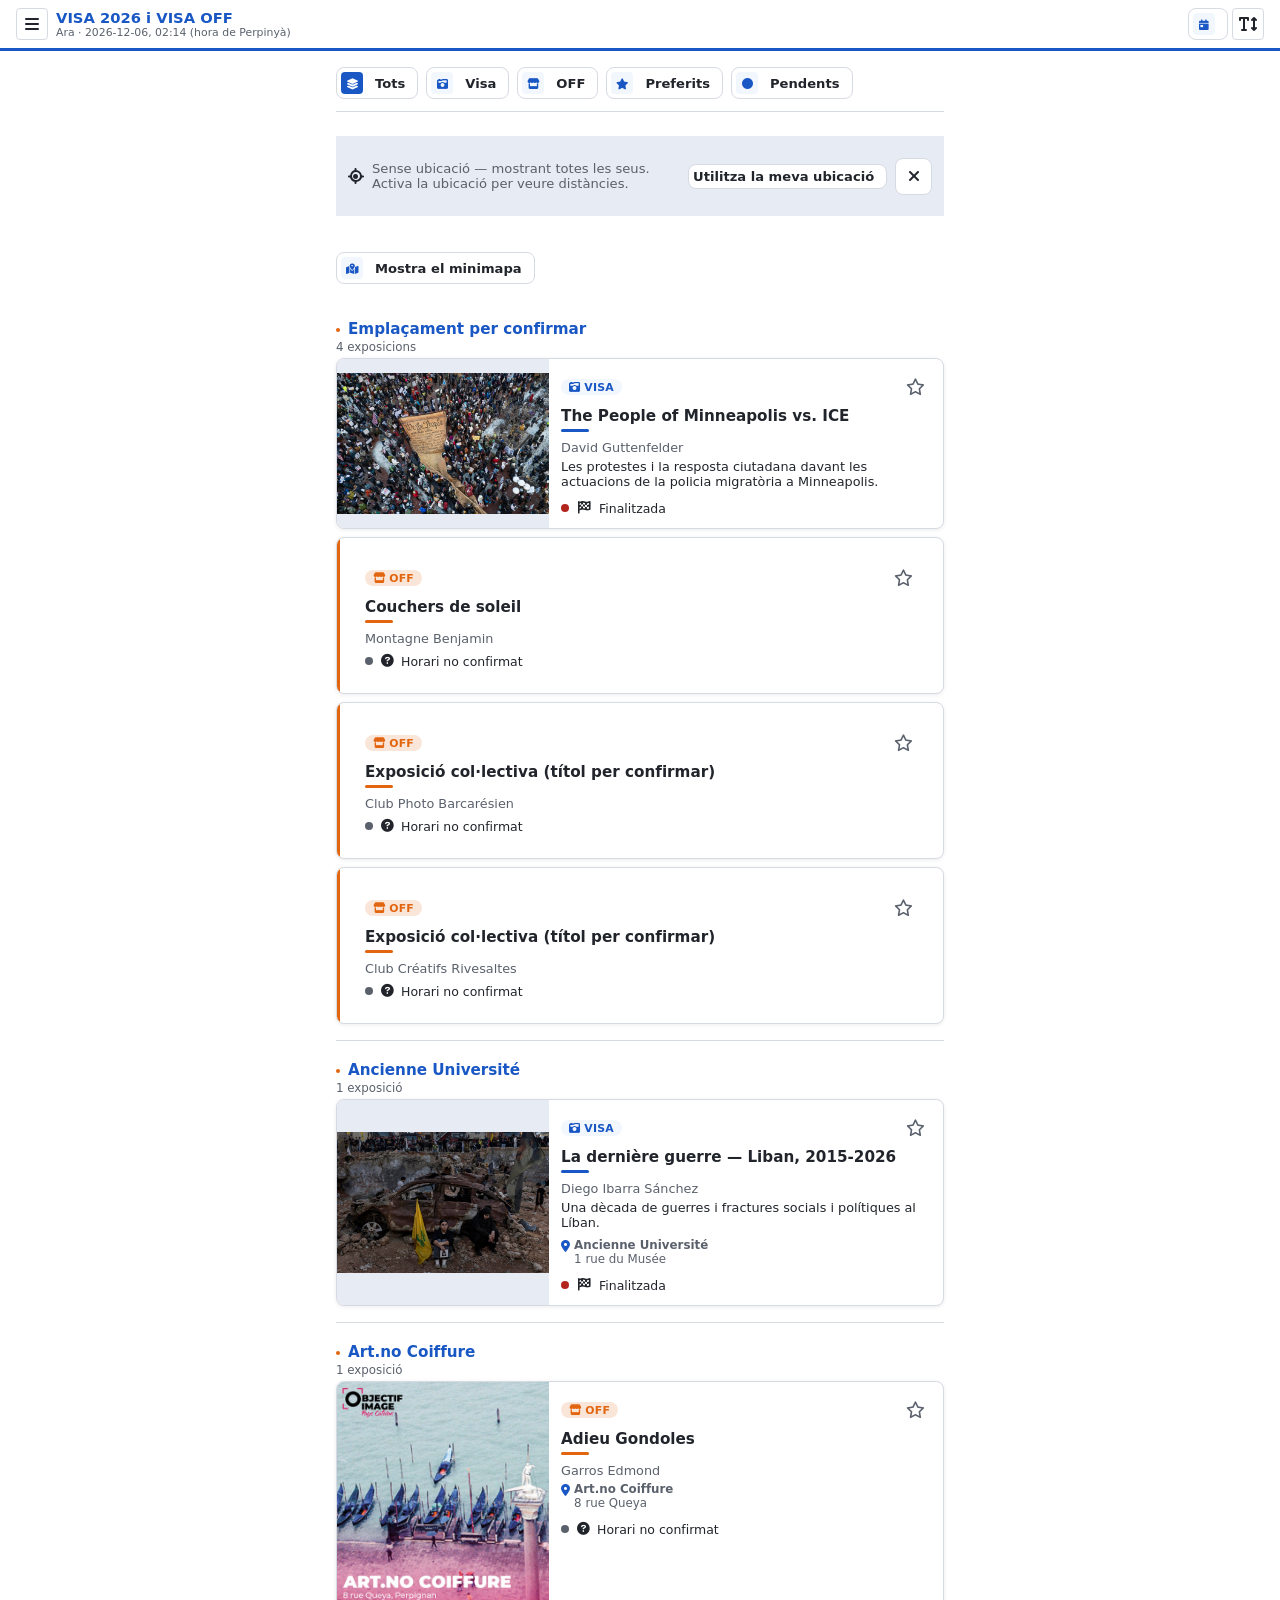
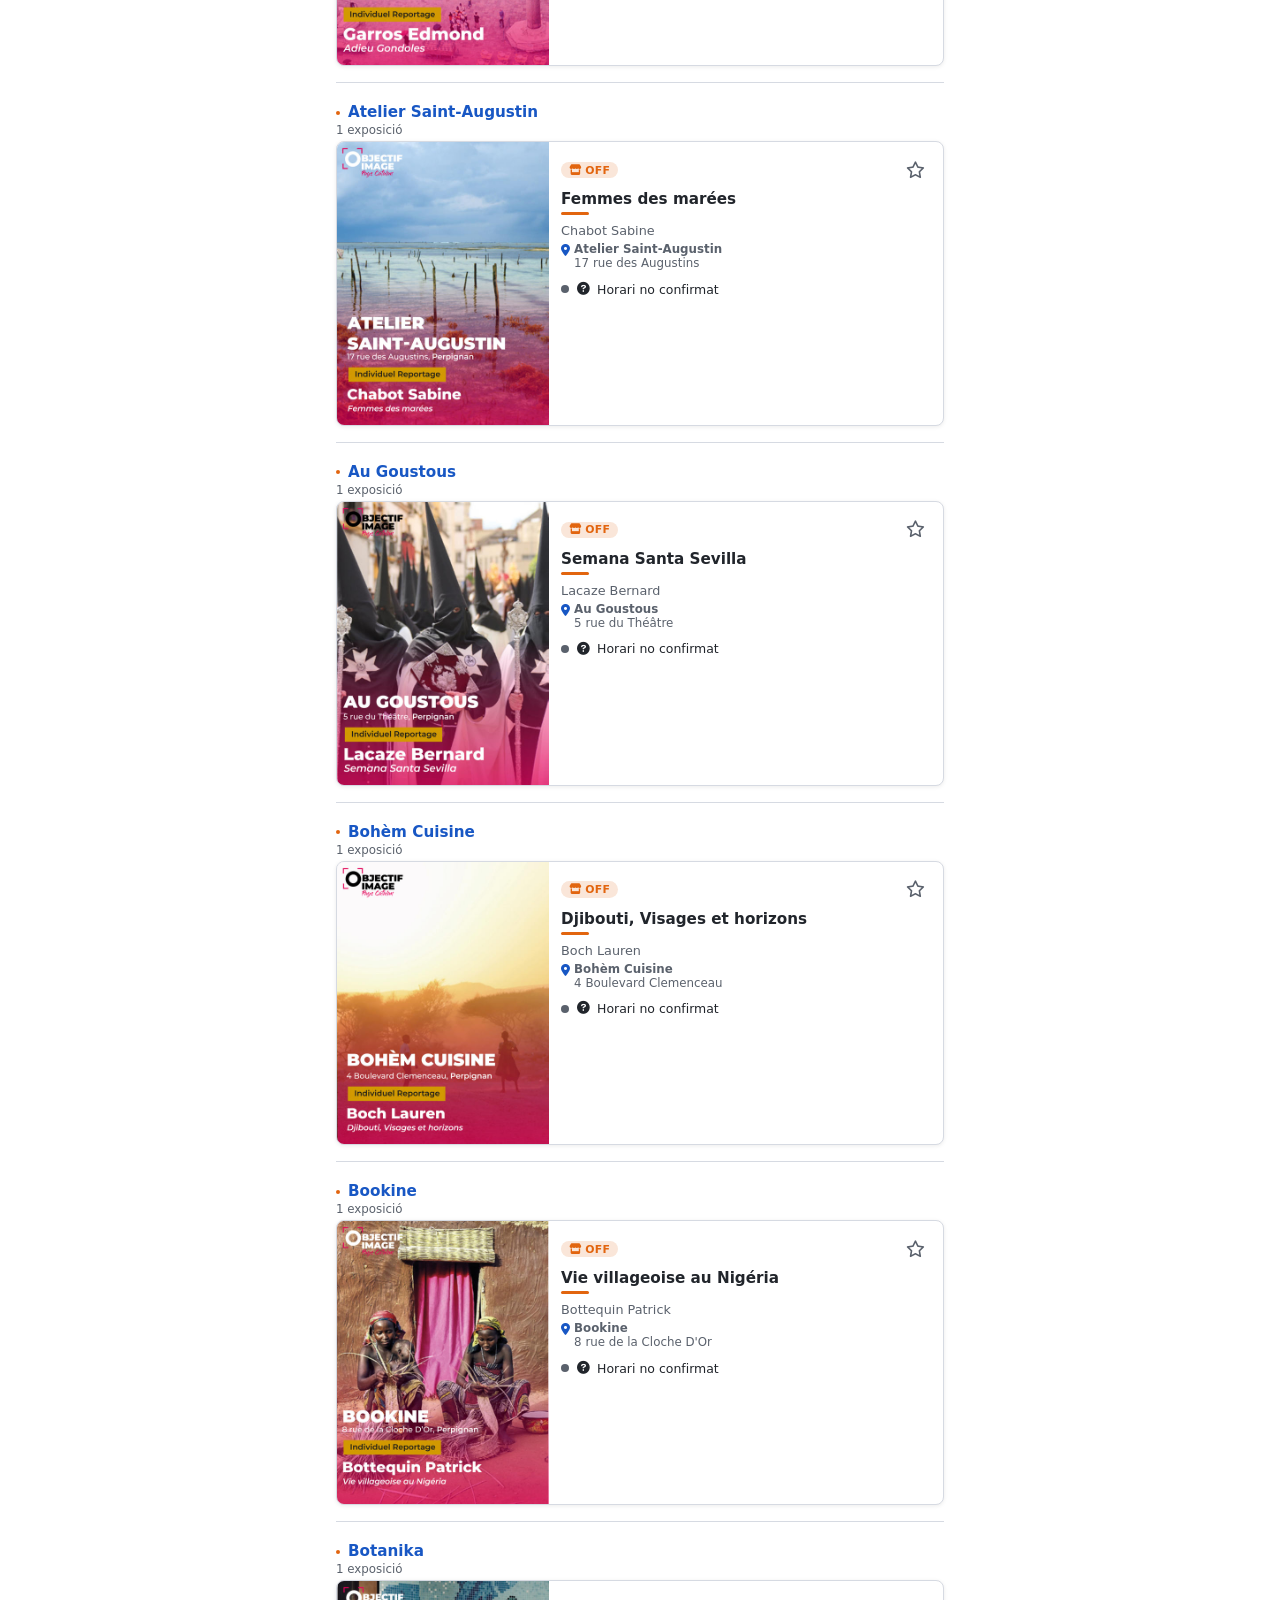
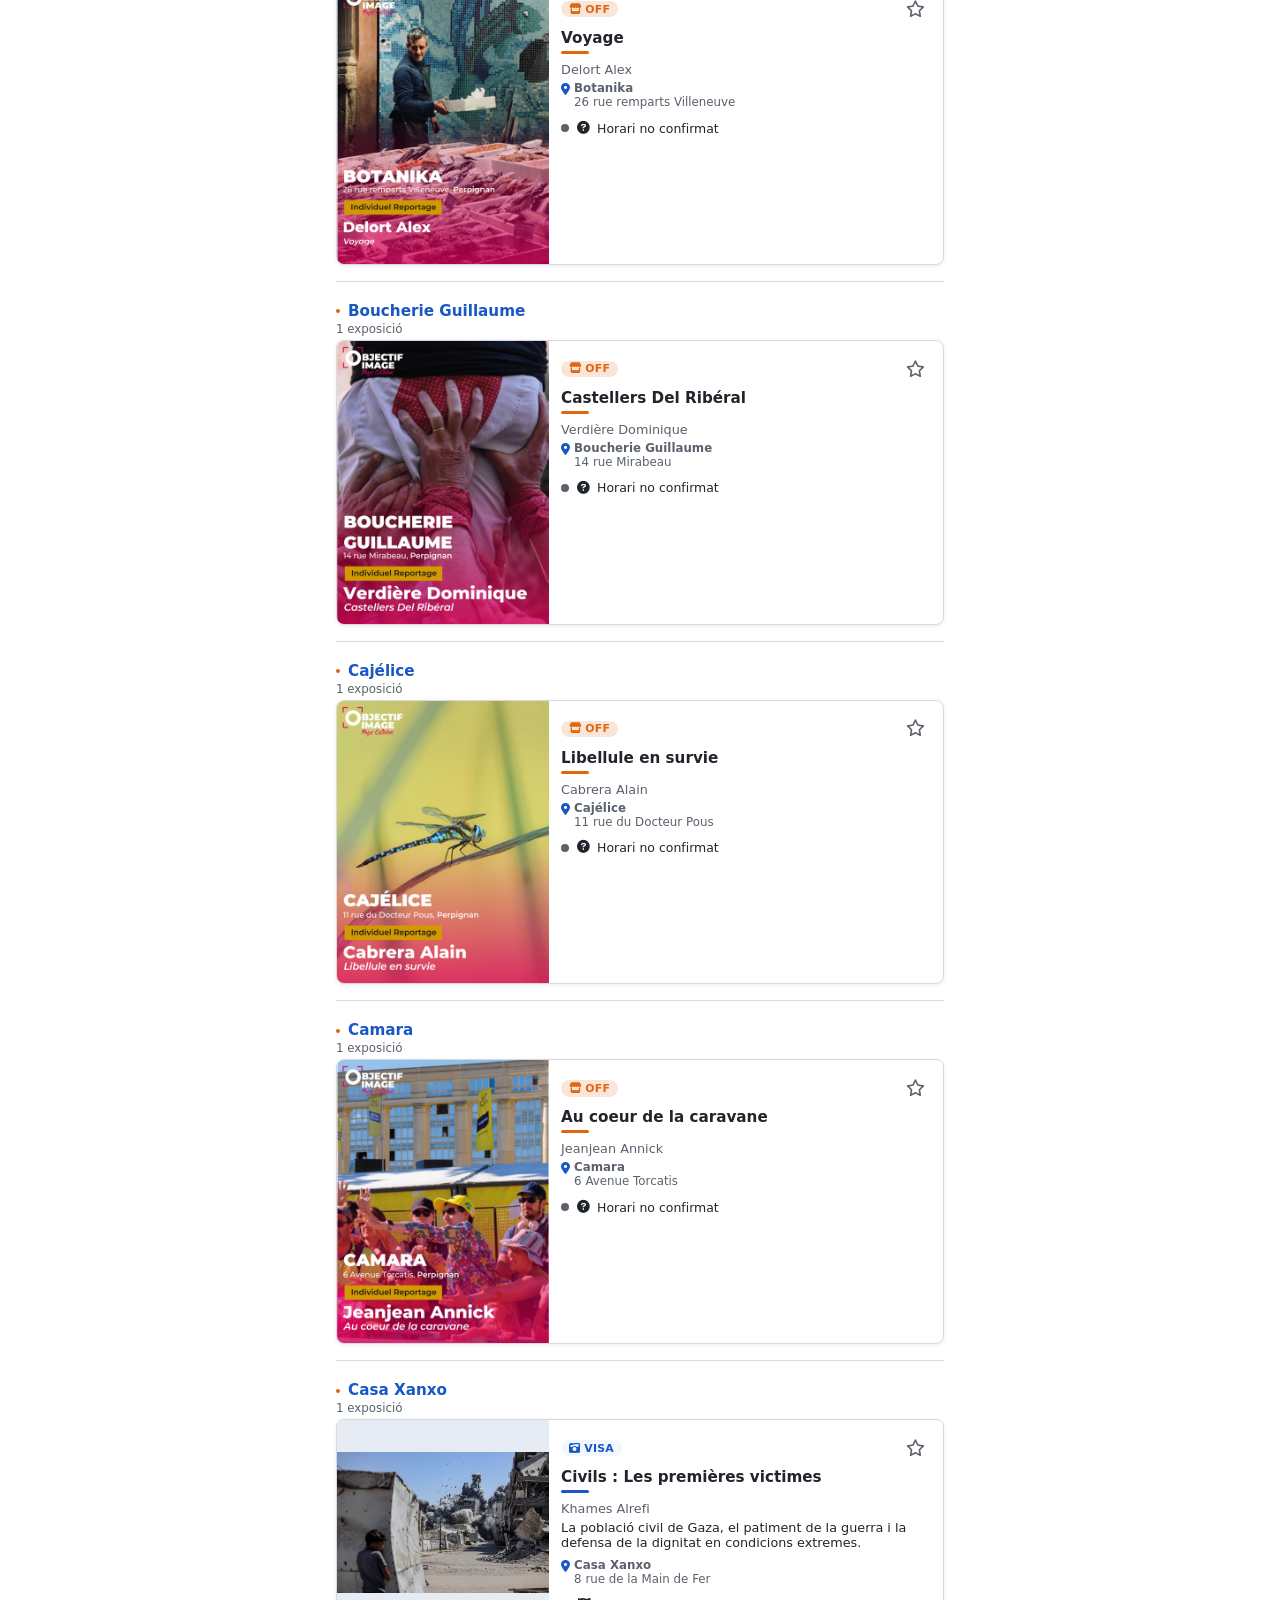
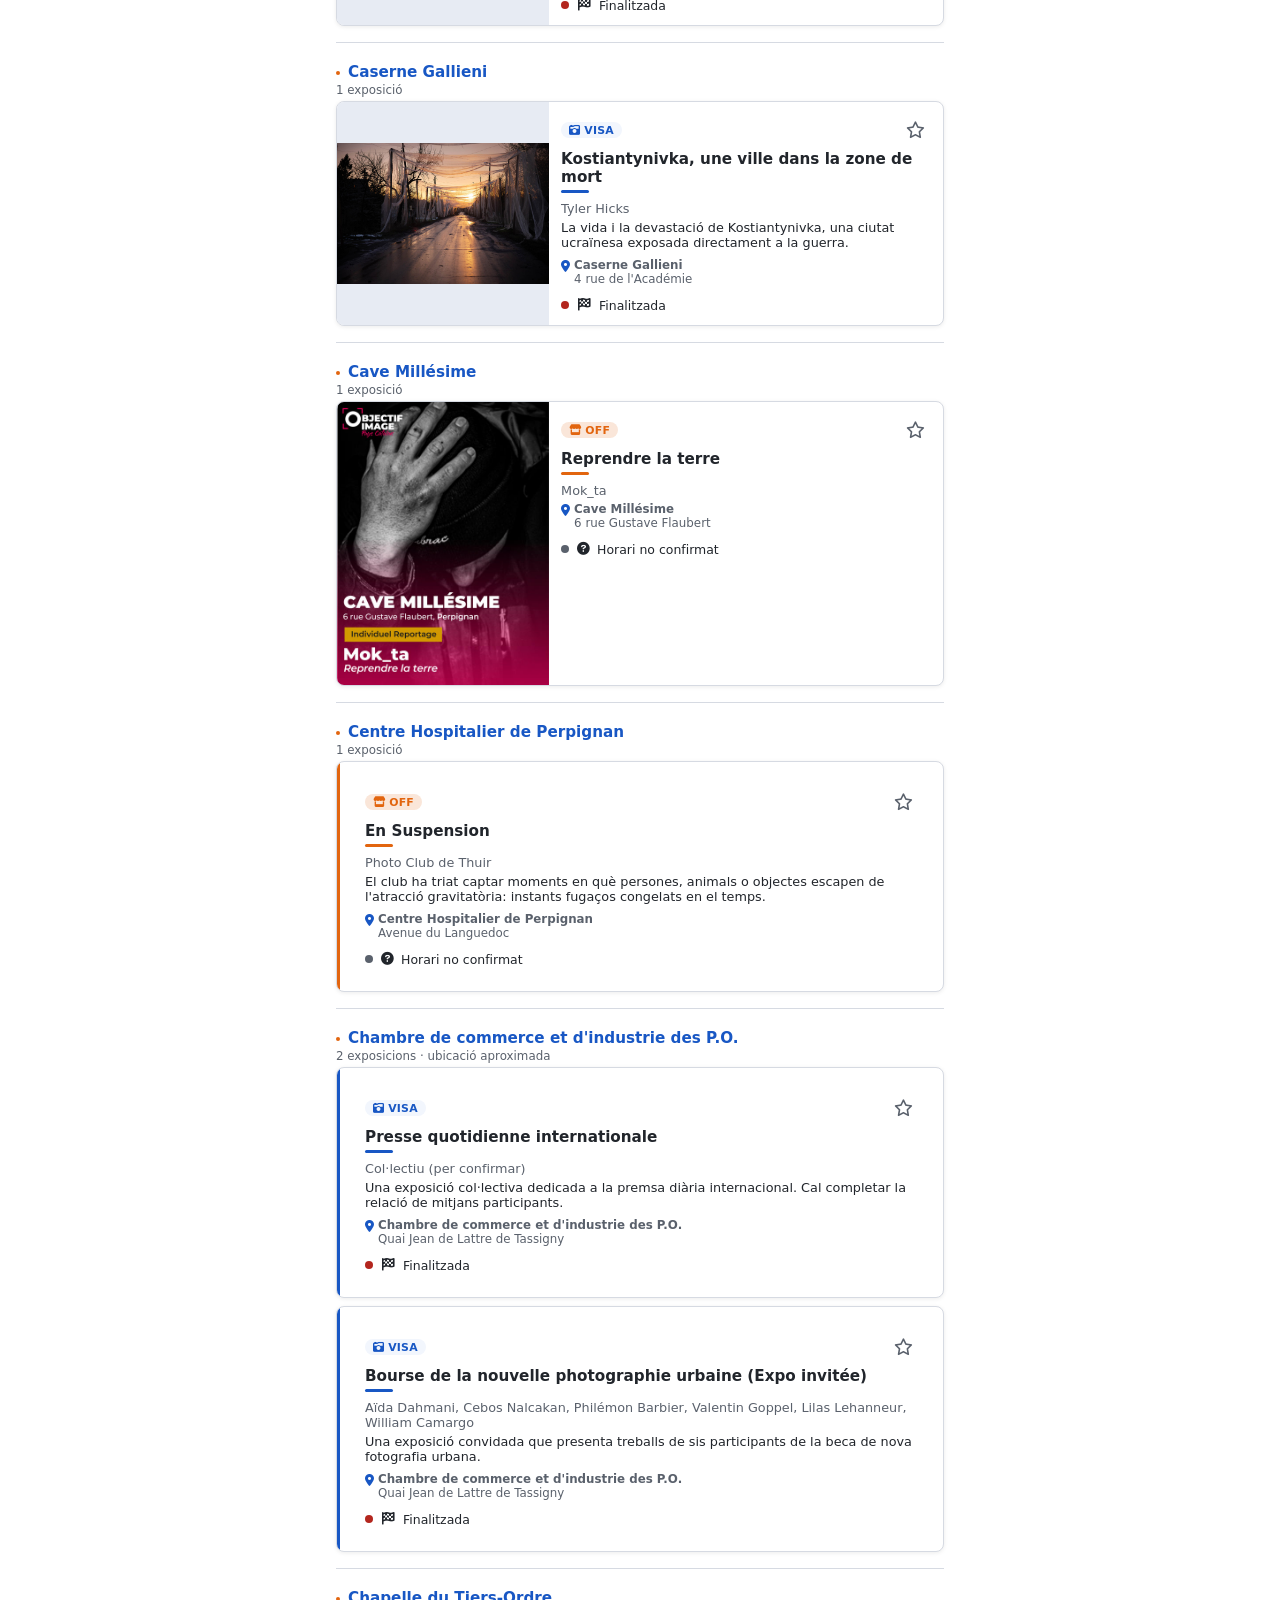
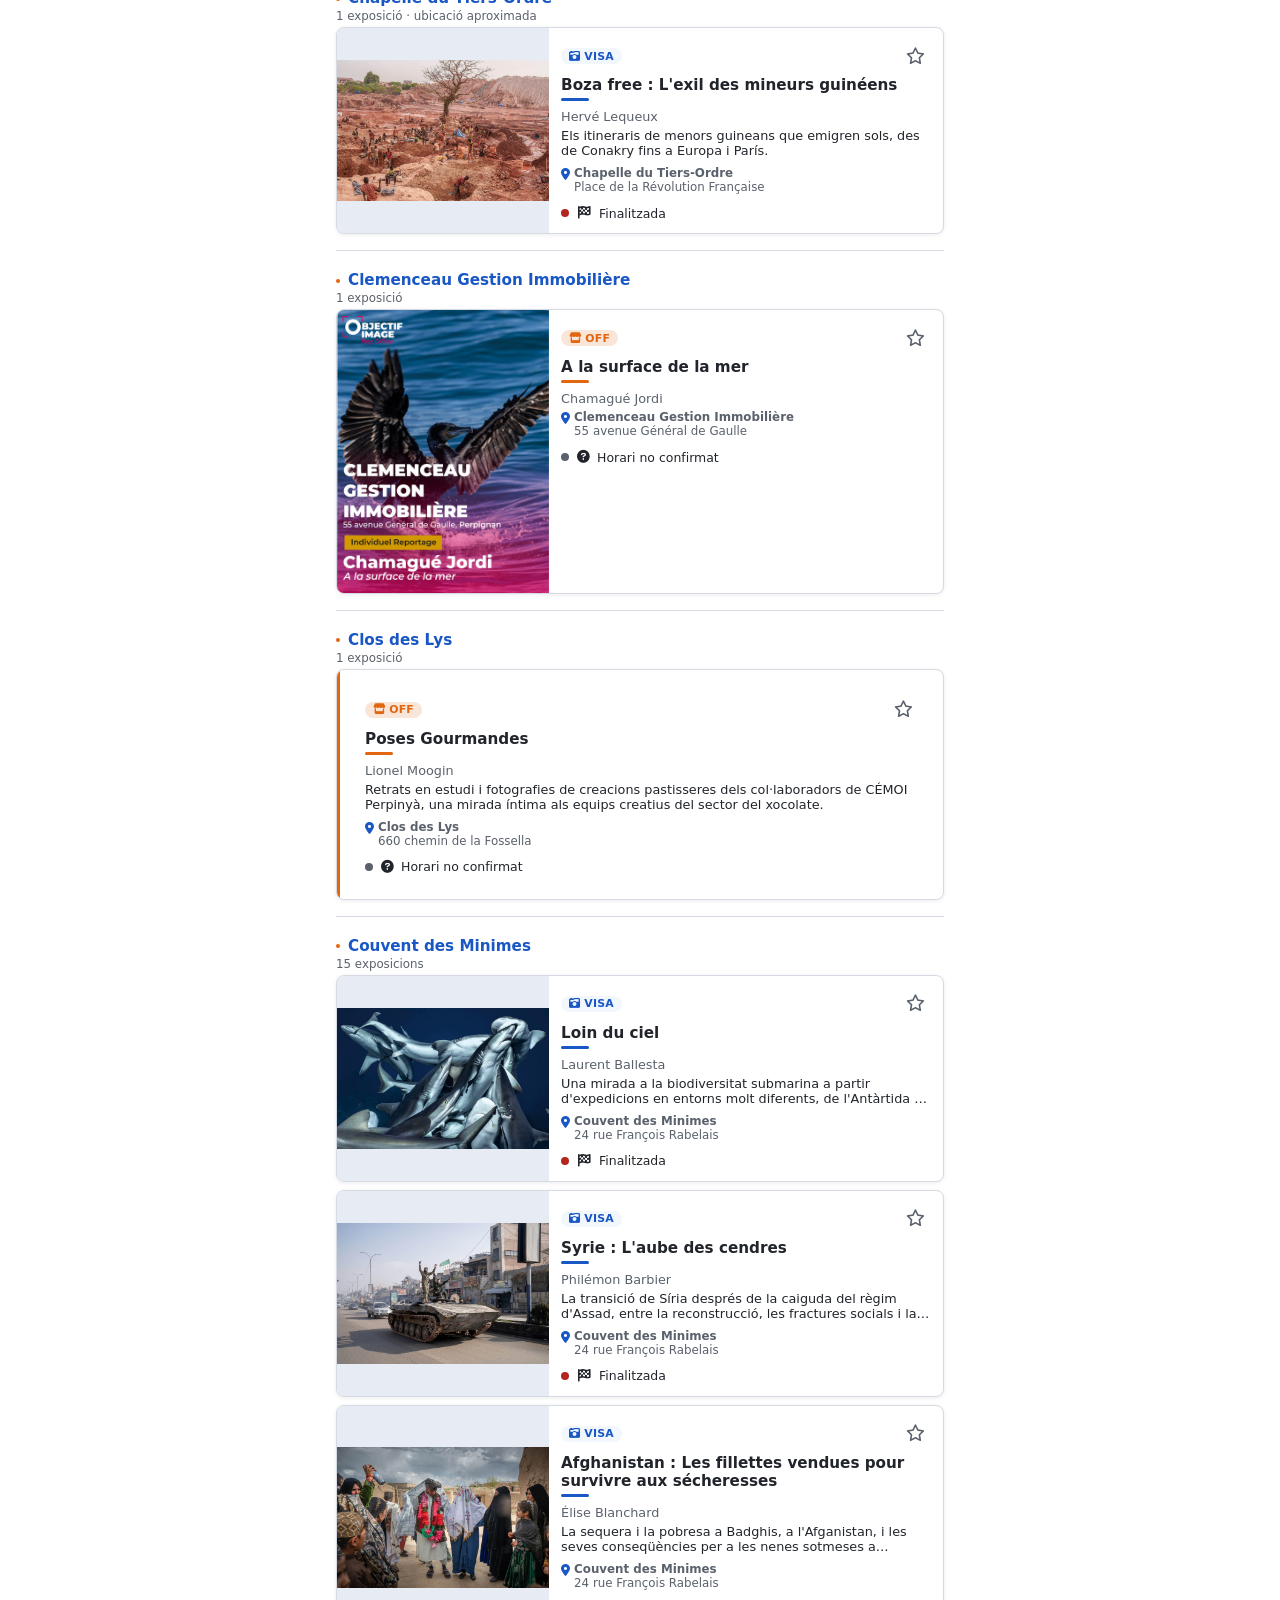
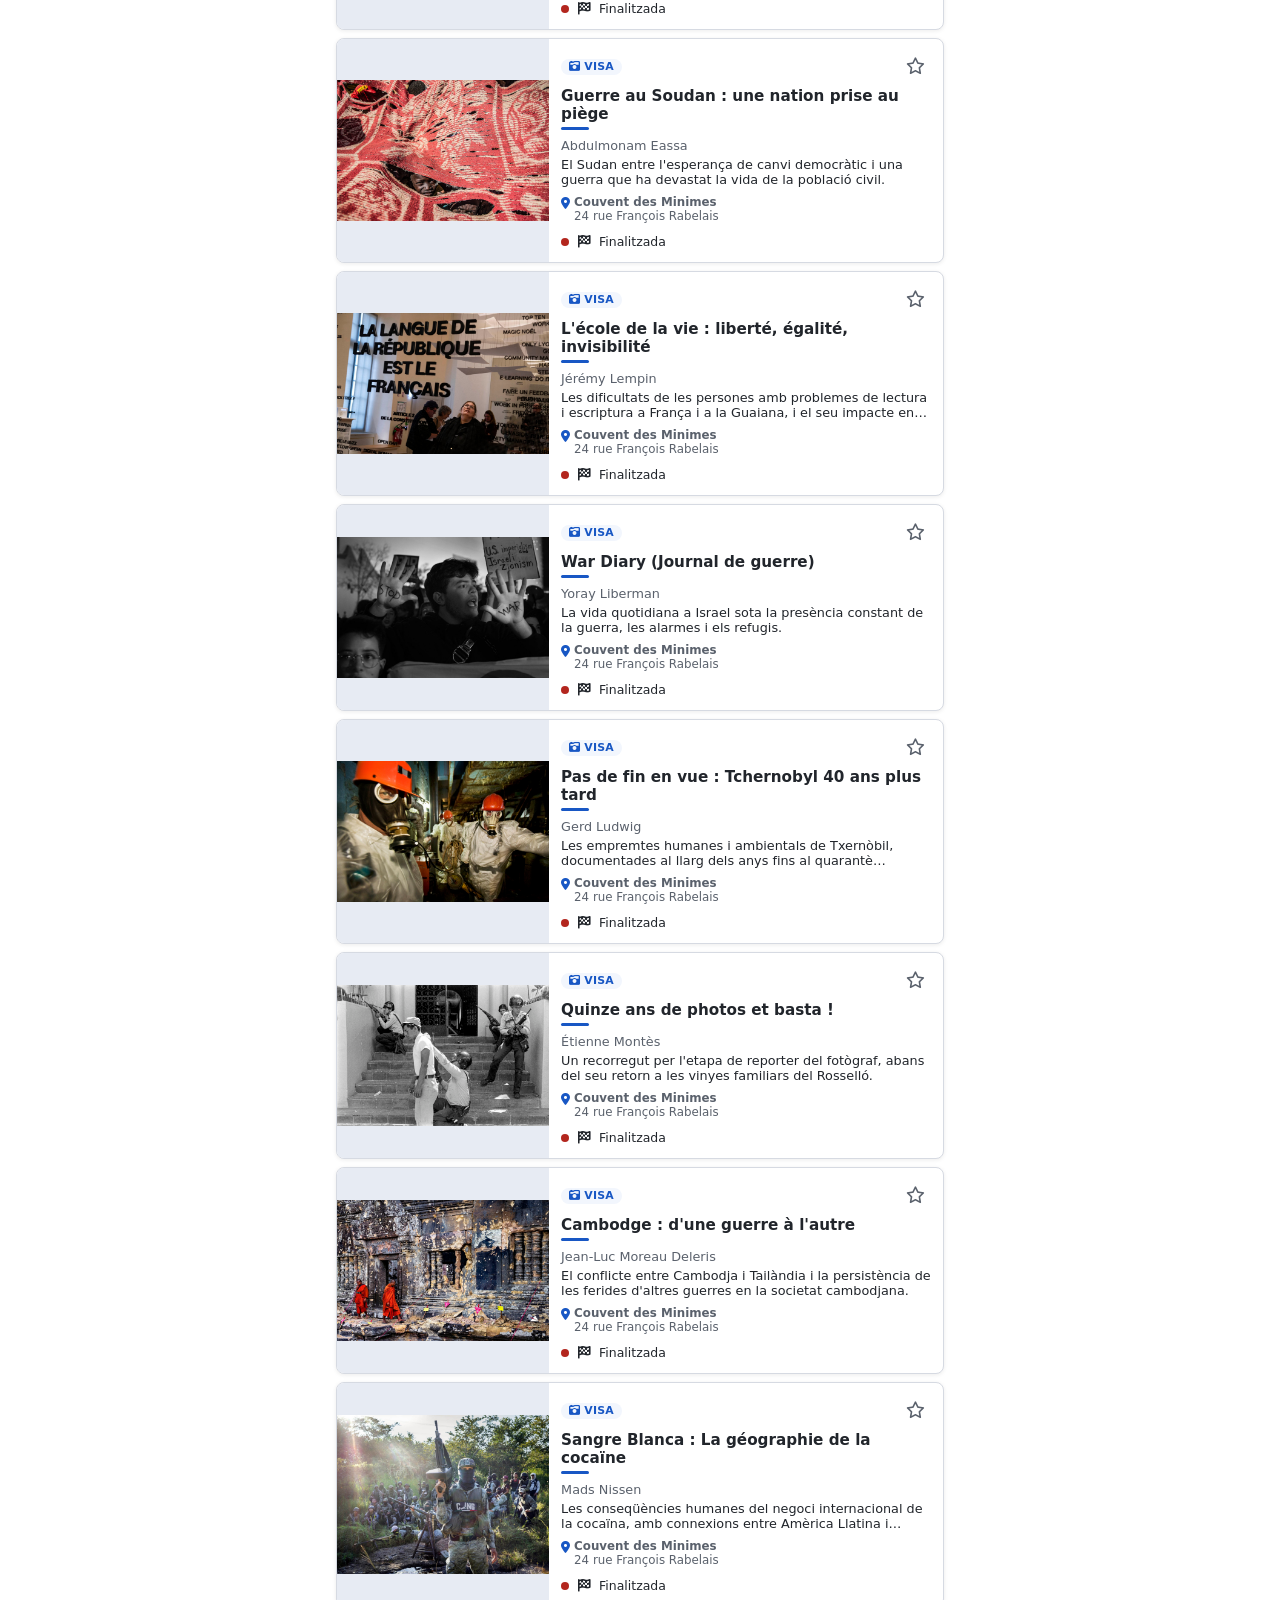
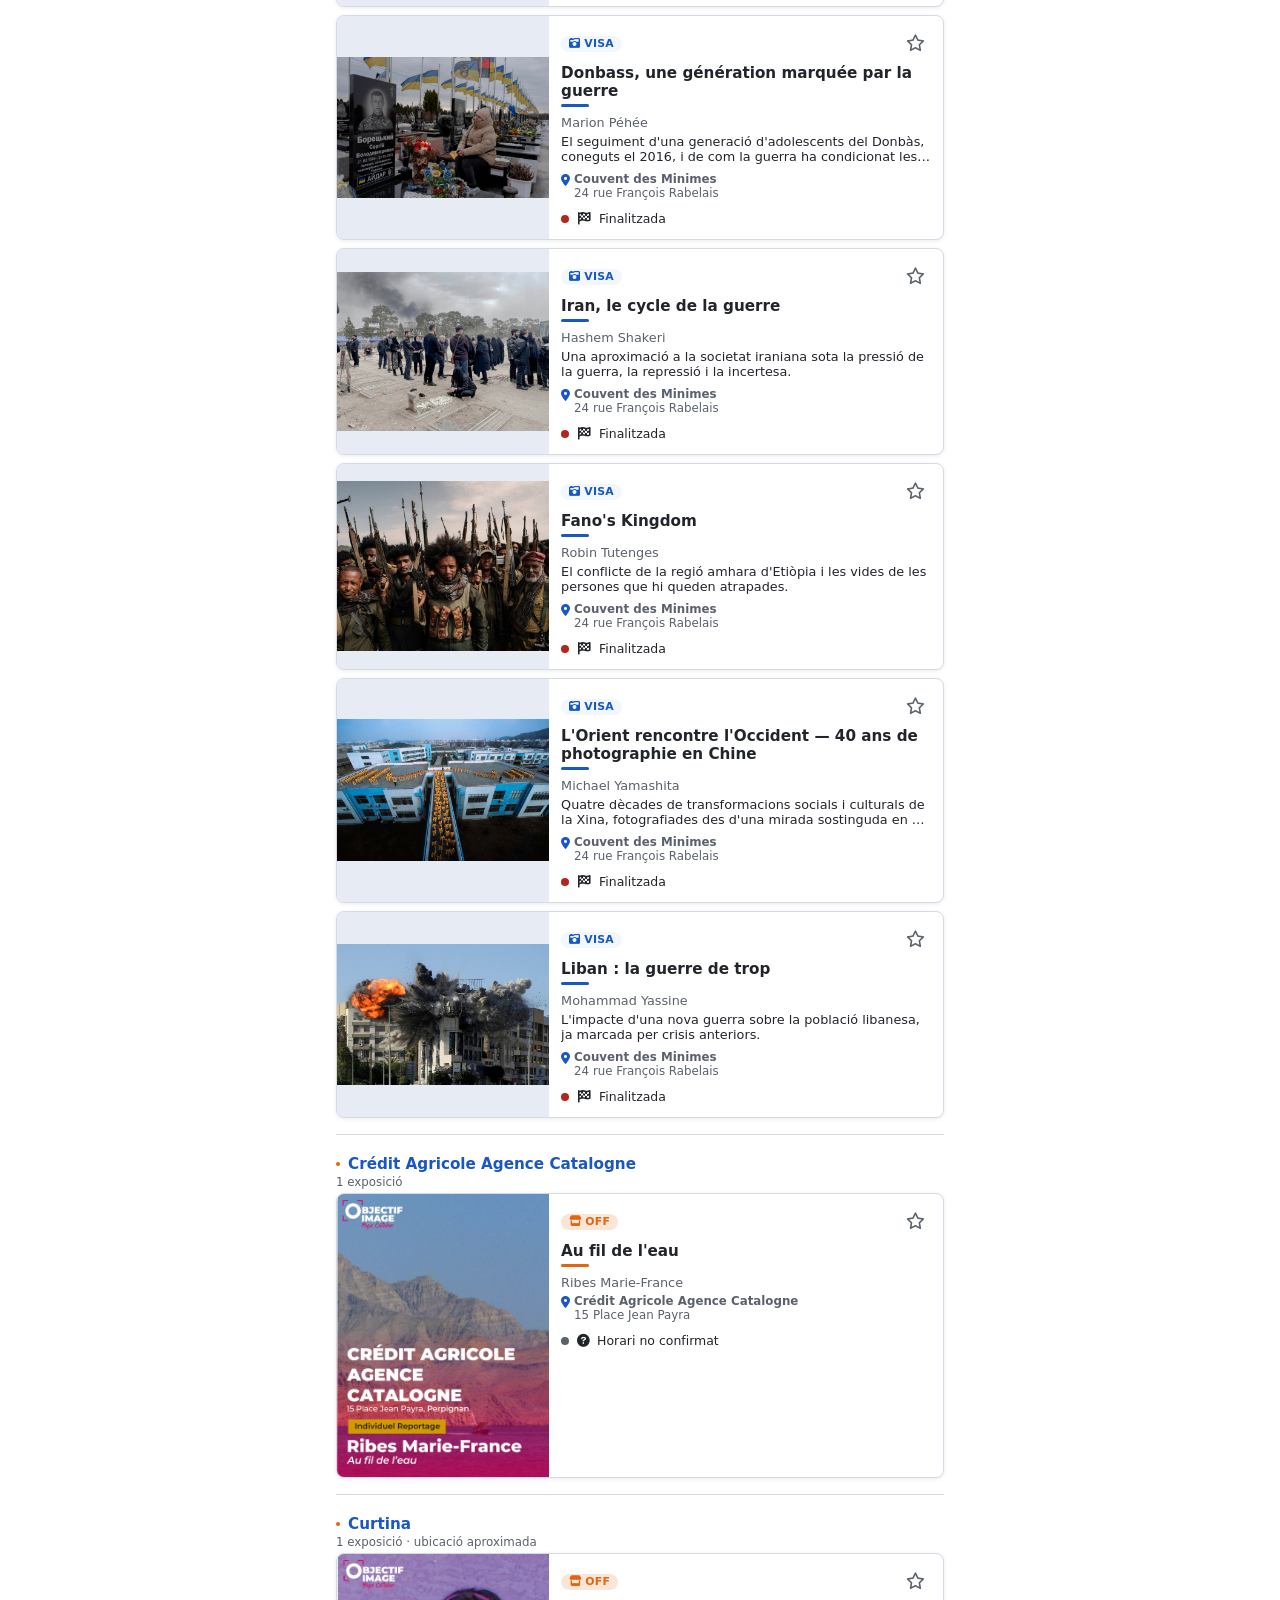
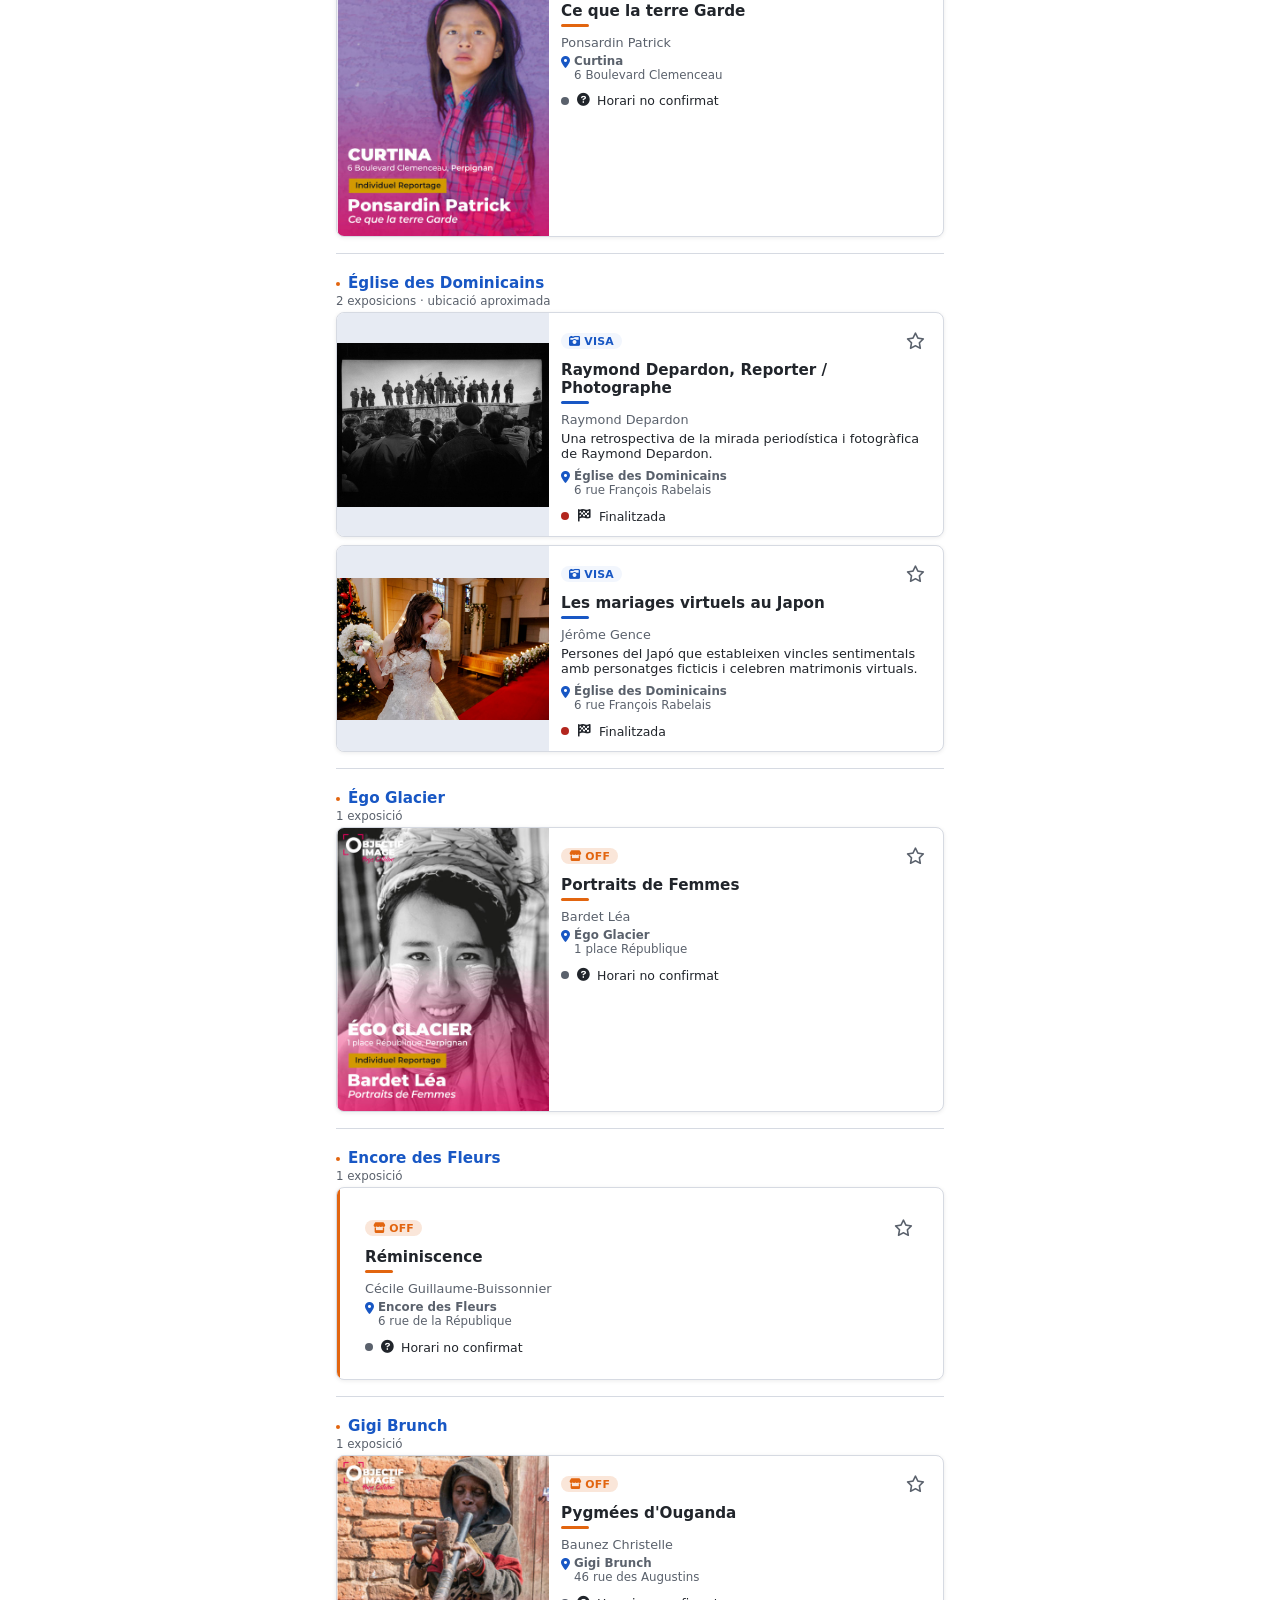
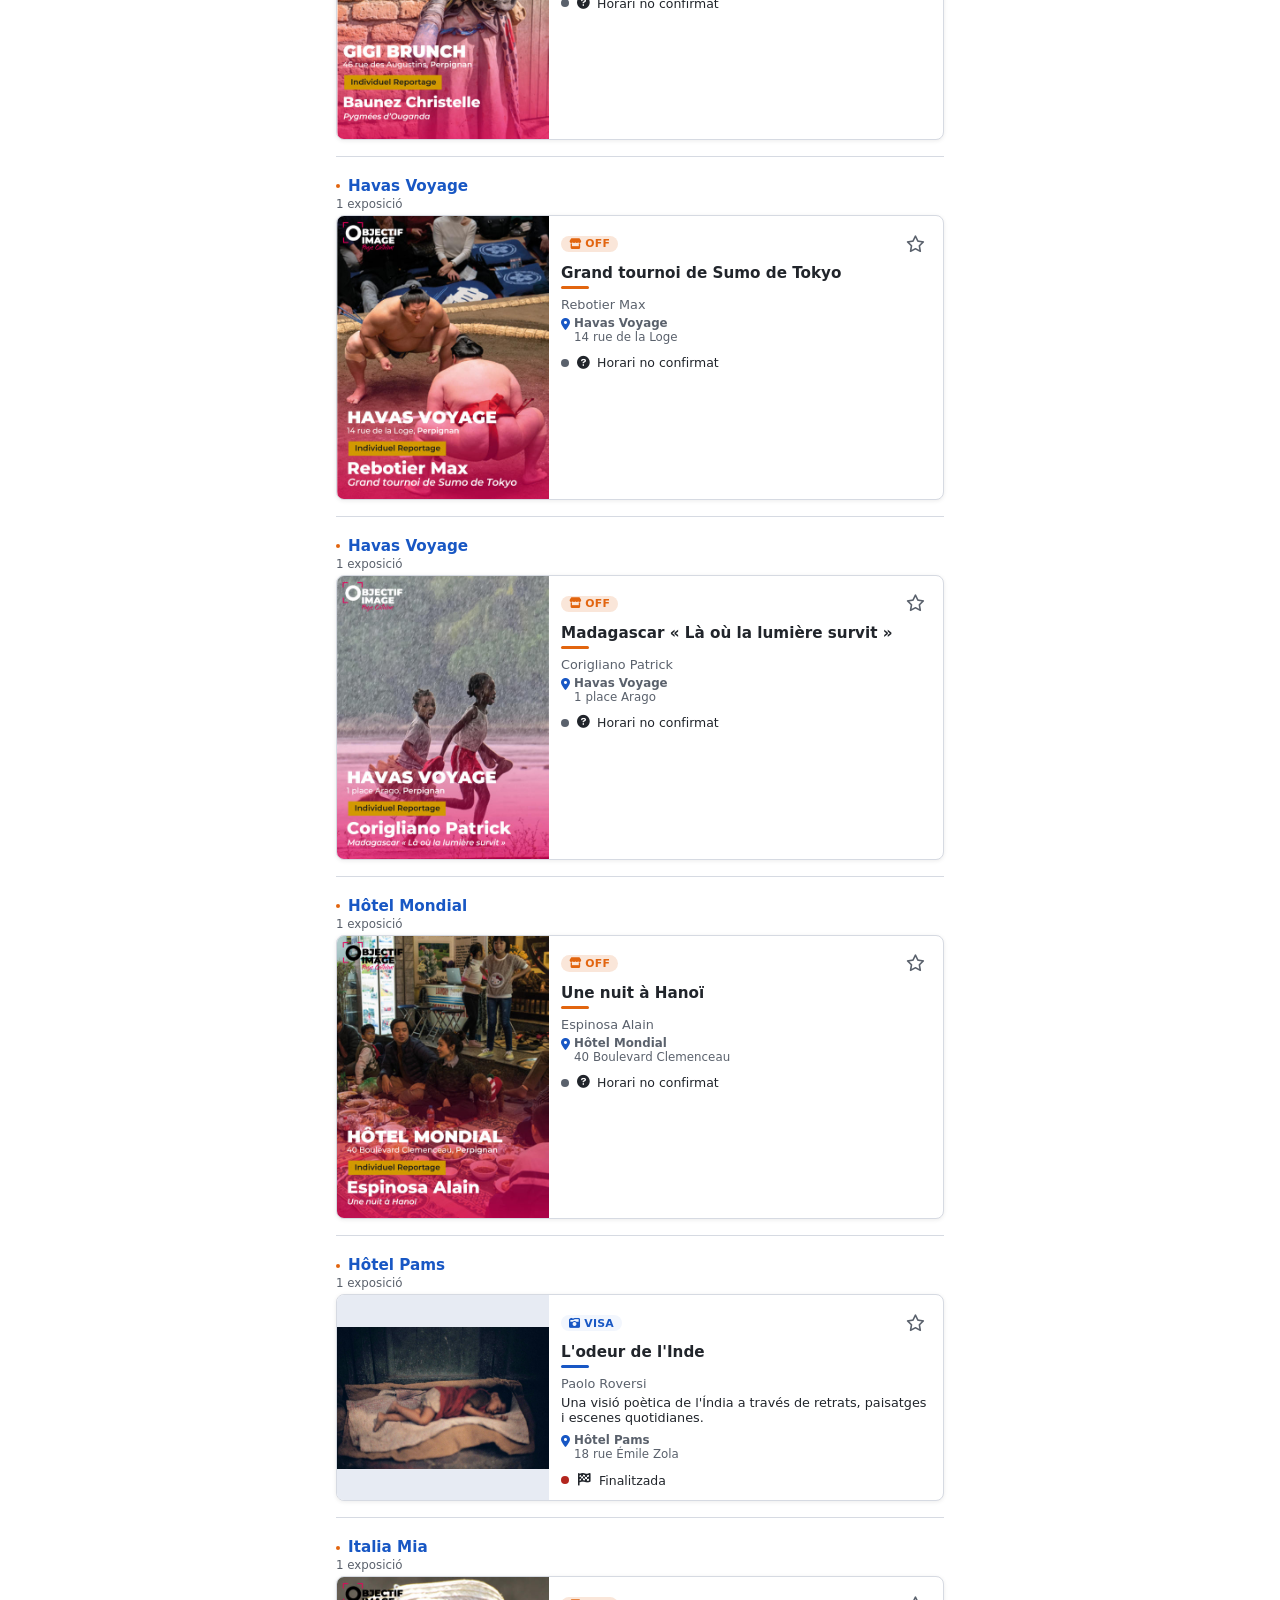
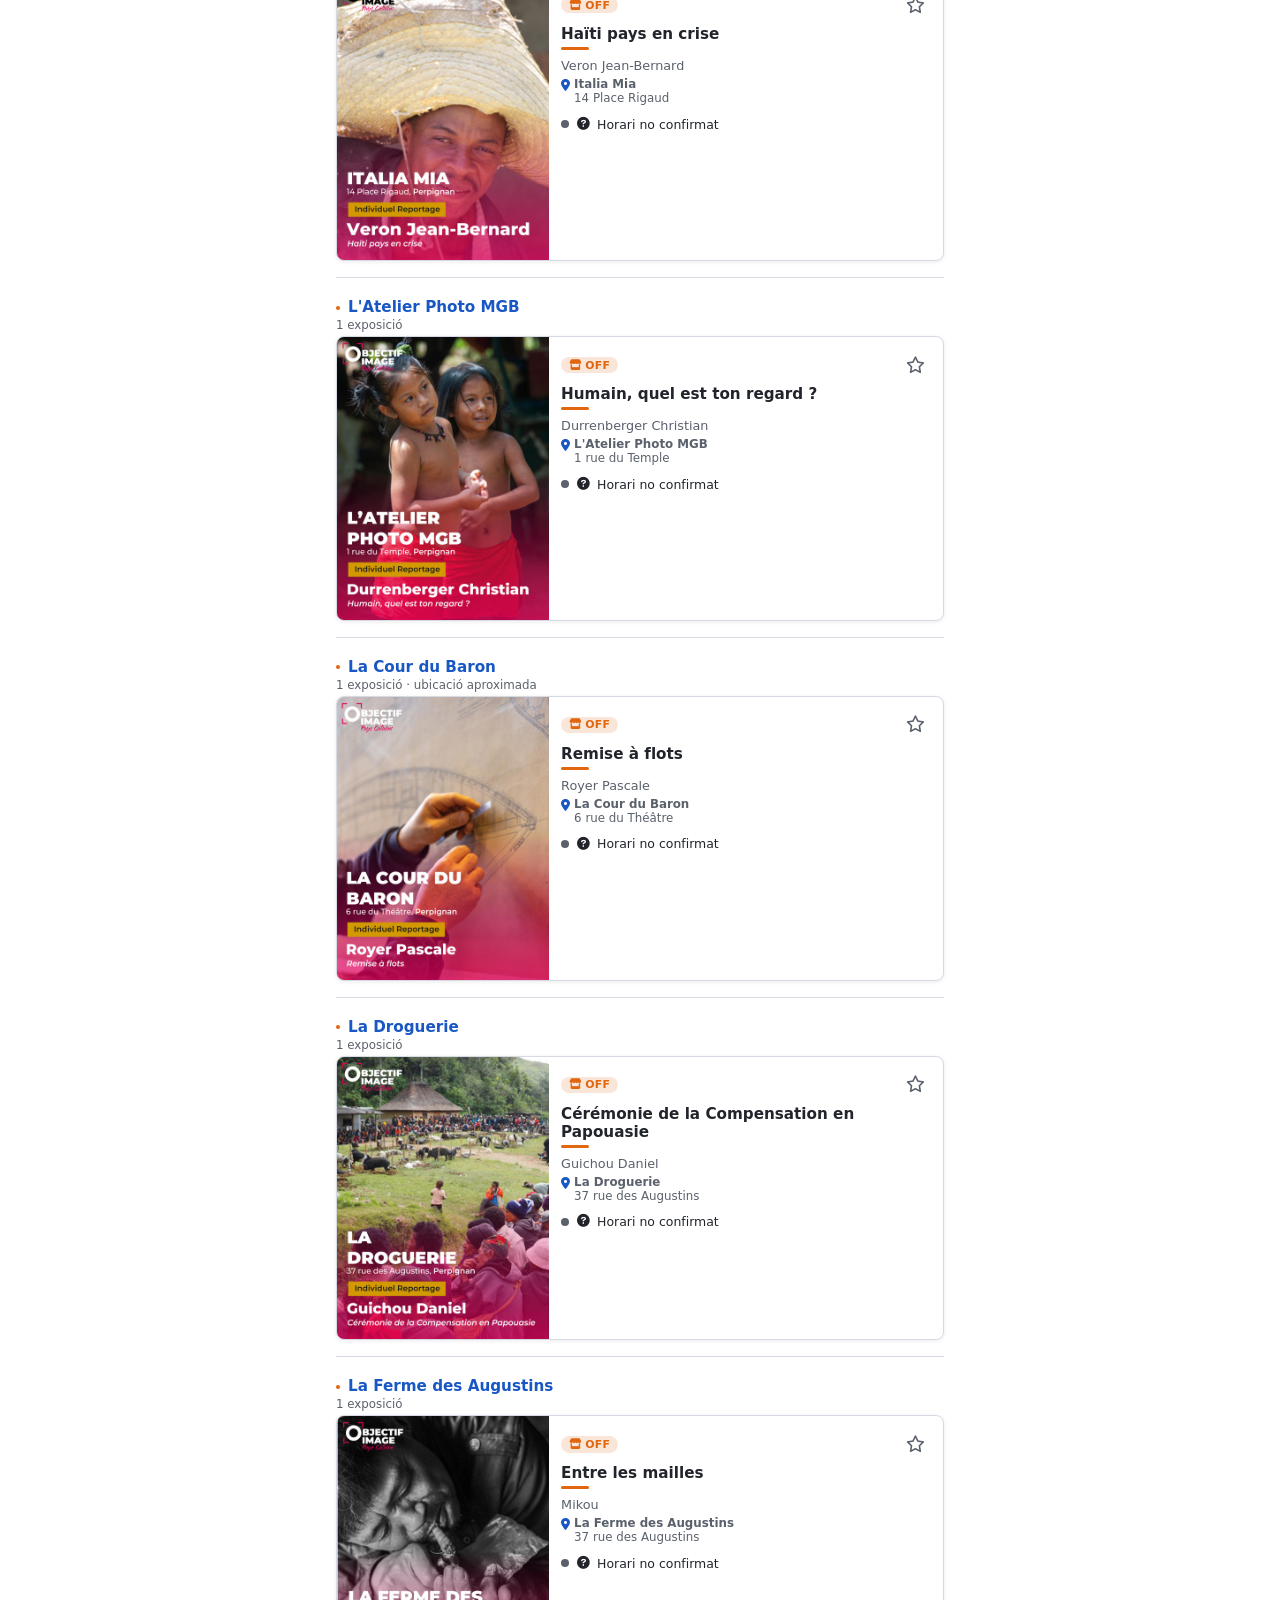
==== commit 381d7e8b: "Explora primer al menú i a la tabbar Reordenat a les 5 pàgines: Explora / A prop / Ruta / Mapa (aban" ====
--- a/index.html
+++ b/index.html
@@ -92,8 +92,8 @@
        menú hamburguesa (#dlg-nav, més avall). Es deixa el codi tal com
        és per poder-la reactivar sense refer-la. -->
   <nav class="ds-tabbar" aria-label="Navegació principal">
+    <a class="ds-tabbar__item" data-tab="explora" href="explora.html"><i class="fa-solid fa-magnifying-glass" aria-hidden="true"></i><span>Explora</span></a>
     <a class="ds-tabbar__item" data-tab="index" href="index.html"><i class="fa-solid fa-location-dot" aria-hidden="true"></i><span>A prop</span></a>
-    <a class="ds-tabbar__item" data-tab="explora" href="explora.html"><i class="fa-solid fa-magnifying-glass" aria-hidden="true"></i><span>Explora</span></a>
     <a class="ds-tabbar__item" data-tab="ruta" href="ruta.html"><i class="fa-solid fa-route" aria-hidden="true"></i><span>Ruta<span class="ds-tabbar__badge" id="voff-route-badge" hidden>0</span></span></a>
     <a class="ds-tabbar__item" data-tab="mapa" href="mapa.html"><i class="fa-solid fa-map" aria-hidden="true"></i><span>Mapa</span></a>
   </nav>
@@ -105,18 +105,18 @@
     </div>
     <div class="ds-modal__body">
       <nav class="voff-nav-menu" aria-label="Navegació principal">
+        <a class="voff-nav-menu__item" data-nav-page="explora" href="explora.html">
+          <span class="voff-nav-menu__icon"><i class="fa-solid fa-magnifying-glass" aria-hidden="true"></i></span>
+          <span class="voff-nav-menu__text">
+            <span class="voff-nav-menu__title">Explora</span>
+            <span class="voff-nav-menu__desc">Cerca i filtra tot el catàleg de Visa i l'OFF.</span>
+          </span>
+        </a>
         <a class="voff-nav-menu__item" data-nav-page="index" href="index.html">
           <span class="voff-nav-menu__icon"><i class="fa-solid fa-location-dot" aria-hidden="true"></i></span>
           <span class="voff-nav-menu__text">
             <span class="voff-nav-menu__title">A prop</span>
             <span class="voff-nav-menu__desc">Exposicions properes, ara mateix o planificant una visita.</span>
-          </span>
-        </a>
-        <a class="voff-nav-menu__item" data-nav-page="explora" href="explora.html">
-          <span class="voff-nav-menu__icon"><i class="fa-solid fa-magnifying-glass" aria-hidden="true"></i></span>
-          <span class="voff-nav-menu__text">
-            <span class="voff-nav-menu__title">Explora</span>
-            <span class="voff-nav-menu__desc">Cerca i filtra tot el catàleg de Visa i l'OFF.</span>
           </span>
         </a>
         <a class="voff-nav-menu__item" data-nav-page="ruta" href="ruta.html">
